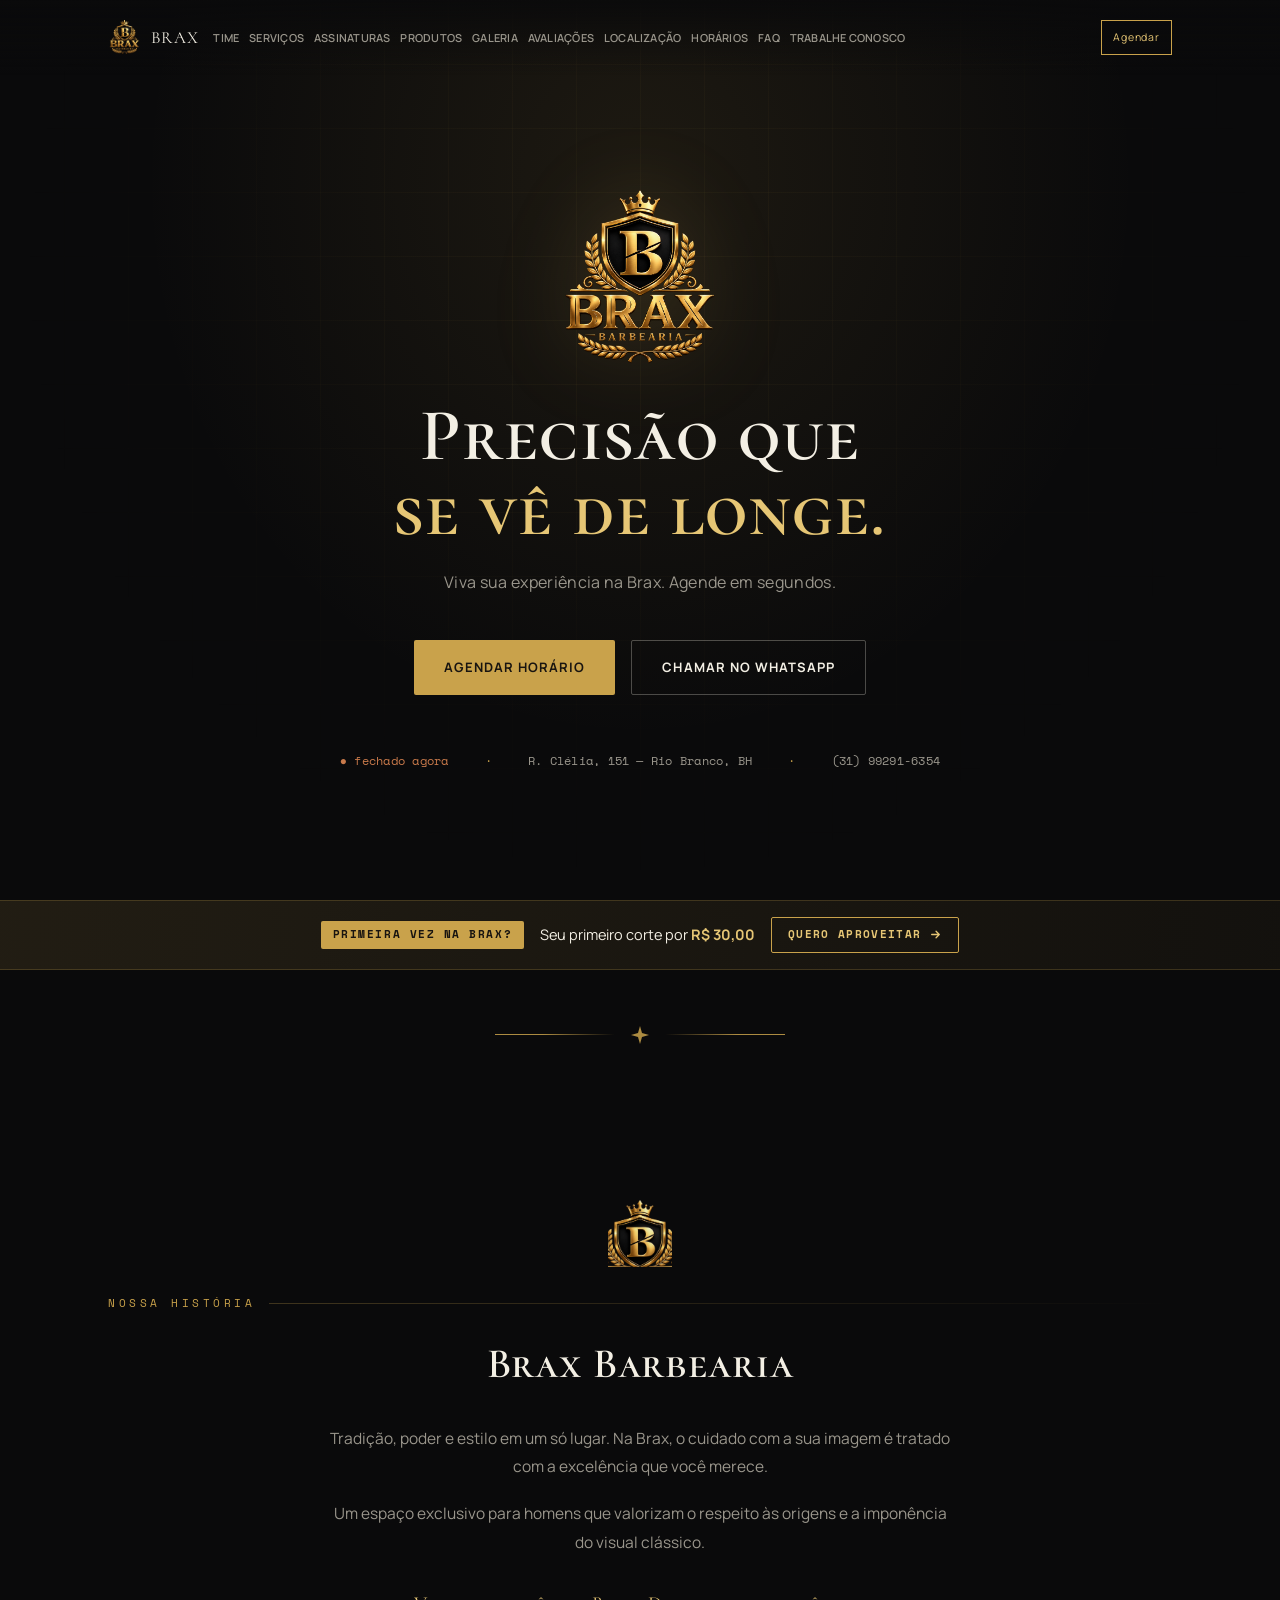
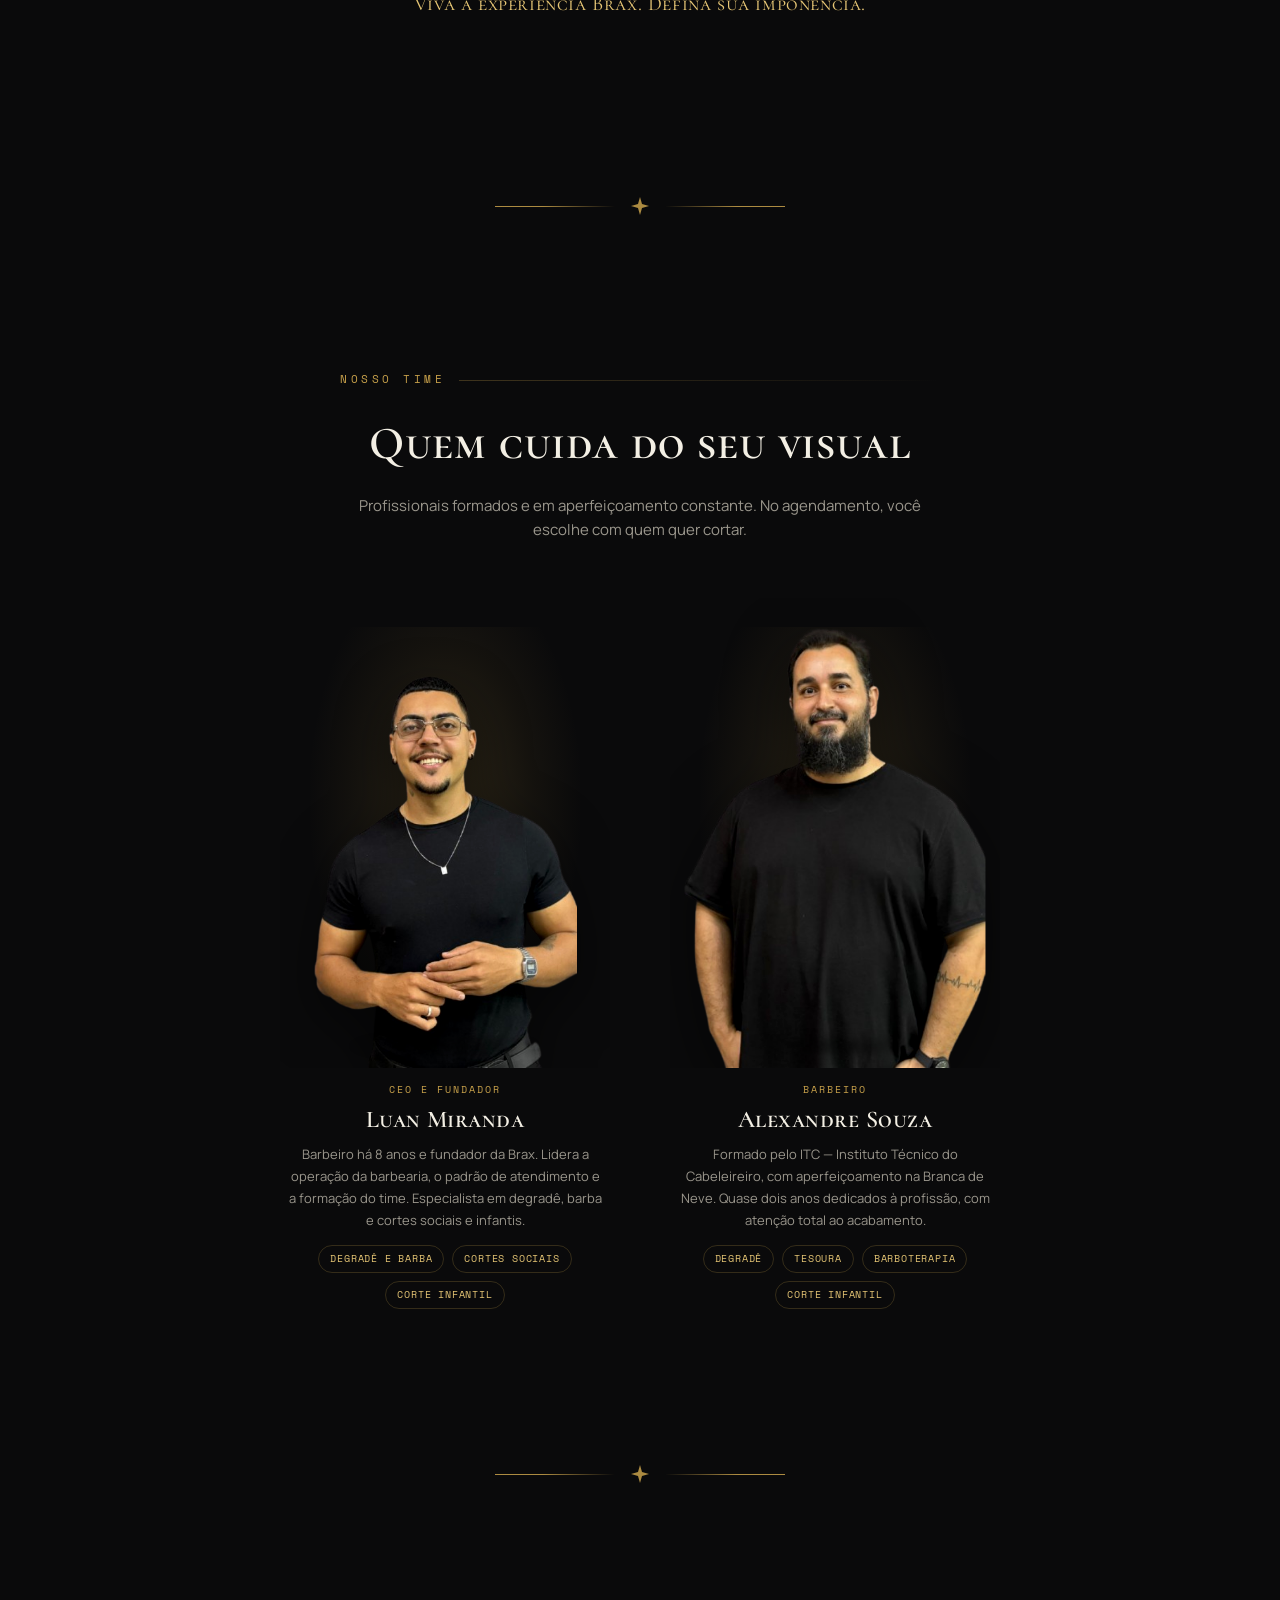
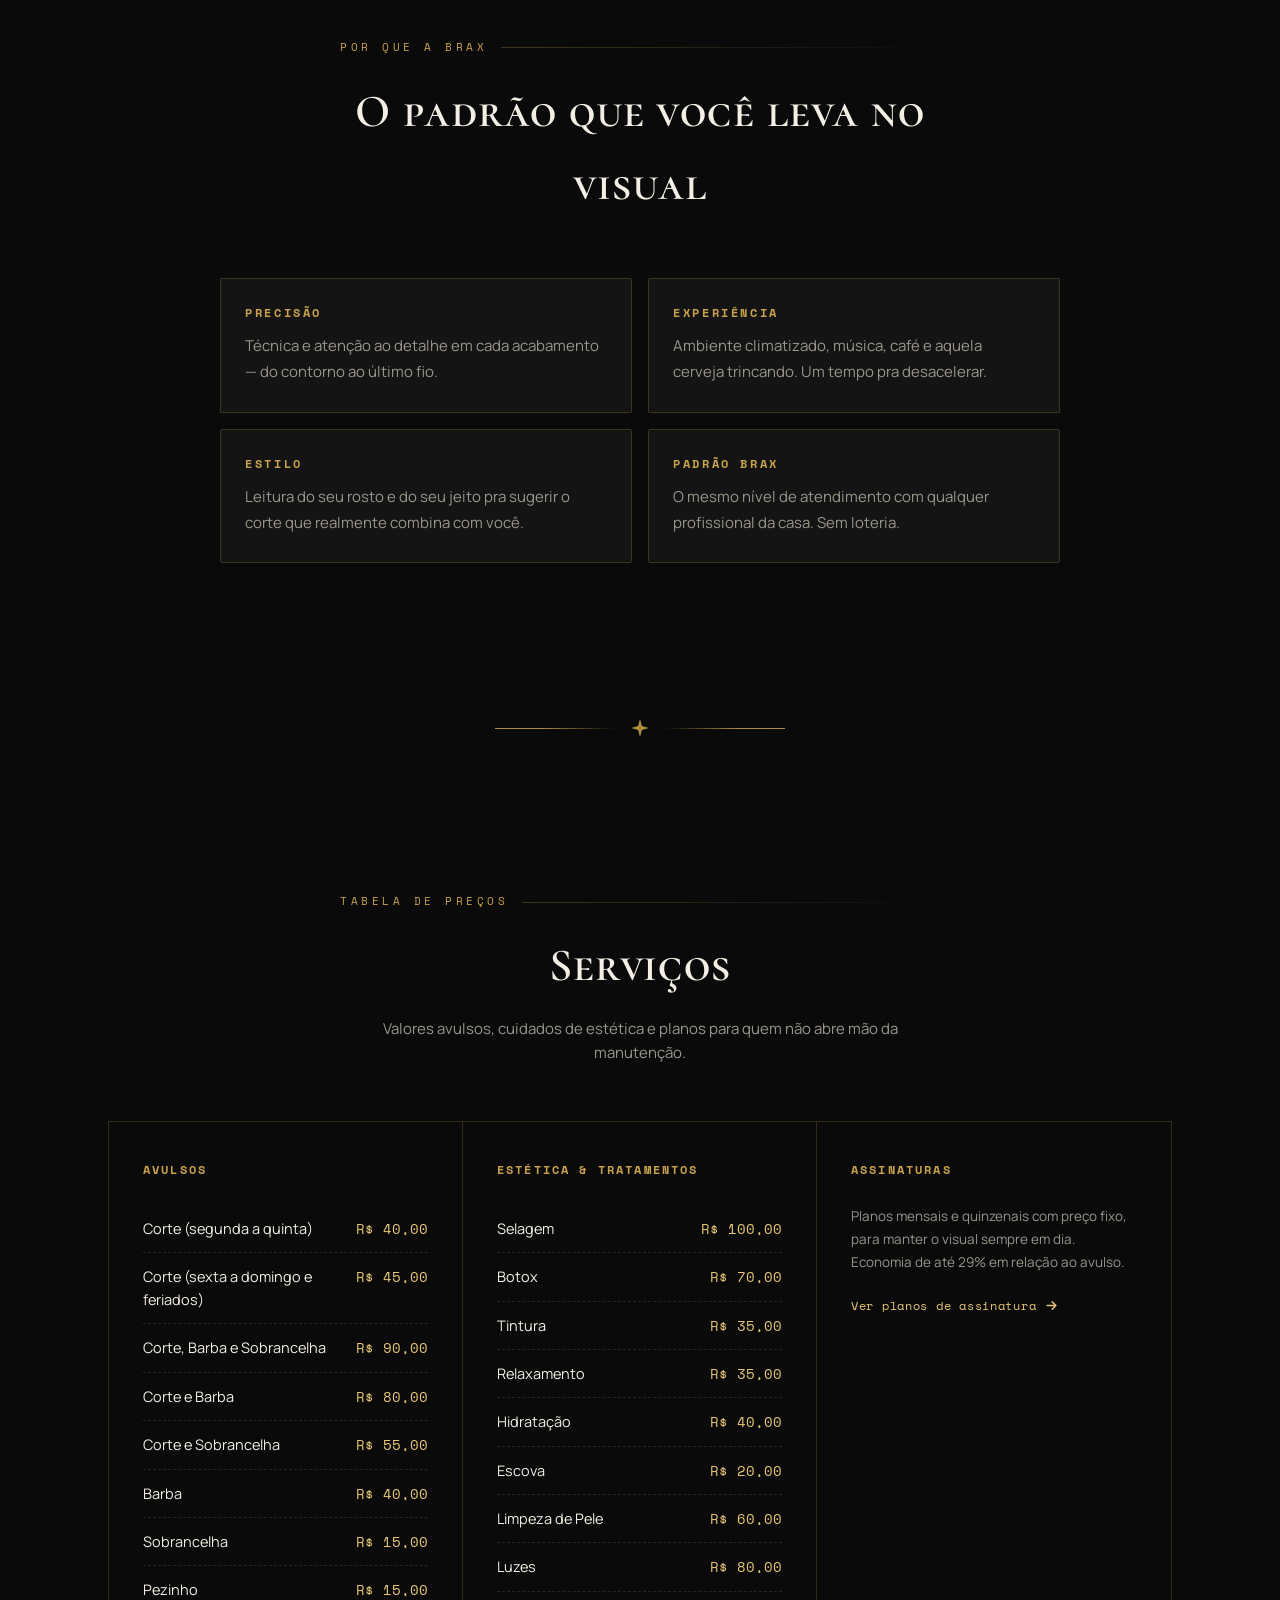
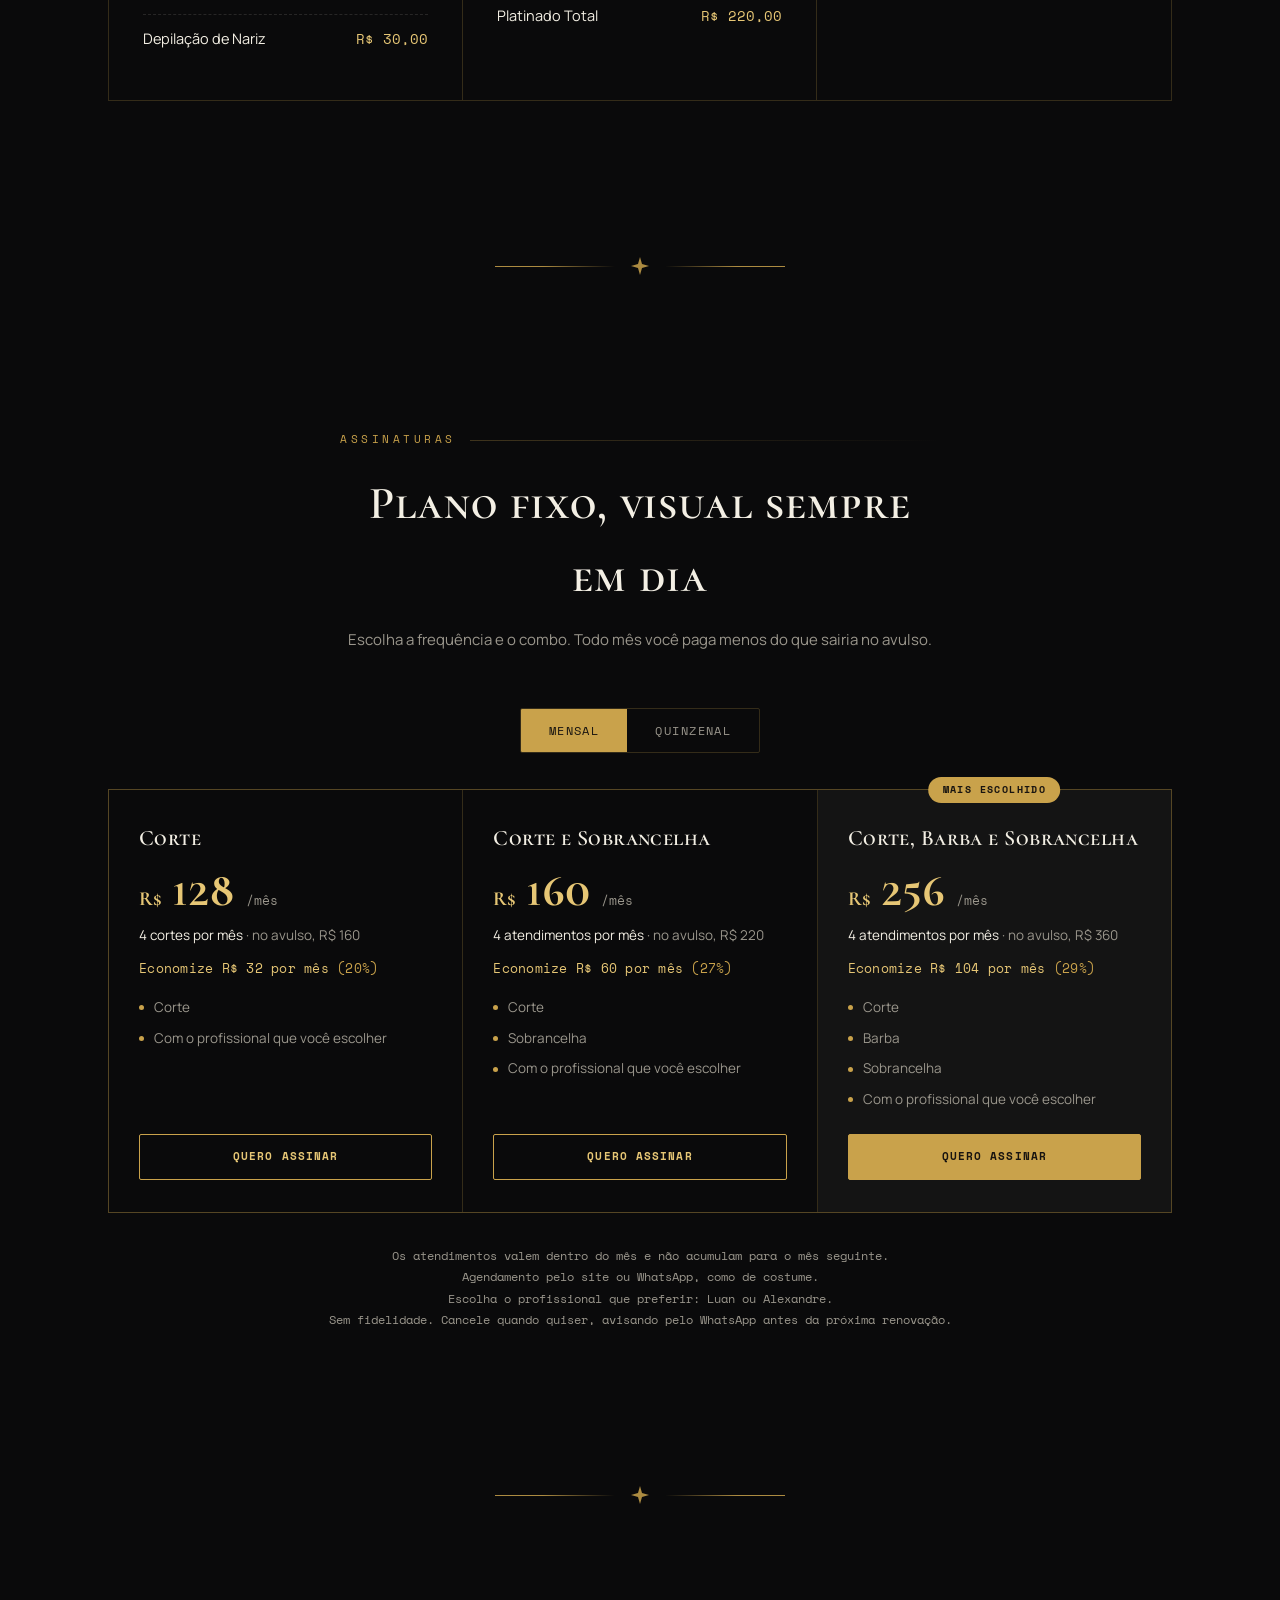
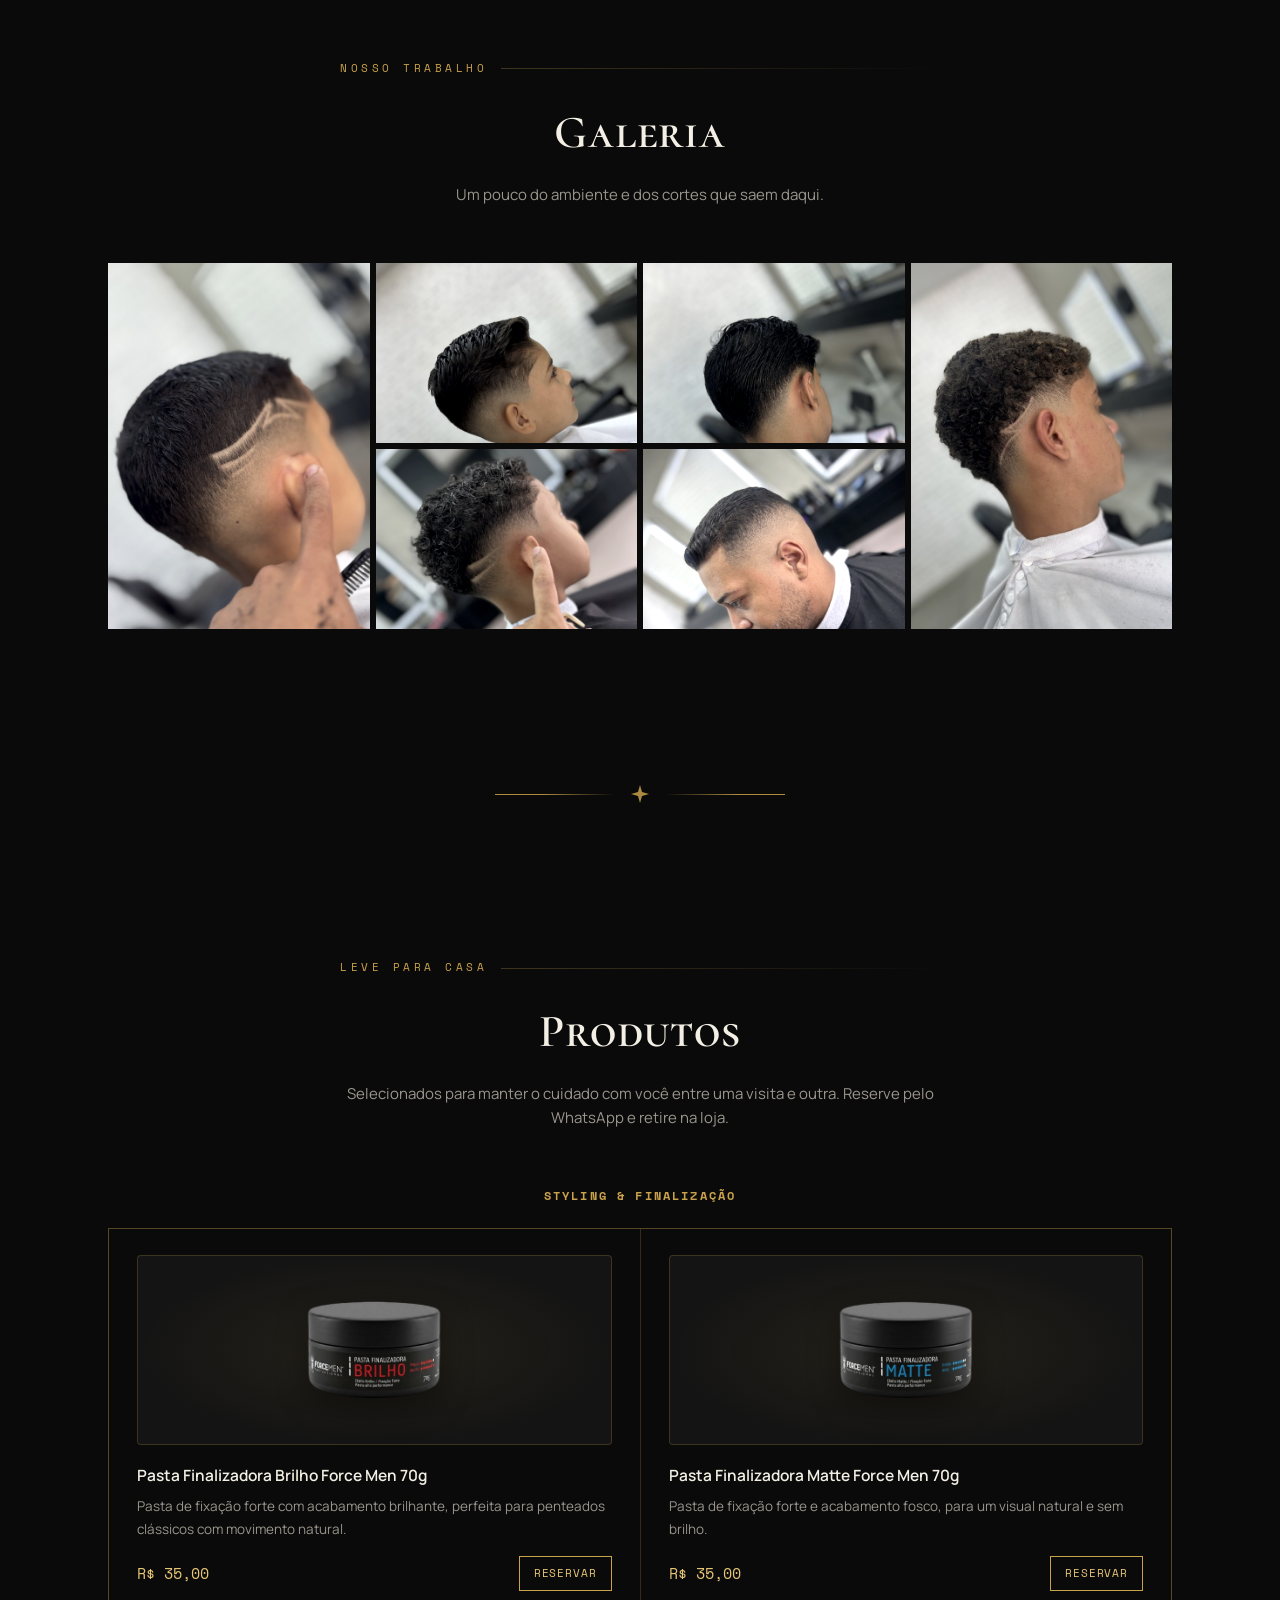
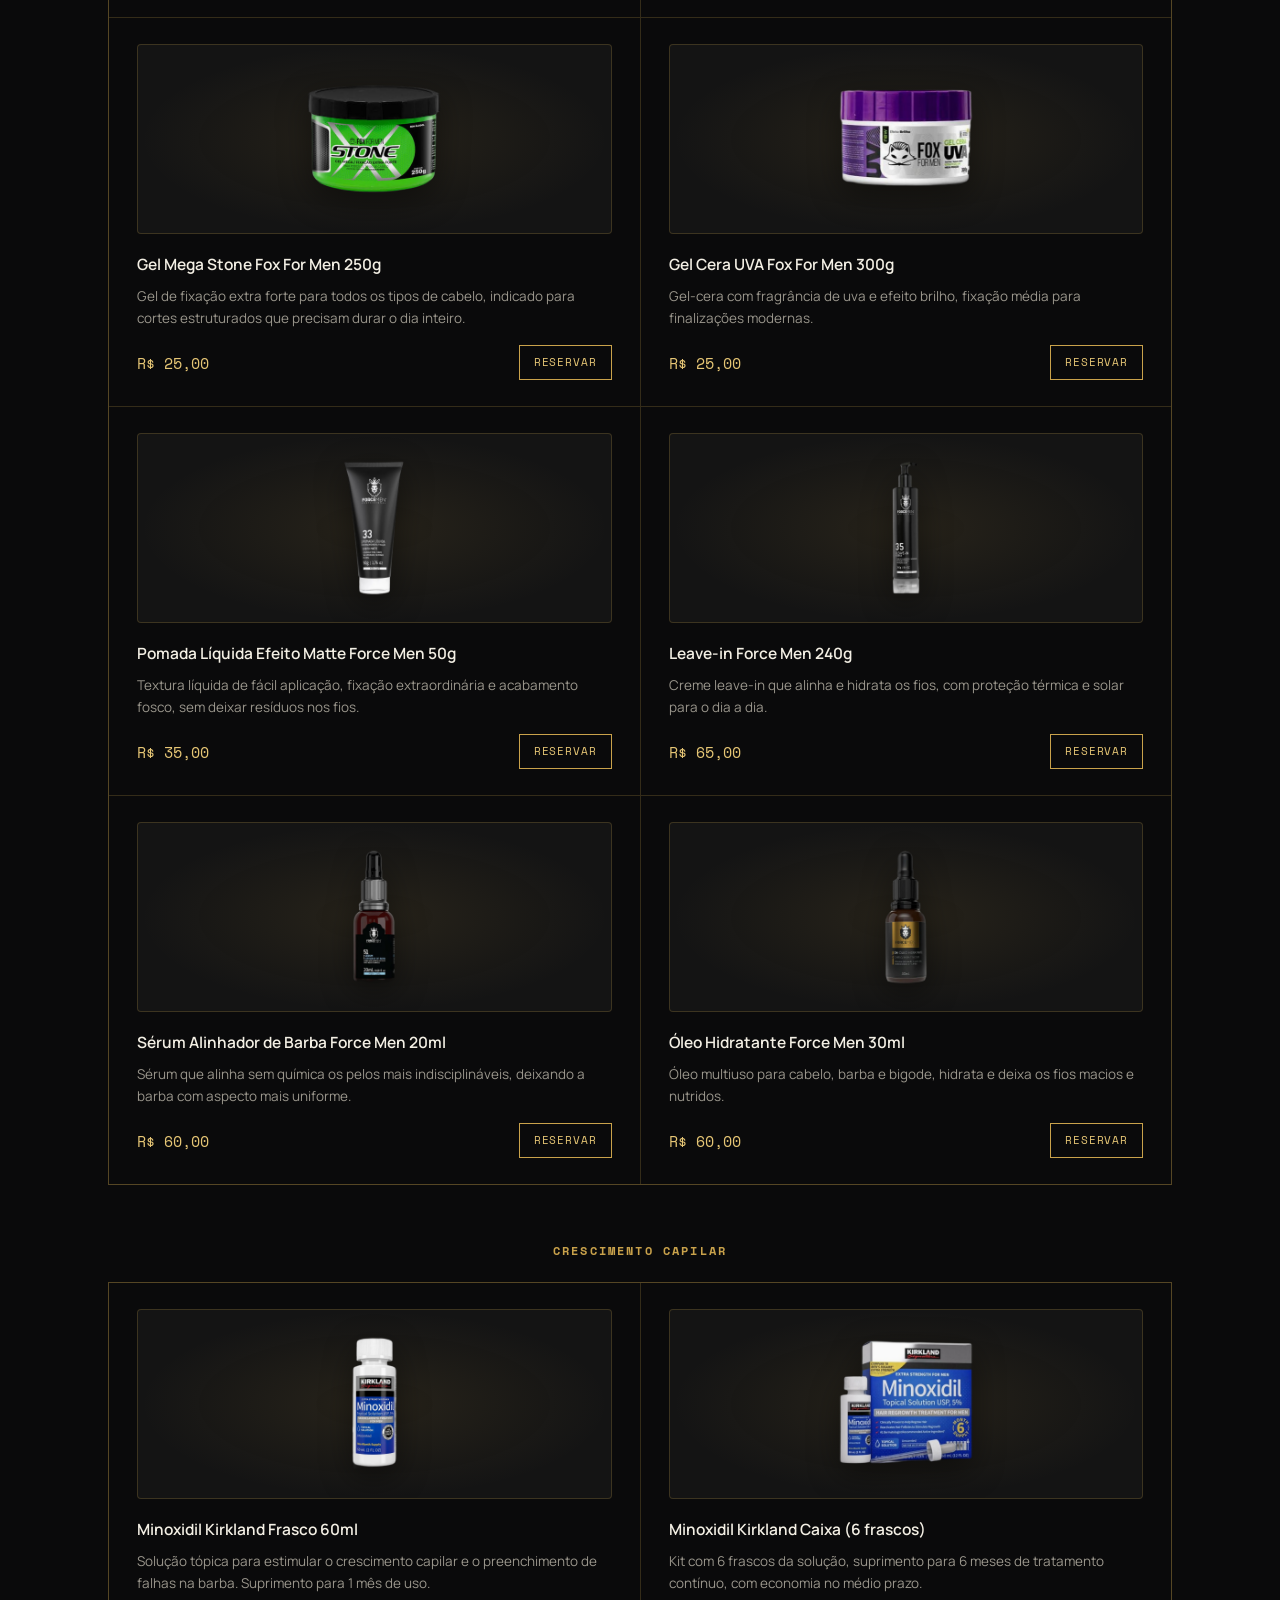
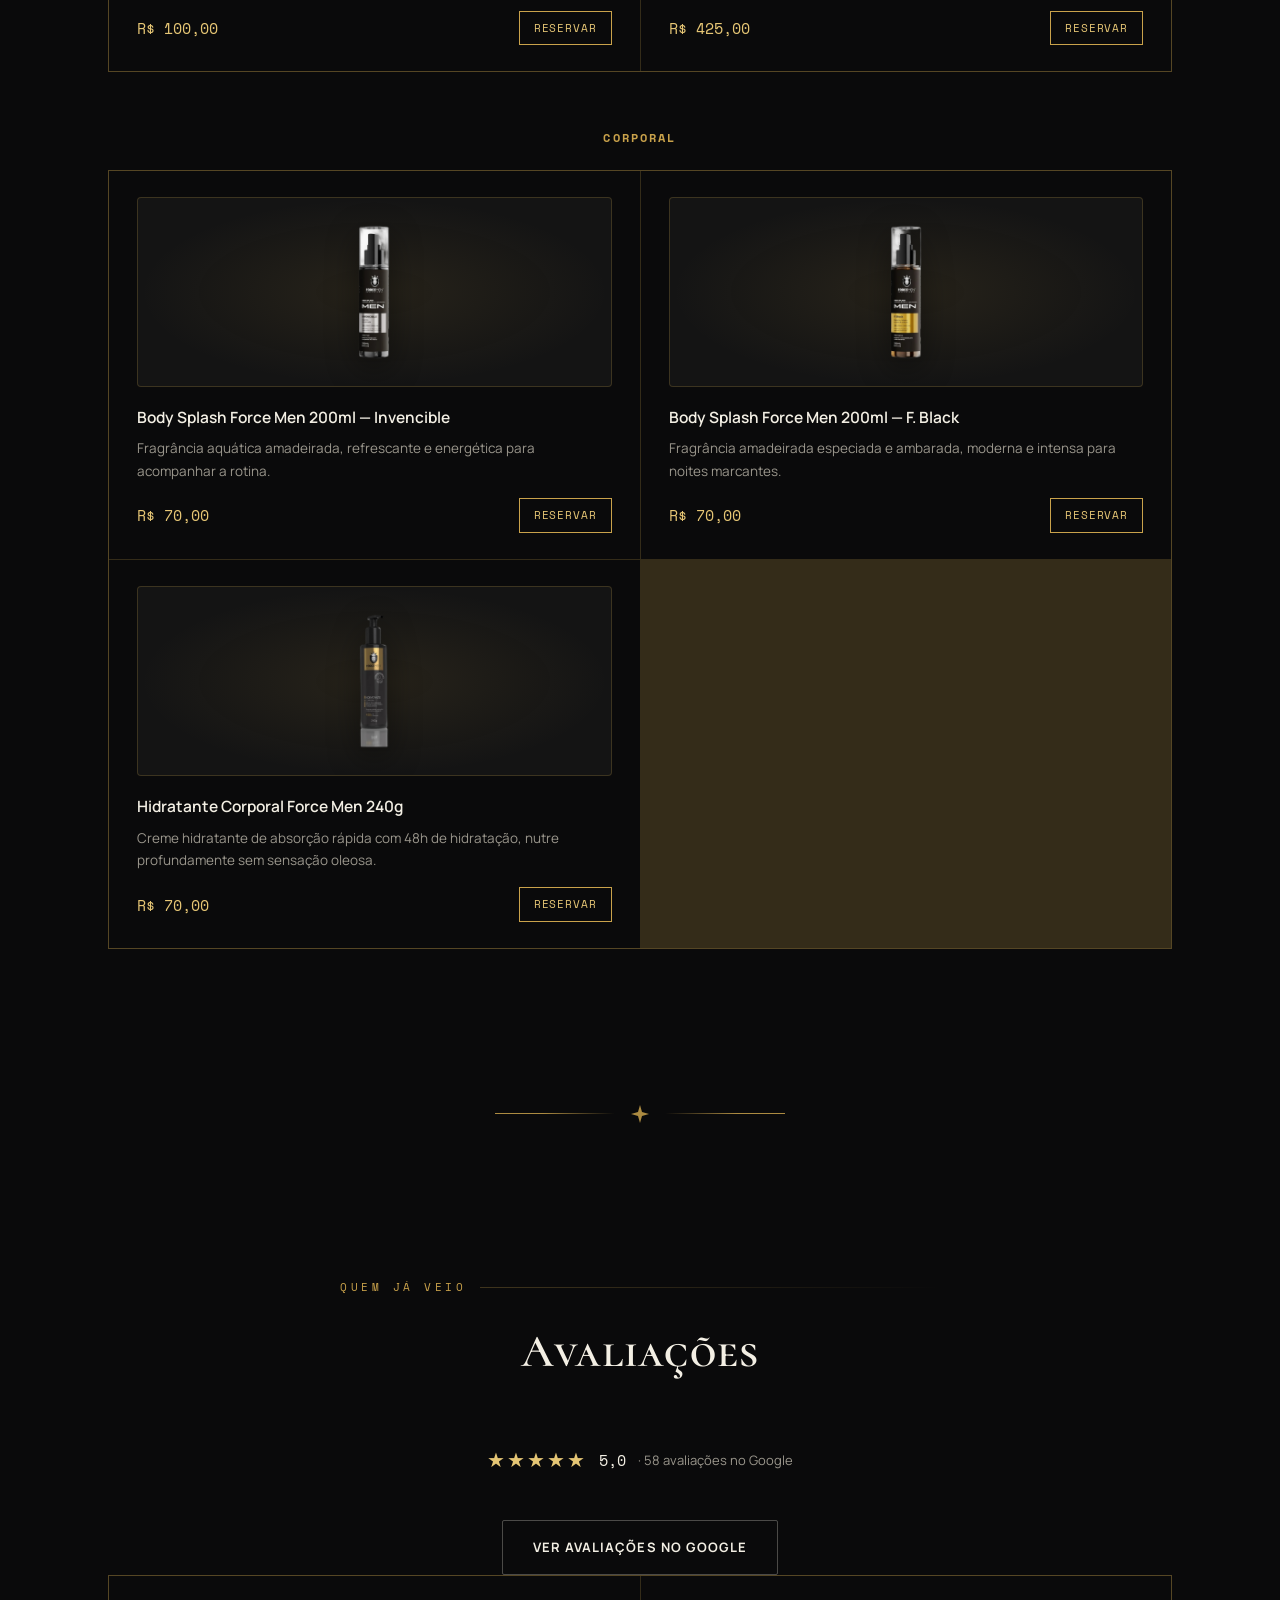
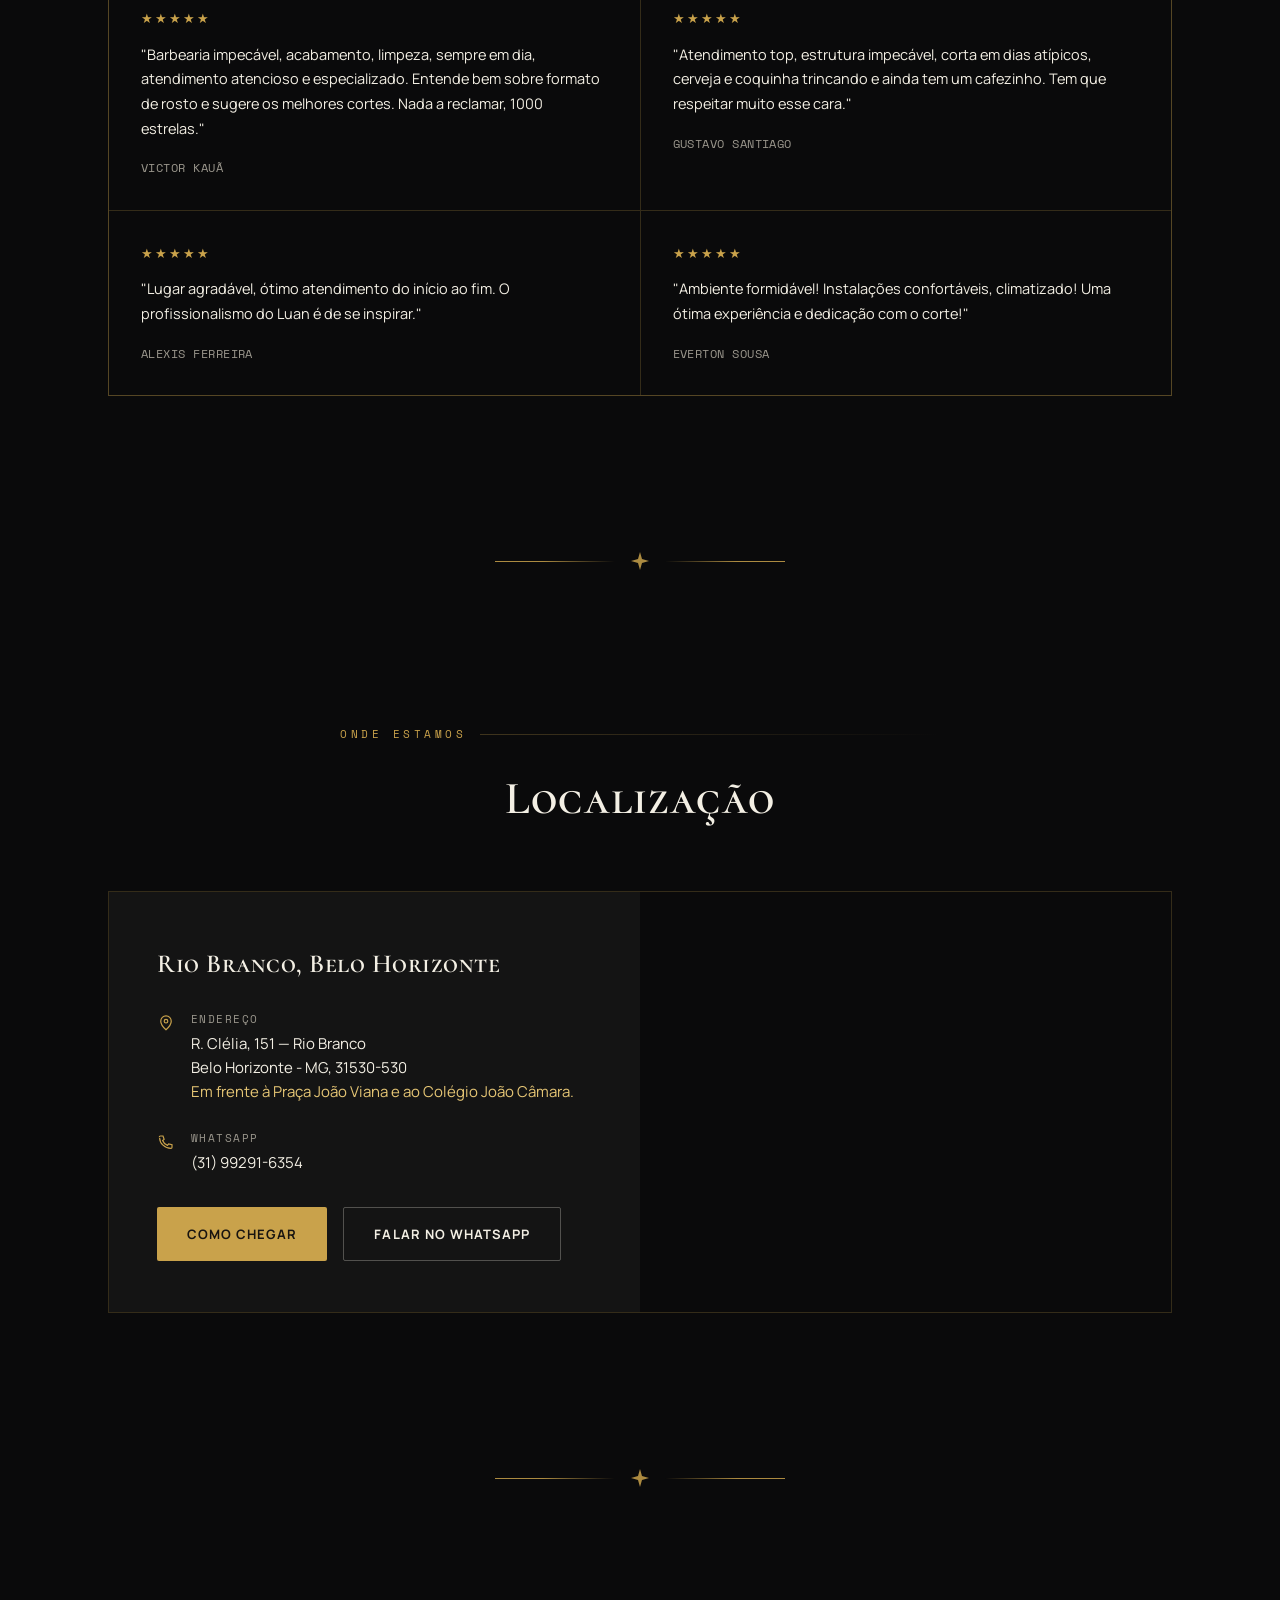
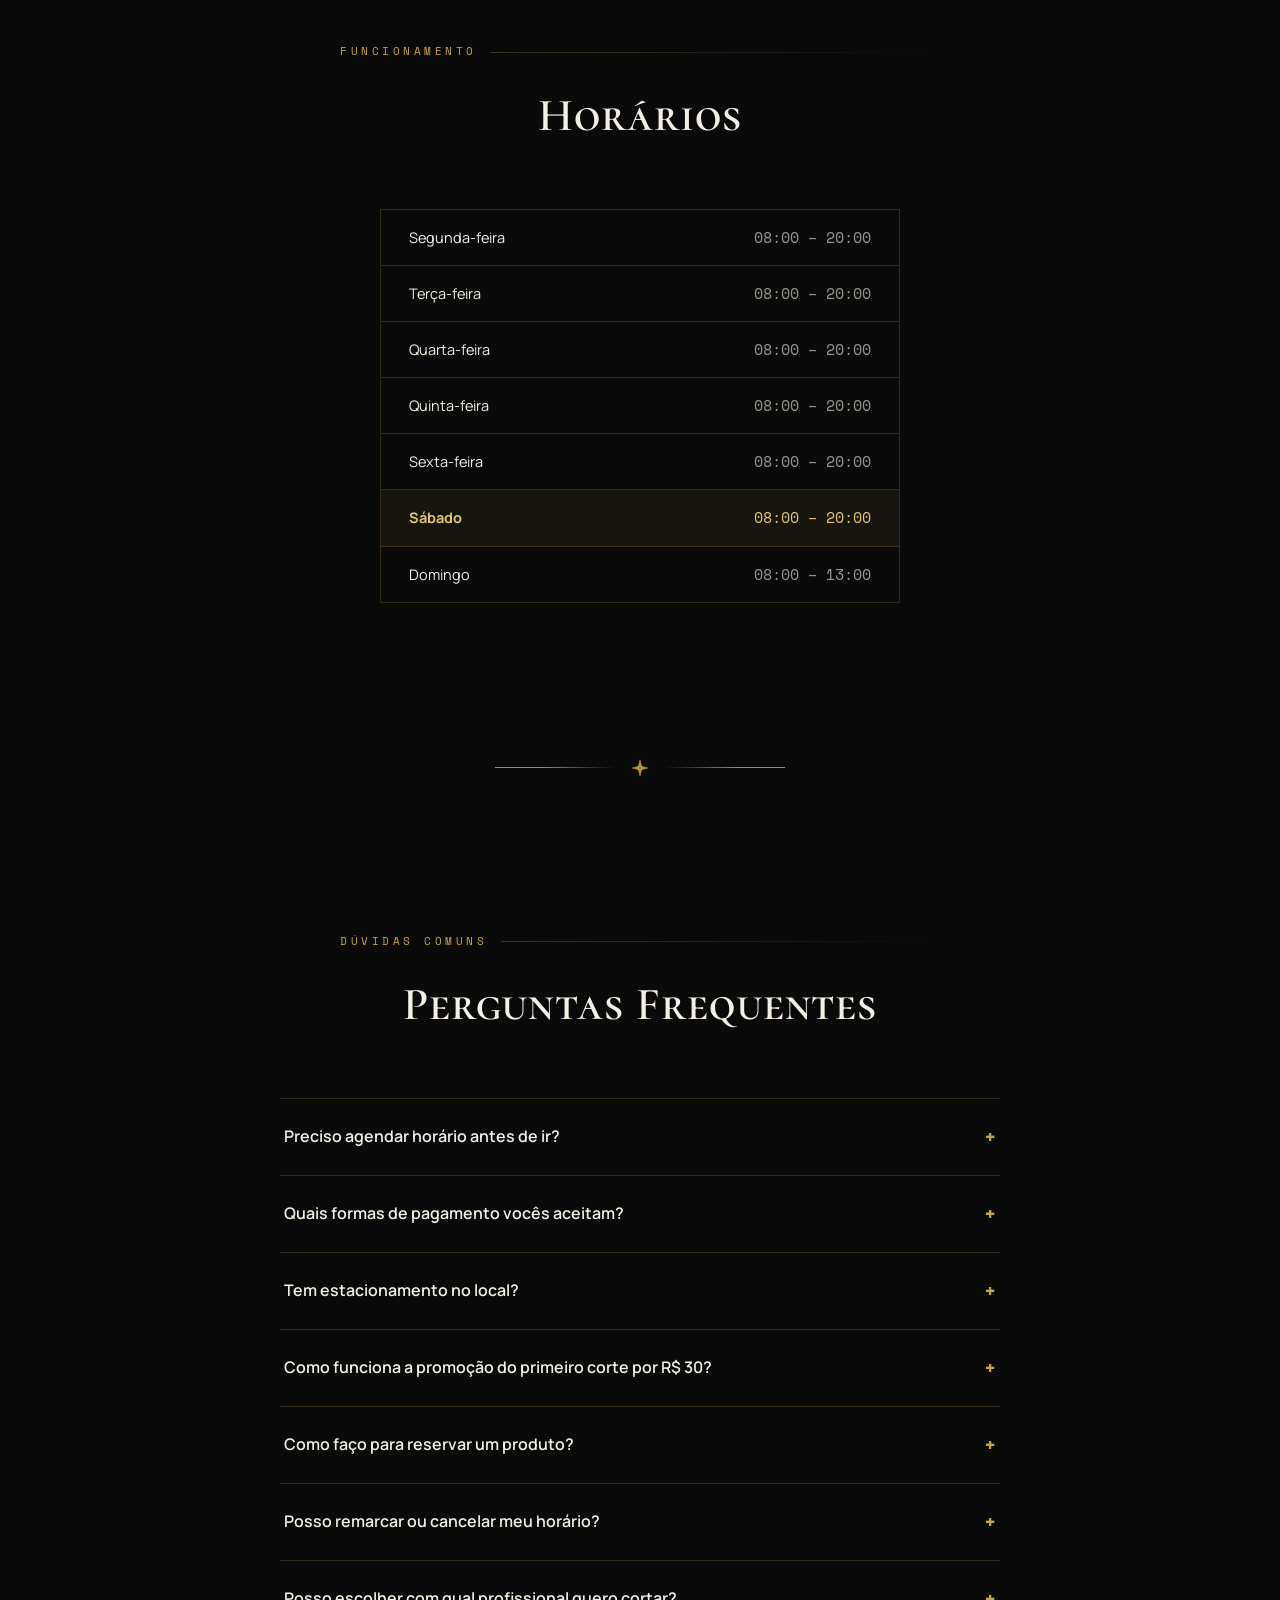
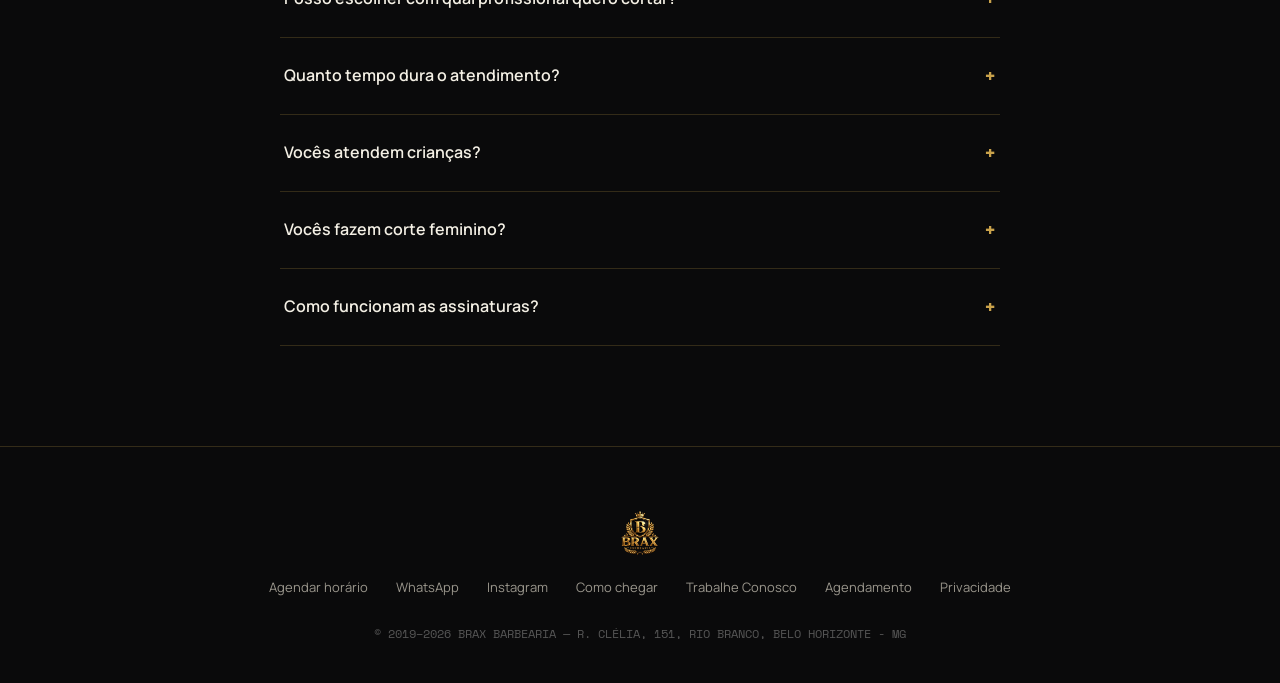
==== Site Brax/index.html @ 0b05f5a5 "Atualiza preços dos serviços avulsos conforme o InBarber - Corte dividido em segunda a quinta (R$ 40" ====
<!DOCTYPE html>
<html lang="pt-BR">
<head>
<meta charset="UTF-8">
<meta name="viewport" content="width=device-width, initial-scale=1.0">
<title>Brax Barbearia — Rio Branco, Belo Horizonte</title>
<meta name="description" content="Brax Barbearia. Corte, barba e estética masculina em Belo Horizonte. Agende seu horário.">
<link rel="canonical" href="https://braxbarbearia.com.br/">
<meta name="facebook-domain-verification" content="84pw5rrhfwof38g6x6pf8jnsqj9zh6" />

<!-- Google tag (gtag.js) -->
<script async src="https://www.googletagmanager.com/gtag/js?id=G-MPMCFSD4QN"></script>
<script>
  window.dataLayer = window.dataLayer || [];
  function gtag(){dataLayer.push(arguments);}
  gtag('js', new Date());
  gtag('config', 'G-MPMCFSD4QN');
</script>

<!-- Meta Pixel Code -->
<script>
  !function(f,b,e,v,n,t,s)
  {if(f.fbq)return;n=f.fbq=function(){n.callMethod?
  n.callMethod.apply(n,arguments):n.queue.push(arguments)};
  if(!f._fbq)f._fbq=n;n.push=n;n.loaded=!0;n.version='2.0';
  n.queue=[];t=b.createElement(e);t.async=!0;
  t.src=v;s=b.getElementsByTagName(e)[0];
  s.parentNode.insertBefore(t,s)}(window, document,'script',
  'https://connect.facebook.net/en_US/fbevents.js');
  fbq('init', '4093121740979566');
  fbq('track', 'PageView');
</script>
<noscript><img height="1" width="1" style="display:none"
  src="https://www.facebook.com/tr?id=4093121740979566&ev=PageView&noscript=1"/></noscript>
<!-- End Meta Pixel Code -->

<script type="application/ld+json">
{
  "@context": "https://schema.org",
  "@type": "BarberShop",
  "name": "Brax Barbearia",
  "image": "https://braxbarbearia.com.br/assets/og-image.jpg",
  "url": "https://braxbarbearia.com.br/",
  "telephone": "+5531992916354",
  "priceRange": "R$15 - R$425",
  "currenciesAccepted": "BRL",
  "paymentAccepted": "Dinheiro, Cartão de crédito, Cartão de débito, Pix",
  "address": {
    "@type": "PostalAddress",
    "streetAddress": "R. Clélia, 151",
    "addressLocality": "Belo Horizonte",
    "addressRegion": "MG",
    "postalCode": "31530-530",
    "addressCountry": "BR"
  },
  "geo": {
    "@type": "GeoCoordinates",
    "latitude": -19.820830,
    "longitude": -43.979660
  },
  "hasMap": "https://www.google.com/maps/dir/?api=1&destination=R.%20Cl%C3%A9lia%2C%20151%20-%20Rio%20Branco%2C%20Belo%20Horizonte%20-%20MG%2C%2031530-530",
  "areaServed": [
    { "@type": "City", "name": "Belo Horizonte" },
    { "@type": "AdministrativeArea", "name": "Rio Branco, Venda Nova" }
  ],
  "openingHoursSpecification": [
    {
      "@type": "OpeningHoursSpecification",
      "dayOfWeek": ["Monday","Tuesday","Wednesday","Thursday","Friday","Saturday"],
      "opens": "08:00",
      "closes": "20:00"
    },
    {
      "@type": "OpeningHoursSpecification",
      "dayOfWeek": ["Sunday"],
      "opens": "08:00",
      "closes": "13:00"
    }
  ],
  "hasOfferCatalog": {
    "@type": "OfferCatalog",
    "name": "Serviços",
    "itemListElement": [
      { "@type": "Offer", "priceCurrency": "BRL", "price": "40.00", "itemOffered": { "@type": "Service", "name": "Corte (segunda a quinta)" } },
      { "@type": "Offer", "priceCurrency": "BRL", "price": "45.00", "itemOffered": { "@type": "Service", "name": "Corte (sexta a domingo e feriados)" } },
      { "@type": "Offer", "priceCurrency": "BRL", "price": "40.00", "itemOffered": { "@type": "Service", "name": "Barba" } },
      { "@type": "Offer", "priceCurrency": "BRL", "price": "80.00", "itemOffered": { "@type": "Service", "name": "Corte e Barba" } },
      { "@type": "Offer", "priceCurrency": "BRL", "price": "90.00", "itemOffered": { "@type": "Service", "name": "Corte, Barba e Sobrancelha" } },
      { "@type": "Offer", "priceCurrency": "BRL", "price": "55.00", "itemOffered": { "@type": "Service", "name": "Corte e Sobrancelha" } },
      { "@type": "Offer", "priceCurrency": "BRL", "price": "15.00", "itemOffered": { "@type": "Service", "name": "Sobrancelha" } },
      { "@type": "Offer", "priceCurrency": "BRL", "price": "15.00", "itemOffered": { "@type": "Service", "name": "Pezinho" } },
      { "@type": "Offer", "priceCurrency": "BRL", "price": "128.00", "itemOffered": { "@type": "Service", "name": "Assinatura Mensal — Corte (4 cortes por mês)" } },
      { "@type": "Offer", "priceCurrency": "BRL", "price": "160.00", "itemOffered": { "@type": "Service", "name": "Assinatura Mensal — Corte e Sobrancelha (4 atendimentos por mês)" } },
      { "@type": "Offer", "priceCurrency": "BRL", "price": "256.00", "itemOffered": { "@type": "Service", "name": "Assinatura Mensal — Corte, Barba e Sobrancelha (4 atendimentos por mês)" } },
      { "@type": "Offer", "priceCurrency": "BRL", "price": "64.00", "itemOffered": { "@type": "Service", "name": "Assinatura Quinzenal — Corte (2 cortes por mês)" } },
      { "@type": "Offer", "priceCurrency": "BRL", "price": "80.00", "itemOffered": { "@type": "Service", "name": "Assinatura Quinzenal — Corte e Sobrancelha (2 atendimentos por mês)" } },
      { "@type": "Offer", "priceCurrency": "BRL", "price": "128.00", "itemOffered": { "@type": "Service", "name": "Assinatura Quinzenal — Corte, Barba e Sobrancelha (2 atendimentos por mês)" } }
    ]
  },
  "sameAs": [
    "https://instagram.com/braxbarbearia"
  ]
}
</script>

<link rel="icon" type="image/x-icon" href="assets/favicon.ico">
<link rel="icon" type="image/png" sizes="32x32" href="assets/favicon-32.png">
<link rel="icon" type="image/png" sizes="192x192" href="assets/favicon-192.png">
<link rel="apple-touch-icon" sizes="180x180" href="assets/apple-touch-icon.png">

<meta property="og:type" content="website">
<meta property="og:url" content="https://braxbarbearia.com.br/">
<meta property="og:title" content="Brax Barbearia — Rio Branco, Belo Horizonte">
<meta property="og:description" content="Corte, barba e cuidado masculino na Rio Branco, BH. Agende em segundos.">
<meta property="og:image" content="https://braxbarbearia.com.br/assets/og-image.jpg">
<meta property="og:image:width" content="1200">
<meta property="og:image:height" content="630">
<meta property="og:locale" content="pt_BR">

<meta name="twitter:card" content="summary_large_image">
<meta name="twitter:title" content="Brax Barbearia — Rio Branco, Belo Horizonte">
<meta name="twitter:description" content="Corte, barba e cuidado masculino na Rio Branco, BH. Agende em segundos.">
<meta name="twitter:image" content="https://braxbarbearia.com.br/assets/og-image.jpg">

<link rel="preconnect" href="https://fonts.googleapis.com">
<link rel="preconnect" href="https://fonts.gstatic.com" crossorigin>
<link href="https://fonts.googleapis.com/css2?family=Cormorant+SC:wght@500;600;700&family=Manrope:wght@400;500;600;700&family=Space+Mono:wght@400;700&display=swap" rel="stylesheet">
<link rel="stylesheet" href="assets/styles.css">
</head>
<body>

<header id="siteHeader">
  <div class="wrap">
    <nav>
      <a href="#top" class="brand-mark">
        <img src="assets/logo.png" alt="Brax Barbearia">
        <span>BRAX</span>
      </a>
      <div class="nav-links">
        <a href="#time">Time</a>
        <a href="#servicos">Serviços</a>
        <a href="#assinaturas">Assinaturas</a>
        <a href="#produtos">Produtos</a>
        <a href="#galeria">Galeria</a>
        <a href="#depoimentos">Avaliações</a>
        <a href="#localizacao">Localização</a>
        <a href="#horarios">Horários</a>
        <a href="#faq">FAQ</a>
        <a href="trabalhe-conosco.html">Trabalhe Conosco</a>
      </div>
      <div class="nav-actions">
        <a href="https://instagram.com/braxbarbearia" target="_blank" rel="noopener" aria-label="Instagram" class="icon-btn">
          <svg width="19" height="19" viewBox="0 0 24 24" fill="none" stroke="currentColor" stroke-width="1.8"><rect x="3" y="3" width="18" height="18" rx="5"/><circle cx="12" cy="12" r="4"/><circle cx="17.5" cy="6.5" r="1"/></svg>
        </a>
        <a class="btn-nav" href="https://chat.inbarberapp.com/Braxbarbearia" target="_blank" rel="noopener">Agendar</a>
      </div>
      <button class="nav-toggle" id="navToggle" type="button" aria-label="Abrir menu" aria-expanded="false" aria-controls="mobileNav">
        <span></span><span></span><span></span>
      </button>
    </nav>
  </div>
</header>

<div class="mobile-nav" id="mobileNav" aria-hidden="true">
  <nav class="mobile-nav-inner" aria-label="Menu">
    <p class="eyebrow">Navegação</p>
    <a href="#time">Nosso time</a>
    <a href="#servicos">Serviços</a>
    <a href="#assinaturas">Assinaturas</a>
    <a href="#produtos">Produtos</a>
    <a href="#galeria">Galeria</a>
    <a href="#depoimentos">Avaliações</a>
    <a href="#localizacao">Localização</a>
    <a href="#horarios">Horários</a>
    <a href="#faq">FAQ</a>
    <a href="trabalhe-conosco.html">Trabalhe Conosco</a>
    <div class="mobile-nav-actions">
      <a class="btn btn-primary" href="https://chat.inbarberapp.com/Braxbarbearia" target="_blank" rel="noopener">Agendar horário</a>
      <a class="btn btn-ghost" href="https://instagram.com/braxbarbearia" target="_blank" rel="noopener">Instagram</a>
    </div>
  </nav>
</div>

<main id="top">

  <section class="hero">
    <img src="assets/logo.png" alt="Brax Barbearia" class="hero-logo">
    <h1>Precisão que<br><em>se vê de longe.</em></h1>
    <p class="tag">Viva sua experiência na Brax. Agende em segundos.</p>
    <div class="cta-row">
      <a class="btn btn-primary" href="https://chat.inbarberapp.com/Braxbarbearia" target="_blank" rel="noopener">Agendar horário</a>
      <a class="btn btn-ghost" href="https://wa.me/5531992916354?text=Ol%C3%A1!%20Gostaria%20de%20agendar%20um%20hor%C3%A1rio%20na%20Brax%20Barbearia." target="_blank" rel="noopener">Chamar no WhatsApp</a>
    </div>
    <div class="hero-meta">
      <span id="status-pill" class="mono">●&nbsp; verificando horário…</span>
      <span class="dot">·</span>
      <span>R. Clélia, 151 — Rio Branco, BH</span>
      <span class="dot">·</span>
      <span>(31) 99291-6354</span>
    </div>
  </section>

  <a class="promo-banner" href="/promo/">
    <div class="wrap inner">
      <span class="badge">Primeira vez na Brax?</span>
      <p>Seu primeiro corte por <strong>R$ 30,00</strong></p>
      <span class="promo-cta">Quero aproveitar
        <svg viewBox="0 0 24 24" fill="none" stroke="currentColor" stroke-width="2.4" stroke-linecap="round" stroke-linejoin="round"><path d="M5 12h14M13 6l6 6-6 6"/></svg>
      </span>
    </div>
  </a>

  <div class="wrap">
    <div class="divider">
      <div class="rule left"></div>
      <svg width="18" height="18" viewBox="0 0 18 18" fill="none"><path d="M9 0L11 7L18 9L11 11L9 18L7 11L0 9L7 7L9 0Z" fill="#c9a24b"/></svg>
      <div class="rule"></div>
    </div>
  </div>

  <section id="sobre">
    <div class="wrap about-section reveal">
      <img src="assets/emblem.png" alt="" class="crest">
      <div class="eyebrow" style="justify-content:center;"><span>Nossa história</span></div>
      <h2>Brax Barbearia</h2>
      <p>Tradição, poder e estilo em um só lugar. Na Brax, o cuidado com a sua imagem é tratado com a excelência que você merece.</p>
      <p>Um espaço exclusivo para homens que valorizam o respeito às origens e a imponência do visual clássico.</p>
      <p class="closing">Viva a experiência Brax. Defina sua imponência.</p>
    </div>
  </section>

  <div class="wrap">
    <div class="divider">
      <div class="rule left"></div>
      <svg width="18" height="18" viewBox="0 0 18 18" fill="none"><path d="M9 0L11 7L18 9L11 11L9 18L7 11L0 9L7 7L9 0Z" fill="#c9a24b"/></svg>
      <div class="rule"></div>
    </div>
  </div>

  <section id="time">
    <div class="wrap">
      <div class="section-head reveal">
        <div class="eyebrow" style="justify-content:center;"><span>Nosso time</span></div>
        <h2>Quem cuida do seu visual</h2>
        <p>Profissionais formados e em aperfeiçoamento constante. No agendamento, você escolhe com quem quer cortar.</p>
      </div>

      <div class="team-grid reveal">
        <article class="team-card">
          <div class="team-photo">
            <img src="assets/time-luan.png" alt="Luan Miranda, fundador e barbeiro da Brax Barbearia" loading="lazy">
          </div>
          <div class="team-info">
            <span class="team-role mono">CEO e fundador</span>
            <h3>Luan Miranda</h3>
            <p>Barbeiro há 8 anos e fundador da Brax. Lidera a operação da barbearia, o padrão de atendimento e a formação do time. Especialista em degradê, barba e cortes sociais e infantis.</p>
            <div class="team-tags">
              <span>Degradê e barba</span>
              <span>Cortes sociais</span>
              <span>Corte infantil</span>
            </div>
          </div>
        </article>

        <article class="team-card sz-boost">
          <div class="team-photo">
            <img src="assets/time-alexandre.png" alt="Alexandre Souza, barbeiro da Brax Barbearia" loading="lazy">
          </div>
          <div class="team-info">
            <span class="team-role mono">Barbeiro</span>
            <h3>Alexandre Souza</h3>
            <p>Formado pelo ITC — Instituto Técnico do Cabeleireiro, com aperfeiçoamento na Branca de Neve. Quase dois anos dedicados à profissão, com atenção total ao acabamento.</p>
            <div class="team-tags">
              <span>Degradê</span>
              <span>Tesoura</span>
              <span>Barboterapia</span>
              <span>Corte infantil</span>
            </div>
          </div>
        </article>
      </div>
    </div>
  </section>

  <div class="wrap">
    <div class="divider">
      <div class="rule left"></div>
      <svg width="18" height="18" viewBox="0 0 18 18" fill="none"><path d="M9 0L11 7L18 9L11 11L9 18L7 11L0 9L7 7L9 0Z" fill="#c9a24b"/></svg>
      <div class="rule"></div>
    </div>
  </div>

  <section id="porque">
    <div class="wrap">
      <div class="section-head reveal">
        <div class="eyebrow" style="justify-content:center;"><span>Por que a Brax</span></div>
        <h2>O padrão que você leva no visual</h2>
      </div>
      <div class="pillars reveal">
        <div class="pillar">
          <span class="pillar-label mono">Precisão</span>
          <p>Técnica e atenção ao detalhe em cada acabamento — do contorno ao último fio.</p>
        </div>
        <div class="pillar">
          <span class="pillar-label mono">Experiência</span>
          <p>Ambiente climatizado, música, café e aquela cerveja trincando. Um tempo pra desacelerar.</p>
        </div>
        <div class="pillar">
          <span class="pillar-label mono">Estilo</span>
          <p>Leitura do seu rosto e do seu jeito pra sugerir o corte que realmente combina com você.</p>
        </div>
        <div class="pillar">
          <span class="pillar-label mono">Padrão Brax</span>
          <p>O mesmo nível de atendimento com qualquer profissional da casa. Sem loteria.</p>
        </div>
      </div>
    </div>
  </section>

  <div class="wrap">
    <div class="divider">
      <div class="rule left"></div>
      <svg width="18" height="18" viewBox="0 0 18 18" fill="none"><path d="M9 0L11 7L18 9L11 11L9 18L7 11L0 9L7 7L9 0Z" fill="#c9a24b"/></svg>
      <div class="rule"></div>
    </div>
  </div>

  <section id="servicos">
    <div class="wrap">
      <div class="section-head reveal">
        <div class="eyebrow" style="justify-content:center;"><span>Tabela de preços</span></div>
        <h2>Serviços</h2>
        <p>Valores avulsos, cuidados de estética e planos para quem não abre mão da manutenção.</p>
      </div>

      <div class="services-grid reveal">
        <div class="service-group">
          <h3>Avulsos</h3>
          <div class="service-row"><span class="name">Corte (segunda a quinta)</span><span class="price">R$ 40,00</span></div>
          <div class="service-row"><span class="name">Corte (sexta a domingo e feriados)</span><span class="price">R$ 45,00</span></div>
          <div class="service-row"><span class="name">Corte, Barba e Sobrancelha</span><span class="price">R$ 90,00</span></div>
          <div class="service-row"><span class="name">Corte e Barba</span><span class="price">R$ 80,00</span></div>
          <div class="service-row"><span class="name">Corte e Sobrancelha</span><span class="price">R$ 55,00</span></div>
          <div class="service-row"><span class="name">Barba</span><span class="price">R$ 40,00</span></div>
          <div class="service-row"><span class="name">Sobrancelha</span><span class="price">R$ 15,00</span></div>
          <div class="service-row"><span class="name">Pezinho</span><span class="price">R$ 15,00</span></div>
          <div class="service-row"><span class="name">Depilação de Nariz</span><span class="price">R$ 30,00</span></div>
        </div>

        <div class="service-group">
          <h3>Estética &amp; Tratamentos</h3>
          <div class="service-row"><span class="name">Selagem</span><span class="price">R$ 100,00</span></div>
          <div class="service-row"><span class="name">Botox</span><span class="price">R$ 70,00</span></div>
          <div class="service-row"><span class="name">Tintura</span><span class="price">R$ 35,00</span></div>
          <div class="service-row"><span class="name">Relaxamento</span><span class="price">R$ 35,00</span></div>
          <div class="service-row"><span class="name">Hidratação</span><span class="price">R$ 40,00</span></div>
          <div class="service-row"><span class="name">Escova</span><span class="price">R$ 20,00</span></div>
          <div class="service-row"><span class="name">Limpeza de Pele</span><span class="price">R$ 60,00</span></div>
          <div class="service-row"><span class="name">Luzes</span><span class="price">R$ 80,00</span></div>
          <div class="service-row"><span class="name">Platinado Total</span><span class="price">R$ 220,00</span></div>
        </div>

        <div class="service-group">
          <h3>Assinaturas</h3>
          <p class="svc-sub-note">Planos mensais e quinzenais com preço fixo, para manter o visual sempre em dia. Economia de até 29% em relação ao avulso.</p>
          <a class="svc-sub-link" href="#assinaturas">Ver planos de assinatura
            <svg width="15" height="15" viewBox="0 0 24 24" fill="none" stroke="currentColor" stroke-width="2.4" stroke-linecap="round" stroke-linejoin="round"><path d="M5 12h14M13 6l6 6-6 6"/></svg>
          </a>
        </div>
      </div>
    </div>
  </section>

  <div class="wrap">
    <div class="divider">
      <div class="rule left"></div>
      <svg width="18" height="18" viewBox="0 0 18 18" fill="none"><path d="M9 0L11 7L18 9L11 11L9 18L7 11L0 9L7 7L9 0Z" fill="#c9a24b"/></svg>
      <div class="rule"></div>
    </div>
  </div>

  <section id="assinaturas">
    <div class="wrap">
      <div class="section-head reveal">
        <div class="eyebrow" style="justify-content:center;"><span>Assinaturas</span></div>
        <h2>Plano fixo, visual sempre em dia</h2>
        <p>Escolha a frequência e o combo. Todo mês você paga menos do que sairia no avulso.</p>
      </div>

      <input class="sub-radio" type="radio" name="subfreq" id="freq-mensal" checked>
      <input class="sub-radio" type="radio" name="subfreq" id="freq-quinzenal">
      <div class="sub-toggle reveal">
        <label for="freq-mensal" class="sub-tab">Mensal</label>
        <label for="freq-quinzenal" class="sub-tab">Quinzenal</label>
      </div>

      <div class="sub-grid" id="subMensal">
        <article class="sub-card">
          <h3 class="sub-name">Corte</h3>
          <div class="sub-price"><span class="cur">R$</span> 128 <span class="per">/mês</span></div>
          <p class="sub-count">4 cortes por mês <span>· no avulso, R$ 160</span></p>
          <p class="sub-save">Economize R$ 32 por mês <span>(20%)</span></p>
          <ul class="sub-incl">
            <li>Corte</li>
            <li>Com o profissional que você escolher</li>
          </ul>
          <a class="sub-btn" target="_blank" rel="noopener" href="https://wa.me/5531992916354?text=Ol%C3%A1%21%20Quero%20assinar%20o%20plano%20Mensal%20%C2%B7%20Corte%20%28R%24%20128%2Fm%C3%AAs%29.">Quero assinar</a>
        </article>

        <article class="sub-card">
          <h3 class="sub-name">Corte e Sobrancelha</h3>
          <div class="sub-price"><span class="cur">R$</span> 160 <span class="per">/mês</span></div>
          <p class="sub-count">4 atendimentos por mês <span>· no avulso, R$ 220</span></p>
          <p class="sub-save">Economize R$ 60 por mês <span>(27%)</span></p>
          <ul class="sub-incl">
            <li>Corte</li>
            <li>Sobrancelha</li>
            <li>Com o profissional que você escolher</li>
          </ul>
          <a class="sub-btn" target="_blank" rel="noopener" href="https://wa.me/5531992916354?text=Ol%C3%A1%21%20Quero%20assinar%20o%20plano%20Mensal%20%C2%B7%20Corte%20e%20Sobrancelha%20%28R%24%20160%2Fm%C3%AAs%29.">Quero assinar</a>
        </article>

        <article class="sub-card featured">
          <span class="sub-badge">Mais escolhido</span>
          <h3 class="sub-name">Corte, Barba e Sobrancelha</h3>
          <div class="sub-price"><span class="cur">R$</span> 256 <span class="per">/mês</span></div>
          <p class="sub-count">4 atendimentos por mês <span>· no avulso, R$ 360</span></p>
          <p class="sub-save">Economize R$ 104 por mês <span>(29%)</span></p>
          <ul class="sub-incl">
            <li>Corte</li>
            <li>Barba</li>
            <li>Sobrancelha</li>
            <li>Com o profissional que você escolher</li>
          </ul>
          <a class="sub-btn" target="_blank" rel="noopener" href="https://wa.me/5531992916354?text=Ol%C3%A1%21%20Quero%20assinar%20o%20plano%20Mensal%20%C2%B7%20Corte%2C%20Barba%20e%20Sobrancelha%20%28R%24%20256%2Fm%C3%AAs%29.">Quero assinar</a>
        </article>
      </div>

      <div class="sub-grid" id="subQuinzenal">
        <article class="sub-card">
          <h3 class="sub-name">Corte</h3>
          <div class="sub-price"><span class="cur">R$</span> 64 <span class="per">/mês</span></div>
          <p class="sub-count">2 cortes por mês <span>· no avulso, R$ 80</span></p>
          <p class="sub-save">Economize R$ 16 por mês <span>(20%)</span></p>
          <ul class="sub-incl">
            <li>Corte</li>
            <li>Com o profissional que você escolher</li>
          </ul>
          <a class="sub-btn" target="_blank" rel="noopener" href="https://wa.me/5531992916354?text=Ol%C3%A1%21%20Quero%20assinar%20o%20plano%20Quinzenal%20%C2%B7%20Corte%20%28R%24%2064%2Fm%C3%AAs%29.">Quero assinar</a>
        </article>

        <article class="sub-card">
          <h3 class="sub-name">Corte e Sobrancelha</h3>
          <div class="sub-price"><span class="cur">R$</span> 80 <span class="per">/mês</span></div>
          <p class="sub-count">2 atendimentos por mês <span>· no avulso, R$ 110</span></p>
          <p class="sub-save">Economize R$ 30 por mês <span>(27%)</span></p>
          <ul class="sub-incl">
            <li>Corte</li>
            <li>Sobrancelha</li>
            <li>Com o profissional que você escolher</li>
          </ul>
          <a class="sub-btn" target="_blank" rel="noopener" href="https://wa.me/5531992916354?text=Ol%C3%A1%21%20Quero%20assinar%20o%20plano%20Quinzenal%20%C2%B7%20Corte%20e%20Sobrancelha%20%28R%24%2080%2Fm%C3%AAs%29.">Quero assinar</a>
        </article>

        <article class="sub-card">
          <h3 class="sub-name">Corte, Barba e Sobrancelha</h3>
          <div class="sub-price"><span class="cur">R$</span> 128 <span class="per">/mês</span></div>
          <p class="sub-count">2 atendimentos por mês <span>· no avulso, R$ 180</span></p>
          <p class="sub-save">Economize R$ 52 por mês <span>(29%)</span></p>
          <ul class="sub-incl">
            <li>Corte</li>
            <li>Barba</li>
            <li>Sobrancelha</li>
            <li>Com o profissional que você escolher</li>
          </ul>
          <a class="sub-btn" target="_blank" rel="noopener" href="https://wa.me/5531992916354?text=Ol%C3%A1%21%20Quero%20assinar%20o%20plano%20Quinzenal%20%C2%B7%20Corte%2C%20Barba%20e%20Sobrancelha%20%28R%24%20128%2Fm%C3%AAs%29.">Quero assinar</a>
        </article>
      </div>

      <div class="sub-rules reveal">
        <p>Os atendimentos valem dentro do mês e não acumulam para o mês seguinte.</p>
        <p>Agendamento pelo site ou WhatsApp, como de costume.</p>
        <p>Escolha o profissional que preferir: Luan ou Alexandre.</p>
        <p>Sem fidelidade. Cancele quando quiser, avisando pelo WhatsApp antes da próxima renovação.</p>
      </div>
    </div>
  </section>

  <div class="wrap">
    <div class="divider">
      <div class="rule left"></div>
      <svg width="18" height="18" viewBox="0 0 18 18" fill="none"><path d="M9 0L11 7L18 9L11 11L9 18L7 11L0 9L7 7L9 0Z" fill="#c9a24b"/></svg>
      <div class="rule"></div>
    </div>
  </div>

  <section id="galeria">
    <div class="wrap">
      <div class="section-head reveal">
        <div class="eyebrow" style="justify-content:center;"><span>Nosso trabalho</span></div>
        <h2>Galeria</h2>
        <p>Um pouco do ambiente e dos cortes que saem daqui.</p>
      </div>
      <div class="gallery-grid reveal">
        <div class="gallery-item tall"><img src="assets/gallery-1.jpg" alt="Corte finalizado na Brax Barbearia" loading="lazy"></div>
        <div class="gallery-item"><img src="assets/gallery-2.jpg" alt="Ambiente da Brax Barbearia" loading="lazy"></div>
        <div class="gallery-item"><img src="assets/gallery-3.jpg" alt="Corte na Brax Barbearia" loading="lazy"></div>
        <div class="gallery-item tall"><img src="assets/gallery-4.jpg" alt="Cadeiras da Brax Barbearia" loading="lazy"></div>
        <div class="gallery-item"><img src="assets/gallery-5.jpg" alt="Detalhe do corte na Brax Barbearia" loading="lazy"></div>
        <div class="gallery-item"><img src="assets/gallery-6.jpg" alt="Ambiente Brax Barbearia" loading="lazy"></div>
      </div>
    </div>
  </section>

  <div class="wrap">
    <div class="divider">
      <div class="rule left"></div>
      <svg width="18" height="18" viewBox="0 0 18 18" fill="none"><path d="M9 0L11 7L18 9L11 11L9 18L7 11L0 9L7 7L9 0Z" fill="#c9a24b"/></svg>
      <div class="rule"></div>
    </div>
  </div>

  <section id="produtos">
    <div class="wrap">
      <div class="section-head reveal">
        <div class="eyebrow" style="justify-content:center;"><span>Leve para casa</span></div>
        <h2>Produtos</h2>
        <p>Selecionados para manter o cuidado com você entre uma visita e outra. Reserve pelo WhatsApp e retire na loja.</p>
      </div>
      <div class="product-category">
        <h3>Styling & Finalização</h3>
        <div class="products-grid">
        <div class="product-card">
          <div class="product-thumb"><img src="assets/pasta-brilho.png" alt="Pasta Finalizadora Brilho Force Men 70g" loading="lazy"></div>
          <div class="pname">Pasta Finalizadora Brilho Force Men 70g</div>
          <div class="pdesc">Pasta de fixação forte com acabamento brilhante, perfeita para penteados clássicos com movimento natural.</div>
          <div class="pfoot">
            <span class="pprice">R$ 35,00</span>
            <a class="preserve" href="https://wa.me/5531992916354?text=Ol%C3%A1%21%20Gostaria%20de%20reservar%20o%20produto%3A%20Pasta%20Finalizadora%20Brilho%20Force%20Men%2070g%20%28R%24%2035%2C00%29" target="_blank" rel="noopener">Reservar</a>
          </div>
        </div>
        <div class="product-card">
          <div class="product-thumb"><img src="assets/pasta-matte.png" alt="Pasta Finalizadora Matte Force Men 70g" loading="lazy"></div>
          <div class="pname">Pasta Finalizadora Matte Force Men 70g</div>
          <div class="pdesc">Pasta de fixação forte e acabamento fosco, para um visual natural e sem brilho.</div>
          <div class="pfoot">
            <span class="pprice">R$ 35,00</span>
            <a class="preserve" href="https://wa.me/5531992916354?text=Ol%C3%A1%21%20Gostaria%20de%20reservar%20o%20produto%3A%20Pasta%20Finalizadora%20Matte%20Force%20Men%2070g%20%28R%24%2035%2C00%29" target="_blank" rel="noopener">Reservar</a>
          </div>
        </div>
        <div class="product-card">
          <div class="product-thumb"><img src="assets/gel-stone-fox.png" alt="Gel Mega Stone Fox For Men 250g" loading="lazy"></div>
          <div class="pname">Gel Mega Stone Fox For Men 250g</div>
          <div class="pdesc">Gel de fixação extra forte para todos os tipos de cabelo, indicado para cortes estruturados que precisam durar o dia inteiro.</div>
          <div class="pfoot">
            <span class="pprice">R$ 25,00</span>
            <a class="preserve" href="https://wa.me/5531992916354?text=Ol%C3%A1%21%20Gostaria%20de%20reservar%20o%20produto%3A%20Gel%20Mega%20Stone%20Fox%20For%20Men%20250g%20%28R%24%2025%2C00%29" target="_blank" rel="noopener">Reservar</a>
          </div>
        </div>
        <div class="product-card">
          <div class="product-thumb"><img src="assets/gel-uva-fox.png" alt="Gel Cera UVA Fox For Men 300g" loading="lazy"></div>
          <div class="pname">Gel Cera UVA Fox For Men 300g</div>
          <div class="pdesc">Gel-cera com fragrância de uva e efeito brilho, fixação média para finalizações modernas.</div>
          <div class="pfoot">
            <span class="pprice">R$ 25,00</span>
            <a class="preserve" href="https://wa.me/5531992916354?text=Ol%C3%A1%21%20Gostaria%20de%20reservar%20o%20produto%3A%20Gel%20Cera%20UVA%20Fox%20For%20Men%20300g%20%28R%24%2025%2C00%29" target="_blank" rel="noopener">Reservar</a>
          </div>
        </div>
        <div class="product-card">
          <div class="product-thumb"><img src="assets/pomada-liquida-matte.png" alt="Pomada Líquida Efeito Matte Force Men 50g" loading="lazy"></div>
          <div class="pname">Pomada Líquida Efeito Matte Force Men 50g</div>
          <div class="pdesc">Textura líquida de fácil aplicação, fixação extraordinária e acabamento fosco, sem deixar resíduos nos fios.</div>
          <div class="pfoot">
            <span class="pprice">R$ 35,00</span>
            <a class="preserve" href="https://wa.me/5531992916354?text=Ol%C3%A1%21%20Gostaria%20de%20reservar%20o%20produto%3A%20Pomada%20L%C3%ADquida%20Efeito%20Matte%20Force%20Men%2050g%20%28R%24%2035%2C00%29" target="_blank" rel="noopener">Reservar</a>
          </div>
        </div>
        <div class="product-card">
          <div class="product-thumb"><img src="assets/leavein-forcemen.png" alt="Leave-in Force Men 240g" loading="lazy"></div>
          <div class="pname">Leave-in Force Men 240g</div>
          <div class="pdesc">Creme leave-in que alinha e hidrata os fios, com proteção térmica e solar para o dia a dia.</div>
          <div class="pfoot">
            <span class="pprice">R$ 65,00</span>
            <a class="preserve" href="https://wa.me/5531992916354?text=Ol%C3%A1%21%20Gostaria%20de%20reservar%20o%20produto%3A%20Leave-in%20Force%20Men%20240g%20%28R%24%2065%2C00%29" target="_blank" rel="noopener">Reservar</a>
          </div>
        </div>
        <div class="product-card">
          <div class="product-thumb"><img src="assets/serum-forcemen.png" alt="Sérum Alinhador de Barba Force Men 20ml" loading="lazy"></div>
          <div class="pname">Sérum Alinhador de Barba Force Men 20ml</div>
          <div class="pdesc">Sérum que alinha sem química os pelos mais indisciplináveis, deixando a barba com aspecto mais uniforme.</div>
          <div class="pfoot">
            <span class="pprice">R$ 60,00</span>
            <a class="preserve" href="https://wa.me/5531992916354?text=Ol%C3%A1%21%20Gostaria%20de%20reservar%20o%20produto%3A%20S%C3%A9rum%20Alinhador%20de%20Barba%20Force%20Men%2020ml%20%28R%24%2060%2C00%29" target="_blank" rel="noopener">Reservar</a>
          </div>
        </div>
        <div class="product-card">
          <div class="product-thumb"><img src="assets/oleo-hidratante-forcemen.png" alt="Óleo Hidratante Force Men 30ml" loading="lazy"></div>
          <div class="pname">Óleo Hidratante Force Men 30ml</div>
          <div class="pdesc">Óleo multiuso para cabelo, barba e bigode, hidrata e deixa os fios macios e nutridos.</div>
          <div class="pfoot">
            <span class="pprice">R$ 60,00</span>
            <a class="preserve" href="https://wa.me/5531992916354?text=Ol%C3%A1%21%20Gostaria%20de%20reservar%20o%20produto%3A%20%C3%93leo%20Hidratante%20Force%20Men%2030ml%20%28R%24%2060%2C00%29" target="_blank" rel="noopener">Reservar</a>
          </div>
        </div>
        </div>
      </div>
      <div class="product-category">
        <h3>Crescimento Capilar</h3>
        <div class="products-grid">
        <div class="product-card">
          <div class="product-thumb"><img src="assets/minoxidil-frasco.png" alt="Minoxidil Kirkland Frasco 60ml" loading="lazy"></div>
          <div class="pname">Minoxidil Kirkland Frasco 60ml</div>
          <div class="pdesc">Solução tópica para estimular o crescimento capilar e o preenchimento de falhas na barba. Suprimento para 1 mês de uso.</div>
          <div class="pfoot">
            <span class="pprice">R$ 100,00</span>
            <a class="preserve" href="https://wa.me/5531992916354?text=Ol%C3%A1%21%20Gostaria%20de%20reservar%20o%20produto%3A%20Minoxidil%20Kirkland%20Frasco%2060ml%20%28R%24%20100%2C00%29" target="_blank" rel="noopener">Reservar</a>
          </div>
        </div>
        <div class="product-card">
          <div class="product-thumb"><img src="assets/minoxidil-caixa.png" alt="Minoxidil Kirkland Caixa (6 frascos)" loading="lazy"></div>
          <div class="pname">Minoxidil Kirkland Caixa (6 frascos)</div>
          <div class="pdesc">Kit com 6 frascos da solução, suprimento para 6 meses de tratamento contínuo, com economia no médio prazo.</div>
          <div class="pfoot">
            <span class="pprice">R$ 425,00</span>
            <a class="preserve" href="https://wa.me/5531992916354?text=Ol%C3%A1%21%20Gostaria%20de%20reservar%20o%20produto%3A%20Minoxidil%20Kirkland%20Caixa%20%286%20frascos%29%20%28R%24%20425%2C00%29" target="_blank" rel="noopener">Reservar</a>
          </div>
        </div>
        </div>
      </div>
      <div class="product-category">
        <h3>Corporal</h3>
        <div class="products-grid">
        <div class="product-card">
          <div class="product-thumb"><img src="assets/body-splash-invencible.png" alt="Body Splash Force Men 200ml — Invencible" loading="lazy"></div>
          <div class="pname">Body Splash Force Men 200ml — Invencible</div>
          <div class="pdesc">Fragrância aquática amadeirada, refrescante e energética para acompanhar a rotina.</div>
          <div class="pfoot">
            <span class="pprice">R$ 70,00</span>
            <a class="preserve" href="https://wa.me/5531992916354?text=Ol%C3%A1%21%20Gostaria%20de%20reservar%20o%20produto%3A%20Body%20Splash%20Force%20Men%20200ml%20%E2%80%94%20Invencible%20%28R%24%2070%2C00%29" target="_blank" rel="noopener">Reservar</a>
          </div>
        </div>
        <div class="product-card">
          <div class="product-thumb"><img src="assets/body-splash-fblack.png" alt="Body Splash Force Men 200ml — F. Black" loading="lazy"></div>
          <div class="pname">Body Splash Force Men 200ml — F. Black</div>
          <div class="pdesc">Fragrância amadeirada especiada e ambarada, moderna e intensa para noites marcantes.</div>
          <div class="pfoot">
            <span class="pprice">R$ 70,00</span>
            <a class="preserve" href="https://wa.me/5531992916354?text=Ol%C3%A1%21%20Gostaria%20de%20reservar%20o%20produto%3A%20Body%20Splash%20Force%20Men%20200ml%20%E2%80%94%20F.%20Black%20%28R%24%2070%2C00%29" target="_blank" rel="noopener">Reservar</a>
          </div>
        </div>
        <div class="product-card">
          <div class="product-thumb"><img src="assets/hidratante-corporal.png" alt="Hidratante Corporal Force Men 240g" loading="lazy"></div>
          <div class="pname">Hidratante Corporal Force Men 240g</div>
          <div class="pdesc">Creme hidratante de absorção rápida com 48h de hidratação, nutre profundamente sem sensação oleosa.</div>
          <div class="pfoot">
            <span class="pprice">R$ 70,00</span>
            <a class="preserve" href="https://wa.me/5531992916354?text=Ol%C3%A1%21%20Gostaria%20de%20reservar%20o%20produto%3A%20Hidratante%20Corporal%20Force%20Men%20240g%20%28R%24%2070%2C00%29" target="_blank" rel="noopener">Reservar</a>
          </div>
        </div>
        </div>
      </div>
    </div>
  </section>

  <div class="wrap">
    <div class="divider">
      <div class="rule left"></div>
      <svg width="18" height="18" viewBox="0 0 18 18" fill="none"><path d="M9 0L11 7L18 9L11 11L9 18L7 11L0 9L7 7L9 0Z" fill="#c9a24b"/></svg>
      <div class="rule"></div>
    </div>
  </div>

  <section id="depoimentos">
    <div class="wrap">
      <div class="section-head reveal">
        <div class="eyebrow" style="justify-content:center;"><span>Quem já veio</span></div>
        <h2>Avaliações</h2>
      </div>

      <div class="rating-summary reveal">
        <span class="stars">★★★★★</span>
        <span class="score">5,0</span>
        <span class="count">· 58 avaliações no Google</span>
      </div>

      <div class="reveal" style="text-align:center; margin-top:18px;">
        <a class="btn btn-ghost" href="https://g.page/r/CV1J1wlkleRqEAE" target="_blank" rel="noopener">Ver avaliações no Google</a>
      </div>

      <div class="testimonials-grid reveal">
        <div class="testimonial-card">
          <div class="stars">★★★★★</div>
          <p>"Barbearia impecável, acabamento, limpeza, sempre em dia, atendimento atencioso e especializado. Entende bem sobre formato de rosto e sugere os melhores cortes. Nada a reclamar, 1000 estrelas."</p>
          <div class="author">VICTOR KAUÃ</div>
        </div>
        <div class="testimonial-card">
          <div class="stars">★★★★★</div>
          <p>"Atendimento top, estrutura impecável, corta em dias atípicos, cerveja e coquinha trincando e ainda tem um cafezinho. Tem que respeitar muito esse cara."</p>
          <div class="author">GUSTAVO SANTIAGO</div>
        </div>
        <div class="testimonial-card">
          <div class="stars">★★★★★</div>
          <p>"Lugar agradável, ótimo atendimento do início ao fim. O profissionalismo do Luan é de se inspirar."</p>
          <div class="author">ALEXIS FERREIRA</div>
        </div>
        <div class="testimonial-card">
          <div class="stars">★★★★★</div>
          <p>"Ambiente formidável! Instalações confortáveis, climatizado! Uma ótima experiência e dedicação com o corte!"</p>
          <div class="author">EVERTON SOUSA</div>
        </div>
      </div>
    </div>
  </section>

  <div class="wrap">
    <div class="divider">
      <div class="rule left"></div>
      <svg width="18" height="18" viewBox="0 0 18 18" fill="none"><path d="M9 0L11 7L18 9L11 11L9 18L7 11L0 9L7 7L9 0Z" fill="#c9a24b"/></svg>
      <div class="rule"></div>
    </div>
  </div>

  <section id="localizacao">
    <div class="wrap">
      <div class="section-head reveal">
        <div class="eyebrow" style="justify-content:center;"><span>Onde estamos</span></div>
        <h2>Localização</h2>
      </div>

      <div class="loc-layout reveal">
        <div class="loc-info">
          <h3>Rio Branco, Belo Horizonte</h3>

          <div class="info-line">
            <svg width="18" height="18" viewBox="0 0 24 24" fill="none" stroke="currentColor" stroke-width="1.6"><path d="M12 21s-7-6.4-7-11.5A7 7 0 0 1 19 9.5C19 14.6 12 21 12 21z"/><circle cx="12" cy="9.5" r="2.4"/></svg>
            <div>
              <div class="label">Endereço</div>
              <div class="val">R. Clélia, 151 — Rio Branco<br>Belo Horizonte - MG, 31530-530<br><span style="color:var(--gold-bright)">Em frente à Praça João Viana e ao Colégio João Câmara.</span></div>
            </div>
          </div>

          <div class="info-line">
            <svg width="18" height="18" viewBox="0 0 24 24" fill="none" stroke="currentColor" stroke-width="1.6"><path d="M3 5.5C3 4.7 3.7 4 4.5 4H8l1.5 4.5-2 1.5a11 11 0 0 0 6.5 6.5l1.5-2L20 15.5V19c0 .8-.7 1.5-1.5 1.5C10.4 20.5 3.5 13.6 3.5 6.5"/></svg>
            <div>
              <div class="label">WhatsApp</div>
              <div class="val">(31) 99291-6354</div>
            </div>
          </div>

          <div class="cta-row" style="justify-content:flex-start; margin-top:6px;">
            <a class="btn btn-primary" href="https://www.google.com/maps/dir/?api=1&destination=R.%20Cl%C3%A9lia%2C%20151%20-%20Rio%20Branco%2C%20Belo%20Horizonte%20-%20MG%2C%2031530-530" target="_blank" rel="noopener">Como chegar</a>
            <a class="btn btn-ghost" href="https://wa.me/5531992916354" target="_blank" rel="noopener">Falar no WhatsApp</a>
          </div>
        </div>
        <div class="map-frame">
          <iframe
            src="https://www.google.com/maps?q=R.+Cl%C3%A9lia,+151+-+Rio+Branco,+Belo+Horizonte+-+MG,+31530-530&output=embed"
            loading="lazy"
            referrerpolicy="no-referrer-when-downgrade"
            title="Mapa — Brax Barbearia">
          </iframe>
        </div>
      </div>
    </div>
  </section>

  <div class="wrap">
    <div class="divider">
      <div class="rule left"></div>
      <svg width="18" height="18" viewBox="0 0 18 18" fill="none"><path d="M9 0L11 7L18 9L11 11L9 18L7 11L0 9L7 7L9 0Z" fill="#c9a24b"/></svg>
      <div class="rule"></div>
    </div>
  </div>

  <section id="horarios">
    <div class="wrap">
      <div class="section-head reveal">
        <div class="eyebrow" style="justify-content:center;"><span>Funcionamento</span></div>
        <h2>Horários</h2>
      </div>

      <div class="hours-table reveal" id="hoursTable">
        <div class="hours-row" data-day="1"><span class="day">Segunda-feira</span><span class="time mono">08:00 – 20:00</span></div>
        <div class="hours-row" data-day="2"><span class="day">Terça-feira</span><span class="time mono">08:00 – 20:00</span></div>
        <div class="hours-row" data-day="3"><span class="day">Quarta-feira</span><span class="time mono">08:00 – 20:00</span></div>
        <div class="hours-row" data-day="4"><span class="day">Quinta-feira</span><span class="time mono">08:00 – 20:00</span></div>
        <div class="hours-row" data-day="5"><span class="day">Sexta-feira</span><span class="time mono">08:00 – 20:00</span></div>
        <div class="hours-row" data-day="6"><span class="day">Sábado</span><span class="time mono">08:00 – 20:00</span></div>
        <div class="hours-row" data-day="0"><span class="day">Domingo</span><span class="time mono">08:00 – 13:00</span></div>
      </div>
    </div>
  </section>

  <div class="wrap">
    <div class="divider">
      <div class="rule left"></div>
      <svg width="18" height="18" viewBox="0 0 18 18" fill="none"><path d="M9 0L11 7L18 9L11 11L9 18L7 11L0 9L7 7L9 0Z" fill="#c9a24b"/></svg>
      <div class="rule"></div>
    </div>
  </div>

  <section id="faq">
    <div class="wrap">
      <div class="section-head reveal">
        <div class="eyebrow" style="justify-content:center;"><span>Dúvidas comuns</span></div>
        <h2>Perguntas Frequentes</h2>
      </div>

      <div class="faq-list reveal">
        <details class="faq-item">
          <summary>Preciso agendar horário antes de ir?<span class="plus">+</span></summary>
          <div class="faq-answer">O ideal é agendar pelo site ou WhatsApp para garantir seu horário certinho. Mas se você aparecer sem marcar, também atendemos por ordem de chegada, caso haja vaga disponível no momento.</div>
        </details>
        <details class="faq-item">
          <summary>Quais formas de pagamento vocês aceitam?<span class="plus">+</span></summary>
          <div class="faq-answer">Aceitamos dinheiro, cartão e Pix.</div>
        </details>
        <details class="faq-item">
          <summary>Tem estacionamento no local?<span class="plus">+</span></summary>
          <div class="faq-answer">Não temos estacionamento próprio, mas há vagas na rua nas proximidades da barbearia.</div>
        </details>
        <details class="faq-item">
          <summary>Como funciona a promoção do primeiro corte por R$ 30?<span class="plus">+</span></summary>
          <div class="faq-answer">A promoção é válida exclusivamente para novos clientes, no primeiro atendimento. É só chamar no WhatsApp e mencionar que quer aproveitar a promoção ao agendar.</div>
        </details>
        <details class="faq-item">
          <summary>Como faço para reservar um produto?<span class="plus">+</span></summary>
          <div class="faq-answer">Na seção "Produtos" do site, clique em "Reservar" no item desejado — isso abre o WhatsApp com uma mensagem pronta. O produto fica separado para você pagar e retirar direto na loja.</div>
        </details>
        <details class="faq-item">
          <summary>Posso remarcar ou cancelar meu horário?<span class="plus">+</span></summary>
          <div class="faq-answer">Sim. Avise pelo WhatsApp com no mínimo 30 minutos de antecedência para reorganizarmos a agenda. Veja a <a href="politica-agendamento.html">política de agendamento</a>.</div>
        </details>
        <details class="faq-item">
          <summary>Posso escolher com qual profissional quero cortar?<span class="plus">+</span></summary>
          <div class="faq-answer">Sim. No agendamento você seleciona o profissional da sua preferência — Luan ou Alexandre.</div>
        </details>
        <details class="faq-item">
          <summary>Quanto tempo dura o atendimento?<span class="plus">+</span></summary>
          <div class="faq-answer">Um corte leva de 30 a 40 minutos. Corte com barba, cerca de 1 hora.</div>
        </details>
        <details class="faq-item">
          <summary>Vocês atendem crianças?<span class="plus">+</span></summary>
          <div class="faq-answer">Sim, atendemos todas as idades. O valor é o mesmo, independente da idade.</div>
        </details>
        <details class="faq-item">
          <summary>Vocês fazem corte feminino?<span class="plus">+</span></summary>
          <div class="faq-answer">Fazemos, mas nosso trabalho é mais voltado para o público masculino.</div>
        </details>
        <details class="faq-item">
          <summary>Como funcionam as assinaturas?<span class="plus">+</span></summary>
          <div class="faq-answer">São planos mensais ou quinzenais com preço fixo, para quem quer manter o visual sempre em dia. Você escolhe a combinação: só corte, corte e sobrancelha, ou corte, barba e sobrancelha. Os valores estão na tabela de Serviços.</div>
        </details>
      </div>
    </div>
  </section>

</main>

<footer>
  <div class="wrap">
    <img src="assets/logo.png" alt="Brax Barbearia">
    <div class="foot-links">
      <a href="https://chat.inbarberapp.com/Braxbarbearia" target="_blank" rel="noopener">Agendar horário</a>
      <a href="https://wa.me/5531992916354" target="_blank" rel="noopener">WhatsApp</a>
      <a href="https://instagram.com/braxbarbearia" target="_blank" rel="noopener">Instagram</a>
      <a href="https://www.google.com/maps/dir/?api=1&destination=R.%20Cl%C3%A9lia%2C%20151%20-%20Rio%20Branco%2C%20Belo%20Horizonte%20-%20MG%2C%2031530-530" target="_blank" rel="noopener">Como chegar</a>
      <a href="trabalhe-conosco.html">Trabalhe Conosco</a>
      <a href="politica-agendamento.html">Agendamento</a>
      <a href="privacidade.html">Privacidade</a>
    </div>
    <div class="copy">© 2019–2026 BRAX BARBEARIA — R. CLÉLIA, 151, RIO BRANCO, BELO HORIZONTE - MG</div>
  </div>
</footer>

<div class="sticky-cta">
  <a class="btn btn-ghost" href="https://wa.me/5531992916354?text=Ol%C3%A1!%20Gostaria%20de%20agendar%20um%20hor%C3%A1rio%20na%20Brax%20Barbearia." target="_blank" rel="noopener">WhatsApp</a>
  <a class="btn btn-primary" href="https://chat.inbarberapp.com/Braxbarbearia" target="_blank" rel="noopener">Agendar</a>
</div>

<script>
  // header scroll state
  const header = document.getElementById('siteHeader');
  window.addEventListener('scroll', () => {
    header.classList.toggle('scrolled', window.scrollY > 40);
  });

  // mobile nav (hamburger)
  (function () {
    const toggle = document.getElementById('navToggle');
    const menu = document.getElementById('mobileNav');
    if (!toggle || !menu) return;
    function setOpen(open) {
      document.body.classList.toggle('menu-open', open);
      toggle.setAttribute('aria-expanded', open ? 'true' : 'false');
      toggle.setAttribute('aria-label', open ? 'Fechar menu' : 'Abrir menu');
      menu.setAttribute('aria-hidden', open ? 'false' : 'true');
    }
    toggle.addEventListener('click', function () {
      setOpen(!document.body.classList.contains('menu-open'));
    });
    menu.querySelectorAll('a[href^="#"]').forEach(function (a) {
      a.addEventListener('click', function () { setOpen(false); });
    });
    document.addEventListener('keydown', function (e) {
      if (e.key === 'Escape') setOpen(false);
    });
    window.addEventListener('resize', function () {
      if (window.innerWidth > 760) setOpen(false);
    });
  })();

  // reveal on scroll
  const revealEls = document.querySelectorAll('.reveal');
  const io = new IntersectionObserver((entries) => {
    entries.forEach(e => { if (e.isIntersecting) e.target.classList.add('in'); });
  }, { threshold: 0.15 });
  revealEls.forEach(el => io.observe(el));

  // open/closed status + highlight today's row
  const hours = { 0:[8,13], 1:[8,20], 2:[8,20], 3:[8,20], 4:[8,20], 5:[8,20], 6:[8,20] };
  const now = new Date();
  const day = now.getDay();
  const h = now.getHours() + now.getMinutes()/60;
  const [openH, closeH] = hours[day];
  const isOpen = h >= openH && h < closeH;
  const pill = document.getElementById('status-pill');
  pill.textContent = isOpen ? '●  aberto agora' : '●  fechado agora';
  pill.classList.toggle('closed', !isOpen);

  const todayRow = document.querySelector('.hours-row[data-day="' + day + '"]');
  if (todayRow) todayRow.classList.add('today');

  // Analytics: track clicks on key CTAs
  function track(eventName, params) {
    if (typeof gtag === 'function') gtag('event', eventName, params || {});
  }
  document.querySelectorAll('a[href]').forEach(function(link) {
    const href = link.getAttribute('href');
    if (href.includes('wa.me')) {
      link.addEventListener('click', function() {
        track('whatsapp_click', {link_text: link.textContent.trim()});
        if (typeof fbq === 'function') fbq('track', 'Contact', {content_name: link.textContent.trim()});
      });
    } else if (href.includes('inbarberapp')) {
      link.addEventListener('click', function() {
        track('agendar_click', {link_text: link.textContent.trim()});
        if (typeof fbq === 'function') fbq('track', 'Lead', {content_name: 'agendar_inbarber'});
      });
    } else if (href.includes('maps')) {
      link.addEventListener('click', function() { track('direcoes_click'); });
    } else if (href.includes('instagram.com')) {
      link.addEventListener('click', function() { track('instagram_click'); });
    }
    if (link.classList.contains('preserve')) {
      link.addEventListener('click', function() {
        const card = link.closest('.product-card');
        const pname = card ? card.querySelector('.pname').textContent.trim() : '';
        track('reservar_click', {product_name: pname});
      });
    }
  });
</script>

</body>
</html>
---- Site Brax/assets/styles.css ----
:root{
    --bg:#0a0a0b;
    --surface:#141414;
    --surface-2:#1b1a18;
    --gold:#c9a24b;
    --gold-bright:#e6c675;
    --gold-dim: rgba(201,162,75,0.28);
    --ivory:#f3efe4;
    --muted:#9a968c;
    --line: rgba(201,162,75,0.22);
    --radius: 2px;
  }
  *{margin:0;padding:0;box-sizing:border-box;}
  html{ scroll-behavior:smooth; overflow-x:hidden; }
  body{
    background:var(--bg);
    color:var(--ivory);
    font-family:'Manrope', sans-serif;
    font-weight:400;
    line-height:1.6;
    -webkit-font-smoothing:antialiased;
    overflow-x:hidden;
    width:100%;
    max-width:100%;
    position:relative;
  }
  h1,h2,h3{
    font-family:'Cormorant SC', serif;
    font-weight:600;
    letter-spacing:0.02em;
  }
  .mono{font-family:'Space Mono', monospace;}
  a{color:inherit; text-decoration:none;}
  img{max-width:100%; display:block;}
  .wrap{max-width:1120px; margin:0 auto; padding:0 28px;}

  /* Eyebrow / structural label */
  .eyebrow{
    font-family:'Space Mono', monospace;
    font-size:11px;
    letter-spacing:0.32em;
    text-transform:uppercase;
    color:var(--gold);
    display:flex;
    align-items:center;
    gap:14px;
    margin-bottom:18px;
  }
  .eyebrow::after{
    content:"";
    flex:1;
    height:1px;
    background:linear-gradient(to right, var(--gold-dim), transparent);
  }

  /* Signature divider — echoes the scroll/laurel line under the crest */
  .divider{
    display:flex;
    align-items:center;
    justify-content:center;
    gap:16px;
    padding:56px 0;
    opacity:0.85;
  }
  .divider .rule{
    height:1px;
    width:120px;
    background:linear-gradient(to var(--dir,right), transparent, var(--gold) 60%, var(--gold));
  }
  .divider .rule.left{ --dir:left; }
  .divider svg{ flex-shrink:0; }

  /* NAV */
  header{
    position:fixed; top:0; left:0; right:0; z-index:50;
    background: linear-gradient(to bottom, rgba(10,10,11,0.92), rgba(10,10,11,0));
    padding:20px 0;
    transition: background 0.3s ease, backdrop-filter 0.3s ease, box-shadow .3s ease;
  }
  header.scrolled{
    background: rgba(10,10,11,0.88);
    backdrop-filter: blur(10px);
    box-shadow: 0 1px 0 var(--line);
    padding:14px 0;
  }
  nav{display:flex; align-items:center; gap:clamp(16px, 2.6vw, 40px);}
  .brand-mark{display:flex; align-items:center; gap:10px; flex-shrink:0;}
  .brand-mark img{height:34px; width:auto;}
  .brand-mark span{font-family:'Cormorant SC', serif; font-size:19px; letter-spacing:0.08em; color:var(--ivory);}
  nav .nav-links{display:flex; align-items:center; gap:clamp(10px, 1.7vw, 24px); font-size:12px; letter-spacing:0.03em; text-transform:uppercase; font-weight:600;}
  nav .nav-links a{color:var(--muted); transition:color .2s; white-space:nowrap;}
  nav .nav-links a:hover{color:var(--gold-bright);}
  .nav-actions{display:flex; align-items:center; gap:14px; margin-left:auto; flex-shrink:0;}
  .icon-btn{
    display:flex; align-items:center; justify-content:center;
    width:38px; height:38px; border-radius:50%;
    border:1px solid rgba(243,239,228,0.28); color:var(--ivory);
    transition:border-color .2s, color .2s;
    flex-shrink:0;
  }
  .icon-btn:hover{ border-color:var(--gold); color:var(--gold-bright); }
  .btn-nav{
    border:1px solid var(--gold); color:var(--gold-bright) !important;
    padding:9px 18px; font-size:12px; letter-spacing:0.08em;
  }
  .btn-nav:hover{background:var(--gold); color:var(--bg) !important;}

  /* telas médias: aperta o menu em vez de esconder itens (10 itens) */
  @media (max-width:1320px){
    nav{ gap:14px; }
    nav .nav-links{ gap:10px; font-size:11px; letter-spacing:0.02em; }
    .brand-mark span{ font-size:17px; }
    .nav-actions{ gap:9px; }
    .btn-nav{ padding:8px 11px; font-size:10.5px; }
    nav .nav-actions .icon-btn{ display:none; }  /* atalho do Instagram — já está no rodapé e no menu mobile */
  }
  @media (max-width:1120px){
    #siteHeader .wrap{ padding:0 14px; }
    nav{ gap:10px; }
    nav .nav-links{ gap:7px; font-size:10.5px; letter-spacing:0; }
    .brand-mark span{ display:none; }  /* mantém só o brasão; o texto BRAX volta acima de 1120px */
    .btn-nav{ padding:7px 10px; font-size:10px; }
  }
  @media (max-width:940px){
    nav .nav-links{ gap:6px; font-size:9.75px; }
    .brand-mark img{ height:30px; }
  }

  /* Mobile nav toggle (hamburger) */
  .nav-toggle{
    display:none;
    width:42px; height:42px; flex-shrink:0;
    flex-direction:column; align-items:center; justify-content:center; gap:5px;
    background:none; border:1px solid rgba(243,239,228,0.28); border-radius:50%;
    cursor:pointer;
    transition:border-color .2s;
  }
  .nav-toggle:hover{ border-color:var(--gold); }
  .nav-toggle span{
    display:block; width:17px; height:1.5px; background:var(--ivory);
    transition:transform .28s ease, opacity .2s ease;
  }
  body.menu-open .nav-toggle span:nth-child(1){ transform:translateY(6.5px) rotate(45deg); }
  body.menu-open .nav-toggle span:nth-child(2){ opacity:0; }
  body.menu-open .nav-toggle span:nth-child(3){ transform:translateY(-6.5px) rotate(-45deg); }

  .mobile-nav{
    position:fixed; inset:0; z-index:45;
    background:var(--bg);
    display:flex; justify-content:center;
    overflow-y:auto;
    opacity:0; visibility:hidden;
    transition:opacity .3s ease, visibility .3s ease;
  }
  body.menu-open .mobile-nav{ opacity:1; visibility:visible; }
  .mobile-nav-inner{
    width:100%; max-width:440px;
    padding:104px 32px 44px;
    display:flex; flex-direction:column;
  }
  .mobile-nav-inner .eyebrow{ margin-bottom:22px; }
  .mobile-nav-inner > a{
    font-family:'Manrope', sans-serif;
    font-size:17px; font-weight:600;
    letter-spacing:0.06em; text-transform:uppercase;
    color:var(--ivory);
    padding:17px 2px;
    border-bottom:1px solid var(--line);
    display:flex; align-items:center; justify-content:space-between;
    opacity:0; transform:translateY(12px);
    transition:color .2s ease;
  }
  .mobile-nav-inner > a::after{
    content:"\2192"; color:var(--gold); font-size:15px;
    opacity:0; transform:translateX(-6px);
    transition:opacity .2s ease, transform .2s ease;
  }
  .mobile-nav-inner > a:hover,
  .mobile-nav-inner > a:active{ color:var(--gold-bright); }
  .mobile-nav-inner > a:hover::after{ opacity:1; transform:translateX(0); }
  body.menu-open .mobile-nav-inner > a{
    opacity:1; transform:translateY(0);
    transition:opacity .4s ease, transform .4s ease, color .2s ease;
  }
  body.menu-open .mobile-nav-inner > a:nth-of-type(2){ transition-delay:.05s; }
  body.menu-open .mobile-nav-inner > a:nth-of-type(3){ transition-delay:.09s; }
  body.menu-open .mobile-nav-inner > a:nth-of-type(4){ transition-delay:.13s; }
  body.menu-open .mobile-nav-inner > a:nth-of-type(5){ transition-delay:.17s; }
  body.menu-open .mobile-nav-inner > a:nth-of-type(6){ transition-delay:.21s; }
  body.menu-open .mobile-nav-inner > a:nth-of-type(7){ transition-delay:.25s; }
  .mobile-nav-actions{
    display:flex; flex-direction:column; gap:12px; margin-top:30px;
    opacity:0; transform:translateY(12px);
  }
  .mobile-nav-actions .btn{ justify-content:center; }
  body.menu-open .mobile-nav-actions{
    opacity:1; transform:translateY(0);
    transition:opacity .4s ease .28s, transform .4s ease .28s;
  }
  body.menu-open{ overflow:hidden; }
  body.menu-open .sticky-cta{ display:none; }

  /* Offset anchor jumps so the fixed header doesn't cover section titles */
  main section[id]{ scroll-margin-top:78px; }

  @media (max-width:760px){
    nav .nav-links{ display:none; }
    nav .nav-actions{ display:none; }
    .nav-toggle{ display:flex; margin-left:auto; }  /* logo à esquerda, menu à direita */
  }

  /* HERO */
  .hero{
    min-height:100svh;
    display:flex; flex-direction:column; align-items:center; justify-content:center;
    text-align:center;
    position:relative;
    padding:140px 28px 80px;
    background:
      radial-gradient(ellipse at 50% 20%, rgba(201,162,75,0.10), transparent 55%),
      var(--bg);
    overflow:hidden;
  }
  .hero::before{
    content:"";
    position:absolute; inset:0;
    background-image:
      linear-gradient(rgba(201,162,75,0.05) 1px, transparent 1px),
      linear-gradient(90deg, rgba(201,162,75,0.05) 1px, transparent 1px);
    background-size:64px 64px;
    mask-image: radial-gradient(ellipse at 50% 30%, black, transparent 70%);
    pointer-events:none;
  }
  .hero-logo{
    width:168px; height:auto;
    margin-bottom:34px;
    filter: drop-shadow(0 0 40px rgba(201,162,75,0.18));
    animation: rise 1s ease both;
  }
  .hero h1{
    font-size:clamp(40px, 7vw, 74px);
    line-height:1.02;
    color:var(--ivory);
    animation: rise 1s ease .1s both;
  }
  .hero h1 em{ font-style:normal; color:var(--gold-bright); }
  .hero p.tag{
    margin-top:22px;
    color:var(--muted);
    font-size:16px;
    max-width:440px;
    letter-spacing:0.02em;
    animation: rise 1s ease .2s both;
  }
  .cta-row{
    margin-top:44px;
    display:flex; gap:16px; flex-wrap:wrap; justify-content:center;
    animation: rise 1s ease .3s both;
  }
  .btn{
    display:inline-flex; align-items:center; gap:10px;
    padding:16px 30px;
    font-size:13px; letter-spacing:0.08em; text-transform:uppercase; font-weight:700;
    border-radius: var(--radius);
    transition: transform .25s ease, box-shadow .25s ease, background .25s ease, color .25s ease;
  }
  .btn-primary{
    background:var(--gold);
    color:#181410;
  }
  .btn-primary:hover{ transform:translateY(-2px); box-shadow:0 14px 30px -12px rgba(201,162,75,0.55); background:var(--gold-bright); }
  .btn-ghost{
    border:1px solid rgba(243,239,228,0.28);
    color:var(--ivory);
  }
  .btn-ghost:hover{ border-color:var(--gold); color:var(--gold-bright); transform:translateY(-2px); }
  .hero-meta{
    margin-top:56px;
    display:flex; gap:36px; flex-wrap:wrap; justify-content:center;
    font-family:'Space Mono', monospace; font-size:12px; color:var(--muted);
    letter-spacing:0.02em;
    animation: rise 1s ease .4s both;
  }
  .hero-meta .dot{color:var(--gold);}
  #status-pill{ color:var(--gold-bright); }
  #status-pill.closed{ color:#c97a4b; }

  @keyframes rise{
    from{ opacity:0; transform:translateY(16px); }
    to{ opacity:1; transform:translateY(0); }
  }

  /* PROMO BANNER */
  .promo-banner{
    display:block; text-decoration:none;
    background: linear-gradient(90deg, rgba(201,162,75,0.12), rgba(201,162,75,0.05));
    border-top:1px solid var(--line);
    border-bottom:1px solid var(--line);
    padding:16px 0;
    transition: background .25s ease;
  }
  .promo-banner:hover{
    background: linear-gradient(90deg, rgba(201,162,75,0.20), rgba(201,162,75,0.09));
  }
  .promo-banner .inner{
    display:flex; align-items:center; justify-content:center; gap:16px;
    flex-wrap:wrap; text-align:center;
  }
  .promo-banner .badge{
    font-family:'Space Mono', monospace; font-size:11px; letter-spacing:0.14em;
    text-transform:uppercase; background:var(--gold); color:#181410;
    padding:5px 12px; border-radius:2px; font-weight:700; white-space:nowrap;
  }
  .promo-banner p{ font-size:14.5px; color:var(--ivory); }
  .promo-banner strong{ color:var(--gold-bright); }
  .promo-banner .promo-cta{
    display:inline-flex; align-items:center; gap:8px; white-space:nowrap;
    font-family:'Space Mono', monospace; font-size:11px; letter-spacing:0.12em;
    text-transform:uppercase; font-weight:700;
    color:var(--gold-bright);
    border:1px solid var(--gold);
    padding:8px 16px; border-radius:2px;
    transition: background .2s ease, color .2s ease, transform .2s ease;
  }
  .promo-banner .promo-cta svg{ width:13px; height:13px; }
  .promo-banner:hover .promo-cta{ background:var(--gold); color:#181410; transform:translateX(2px); }

  /* GALLERY */
  .gallery-grid{
    display:grid; grid-template-columns:repeat(4, 1fr); grid-auto-rows:180px; gap:6px;
  }
  .gallery-grid img{ width:100%; height:100%; object-fit:cover; filter:grayscale(0.15) contrast(1.05); transition:transform .5s ease, filter .5s ease; }
  .gallery-item{ overflow:hidden; position:relative; }
  .gallery-item:hover img{ transform:scale(1.06); filter:grayscale(0) contrast(1.08); }
  .gallery-item.tall{ grid-row:span 2; }
  @media (max-width:760px){
    .gallery-grid{ grid-template-columns:repeat(2, 1fr); grid-auto-rows:150px; }
  }

  /* TESTIMONIALS */
  .rating-summary{ display:flex; align-items:center; justify-content:center; gap:12px; margin-bottom:44px; }
  .rating-summary .stars{ color:var(--gold-bright); font-size:20px; letter-spacing:2px; }
  .rating-summary .score{ font-family:'Space Mono', monospace; color:var(--ivory); font-size:15px; }
  .rating-summary .count{ color:var(--muted); font-size:13px; }
  .testimonials-grid{ display:grid; grid-template-columns:repeat(2, 1fr); gap:1px; background:var(--line); border:1px solid var(--line); }
  .testimonial-card{ background:var(--bg); padding:32px; }
  .testimonial-card .stars{ color:var(--gold); font-size:13px; letter-spacing:2px; margin-bottom:14px; }
  .testimonial-card p{ font-size:14.5px; color:var(--ivory); line-height:1.7; }
  .testimonial-card .author{ margin-top:18px; font-family:'Space Mono', monospace; font-size:11.5px; color:var(--muted); letter-spacing:0.04em; }
  @media (max-width:760px){ .testimonials-grid{ grid-template-columns:1fr; } }

  /* ABOUT */
  .about-section{ text-align:center; }
  .about-section .crest{ width:64px; height:auto; margin:0 auto 28px; opacity:0.95; }
  .about-section h2{ font-size:clamp(30px,4vw,42px); color:var(--ivory); margin-bottom:26px; }
  .about-section p{ font-size:15.5px; color:var(--muted); line-height:1.85; max-width:620px; margin:0 auto 18px; }
  .about-section .closing{
    margin-top:30px; color:var(--gold-bright); font-family:'Cormorant SC', serif;
    font-size:20px; letter-spacing:0.03em;
  }

  /* POR QUE A BRAX — pilares */
  .pillars{
    display:grid; grid-template-columns:1fr 1fr; gap:16px;
    max-width:840px; margin:0 auto;
  }
  .pillar{
    background:var(--surface); border:1px solid var(--line);
    border-radius:var(--radius); padding:24px 24px 26px;
  }
  .pillar-label{
    display:block; font-size:12px; font-weight:700;
    letter-spacing:0.22em; text-transform:uppercase;
    color:var(--gold); margin-bottom:11px;
  }
  .pillar p{ color:var(--muted); font-size:15px; line-height:1.75; }
  @media (max-width:760px){ .pillars{ grid-template-columns:1fr; } }

  /* PRODUCTS */
  .product-category{ margin-bottom:56px; }
  .product-category:last-child{ margin-bottom:0; }
  .product-category h3{
    font-family:'Space Mono', monospace; font-weight:700;
    font-size:12px; letter-spacing:0.18em; text-transform:uppercase;
    color:var(--gold); margin-bottom:22px; text-align:center;
  }
  .products-grid{ display:grid; grid-template-columns:repeat(2, 1fr); gap:1px; background:var(--line); border:1px solid var(--line); }
  .product-card{ background:var(--bg); padding:26px 28px; display:flex; flex-direction:column; }
  .product-thumb{
    background: radial-gradient(ellipse at center, rgba(201,162,75,0.10), transparent 70%), var(--surface);
    border:1px solid var(--line); border-radius:4px; height:190px;
    display:flex; align-items:center; justify-content:center;
    margin-bottom:18px; overflow:hidden; padding:14px;
  }
  .product-thumb img{ max-width:100%; max-height:100%; object-fit:contain; filter:drop-shadow(0 10px 16px rgba(0,0,0,0.45)); }
  .product-card .pname{ color:var(--ivory); font-size:15.5px; font-weight:600; margin-bottom:8px; }
  .product-card .pdesc{ color:var(--muted); font-size:13.5px; line-height:1.65; flex:1; margin-bottom:16px; }
  .product-card .pfoot{ display:flex; align-items:center; justify-content:space-between; gap:12px; }
  .product-card .pprice{ font-family:'Space Mono', monospace; color:var(--gold-bright); font-size:15px; }
  .product-card .preserve{
    font-family:'Space Mono', monospace; font-size:10.5px; letter-spacing:0.08em; text-transform:uppercase;
    color:var(--gold-bright); border:1px solid var(--gold); padding:8px 14px; white-space:nowrap;
    transition:background .2s, color .2s;
  }
  .product-card .preserve:hover{ background:var(--gold); color:var(--bg); }
  @media (max-width:760px){ .products-grid{ grid-template-columns:1fr; } }

  /* SECTION generic */
  section{ padding:100px 0; position:relative; }
  .section-head{ text-align:center; max-width:600px; margin:0 auto 56px; }
  .section-head h2{ font-size:clamp(32px,4.5vw,46px); color:var(--ivory); }
  .section-head p{ color:var(--muted); margin-top:14px; font-size:15px; }
  .reveal{ opacity:0; transform:translateY(24px); transition:opacity .7s ease, transform .7s ease; }
  .reveal.in{ opacity:1; transform:translateY(0); }

  /* SERVICES */
  .services-grid{
    display:grid; grid-template-columns:repeat(3, 1fr); gap:0;
    border:1px solid var(--line);
  }
  .service-group{ padding:38px 34px; border-right:1px solid var(--line); }
  .service-group:last-child{ border-right:none; }
  .service-group h3{
    font-family:'Space Mono', monospace; font-weight:700;
    font-size:12px; letter-spacing:0.18em; text-transform:uppercase;
    color:var(--gold); margin-bottom:26px;
  }
  .service-row{
    display:flex; justify-content:space-between; align-items:baseline; gap:12px;
    padding:12px 0;
    border-bottom:1px dashed rgba(243,239,228,0.12);
    font-size:14.5px;
  }
  .service-row:last-child{ border-bottom:none; }
  .service-row .name{ color:var(--ivory); }
  .service-row .price{ font-family:'Space Mono', monospace; color:var(--gold-bright); white-space:nowrap; font-size:14px; }
  @media (max-width:900px){
    .services-grid{ grid-template-columns:1fr; }
    .service-group{ border-right:none; border-bottom:1px solid var(--line); }
    .service-group:last-child{ border-bottom:none; }
  }
  .svc-sub-note{ color:var(--muted); font-size:13.5px; line-height:1.7; margin-bottom:18px; }
  .svc-sub-link{
    display:inline-flex; align-items:center; gap:8px;
    font-family:'Space Mono', monospace; font-size:12px; letter-spacing:0.06em;
    color:var(--gold-bright); transition:gap .2s ease;
  }
  .svc-sub-link:hover{ gap:12px; }

  /* ASSINATURAS — toggle só com CSS (rádios ocultos), sem depender de JS */
  .sub-radio{ position:absolute; width:1px; height:1px; opacity:0; margin:0; }
  .sub-toggle{
    display:flex; width:max-content; margin:0 auto 36px;
    border:1px solid var(--line); border-radius:var(--radius); overflow:hidden;
  }
  .sub-tab{
    display:inline-flex; align-items:center; cursor:pointer; user-select:none;
    font-family:'Space Mono', monospace; font-size:12px; letter-spacing:0.12em; text-transform:uppercase;
    color:var(--muted); padding:12px 28px; transition:background .2s ease, color .2s ease;
  }
  .sub-tab:hover{ color:var(--ivory); }
  #freq-mensal:checked ~ .sub-toggle label[for="freq-mensal"],
  #freq-quinzenal:checked ~ .sub-toggle label[for="freq-quinzenal"]{
    background:var(--gold); color:#181410;
  }
  .sub-radio:focus-visible ~ .sub-toggle{ outline:2px solid var(--gold-bright); outline-offset:2px; }

  .sub-grid{
    display:none; grid-template-columns:repeat(3, 1fr); gap:1px;
    background:var(--line); border:1px solid var(--line);
  }
  #freq-mensal:checked ~ #subMensal,
  #freq-quinzenal:checked ~ #subQuinzenal{ display:grid; }
  .sub-card{
    background:var(--bg); padding:36px 30px 32px;
    display:flex; flex-direction:column; position:relative;
  }
  .sub-card.featured{ background:var(--surface); }
  .sub-badge{
    position:absolute; top:0; left:50%; transform:translate(-50%,-50%);
    font-family:'Space Mono', monospace; font-size:10px; letter-spacing:0.14em; text-transform:uppercase; font-weight:700;
    background:var(--gold); color:#181410; padding:5px 14px; border-radius:999px; white-space:nowrap;
  }
  .sub-name{
    font-family:'Cormorant SC', serif; font-weight:600; font-size:22px; line-height:1.15;
    color:var(--ivory); margin-bottom:16px; text-wrap:balance;
  }
  .sub-price{
    font-family:'Cormorant SC', serif; font-weight:700; font-size:46px; line-height:1;
    color:var(--gold-bright); margin-bottom:12px;
  }
  .sub-price .cur{ font-size:20px; }
  .sub-price .per{ font-family:'Space Mono', monospace; font-size:13px; color:var(--muted); font-weight:400; }
  .sub-count{ font-size:13.5px; color:var(--ivory); margin-bottom:0; }
  .sub-count span{ color:var(--muted); }
  .sub-save{
    font-family:'Space Mono', monospace; font-size:12.5px; letter-spacing:0.02em;
    color:var(--gold-bright); margin:12px 0 18px;
  }
  .sub-save span{ color:var(--gold); }
  .sub-incl{ list-style:none; margin:0 0 24px; padding:0; display:flex; flex-direction:column; gap:9px; flex:1; }
  .sub-incl li{ font-size:13.5px; color:var(--muted); display:flex; align-items:center; gap:10px; }
  .sub-incl li::before{ content:""; width:5px; height:5px; border-radius:50%; background:var(--gold); flex-shrink:0; }
  .sub-btn{
    display:inline-flex; align-items:center; justify-content:center;
    font-family:'Space Mono', monospace; font-size:11px; letter-spacing:0.1em; text-transform:uppercase; font-weight:700;
    color:var(--gold-bright); border:1px solid var(--gold); padding:13px 18px; border-radius:var(--radius);
    transition:background .2s ease, color .2s ease;
  }
  .sub-btn:hover{ background:var(--gold); color:var(--bg); }
  .sub-card.featured .sub-btn{ background:var(--gold); color:#181410; }
  .sub-card.featured .sub-btn:hover{ background:var(--gold-bright); }

  .sub-rules{
    max-width:640px; margin:32px auto 0; text-align:center;
    font-family:'Space Mono', monospace; font-size:11.5px; color:var(--muted); line-height:1.85;
  }
  .sub-rules p{ margin:0; }

  @media (max-width:900px){
    .sub-grid{ grid-template-columns:1fr; }
    .sub-badge{ left:20px; transform:translateY(-50%); }
  }

  /* NOSSO TIME — recortes sem moldura, "flutuando" sobre o fundo escuro */
  .team-grid{
    display:grid; grid-template-columns:repeat(auto-fit, minmax(240px, 330px));
    gap:36px 60px; justify-content:center;
  }
  .team-card{ display:flex; flex-direction:column; align-items:center; text-align:center; }
  .team-photo{
    position:relative; width:100%; line-height:0; overflow:hidden;
    height:clamp(380px, 40vw, 470px);
  }
  /* halo dourado atrás pra destacar a silhueta (camiseta preta em fundo escuro) */
  .team-photo::before{
    content:""; position:absolute; left:50%; top:6%; width:82%; height:88%;
    transform:translateX(-50%);
    background:radial-gradient(ellipse at 50% 42%, rgba(201,162,75,0.20), rgba(201,162,75,0.06) 46%, transparent 72%);
  }
  /* sombra elíptica no chão, ancorando a figura */
  .team-photo::after{
    content:""; position:absolute; left:50%; bottom:2%; width:58%; height:26px;
    transform:translateX(-50%);
    background:radial-gradient(ellipse at center, rgba(0,0,0,0.55), transparent 70%);
    filter:blur(3px);
  }
  .team-photo img{
    --sz:1;
    position:relative; display:block; width:100%; height:100%;
    object-fit:contain; object-position:bottom center;
    transform:scale(var(--sz)); transform-origin:bottom center;
    filter:contrast(1.04) drop-shadow(0 18px 26px rgba(0,0,0,0.5));
    transition:transform .55s ease;
  }
  /* o recorte do Alexandre está mais "longe" — aproxima pra igualar a escala do Luan */
  .team-card.sz-boost .team-photo img{ --sz:1.14; }
  .team-card:hover .team-photo img{ transform:scale(calc(var(--sz) * 1.03)); }
  .team-info{ display:flex; flex-direction:column; align-items:center; gap:9px; padding:14px 6px 0; max-width:340px; }
  .team-role{ font-size:10px; letter-spacing:0.2em; text-transform:uppercase; color:var(--gold); }
  .team-info h3{ font-family:'Cormorant SC', serif; font-weight:600; font-size:24px; line-height:1.1; color:var(--ivory); }
  .team-info p{ color:var(--muted); font-size:13px; line-height:1.7; }
  .team-tags{ display:flex; flex-wrap:wrap; gap:8px; margin-top:5px; justify-content:center; }
  .team-tags span{
    font-family:'Space Mono', monospace; font-size:10px; letter-spacing:0.08em; text-transform:uppercase;
    color:var(--gold-bright); border:1px solid var(--line); border-radius:999px; padding:5px 11px;
  }
  @media (max-width:520px){ .team-grid{ grid-template-columns:1fr; } }

  /* LOCATION */
  .loc-layout{ display:grid; grid-template-columns:1fr 1fr; gap:0; border:1px solid var(--line); }
  .loc-info{ padding:48px; background:var(--surface); display:flex; flex-direction:column; justify-content:center; gap:26px; }
  .loc-info h3{ font-size:26px; color:var(--ivory); }
  .info-line{ display:flex; gap:16px; align-items:flex-start; }
  .info-line svg{ flex-shrink:0; margin-top:3px; color:var(--gold); }
  .info-line .label{ font-family:'Space Mono', monospace; font-size:10.5px; letter-spacing:0.14em; text-transform:uppercase; color:var(--muted); margin-bottom:4px; }
  .info-line .val{ color:var(--ivory); font-size:15px; }
  .map-frame{ min-height:420px; filter:grayscale(0.4) contrast(1.05) invert(0.92) hue-rotate(180deg); }
  .map-frame iframe{ width:100%; height:100%; min-height:420px; border:0; display:block; }
  @media (max-width:860px){
    .loc-layout{ grid-template-columns:1fr; }
    .map-frame{ order:-1; min-height:280px; }
    .map-frame iframe{ min-height:280px; }
  }

  /* HOURS */
  .hours-table{ max-width:520px; margin:0 auto; border:1px solid var(--line); }
  .hours-row{
    display:flex; justify-content:space-between;
    padding:16px 28px;
    border-bottom:1px solid var(--line);
    font-size:14.5px;
  }
  .hours-row:last-child{ border-bottom:none; }
  .hours-row.today{ background:rgba(201,162,75,0.07); }
  .hours-row .day{ color:var(--ivory); }
  .hours-row.today .day{ color:var(--gold-bright); font-weight:700; }
  .hours-row .time{ font-family:'Space Mono', monospace; color:var(--muted); }
  .hours-row.today .time{ color:var(--gold-bright); }

  /* FOOTER */
  footer{ padding:64px 0 40px; border-top:1px solid var(--line); text-align:center; }
  footer img{ height:44px; margin:0 auto 18px; }
  footer .foot-links{ display:flex; gap:28px; justify-content:center; margin:22px 0; font-size:13px; }
  footer .foot-links a{ color:var(--muted); }
  footer .foot-links a:hover{ color:var(--gold-bright); }
  footer .copy{ color:#555; font-size:12px; margin-top:26px; font-family:'Space Mono', monospace; }

  /* FAQ */
  .faq-list{ max-width:720px; margin:0 auto; }
  .faq-item{
    border-bottom:1px solid var(--line);
  }
  .faq-item:first-child{ border-top:1px solid var(--line); }
  .faq-item summary{
    list-style:none; cursor:pointer;
    display:flex; align-items:center; justify-content:space-between; gap:20px;
    padding:22px 4px; color:var(--ivory); font-size:16px; font-weight:600;
  }
  .faq-item summary::-webkit-details-marker{ display:none; }
  .faq-item summary .plus{
    font-family:'Space Mono', monospace; color:var(--gold); font-size:20px;
    flex-shrink:0; transition:transform .25s ease;
  }
  .faq-item[open] summary .plus{ transform:rotate(45deg); }
  .faq-item .faq-answer{
    padding:0 4px 24px; color:var(--muted); font-size:14.5px; line-height:1.75; max-width:640px;
  }

  /* POLICY PAGE */
  .policy-hero{
    padding:160px 0 60px;
    text-align:center;
    background: radial-gradient(ellipse at 50% 0%, rgba(201,162,75,0.08), transparent 60%), var(--bg);
  }
  .policy-hero h1{ font-size:clamp(32px,5vw,48px); color:var(--ivory); }
  .policy-hero p{ color:var(--muted); margin-top:14px; font-size:14px; font-family:'Space Mono', monospace; }
  .policy-content{ max-width:760px; margin:0 auto; padding:20px 28px 100px; }
  .policy-content h2{
    font-size:22px; color:var(--gold-bright); margin:44px 0 16px;
    font-family:'Cormorant SC', serif;
  }
  .policy-content h2:first-child{ margin-top:0; }
  .policy-content p{ color:var(--muted); font-size:15px; line-height:1.85; margin-bottom:16px; }
  .policy-content ul{ margin:0 0 16px 22px; color:var(--muted); font-size:15px; line-height:1.85; }
  .policy-content li{ margin-bottom:8px; }
  .policy-content strong{ color:var(--ivory); }
  .policy-content a{ color:var(--gold-bright); text-decoration:underline; text-underline-offset:3px; }
  .back-link{
    display:inline-flex; align-items:center; gap:8px;
    color:var(--muted); font-size:13px; font-family:'Space Mono', monospace;
    margin-bottom:32px; transition:color .2s;
  }
  .back-link:hover{ color:var(--gold-bright); }

  .sticky-cta{
    position:fixed; bottom:0; left:0; right:0; z-index:60;
    display:none;
    background:rgba(10,10,11,0.95);
    backdrop-filter:blur(10px);
    border-top:1px solid var(--line);
    padding:12px 16px;
    gap:10px;
  }
  .sticky-cta a{ flex:1; text-align:center; padding:13px; font-size:12px; }
  @media (max-width:760px){ .sticky-cta{ display:flex; } body{ padding-bottom:70px; } }

  :focus-visible{ outline:2px solid var(--gold-bright); outline-offset:3px; }
  @media (prefers-reduced-motion: reduce){
    *{ animation-duration:0.01ms !important; transition-duration:0.01ms !important; scroll-behavior:auto !important; }
  }
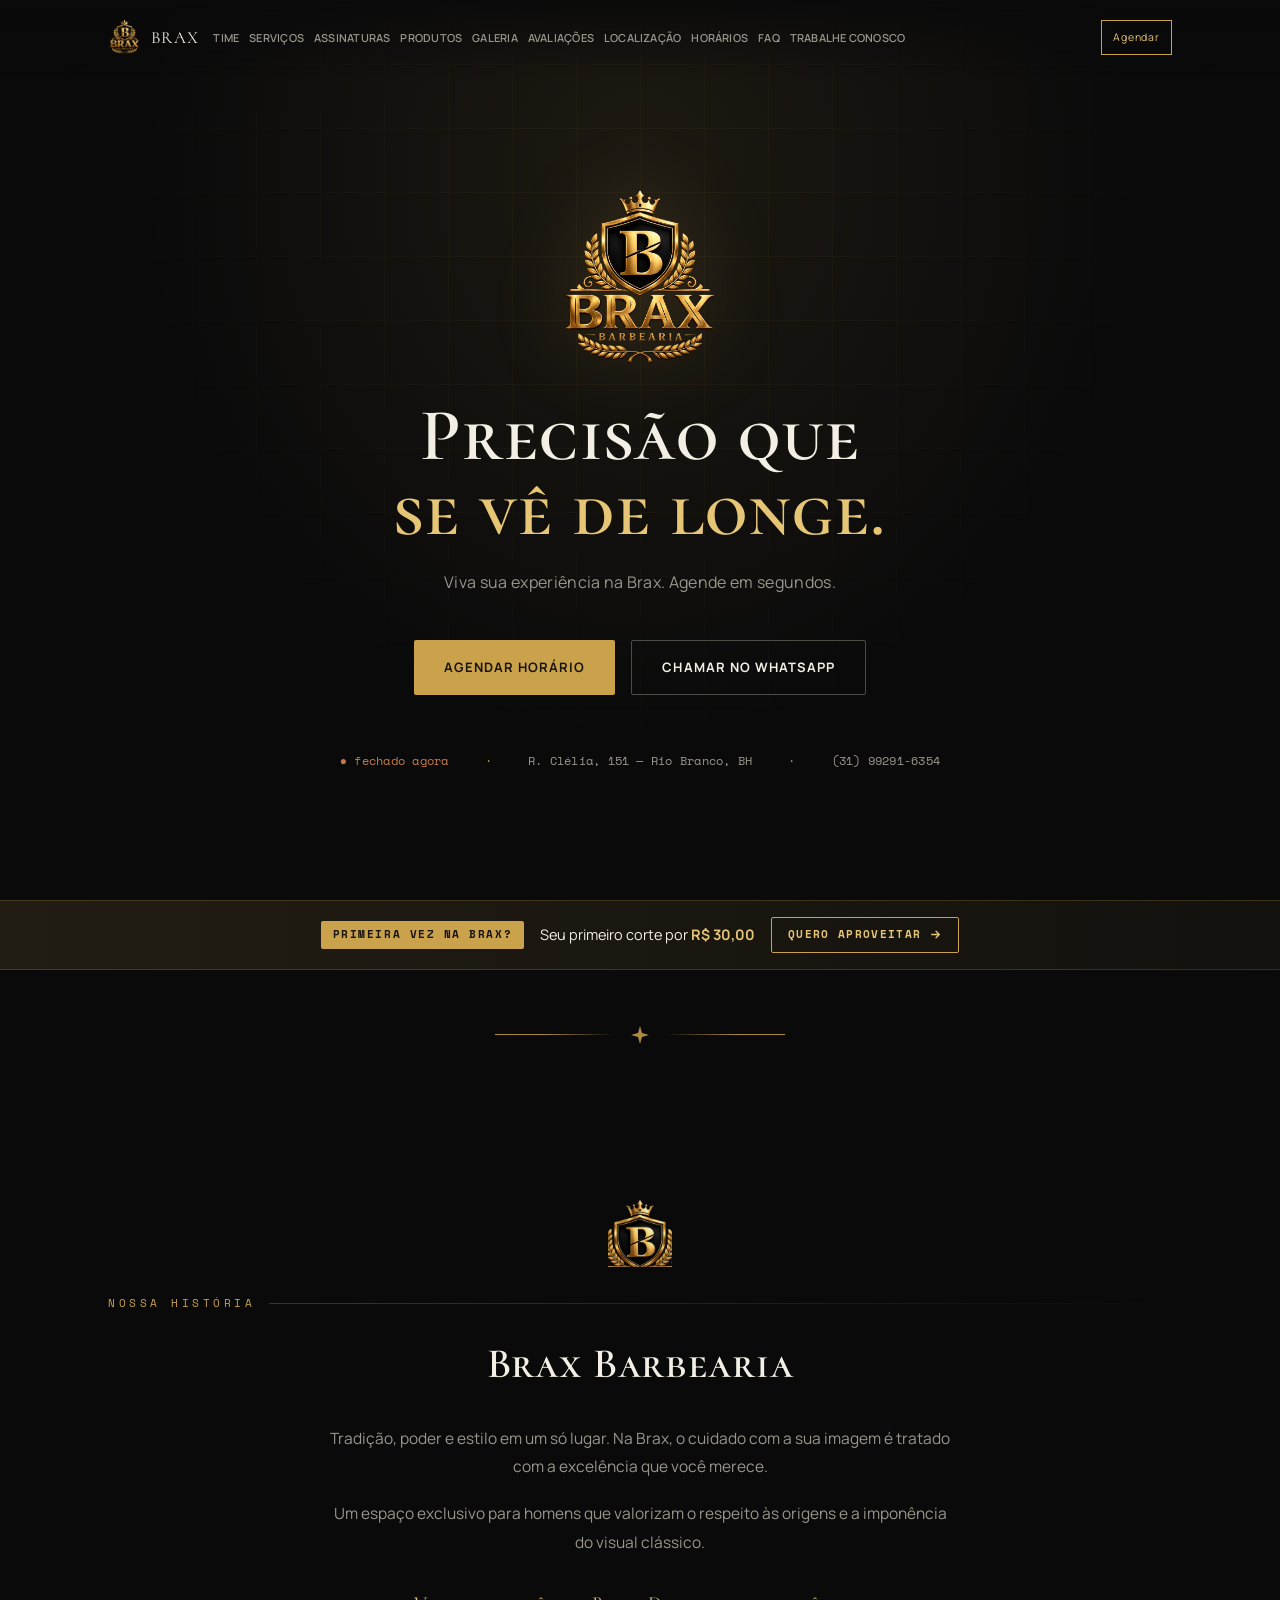
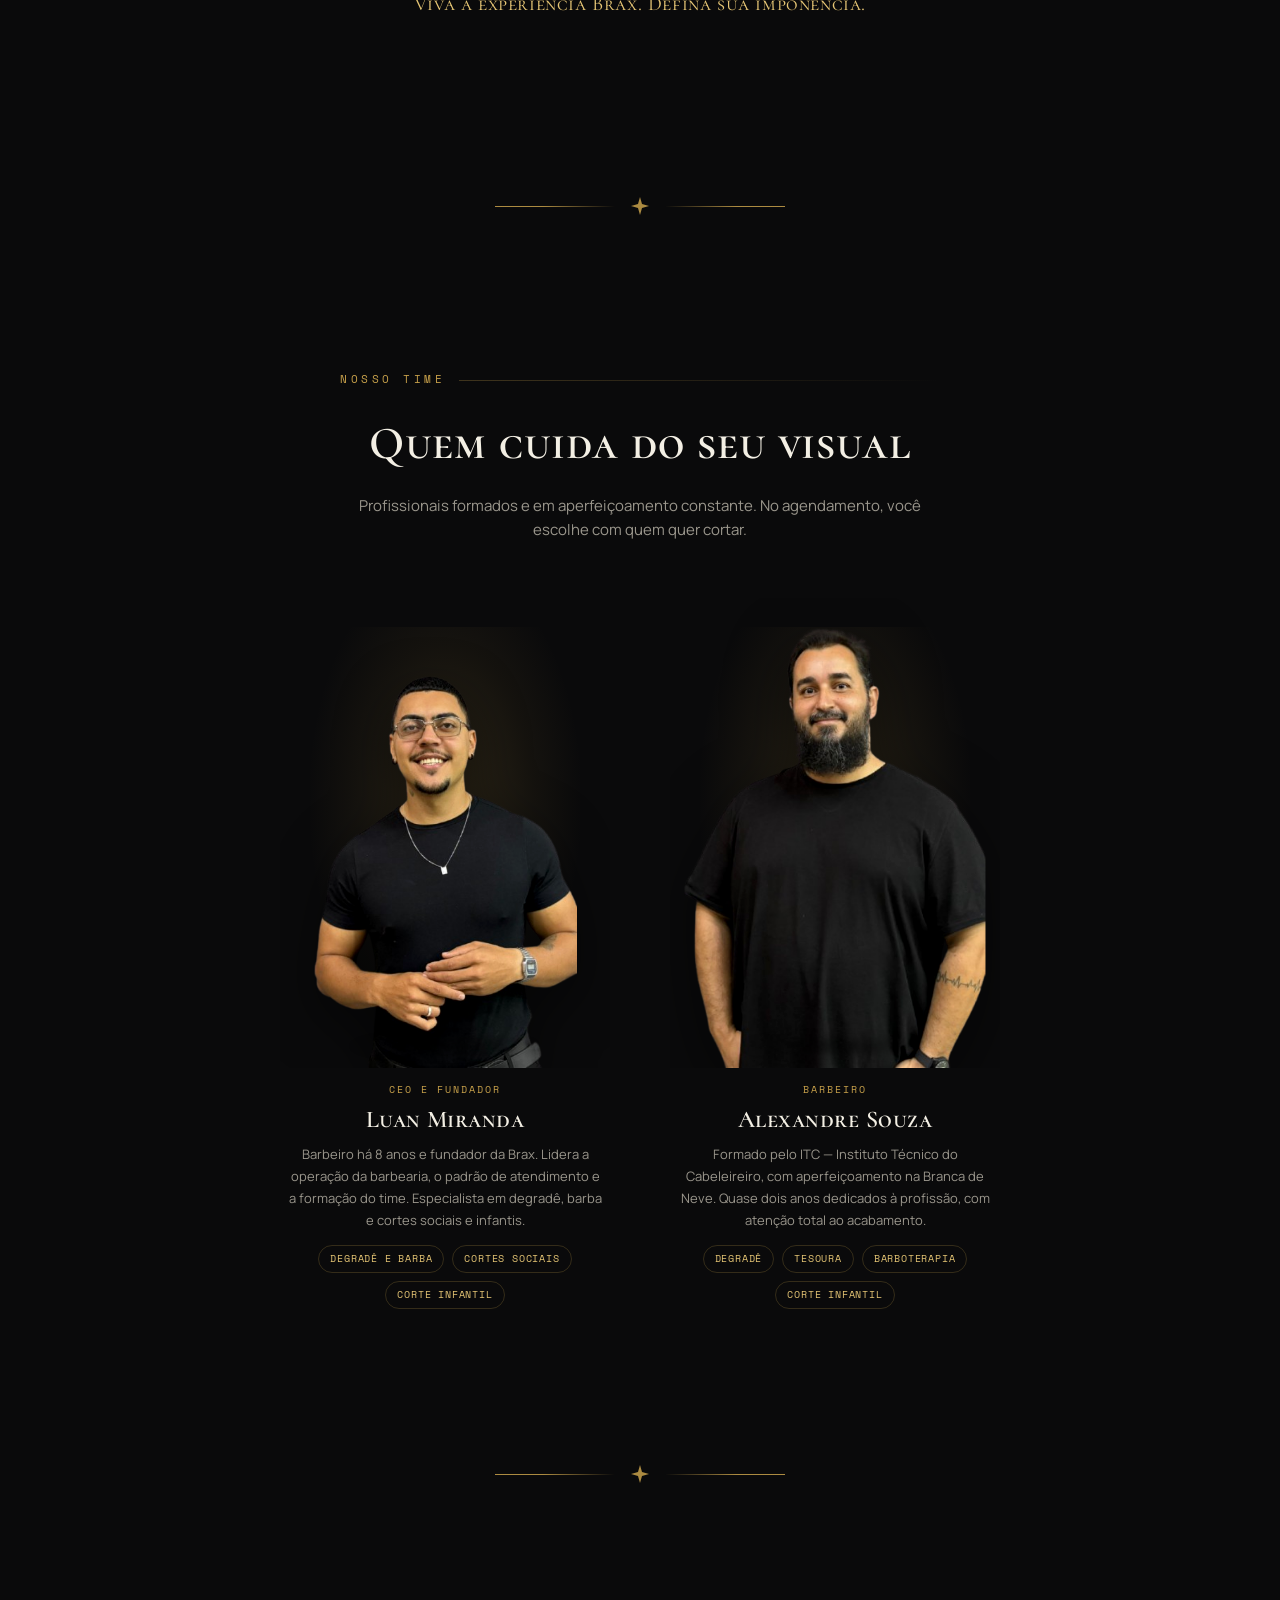
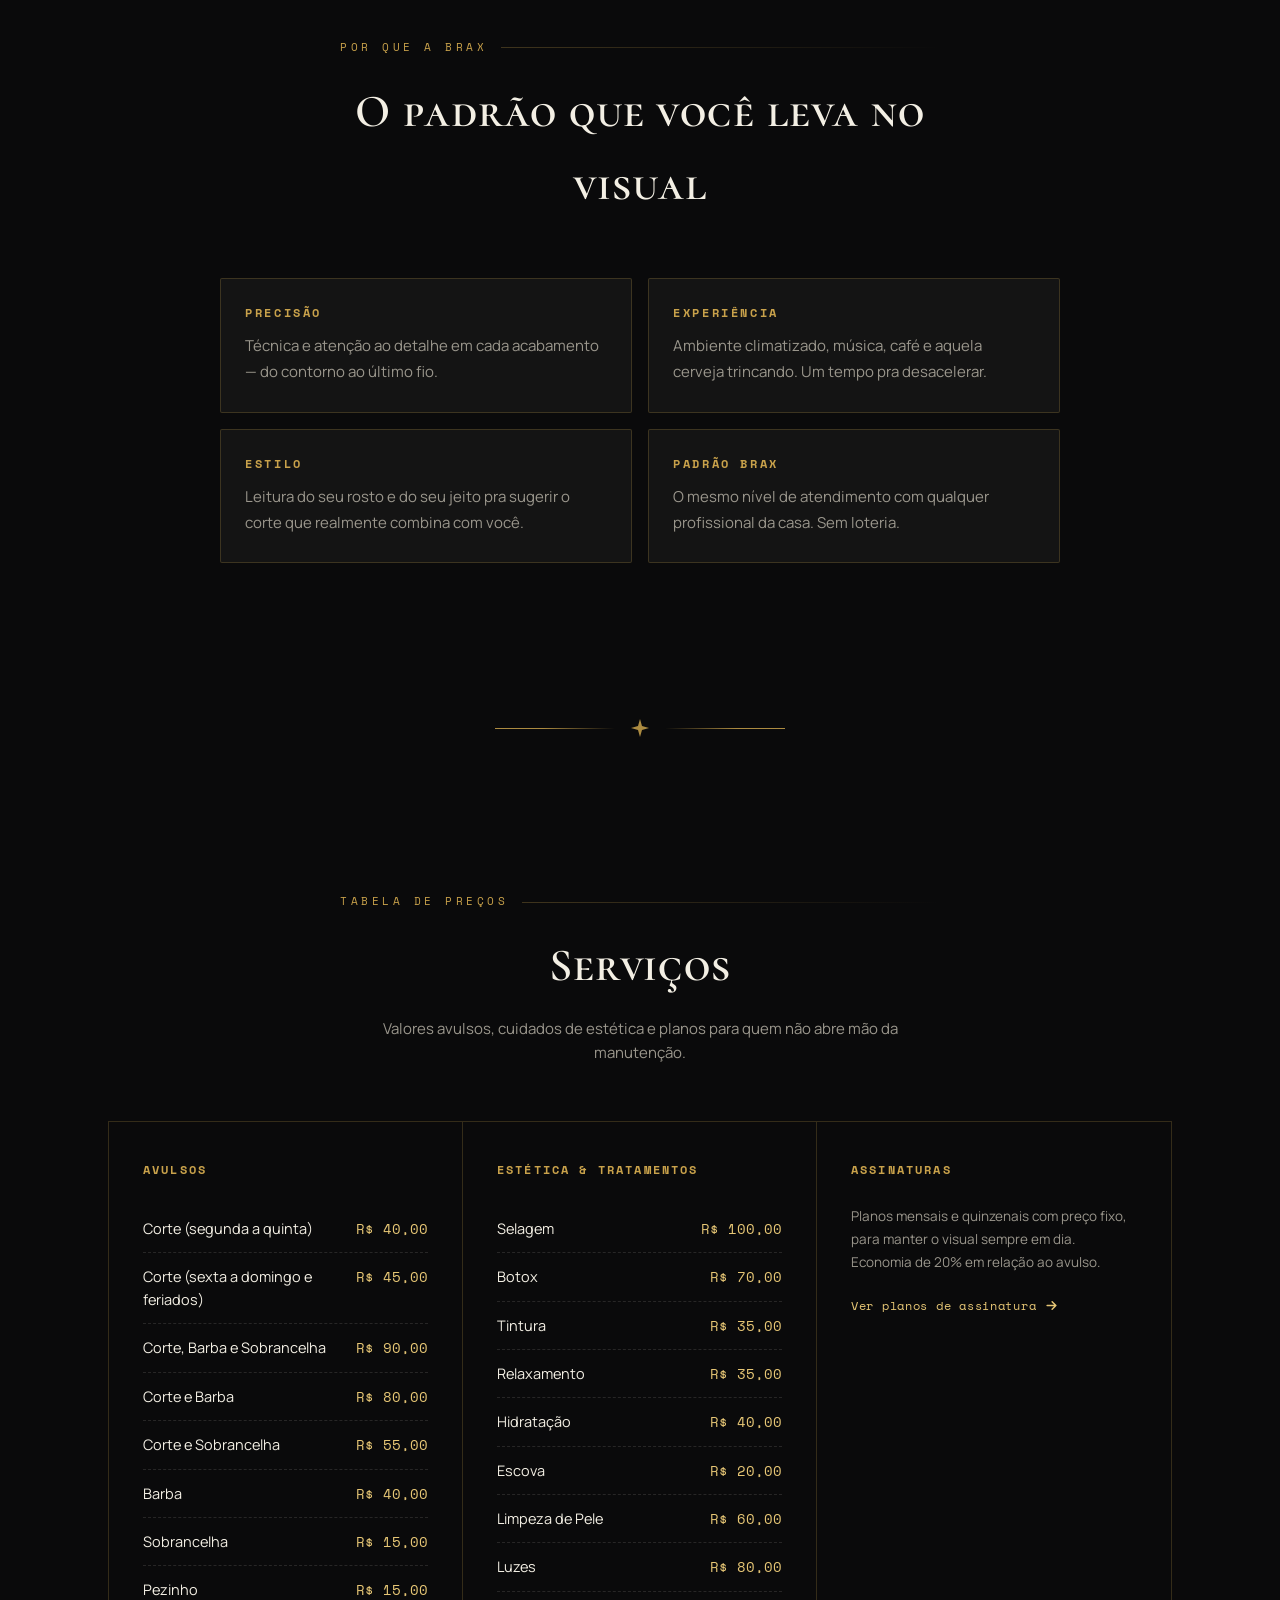
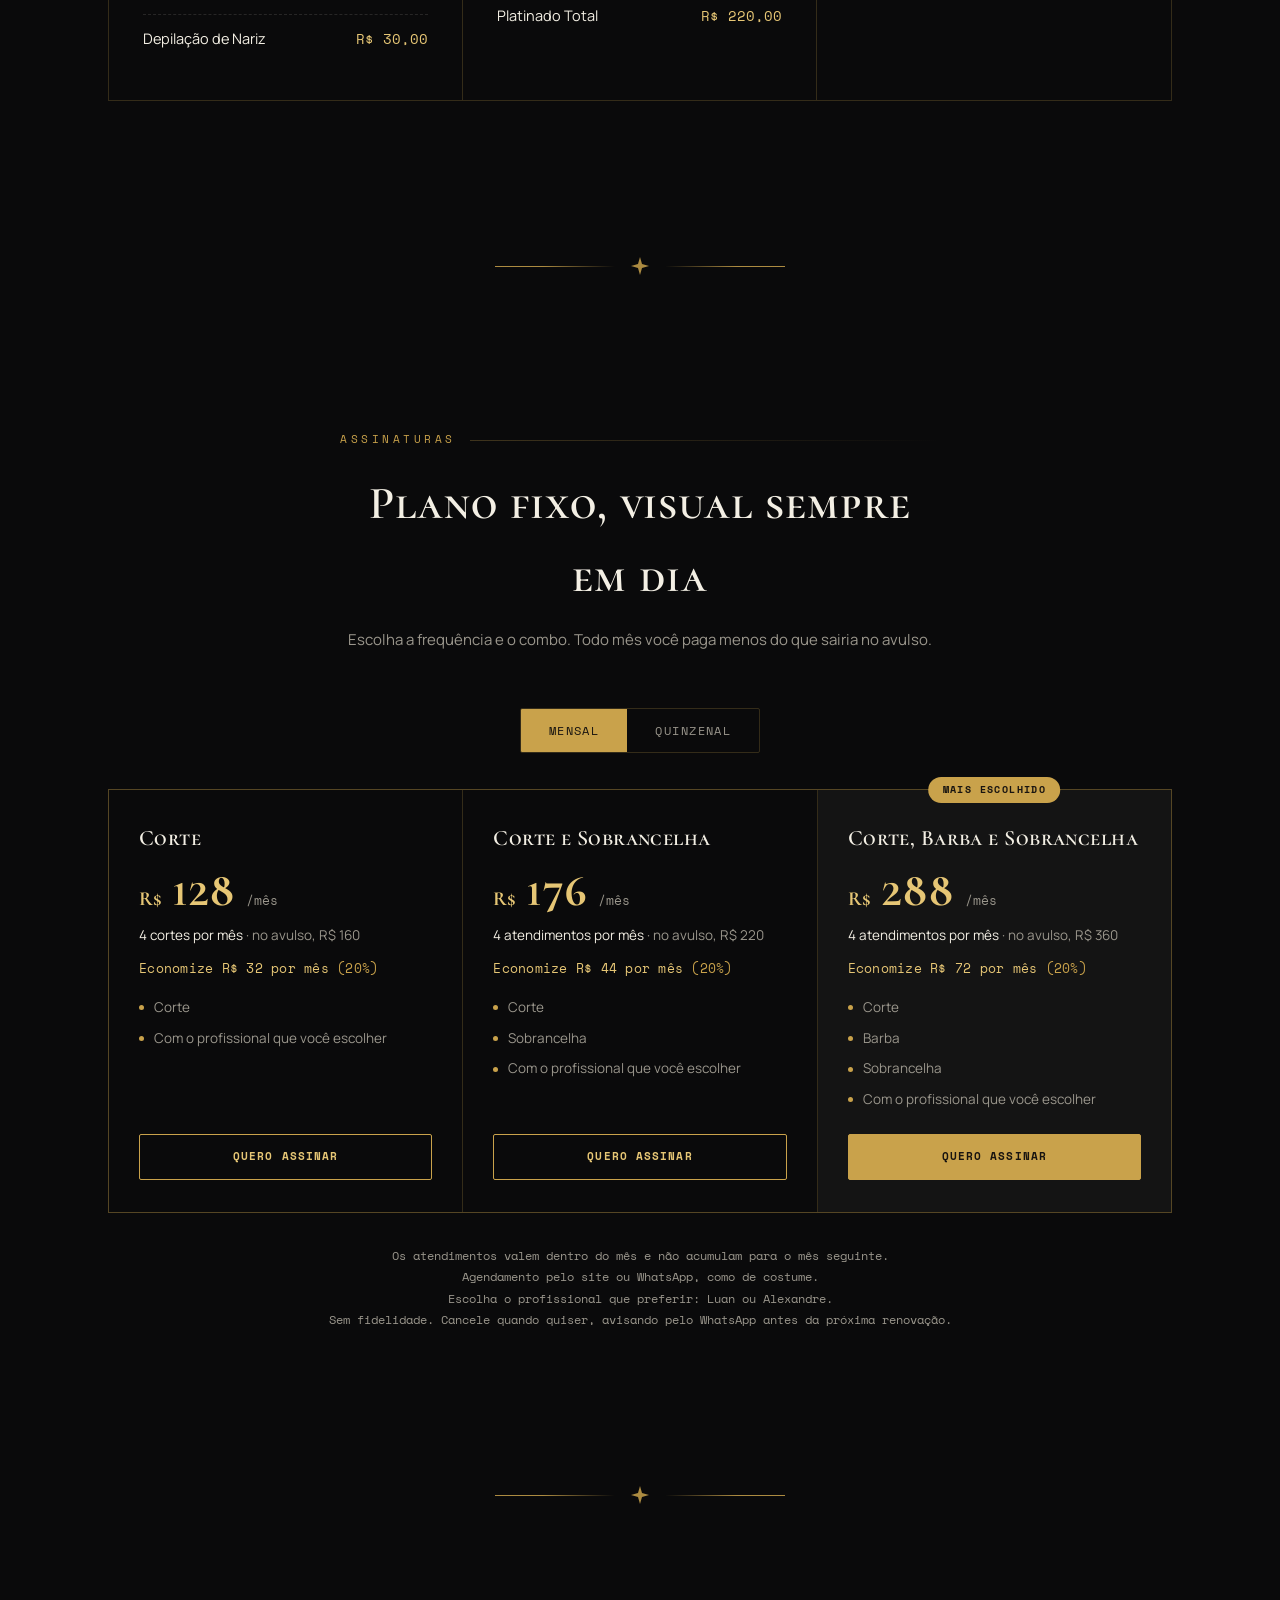
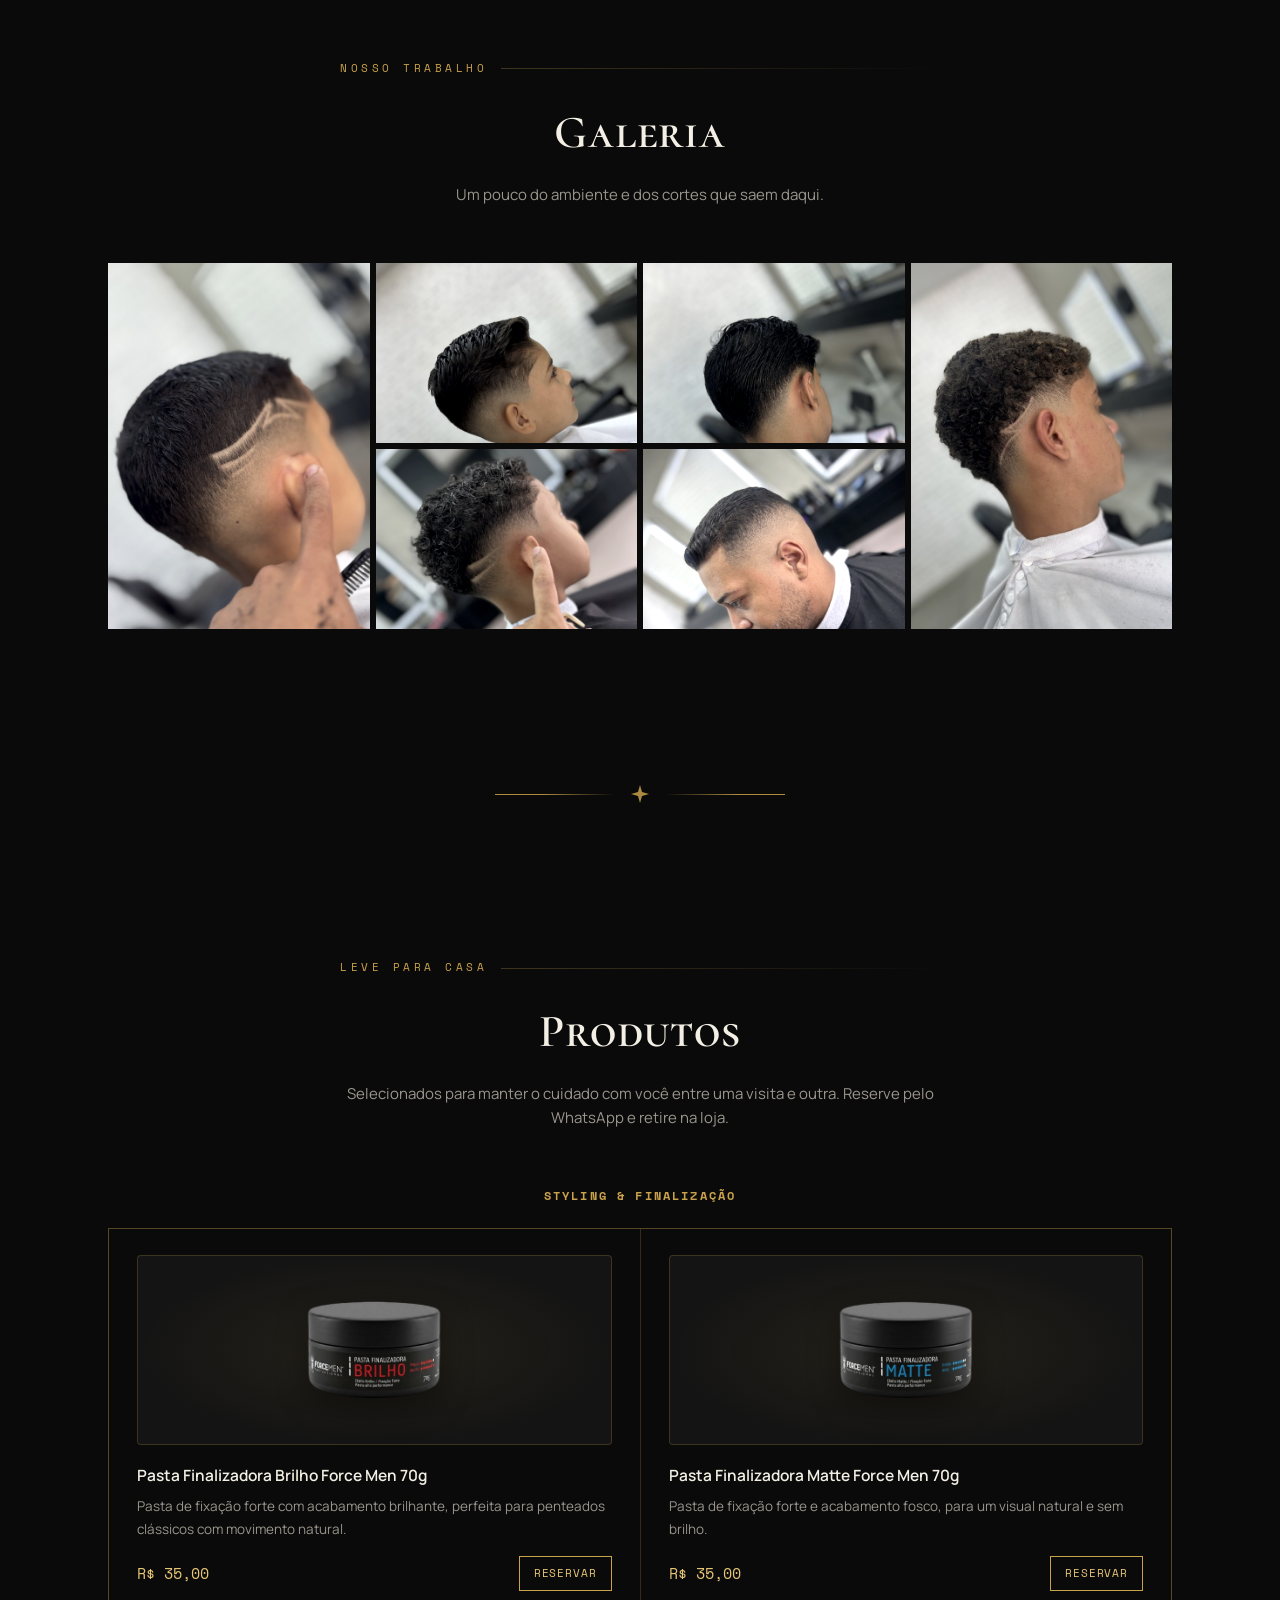
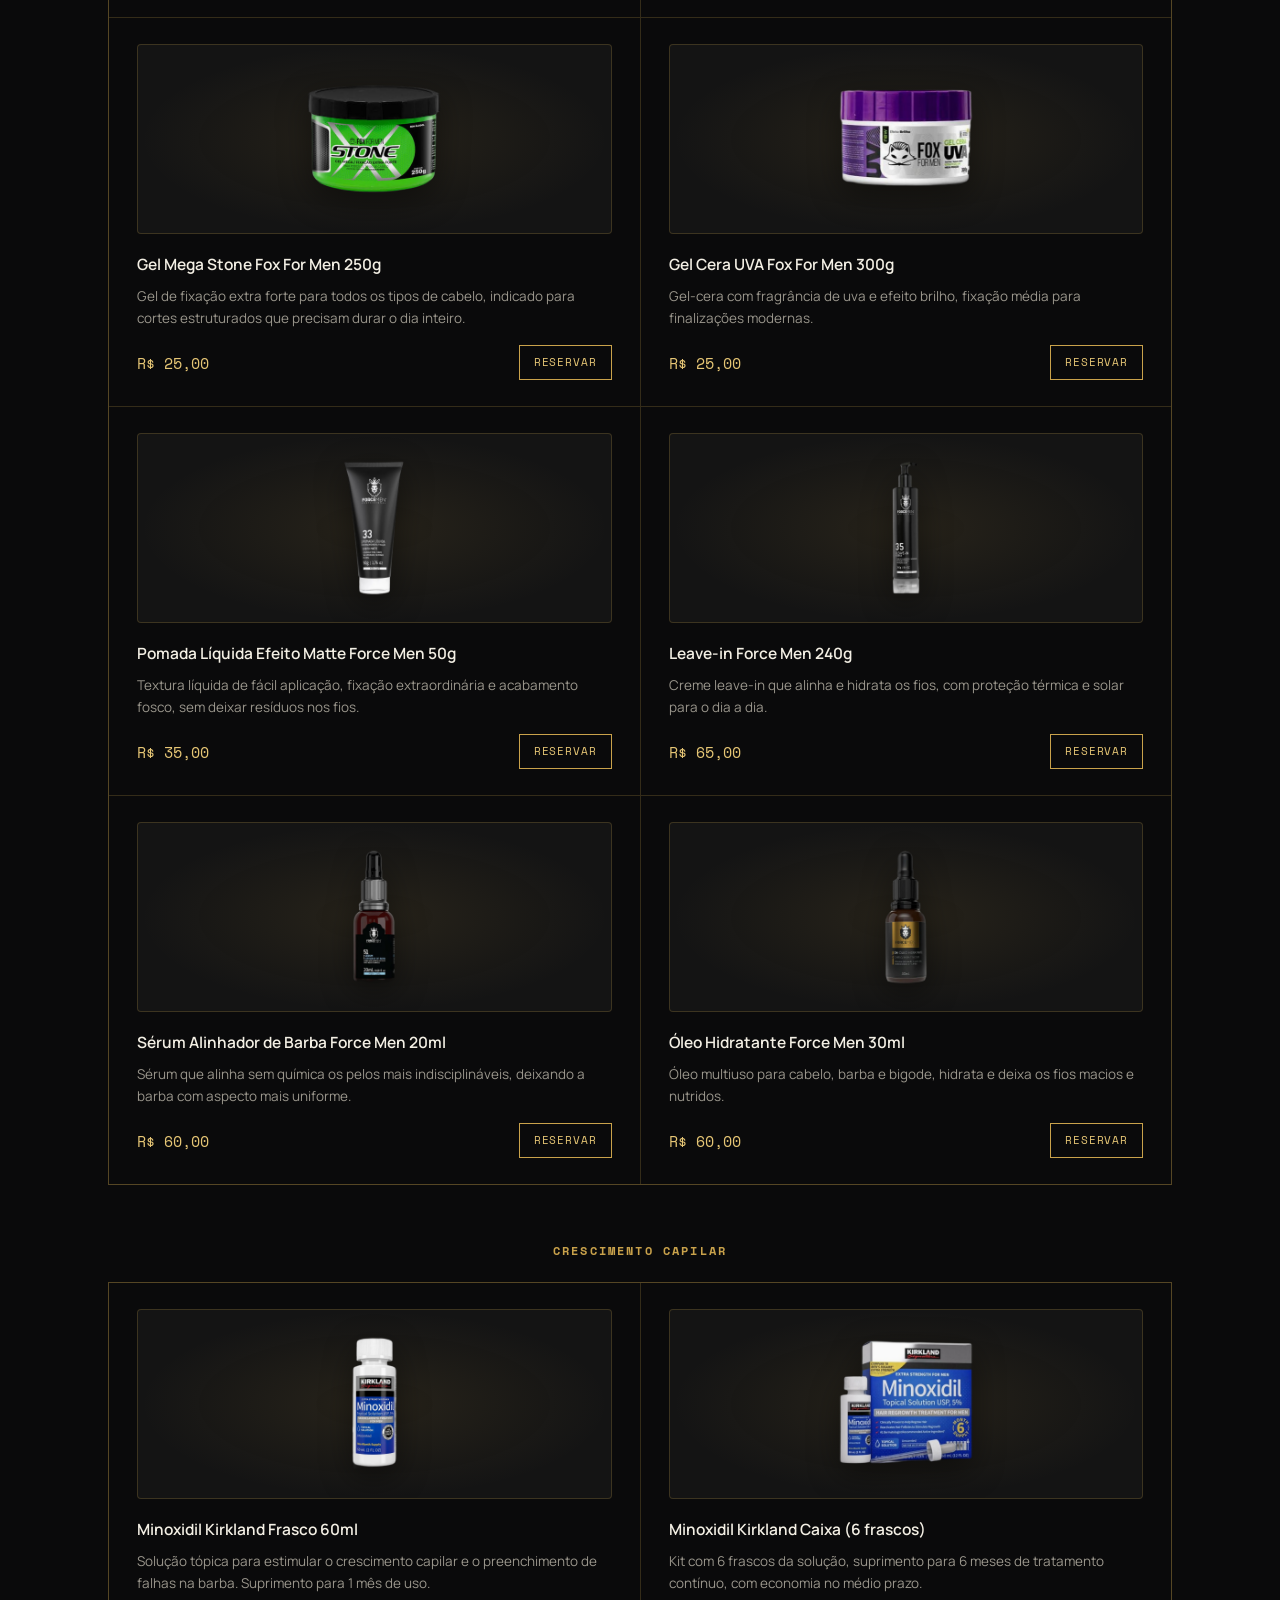
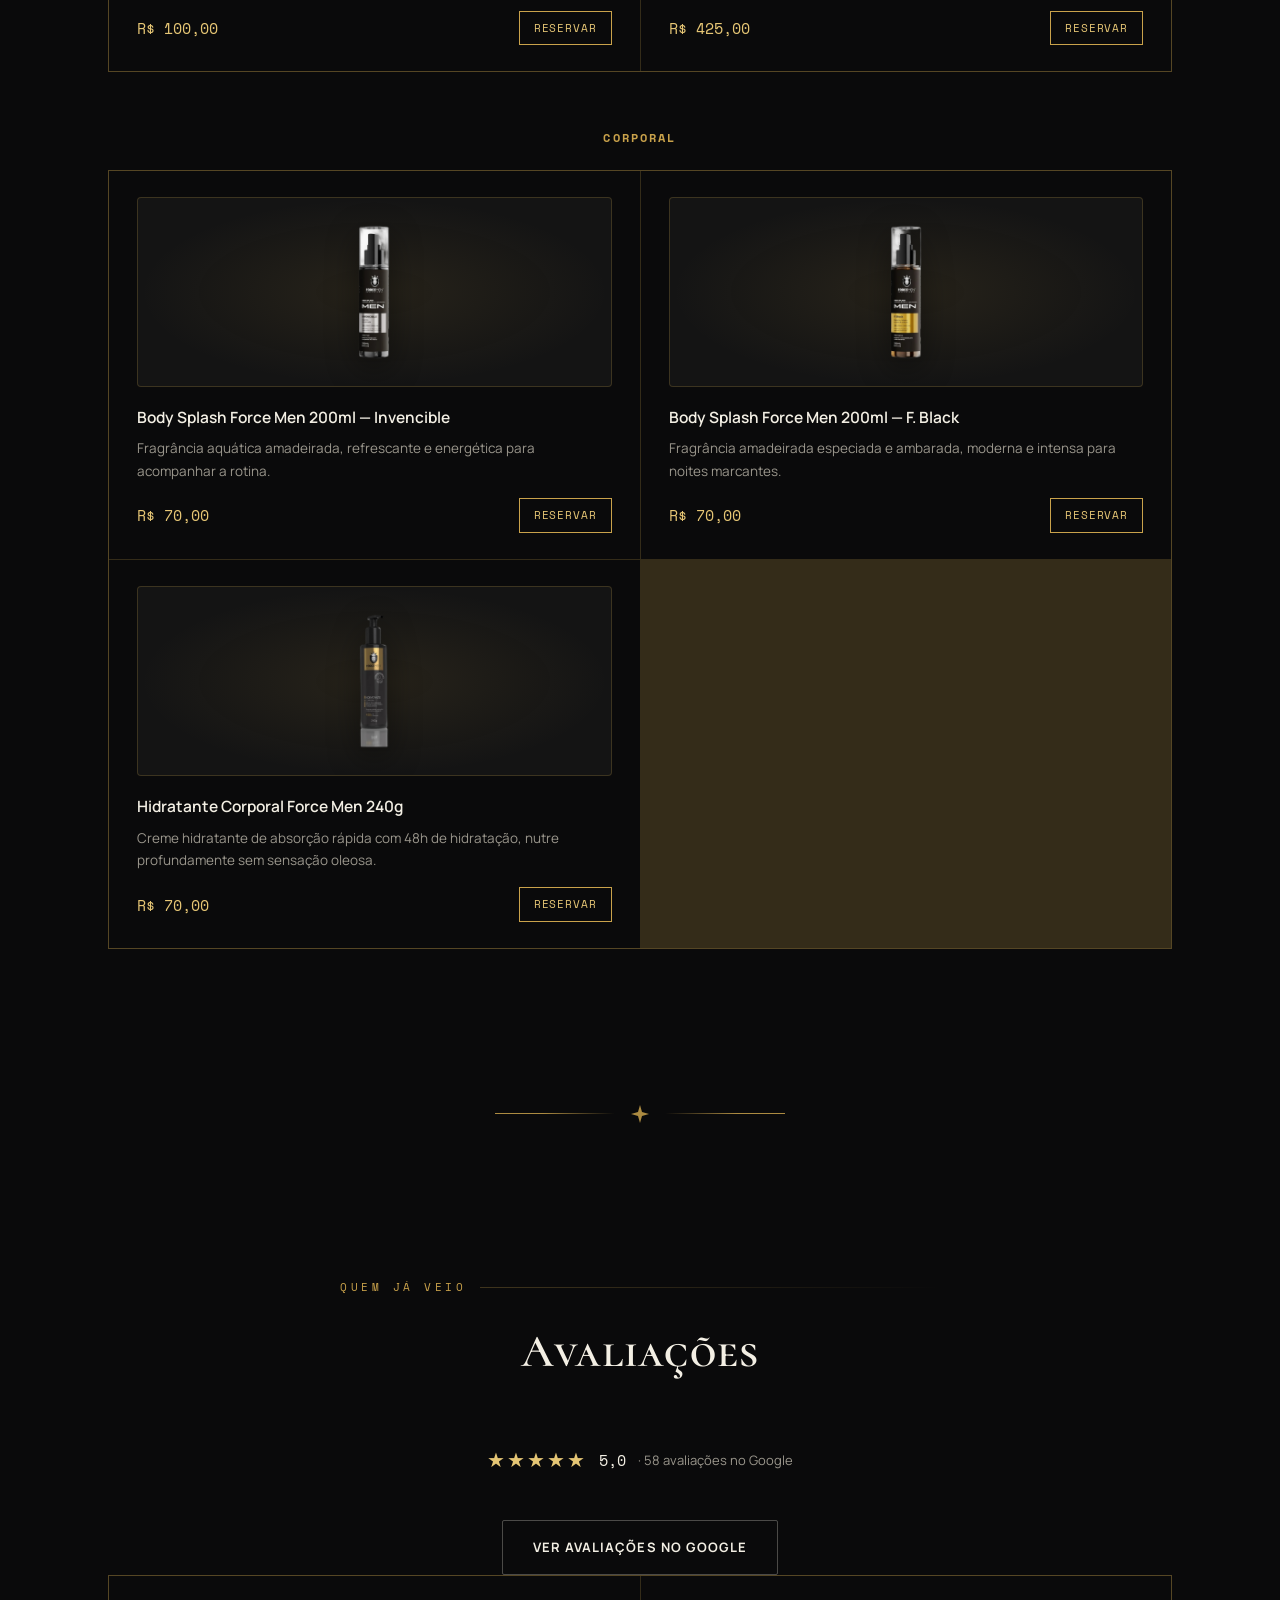
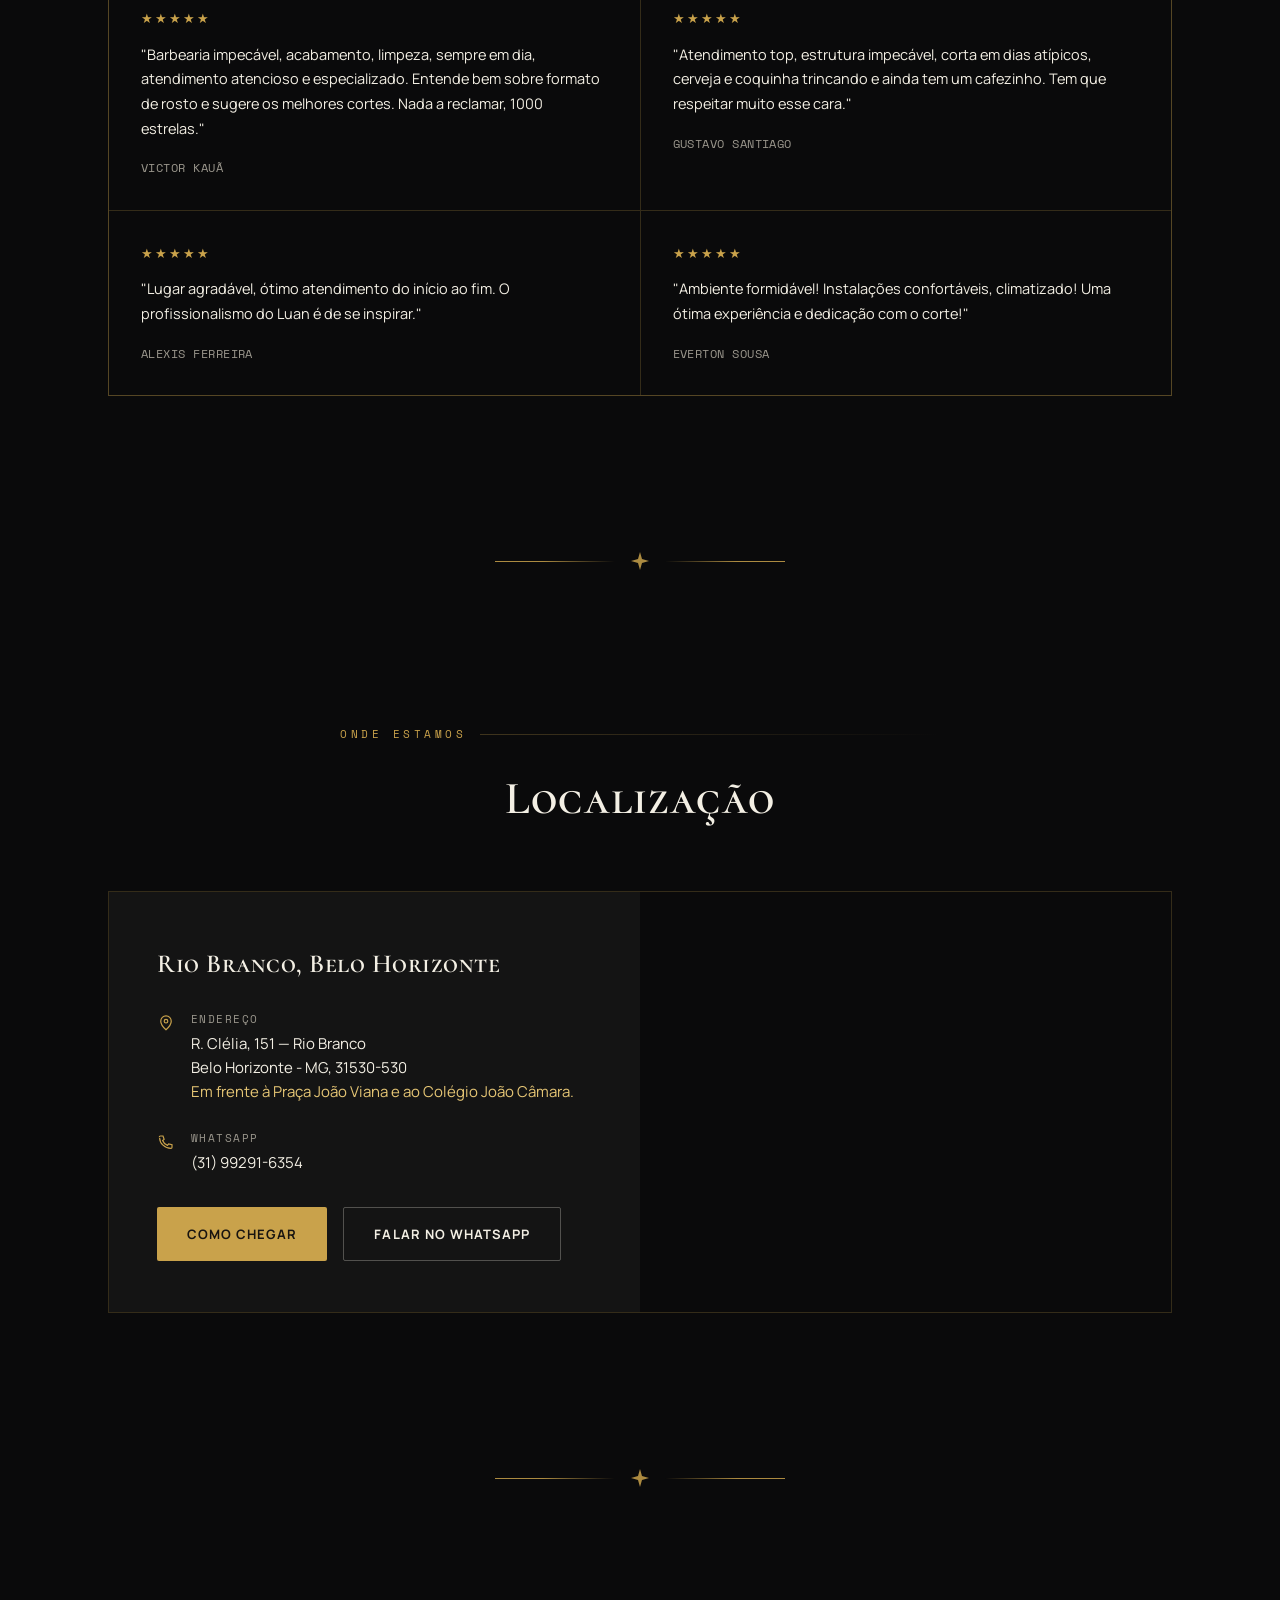
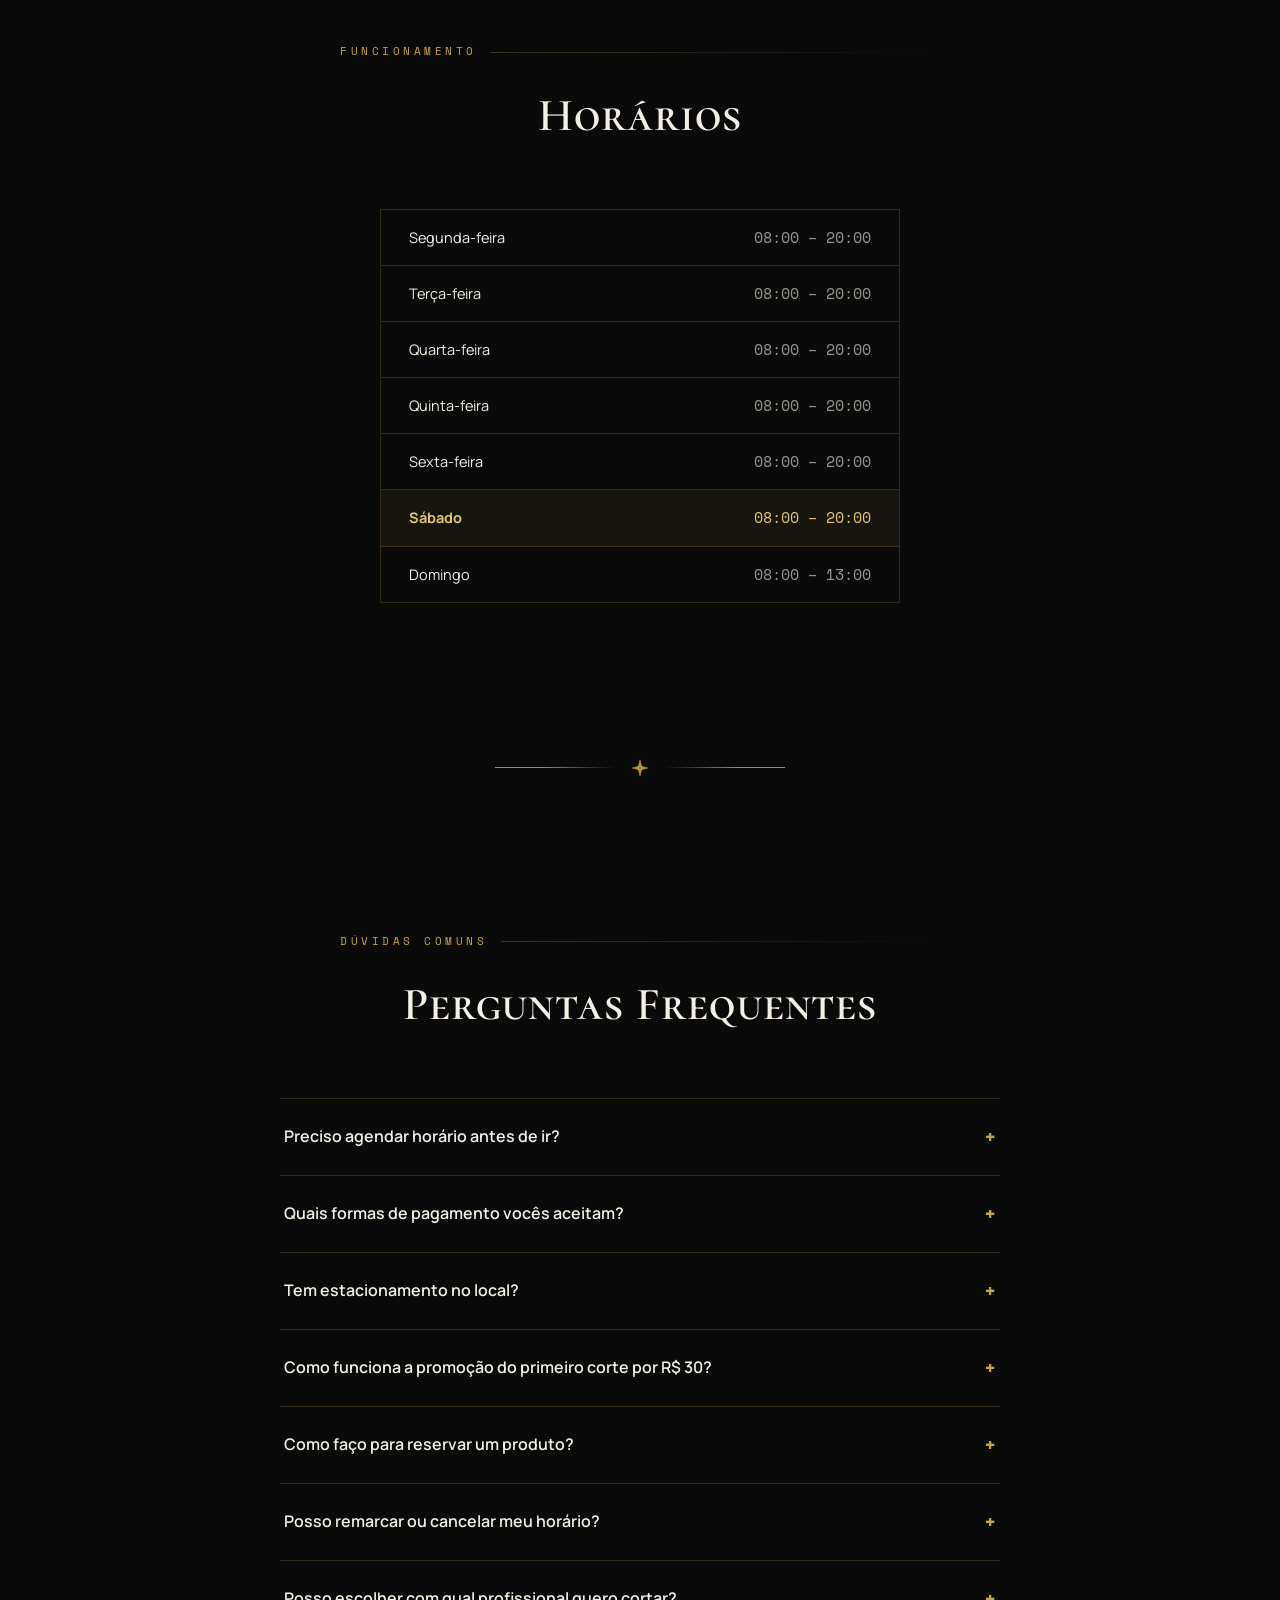
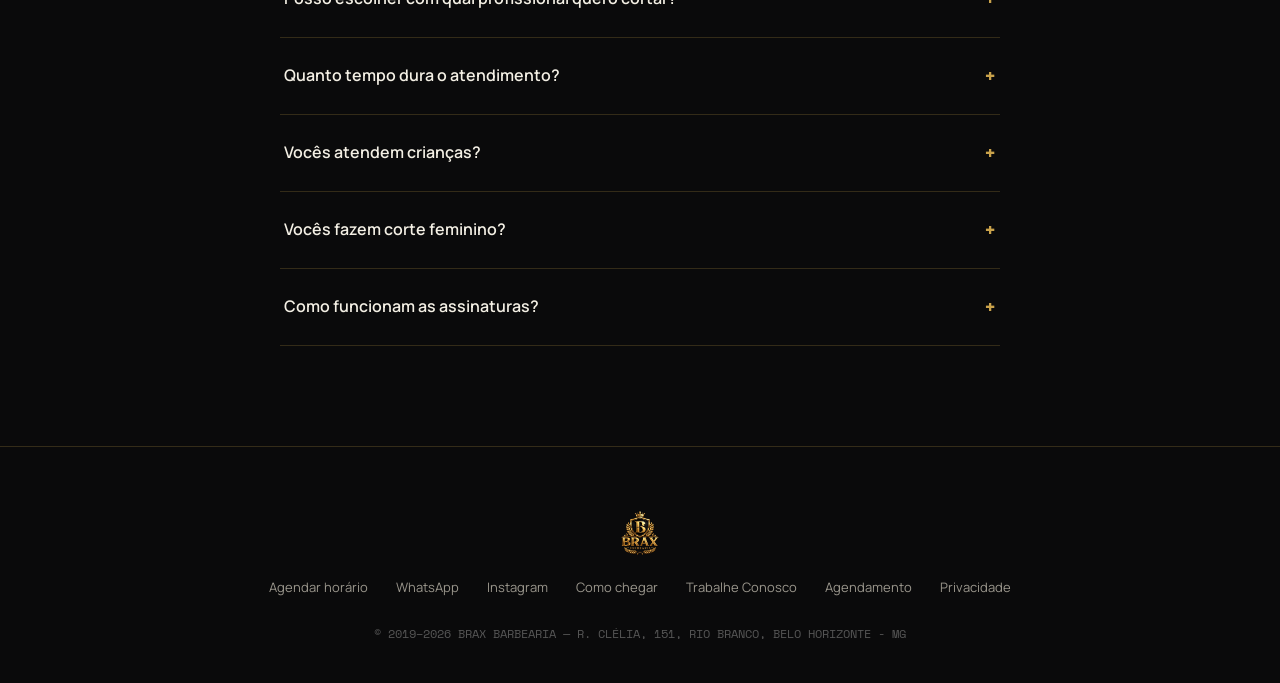
==== commit b1db8989: "Ajusta preços das assinaturas para 20% de desconto sobre o avulso - Mensal: Corte e Sobrancelha R$ 1" ====
--- a/Site Brax/index.html
+++ b/Site Brax/index.html
@@ -90,11 +90,11 @@
       { "@type": "Offer", "priceCurrency": "BRL", "price": "15.00", "itemOffered": { "@type": "Service", "name": "Sobrancelha" } },
       { "@type": "Offer", "priceCurrency": "BRL", "price": "15.00", "itemOffered": { "@type": "Service", "name": "Pezinho" } },
       { "@type": "Offer", "priceCurrency": "BRL", "price": "128.00", "itemOffered": { "@type": "Service", "name": "Assinatura Mensal — Corte (4 cortes por mês)" } },
-      { "@type": "Offer", "priceCurrency": "BRL", "price": "160.00", "itemOffered": { "@type": "Service", "name": "Assinatura Mensal — Corte e Sobrancelha (4 atendimentos por mês)" } },
-      { "@type": "Offer", "priceCurrency": "BRL", "price": "256.00", "itemOffered": { "@type": "Service", "name": "Assinatura Mensal — Corte, Barba e Sobrancelha (4 atendimentos por mês)" } },
+      { "@type": "Offer", "priceCurrency": "BRL", "price": "176.00", "itemOffered": { "@type": "Service", "name": "Assinatura Mensal — Corte e Sobrancelha (4 atendimentos por mês)" } },
+      { "@type": "Offer", "priceCurrency": "BRL", "price": "288.00", "itemOffered": { "@type": "Service", "name": "Assinatura Mensal — Corte, Barba e Sobrancelha (4 atendimentos por mês)" } },
       { "@type": "Offer", "priceCurrency": "BRL", "price": "64.00", "itemOffered": { "@type": "Service", "name": "Assinatura Quinzenal — Corte (2 cortes por mês)" } },
-      { "@type": "Offer", "priceCurrency": "BRL", "price": "80.00", "itemOffered": { "@type": "Service", "name": "Assinatura Quinzenal — Corte e Sobrancelha (2 atendimentos por mês)" } },
-      { "@type": "Offer", "priceCurrency": "BRL", "price": "128.00", "itemOffered": { "@type": "Service", "name": "Assinatura Quinzenal — Corte, Barba e Sobrancelha (2 atendimentos por mês)" } }
+      { "@type": "Offer", "priceCurrency": "BRL", "price": "88.00", "itemOffered": { "@type": "Service", "name": "Assinatura Quinzenal — Corte e Sobrancelha (2 atendimentos por mês)" } },
+      { "@type": "Offer", "priceCurrency": "BRL", "price": "144.00", "itemOffered": { "@type": "Service", "name": "Assinatura Quinzenal — Corte, Barba e Sobrancelha (2 atendimentos por mês)" } }
     ]
   },
   "sameAs": [
@@ -362,7 +362,7 @@
 
         <div class="service-group">
           <h3>Assinaturas</h3>
-          <p class="svc-sub-note">Planos mensais e quinzenais com preço fixo, para manter o visual sempre em dia. Economia de até 29% em relação ao avulso.</p>
+          <p class="svc-sub-note">Planos mensais e quinzenais com preço fixo, para manter o visual sempre em dia. Economia de 20% em relação ao avulso.</p>
           <a class="svc-sub-link" href="#assinaturas">Ver planos de assinatura
             <svg width="15" height="15" viewBox="0 0 24 24" fill="none" stroke="currentColor" stroke-width="2.4" stroke-linecap="round" stroke-linejoin="round"><path d="M5 12h14M13 6l6 6-6 6"/></svg>
           </a>
@@ -409,30 +409,30 @@
 
         <article class="sub-card">
           <h3 class="sub-name">Corte e Sobrancelha</h3>
-          <div class="sub-price"><span class="cur">R$</span> 160 <span class="per">/mês</span></div>
+          <div class="sub-price"><span class="cur">R$</span> 176 <span class="per">/mês</span></div>
           <p class="sub-count">4 atendimentos por mês <span>· no avulso, R$ 220</span></p>
-          <p class="sub-save">Economize R$ 60 por mês <span>(27%)</span></p>
+          <p class="sub-save">Economize R$ 44 por mês <span>(20%)</span></p>
           <ul class="sub-incl">
             <li>Corte</li>
             <li>Sobrancelha</li>
             <li>Com o profissional que você escolher</li>
           </ul>
-          <a class="sub-btn" target="_blank" rel="noopener" href="https://wa.me/5531992916354?text=Ol%C3%A1%21%20Quero%20assinar%20o%20plano%20Mensal%20%C2%B7%20Corte%20e%20Sobrancelha%20%28R%24%20160%2Fm%C3%AAs%29.">Quero assinar</a>
+          <a class="sub-btn" target="_blank" rel="noopener" href="https://wa.me/5531992916354?text=Ol%C3%A1%21%20Quero%20assinar%20o%20plano%20Mensal%20%C2%B7%20Corte%20e%20Sobrancelha%20%28R%24%20176%2Fm%C3%AAs%29.">Quero assinar</a>
         </article>
 
         <article class="sub-card featured">
           <span class="sub-badge">Mais escolhido</span>
           <h3 class="sub-name">Corte, Barba e Sobrancelha</h3>
-          <div class="sub-price"><span class="cur">R$</span> 256 <span class="per">/mês</span></div>
+          <div class="sub-price"><span class="cur">R$</span> 288 <span class="per">/mês</span></div>
           <p class="sub-count">4 atendimentos por mês <span>· no avulso, R$ 360</span></p>
-          <p class="sub-save">Economize R$ 104 por mês <span>(29%)</span></p>
+          <p class="sub-save">Economize R$ 72 por mês <span>(20%)</span></p>
           <ul class="sub-incl">
             <li>Corte</li>
             <li>Barba</li>
             <li>Sobrancelha</li>
             <li>Com o profissional que você escolher</li>
           </ul>
-          <a class="sub-btn" target="_blank" rel="noopener" href="https://wa.me/5531992916354?text=Ol%C3%A1%21%20Quero%20assinar%20o%20plano%20Mensal%20%C2%B7%20Corte%2C%20Barba%20e%20Sobrancelha%20%28R%24%20256%2Fm%C3%AAs%29.">Quero assinar</a>
+          <a class="sub-btn" target="_blank" rel="noopener" href="https://wa.me/5531992916354?text=Ol%C3%A1%21%20Quero%20assinar%20o%20plano%20Mensal%20%C2%B7%20Corte%2C%20Barba%20e%20Sobrancelha%20%28R%24%20288%2Fm%C3%AAs%29.">Quero assinar</a>
         </article>
       </div>
 
@@ -451,29 +451,29 @@
 
         <article class="sub-card">
           <h3 class="sub-name">Corte e Sobrancelha</h3>
-          <div class="sub-price"><span class="cur">R$</span> 80 <span class="per">/mês</span></div>
+          <div class="sub-price"><span class="cur">R$</span> 88 <span class="per">/mês</span></div>
           <p class="sub-count">2 atendimentos por mês <span>· no avulso, R$ 110</span></p>
-          <p class="sub-save">Economize R$ 30 por mês <span>(27%)</span></p>
+          <p class="sub-save">Economize R$ 22 por mês <span>(20%)</span></p>
           <ul class="sub-incl">
             <li>Corte</li>
             <li>Sobrancelha</li>
             <li>Com o profissional que você escolher</li>
           </ul>
-          <a class="sub-btn" target="_blank" rel="noopener" href="https://wa.me/5531992916354?text=Ol%C3%A1%21%20Quero%20assinar%20o%20plano%20Quinzenal%20%C2%B7%20Corte%20e%20Sobrancelha%20%28R%24%2080%2Fm%C3%AAs%29.">Quero assinar</a>
+          <a class="sub-btn" target="_blank" rel="noopener" href="https://wa.me/5531992916354?text=Ol%C3%A1%21%20Quero%20assinar%20o%20plano%20Quinzenal%20%C2%B7%20Corte%20e%20Sobrancelha%20%28R%24%2088%2Fm%C3%AAs%29.">Quero assinar</a>
         </article>
 
         <article class="sub-card">
           <h3 class="sub-name">Corte, Barba e Sobrancelha</h3>
-          <div class="sub-price"><span class="cur">R$</span> 128 <span class="per">/mês</span></div>
+          <div class="sub-price"><span class="cur">R$</span> 144 <span class="per">/mês</span></div>
           <p class="sub-count">2 atendimentos por mês <span>· no avulso, R$ 180</span></p>
-          <p class="sub-save">Economize R$ 52 por mês <span>(29%)</span></p>
+          <p class="sub-save">Economize R$ 36 por mês <span>(20%)</span></p>
           <ul class="sub-incl">
             <li>Corte</li>
             <li>Barba</li>
             <li>Sobrancelha</li>
             <li>Com o profissional que você escolher</li>
           </ul>
-          <a class="sub-btn" target="_blank" rel="noopener" href="https://wa.me/5531992916354?text=Ol%C3%A1%21%20Quero%20assinar%20o%20plano%20Quinzenal%20%C2%B7%20Corte%2C%20Barba%20e%20Sobrancelha%20%28R%24%20128%2Fm%C3%AAs%29.">Quero assinar</a>
+          <a class="sub-btn" target="_blank" rel="noopener" href="https://wa.me/5531992916354?text=Ol%C3%A1%21%20Quero%20assinar%20o%20plano%20Quinzenal%20%C2%B7%20Corte%2C%20Barba%20e%20Sobrancelha%20%28R%24%20144%2Fm%C3%AAs%29.">Quero assinar</a>
         </article>
       </div>
 
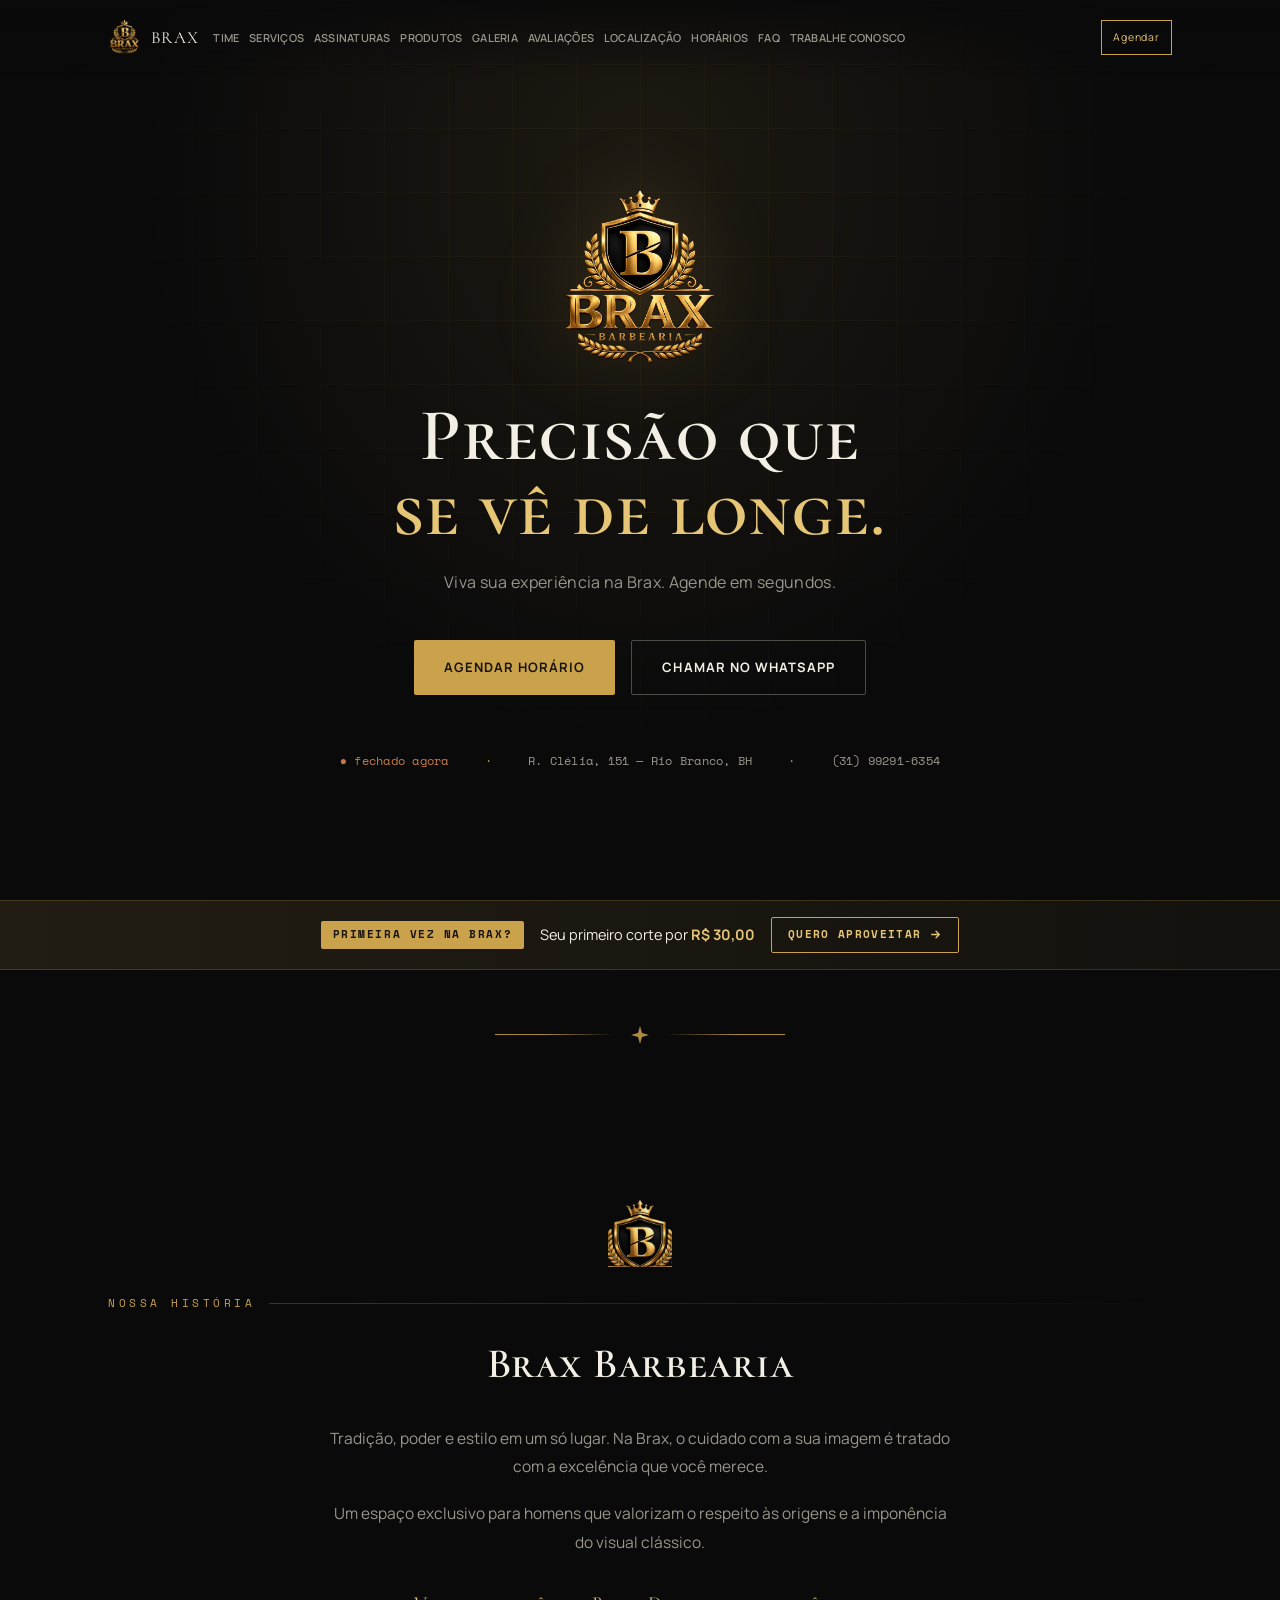
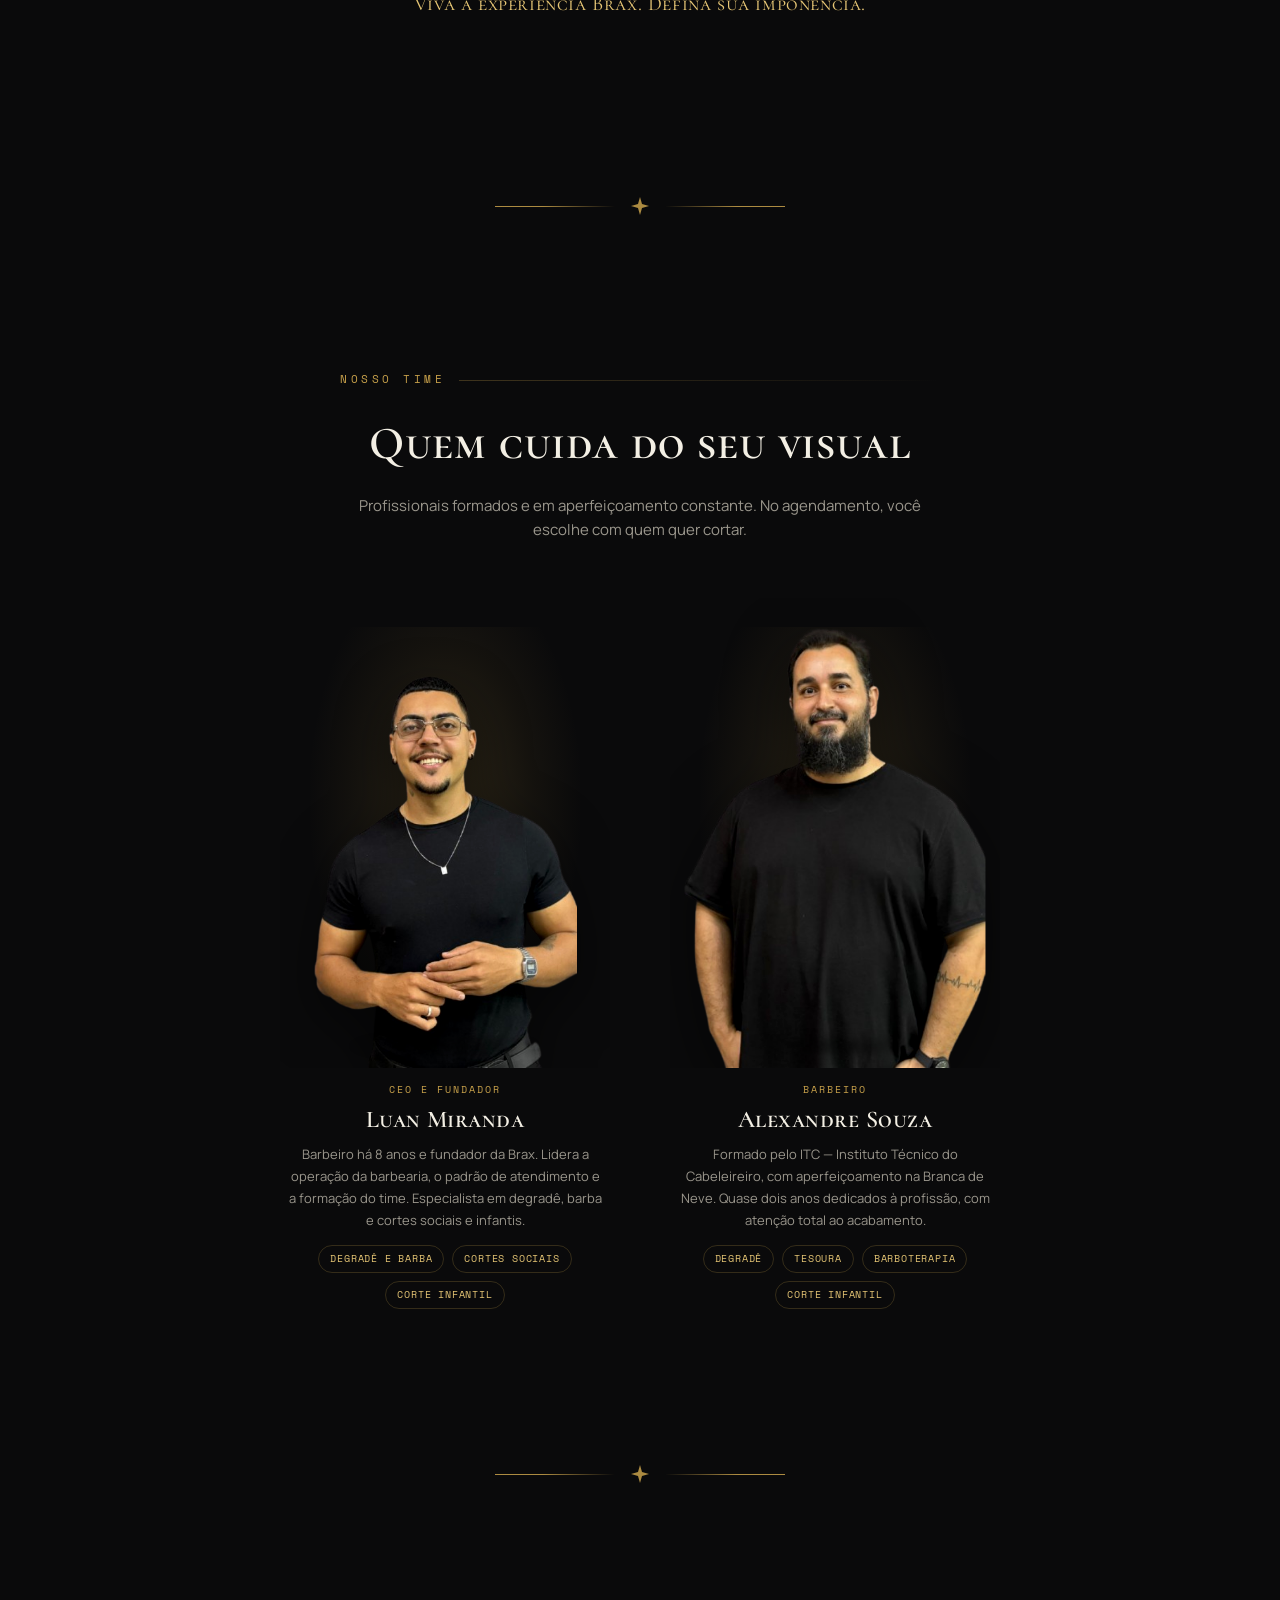
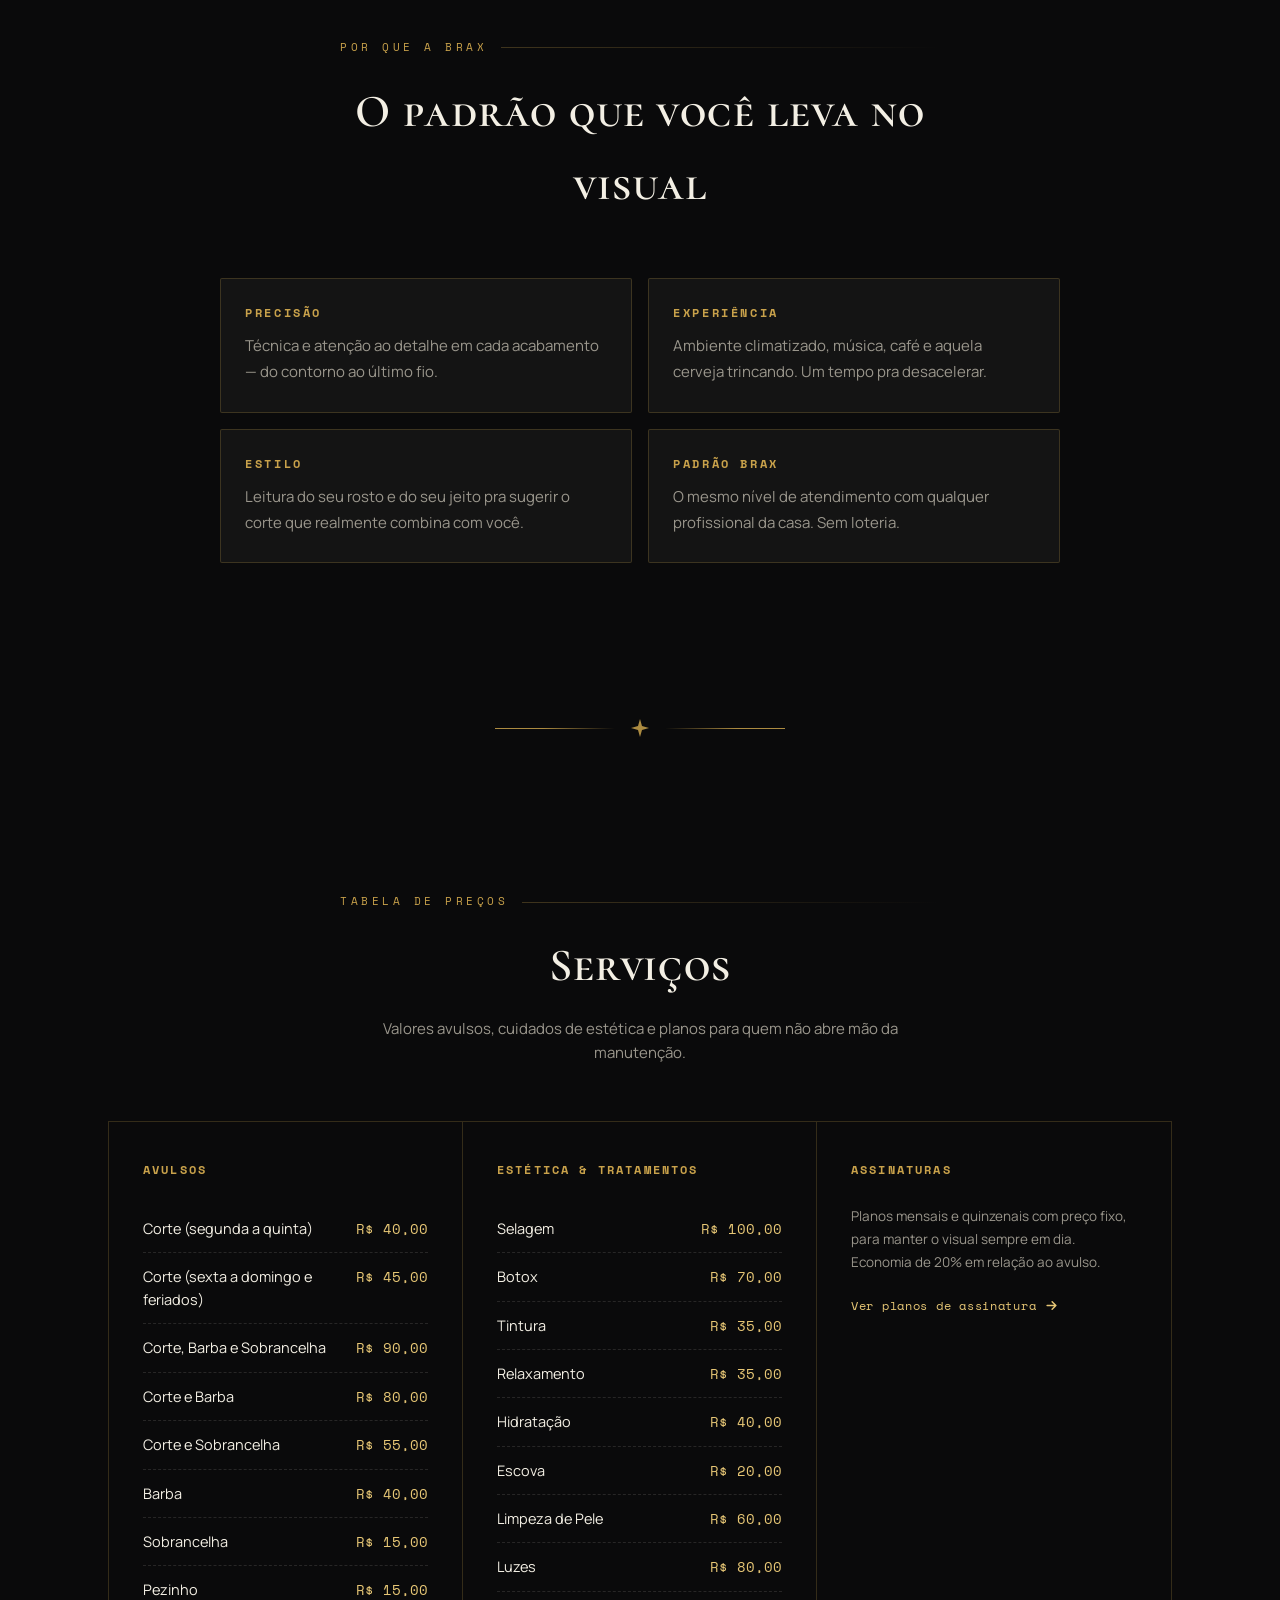
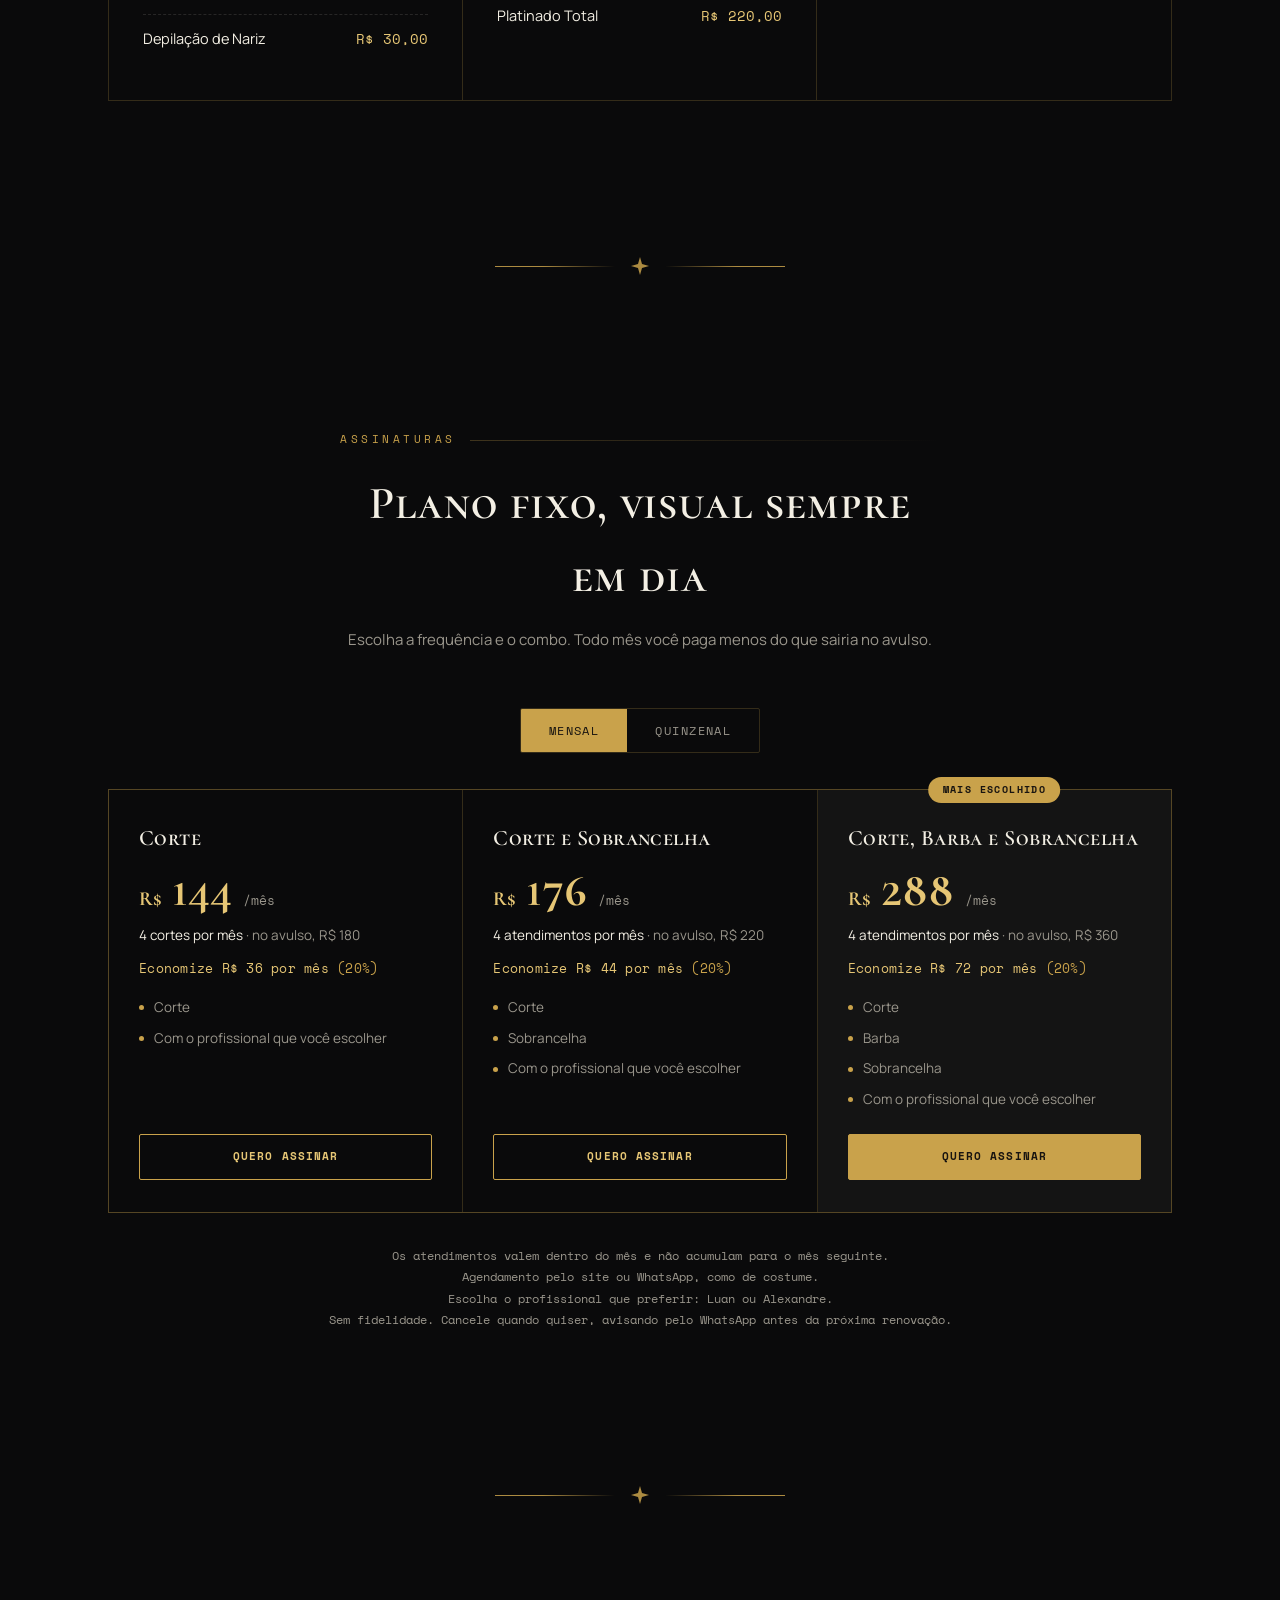
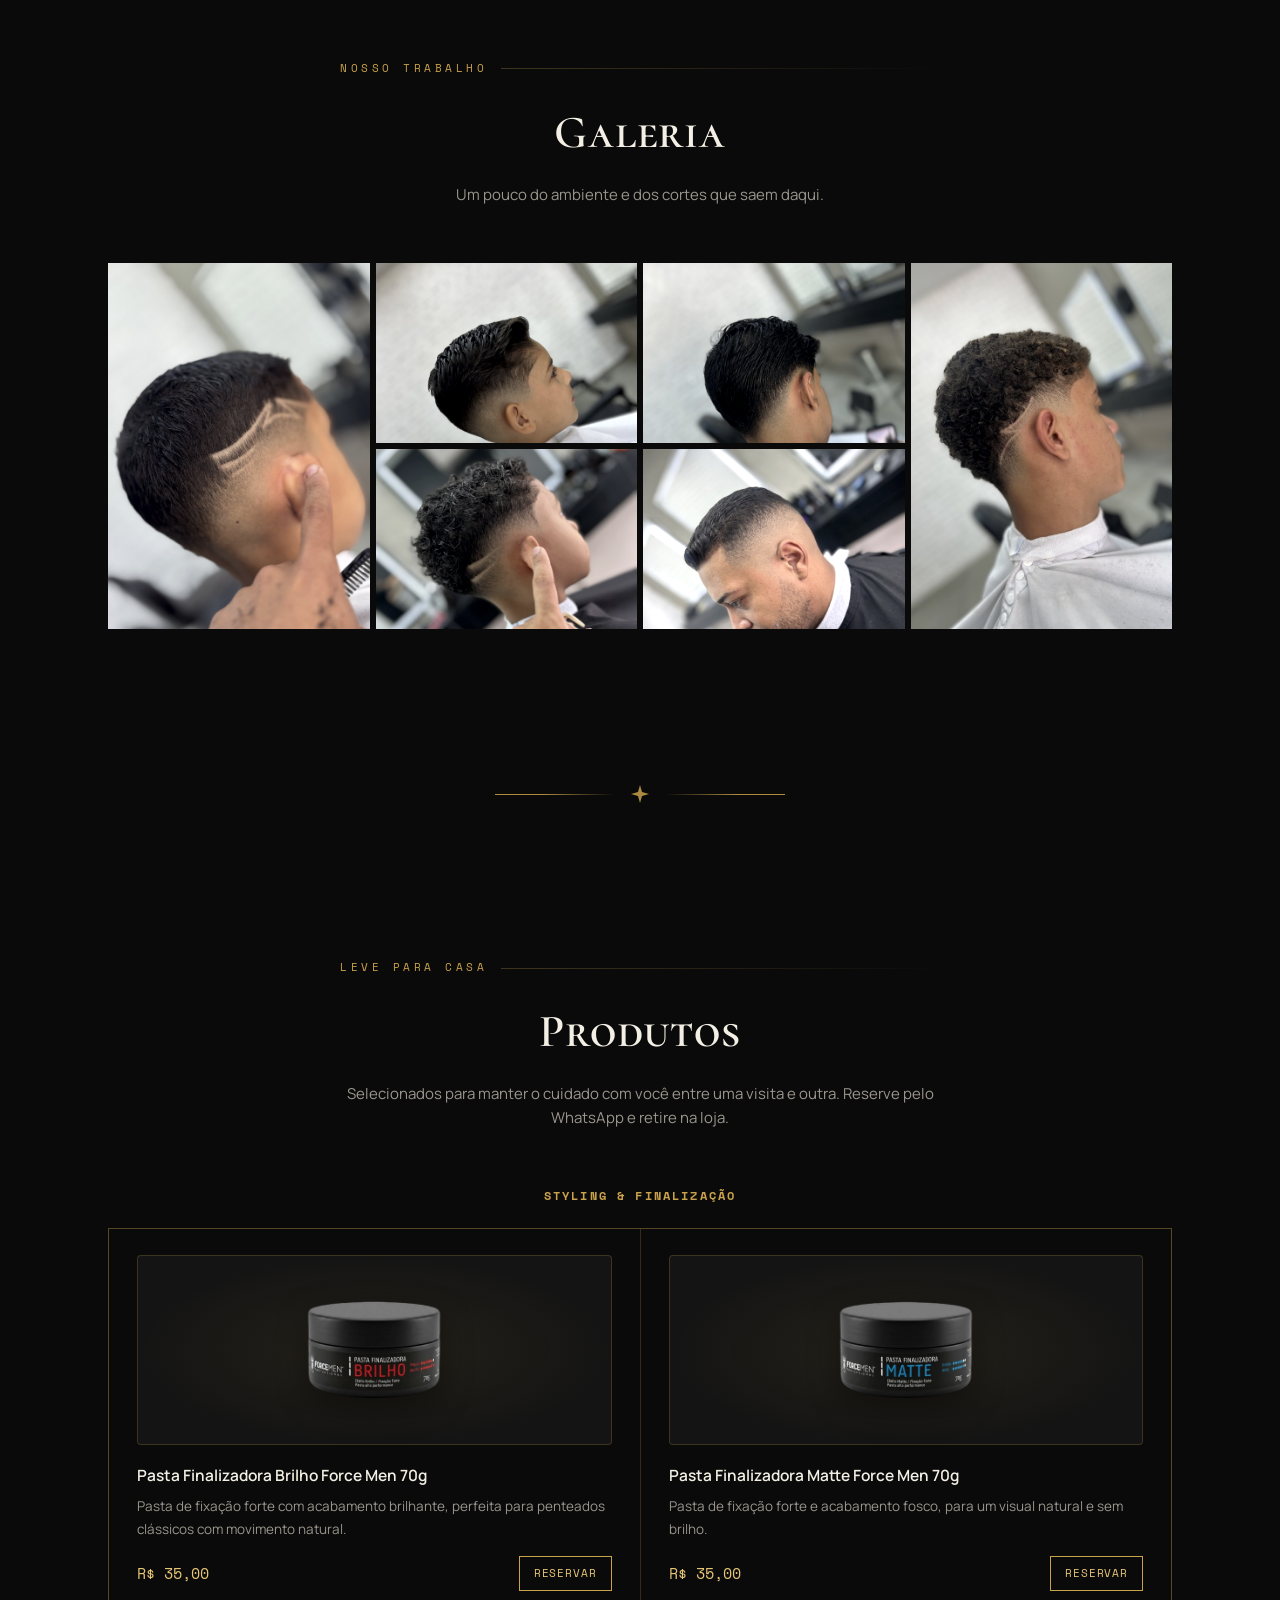
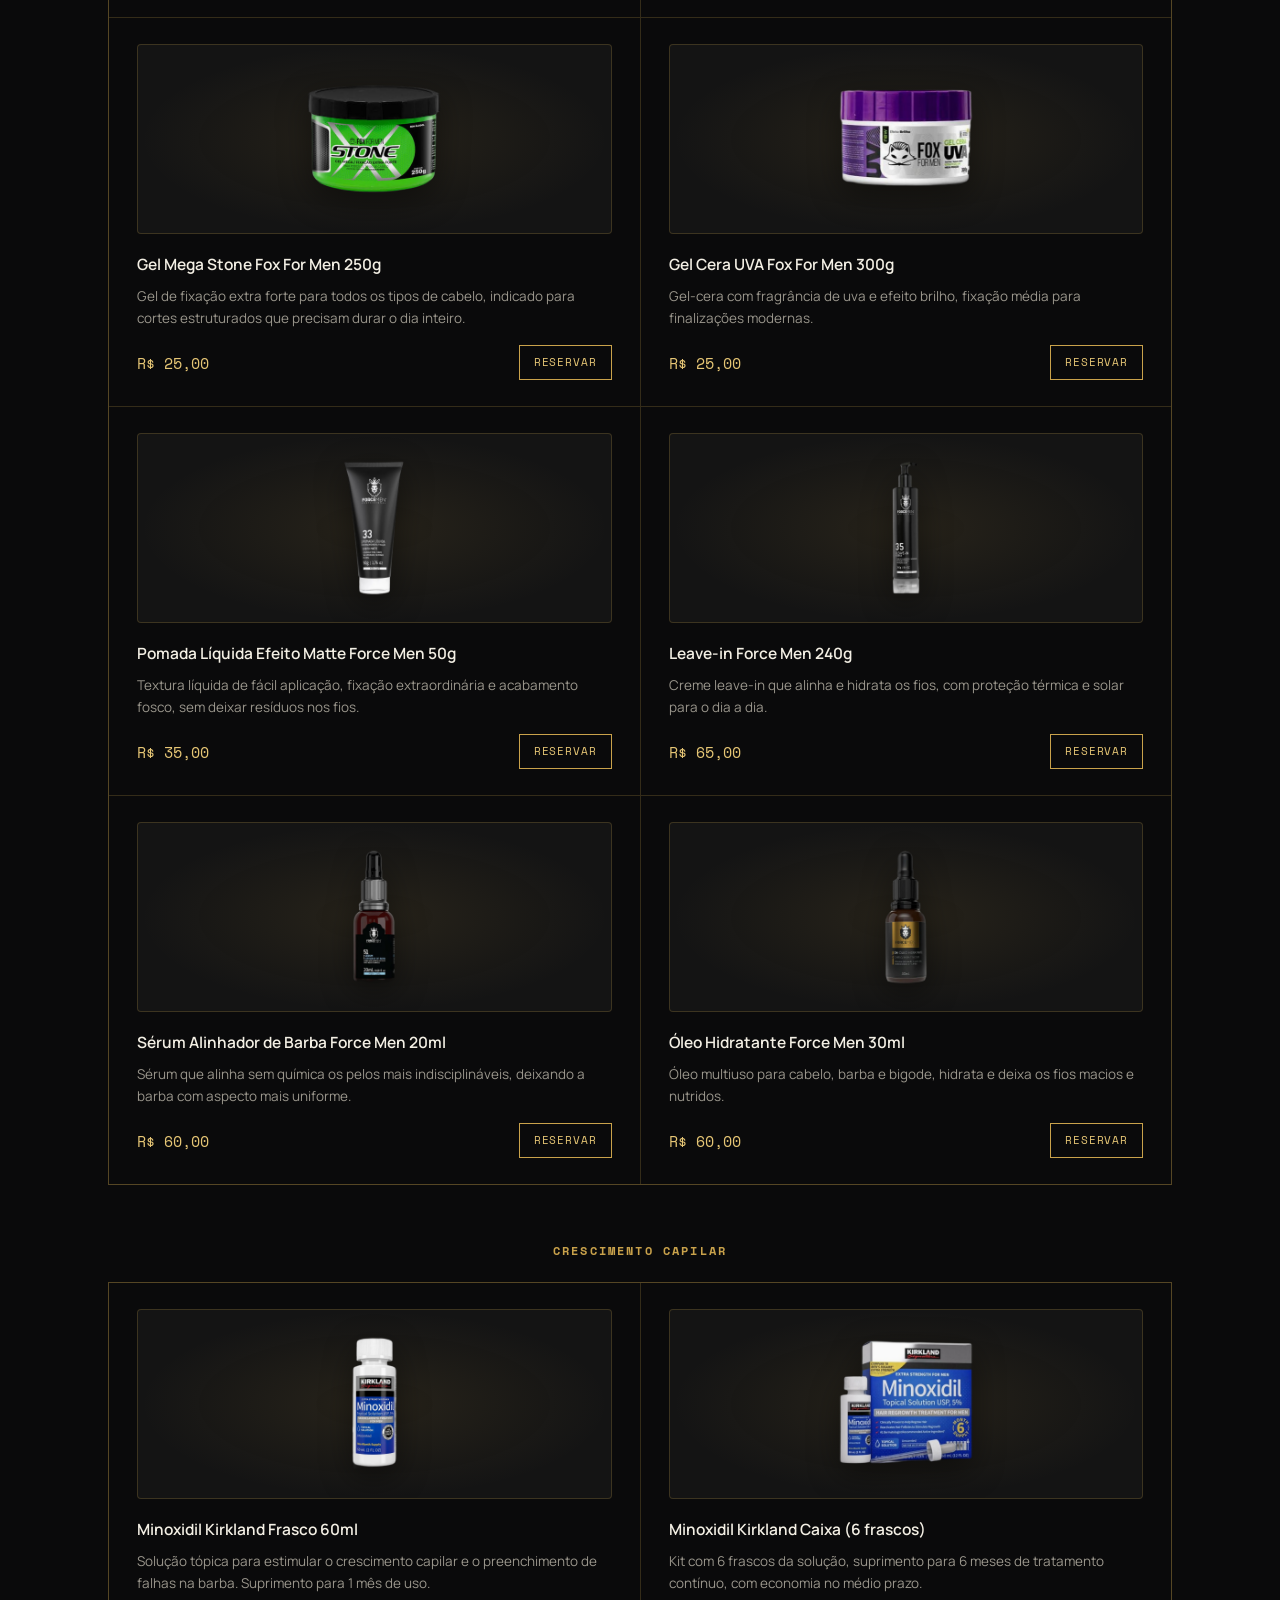
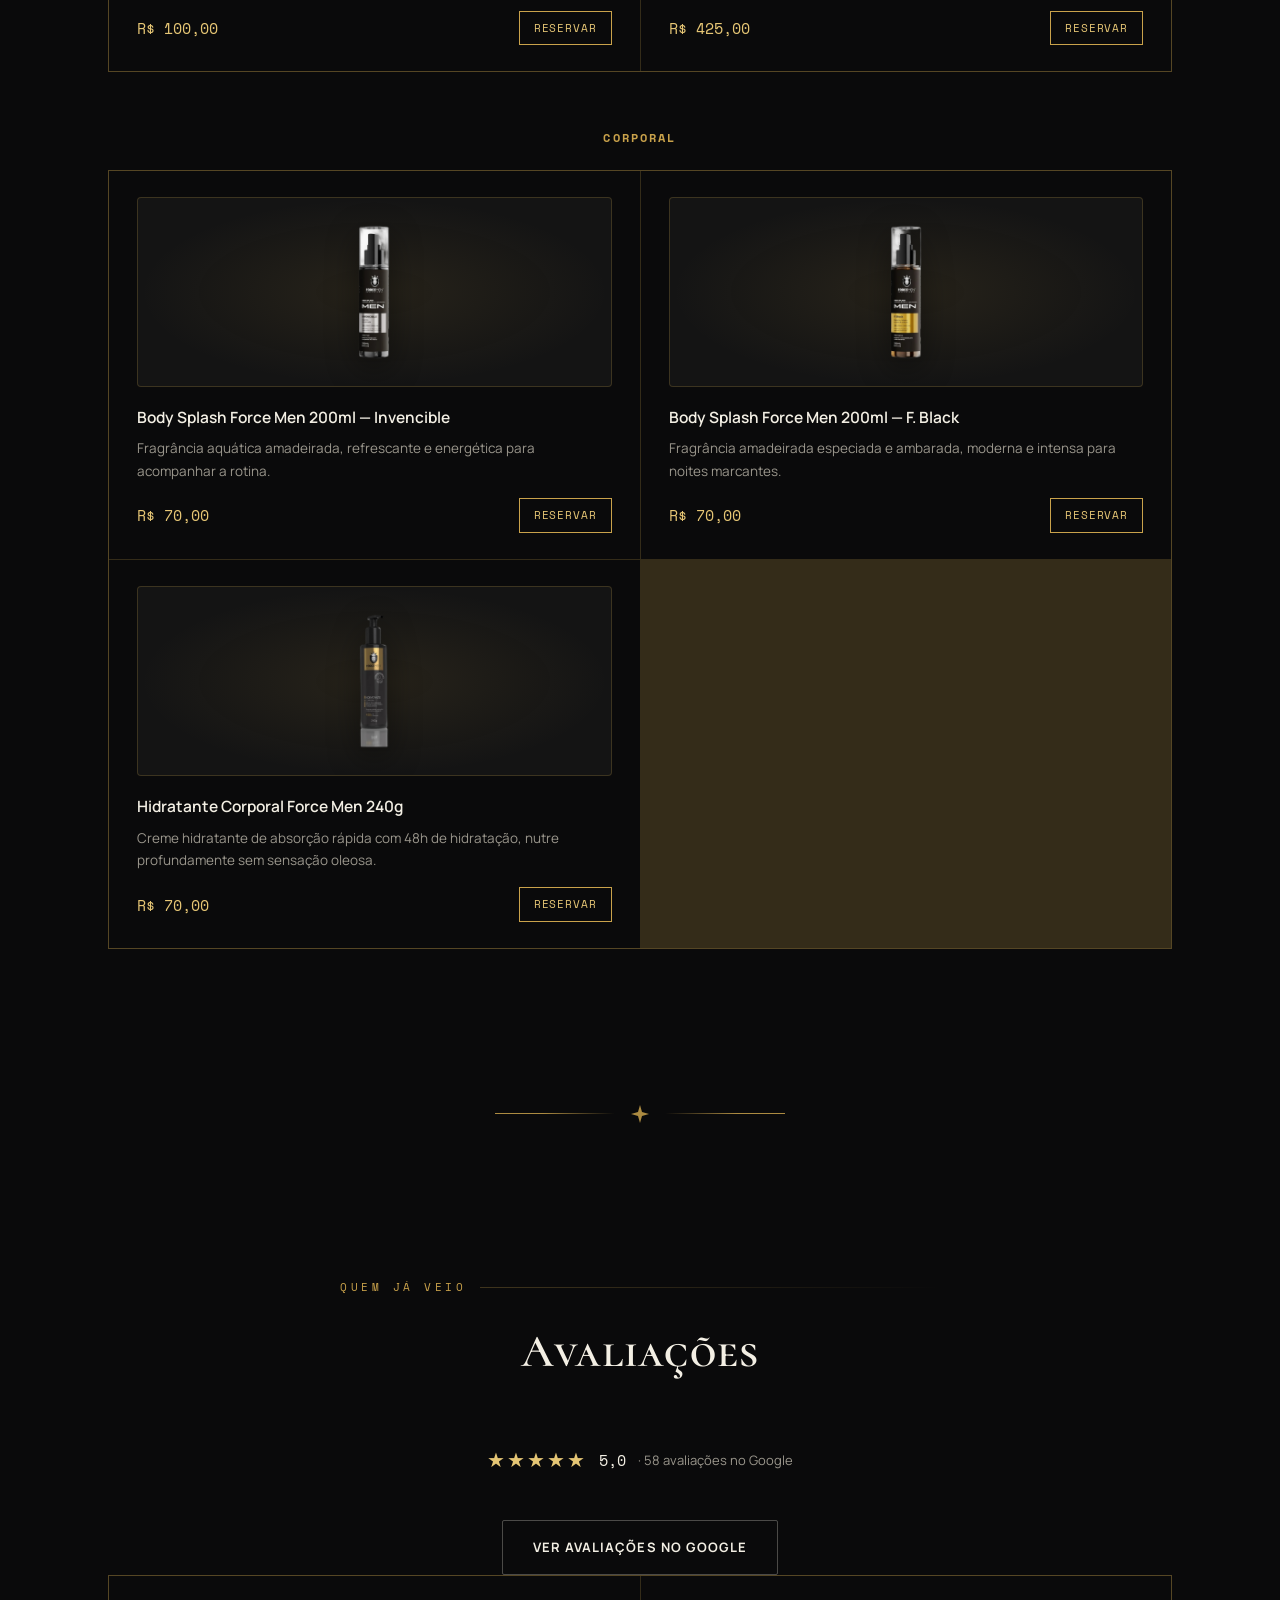
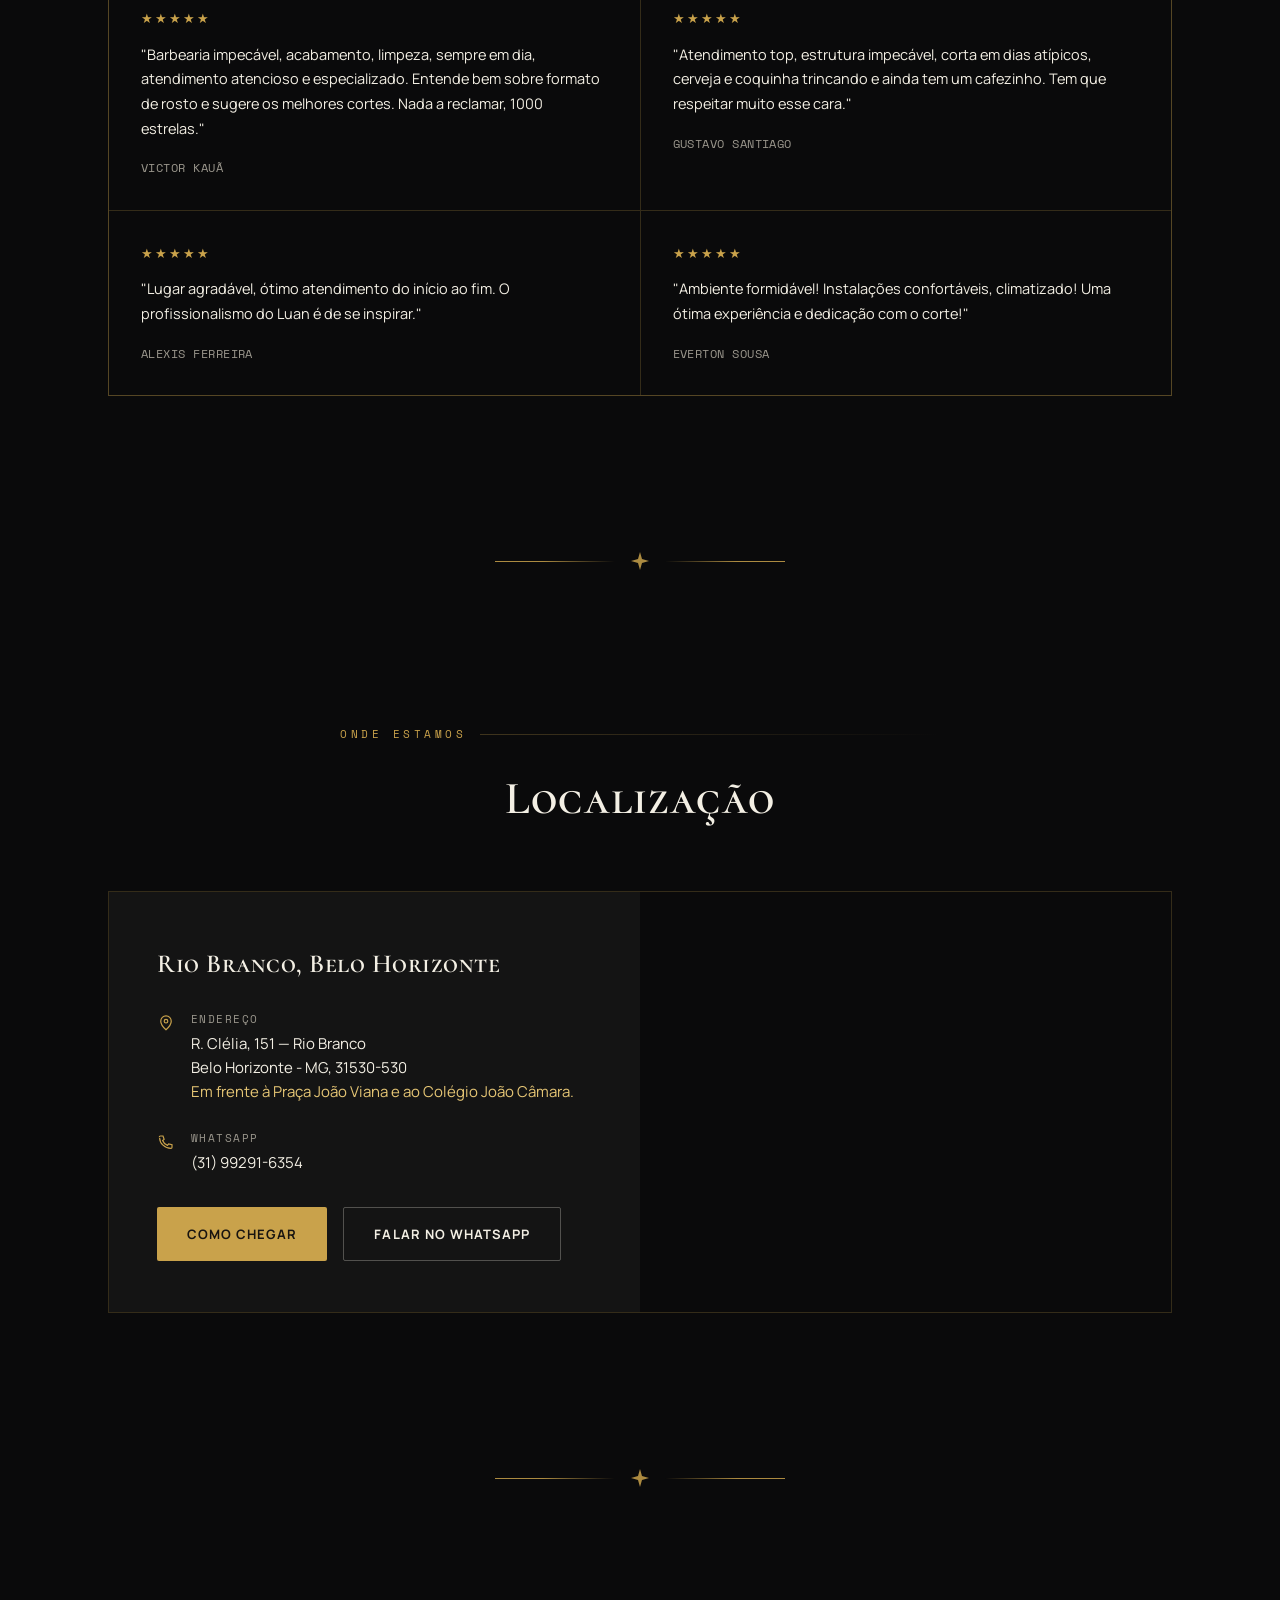
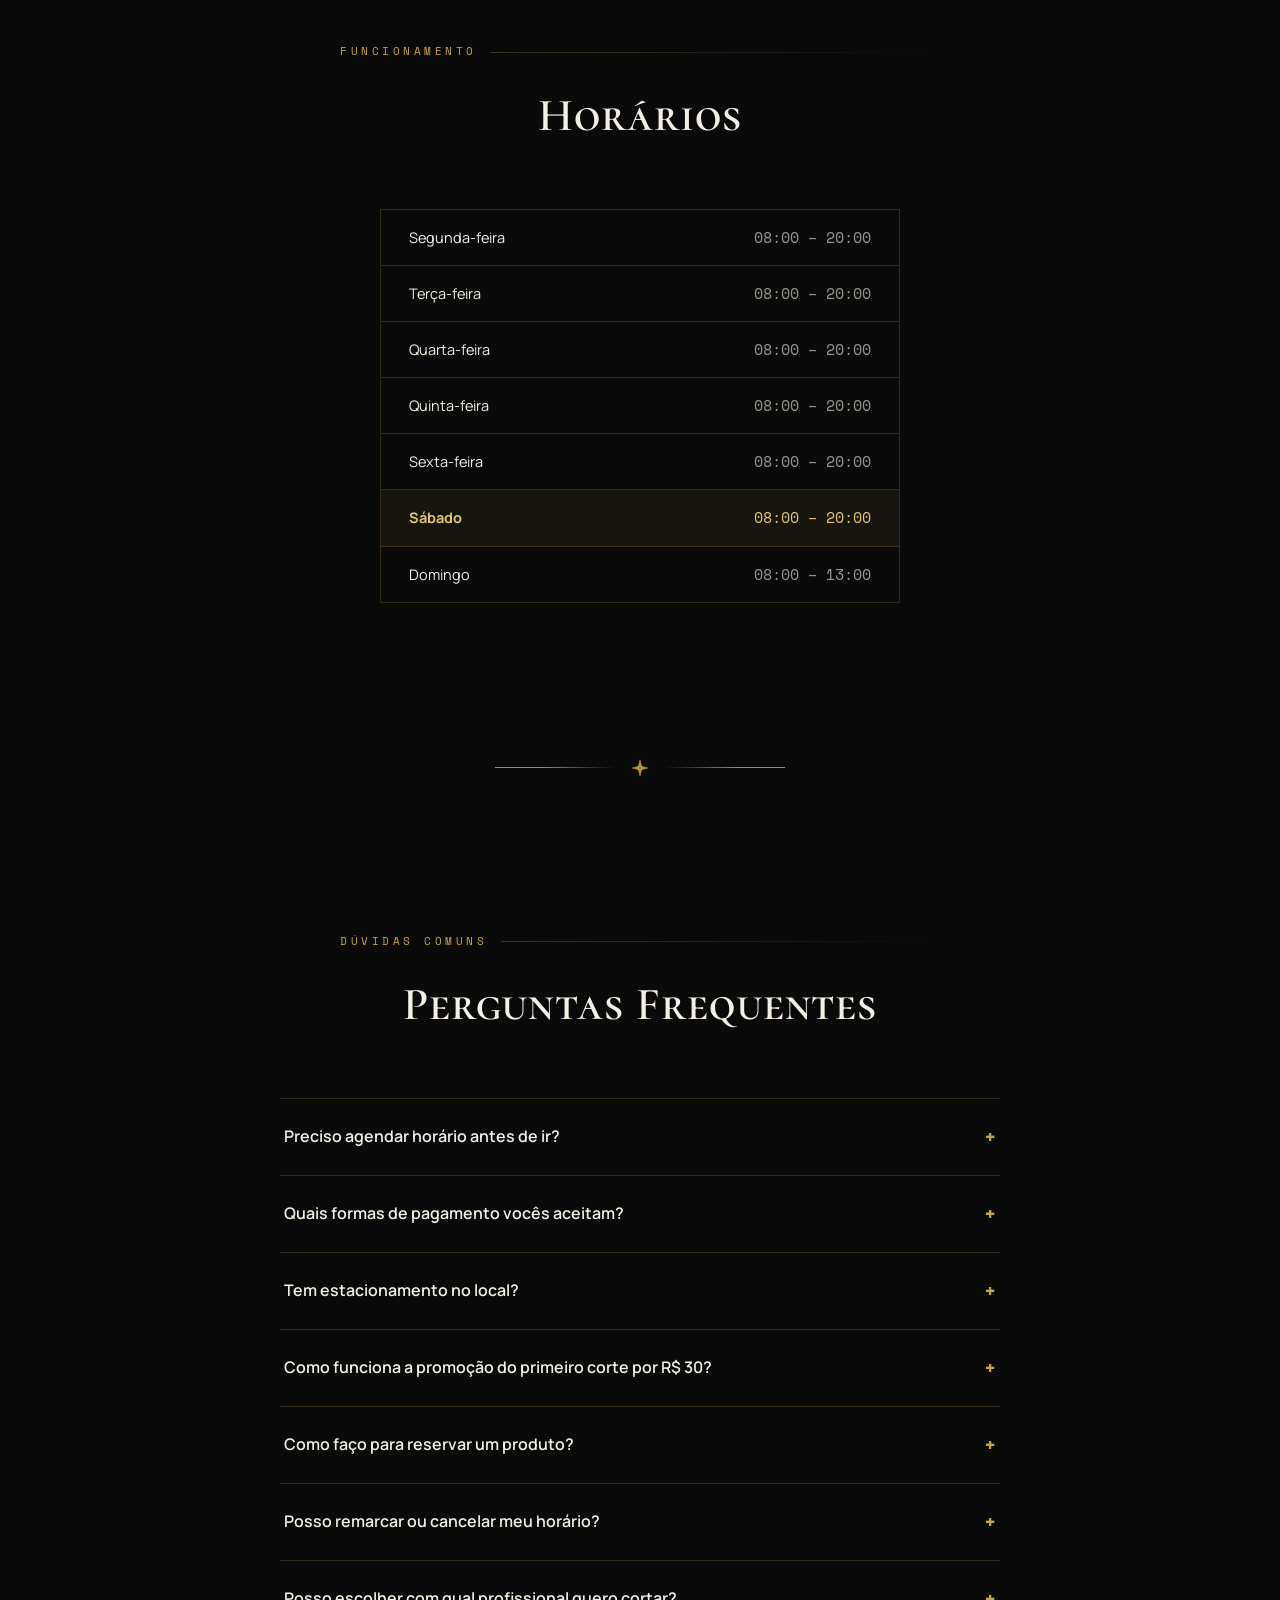
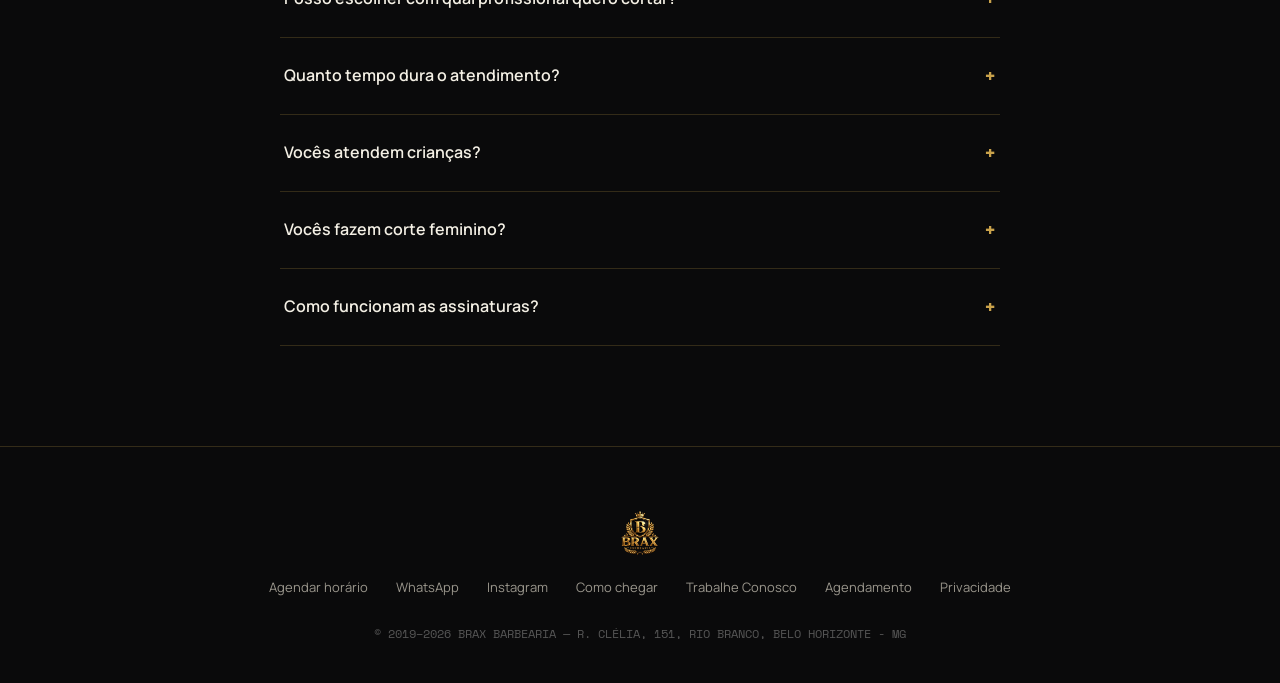
==== commit 79b4a7e3: "Planos de Corte calculados sobre o corte de R$ 45 - Mensal: R$ 128 -> R$ 144 (avulso R$ 180, economi" ====
--- a/Site Brax/index.html
+++ b/Site Brax/index.html
@@ -89,10 +89,10 @@
       { "@type": "Offer", "priceCurrency": "BRL", "price": "55.00", "itemOffered": { "@type": "Service", "name": "Corte e Sobrancelha" } },
       { "@type": "Offer", "priceCurrency": "BRL", "price": "15.00", "itemOffered": { "@type": "Service", "name": "Sobrancelha" } },
       { "@type": "Offer", "priceCurrency": "BRL", "price": "15.00", "itemOffered": { "@type": "Service", "name": "Pezinho" } },
-      { "@type": "Offer", "priceCurrency": "BRL", "price": "128.00", "itemOffered": { "@type": "Service", "name": "Assinatura Mensal — Corte (4 cortes por mês)" } },
+      { "@type": "Offer", "priceCurrency": "BRL", "price": "144.00", "itemOffered": { "@type": "Service", "name": "Assinatura Mensal — Corte (4 cortes por mês)" } },
       { "@type": "Offer", "priceCurrency": "BRL", "price": "176.00", "itemOffered": { "@type": "Service", "name": "Assinatura Mensal — Corte e Sobrancelha (4 atendimentos por mês)" } },
       { "@type": "Offer", "priceCurrency": "BRL", "price": "288.00", "itemOffered": { "@type": "Service", "name": "Assinatura Mensal — Corte, Barba e Sobrancelha (4 atendimentos por mês)" } },
-      { "@type": "Offer", "priceCurrency": "BRL", "price": "64.00", "itemOffered": { "@type": "Service", "name": "Assinatura Quinzenal — Corte (2 cortes por mês)" } },
+      { "@type": "Offer", "priceCurrency": "BRL", "price": "72.00", "itemOffered": { "@type": "Service", "name": "Assinatura Quinzenal — Corte (2 cortes por mês)" } },
       { "@type": "Offer", "priceCurrency": "BRL", "price": "88.00", "itemOffered": { "@type": "Service", "name": "Assinatura Quinzenal — Corte e Sobrancelha (2 atendimentos por mês)" } },
       { "@type": "Offer", "priceCurrency": "BRL", "price": "144.00", "itemOffered": { "@type": "Service", "name": "Assinatura Quinzenal — Corte, Barba e Sobrancelha (2 atendimentos por mês)" } }
     ]
@@ -397,14 +397,14 @@
       <div class="sub-grid" id="subMensal">
         <article class="sub-card">
           <h3 class="sub-name">Corte</h3>
-          <div class="sub-price"><span class="cur">R$</span> 128 <span class="per">/mês</span></div>
-          <p class="sub-count">4 cortes por mês <span>· no avulso, R$ 160</span></p>
-          <p class="sub-save">Economize R$ 32 por mês <span>(20%)</span></p>
+          <div class="sub-price"><span class="cur">R$</span> 144 <span class="per">/mês</span></div>
+          <p class="sub-count">4 cortes por mês <span>· no avulso, R$ 180</span></p>
+          <p class="sub-save">Economize R$ 36 por mês <span>(20%)</span></p>
           <ul class="sub-incl">
             <li>Corte</li>
             <li>Com o profissional que você escolher</li>
           </ul>
-          <a class="sub-btn" target="_blank" rel="noopener" href="https://wa.me/5531992916354?text=Ol%C3%A1%21%20Quero%20assinar%20o%20plano%20Mensal%20%C2%B7%20Corte%20%28R%24%20128%2Fm%C3%AAs%29.">Quero assinar</a>
+          <a class="sub-btn" target="_blank" rel="noopener" href="https://wa.me/5531992916354?text=Ol%C3%A1%21%20Quero%20assinar%20o%20plano%20Mensal%20%C2%B7%20Corte%20%28R%24%20144%2Fm%C3%AAs%29.">Quero assinar</a>
         </article>
 
         <article class="sub-card">
@@ -439,14 +439,14 @@
       <div class="sub-grid" id="subQuinzenal">
         <article class="sub-card">
           <h3 class="sub-name">Corte</h3>
-          <div class="sub-price"><span class="cur">R$</span> 64 <span class="per">/mês</span></div>
-          <p class="sub-count">2 cortes por mês <span>· no avulso, R$ 80</span></p>
-          <p class="sub-save">Economize R$ 16 por mês <span>(20%)</span></p>
+          <div class="sub-price"><span class="cur">R$</span> 72 <span class="per">/mês</span></div>
+          <p class="sub-count">2 cortes por mês <span>· no avulso, R$ 90</span></p>
+          <p class="sub-save">Economize R$ 18 por mês <span>(20%)</span></p>
           <ul class="sub-incl">
             <li>Corte</li>
             <li>Com o profissional que você escolher</li>
           </ul>
-          <a class="sub-btn" target="_blank" rel="noopener" href="https://wa.me/5531992916354?text=Ol%C3%A1%21%20Quero%20assinar%20o%20plano%20Quinzenal%20%C2%B7%20Corte%20%28R%24%2064%2Fm%C3%AAs%29.">Quero assinar</a>
+          <a class="sub-btn" target="_blank" rel="noopener" href="https://wa.me/5531992916354?text=Ol%C3%A1%21%20Quero%20assinar%20o%20plano%20Quinzenal%20%C2%B7%20Corte%20%28R%24%2072%2Fm%C3%AAs%29.">Quero assinar</a>
         </article>
 
         <article class="sub-card">
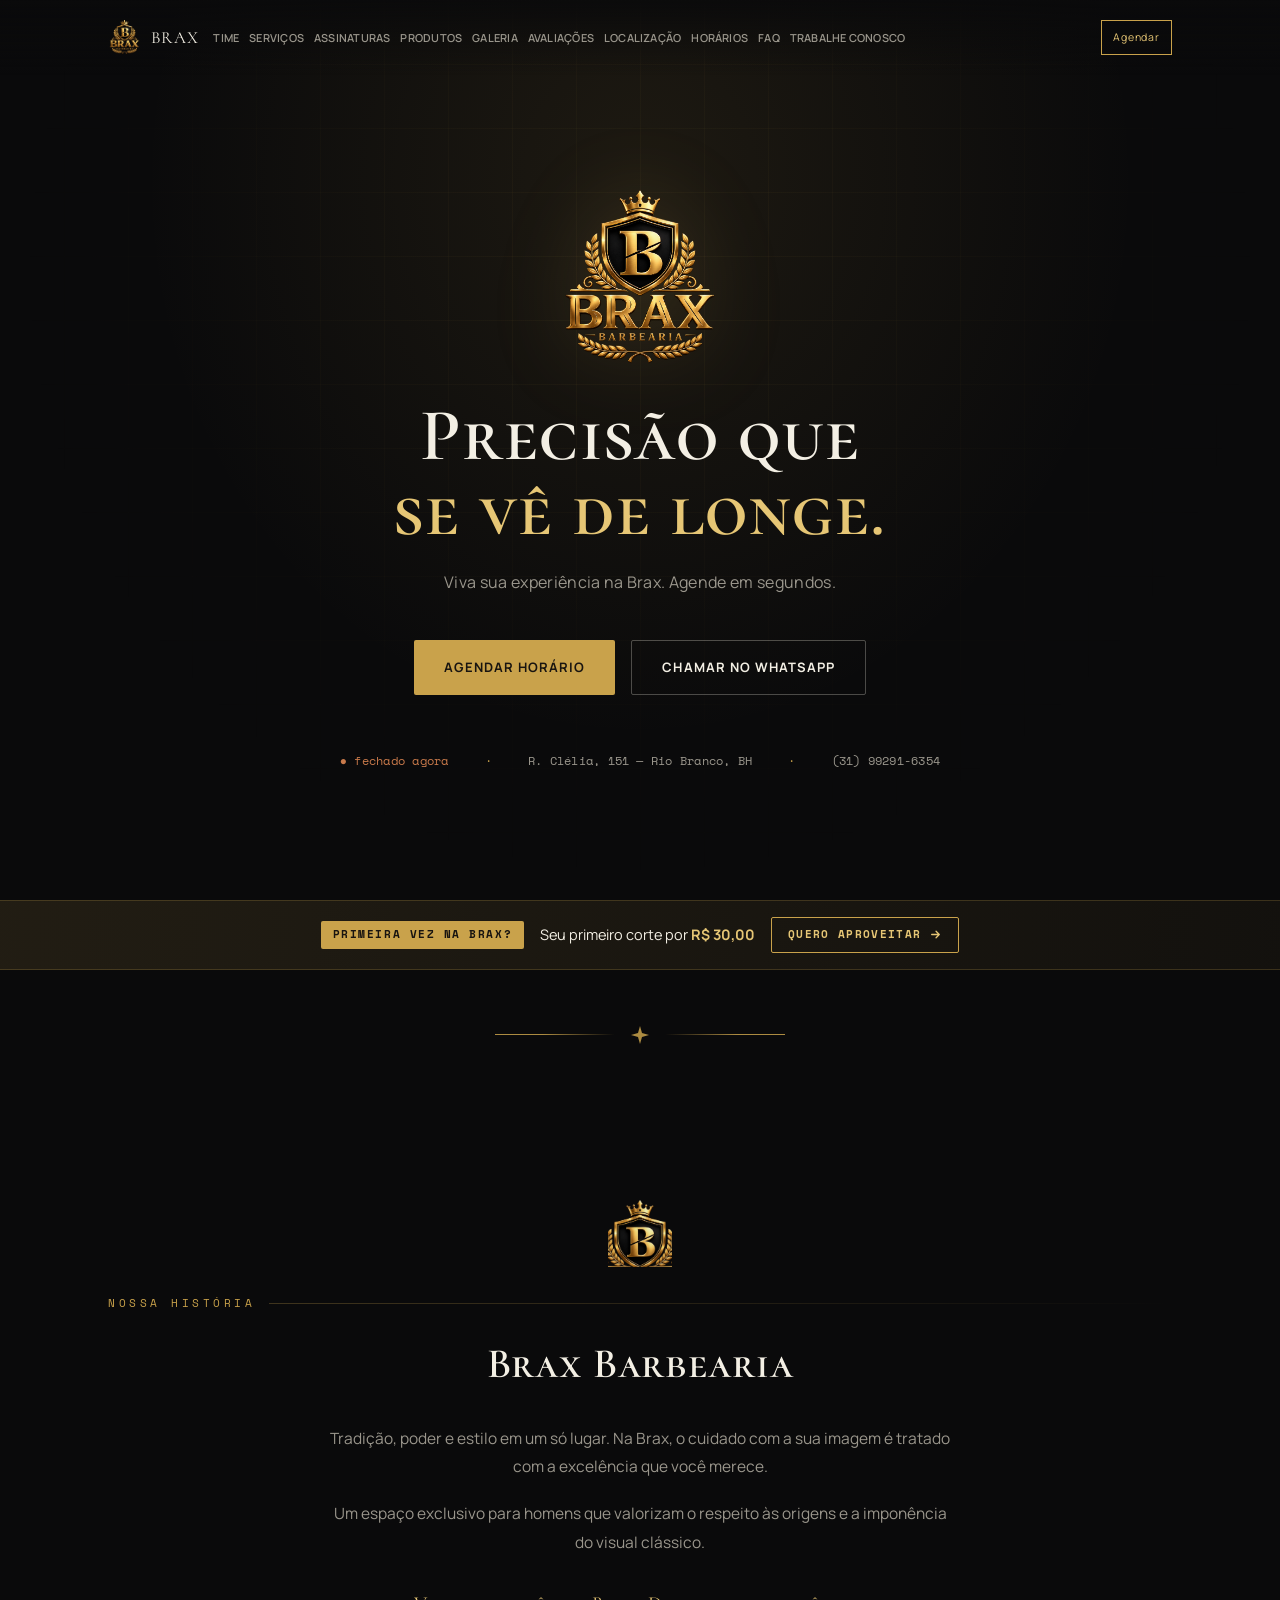
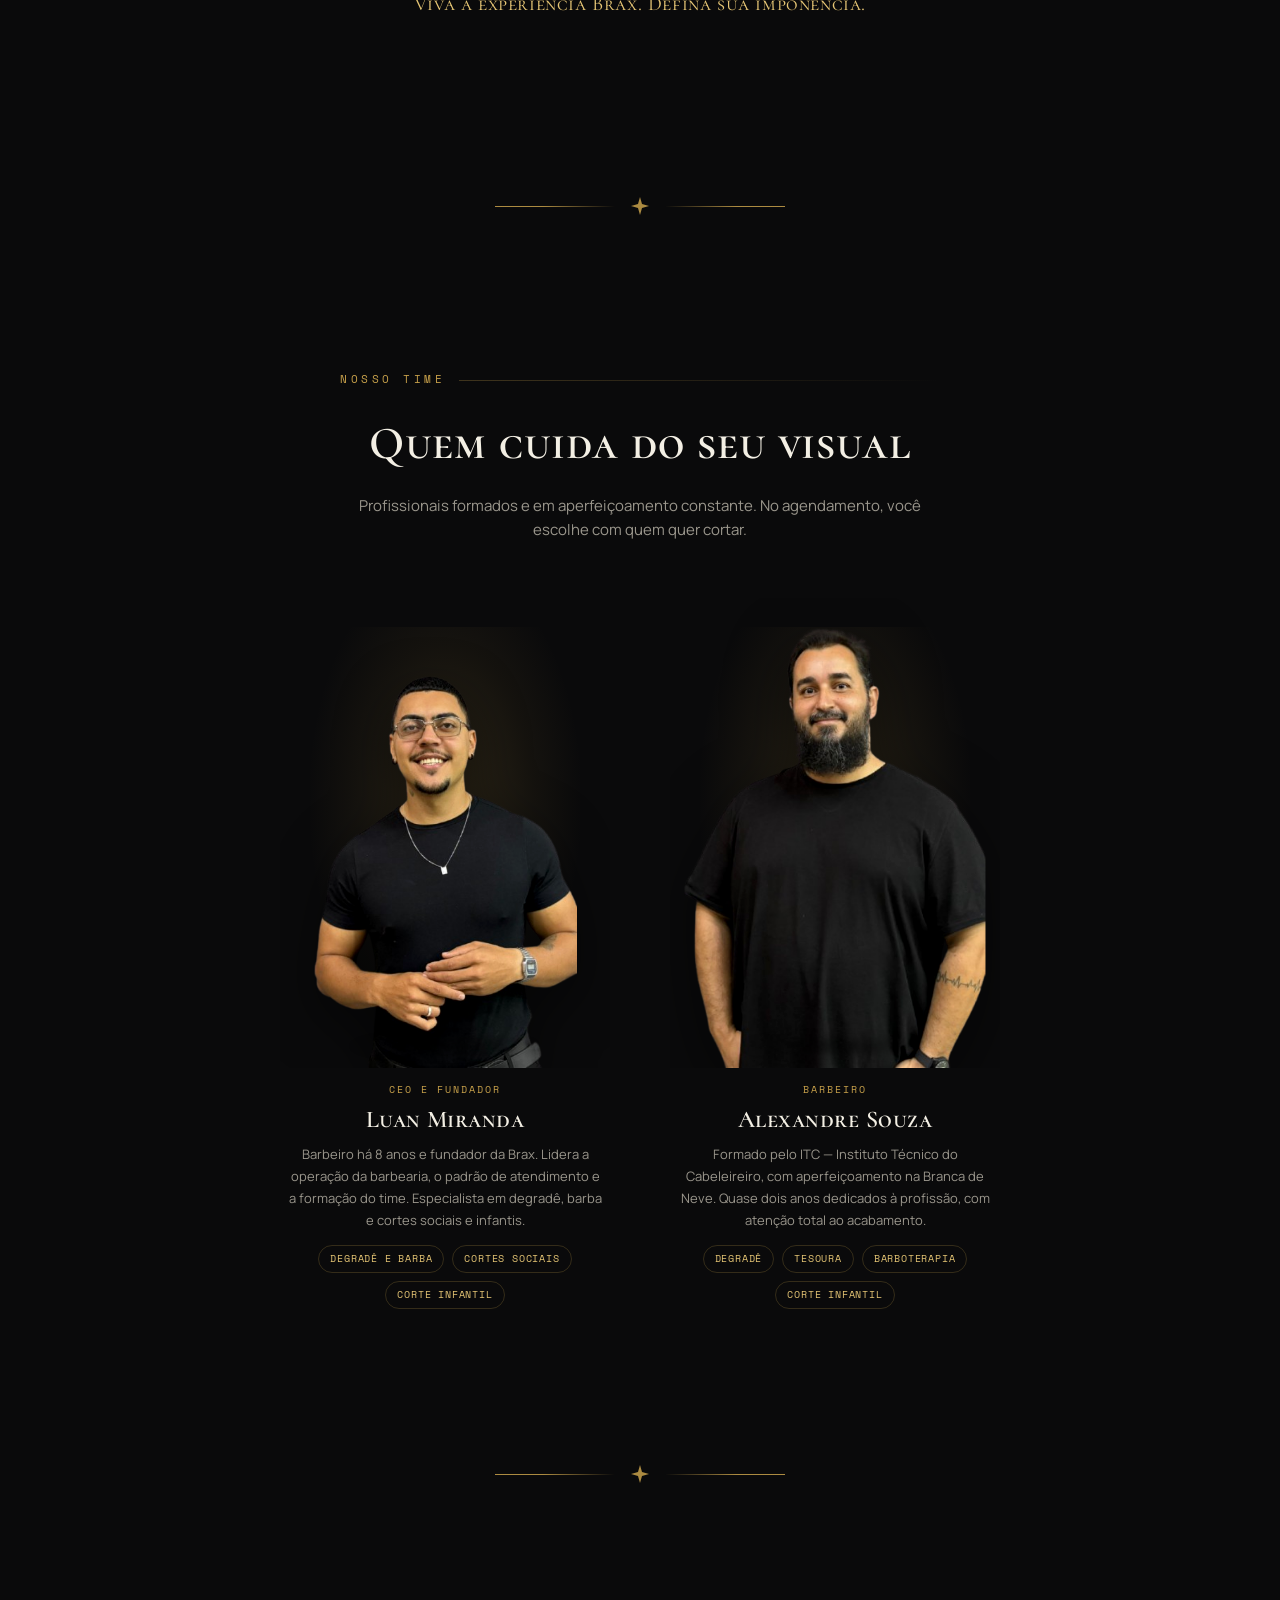
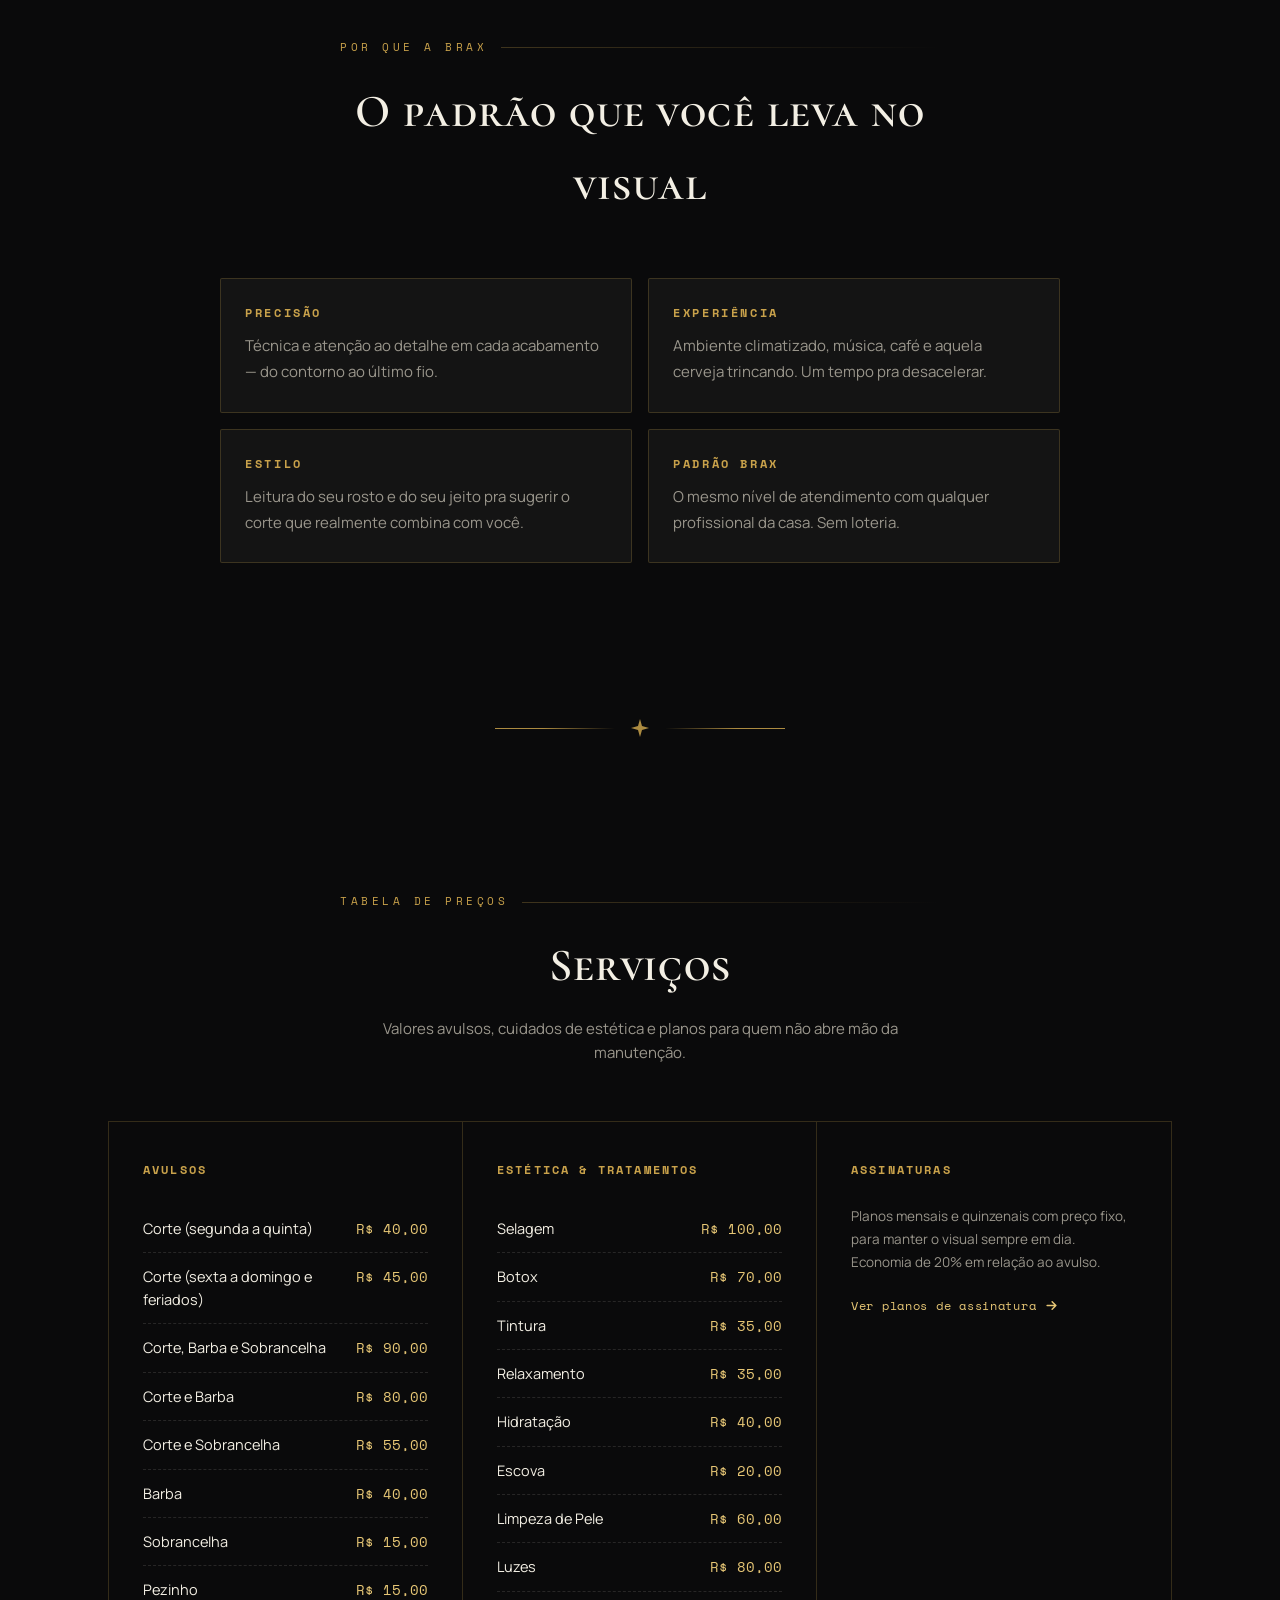
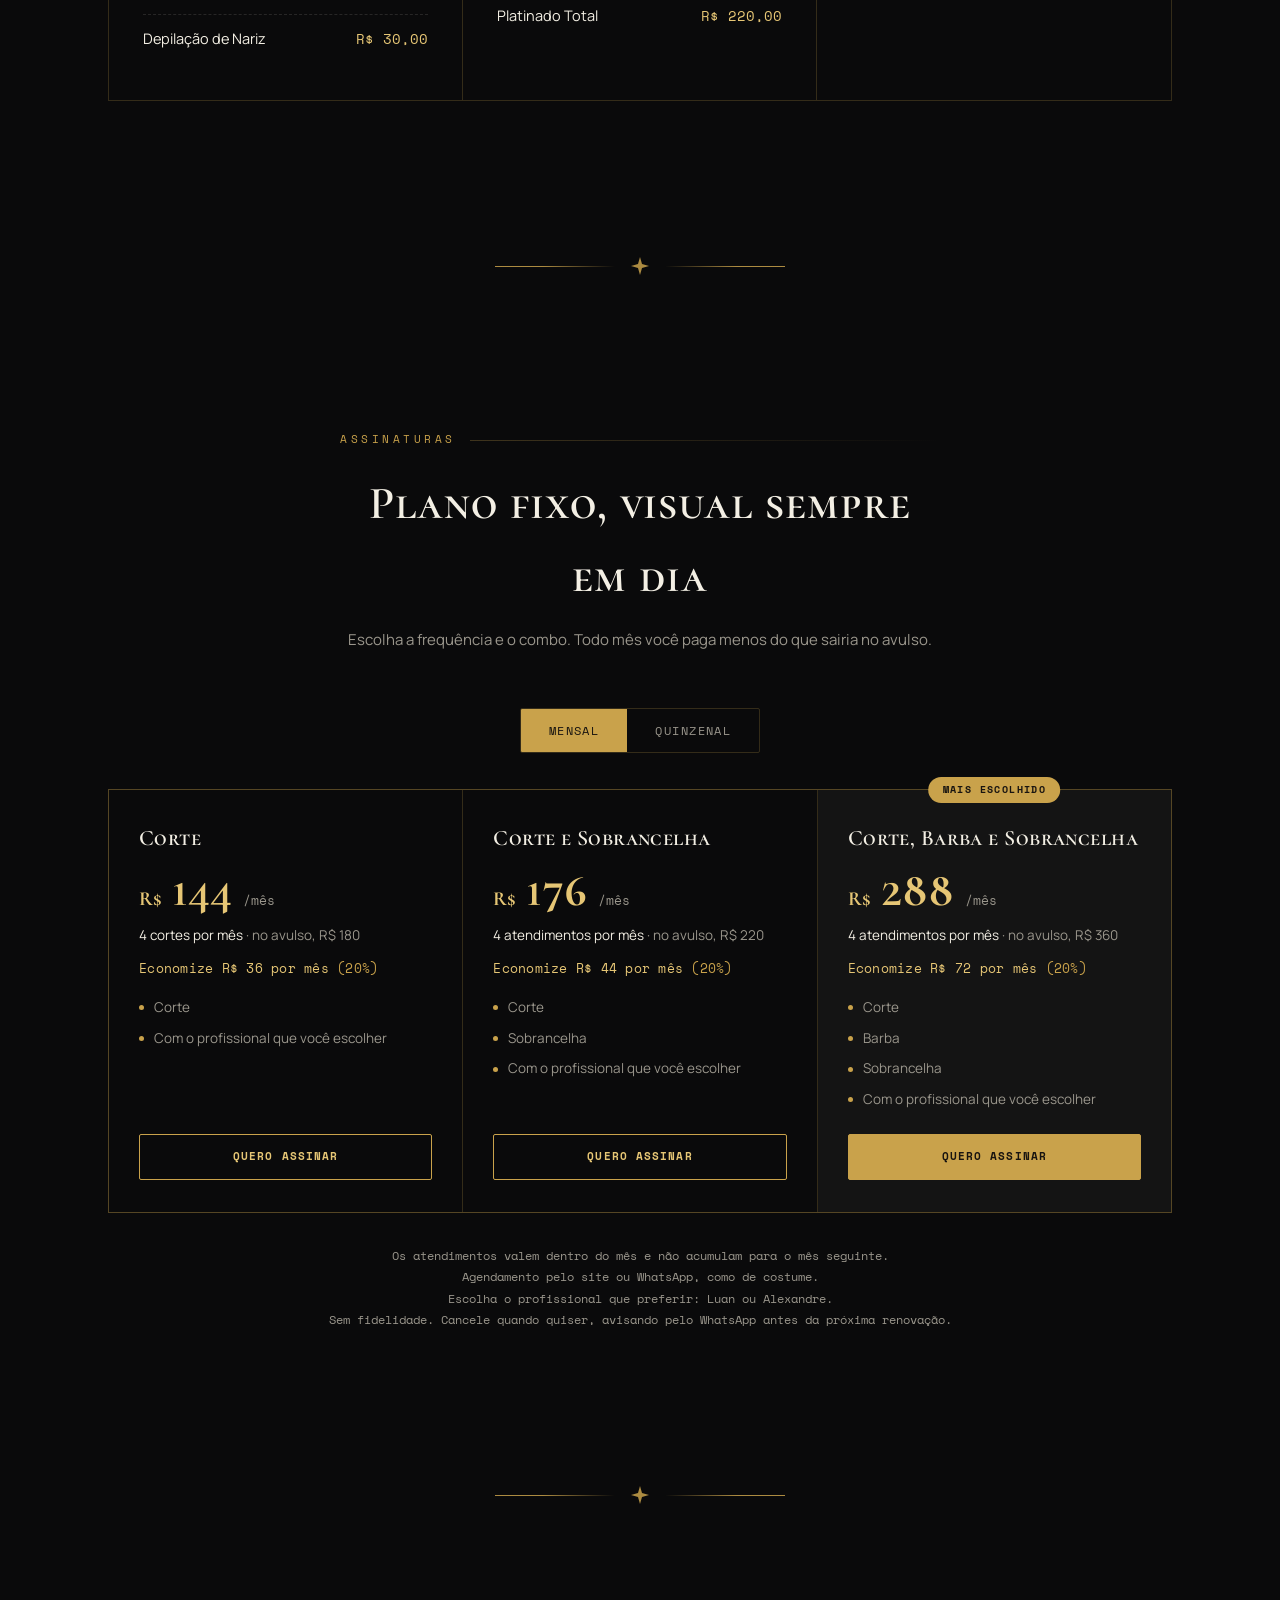
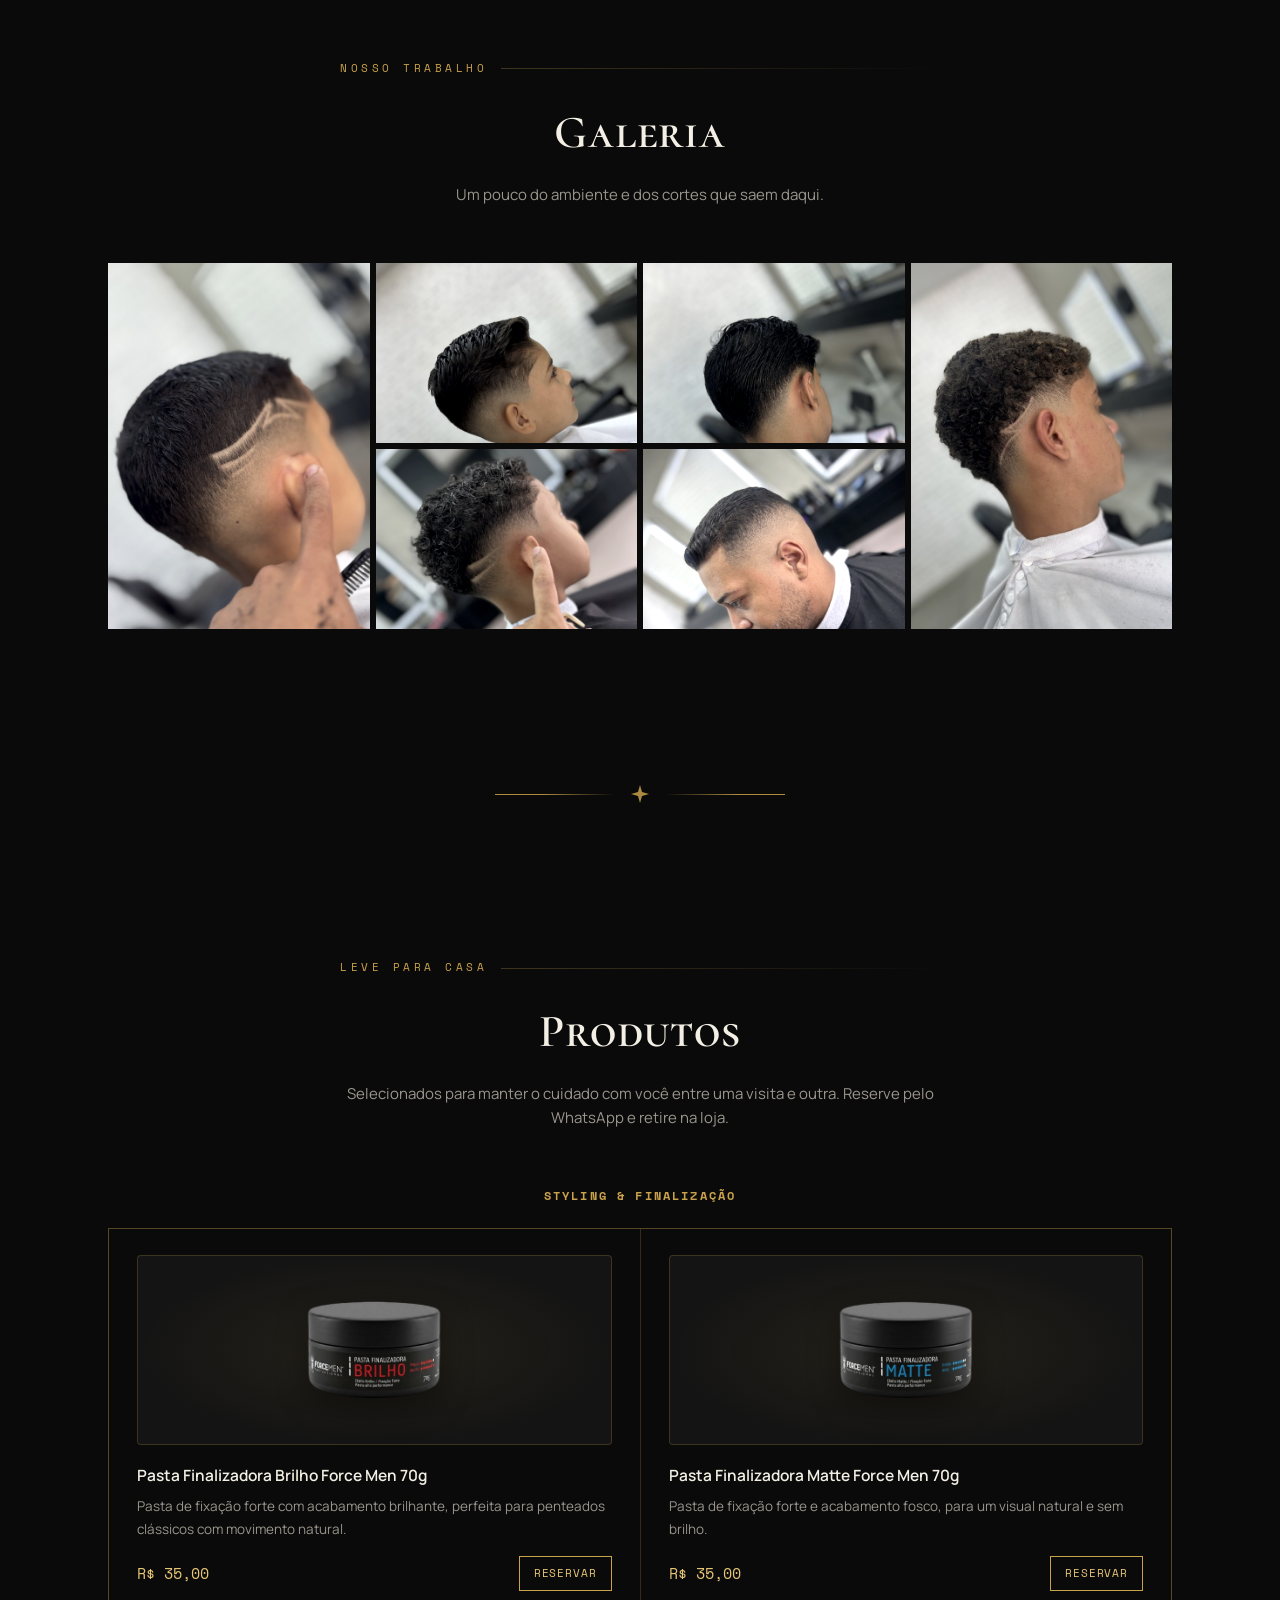
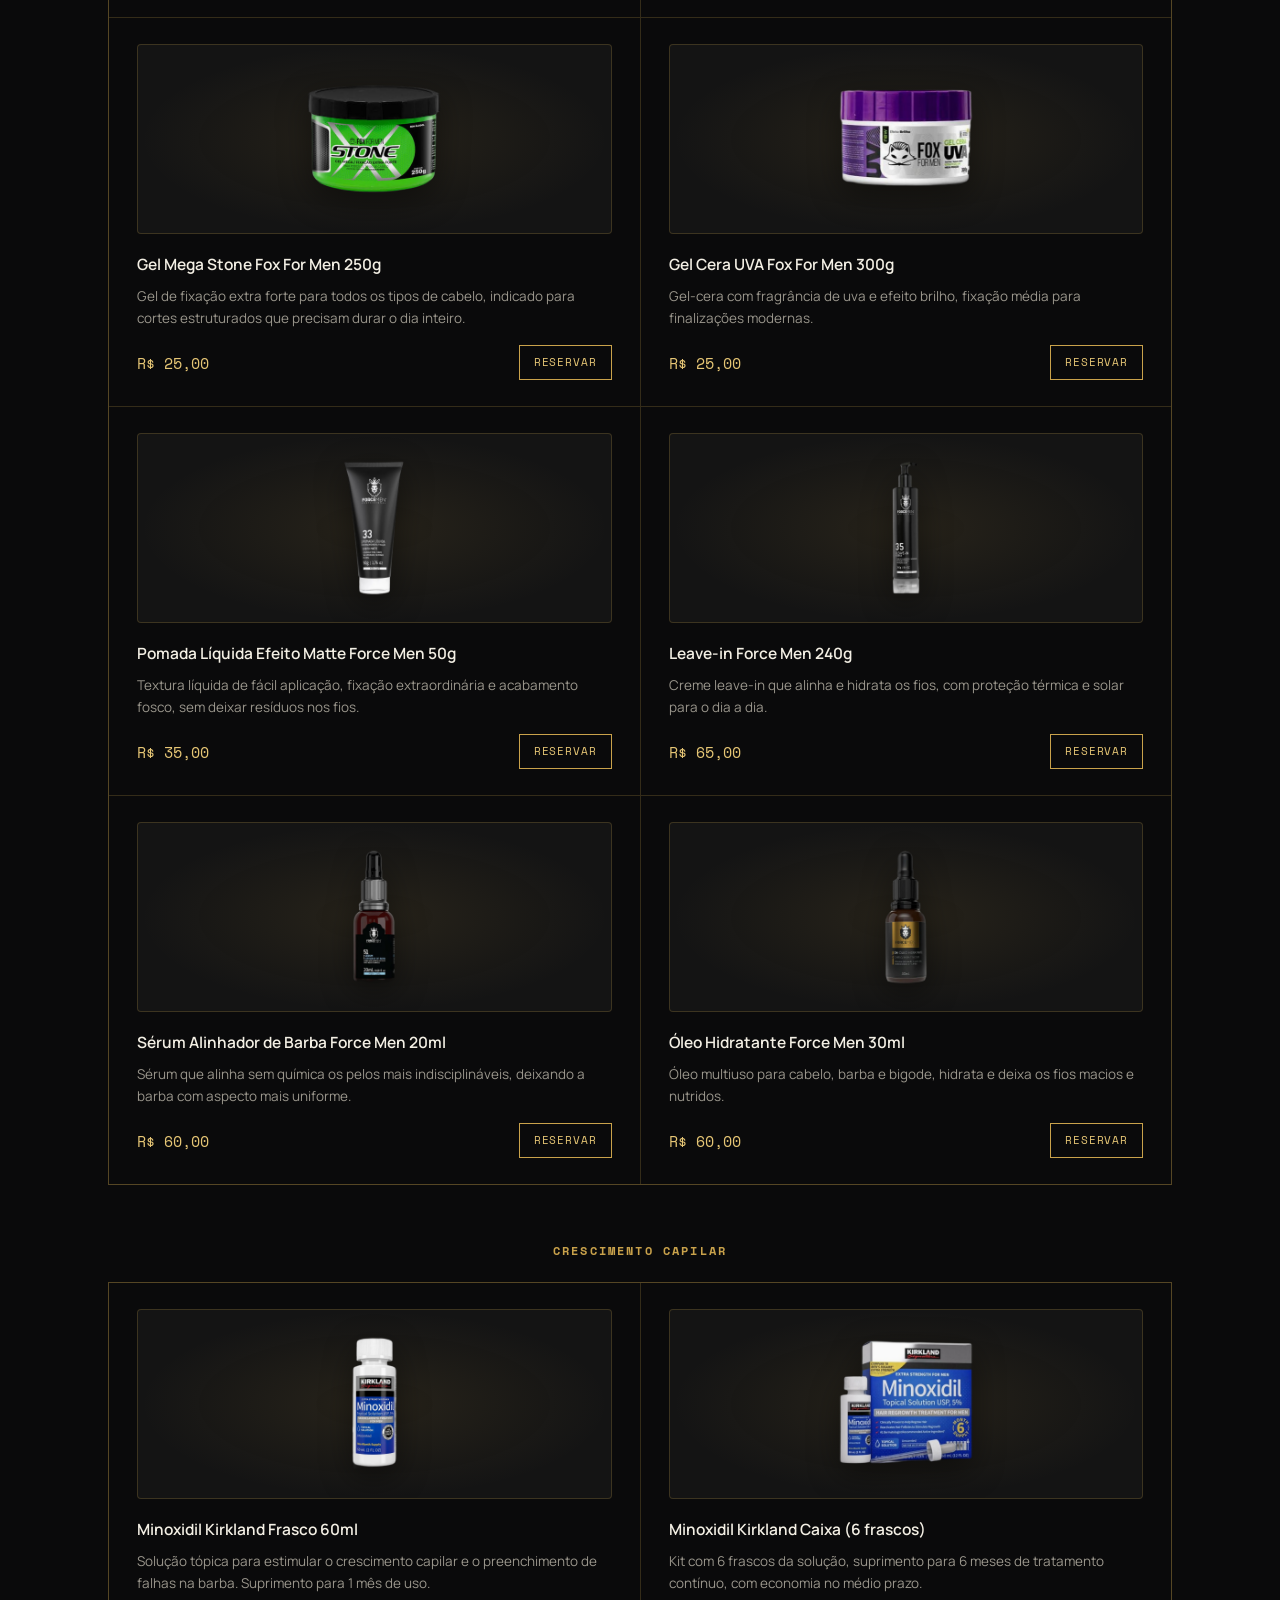
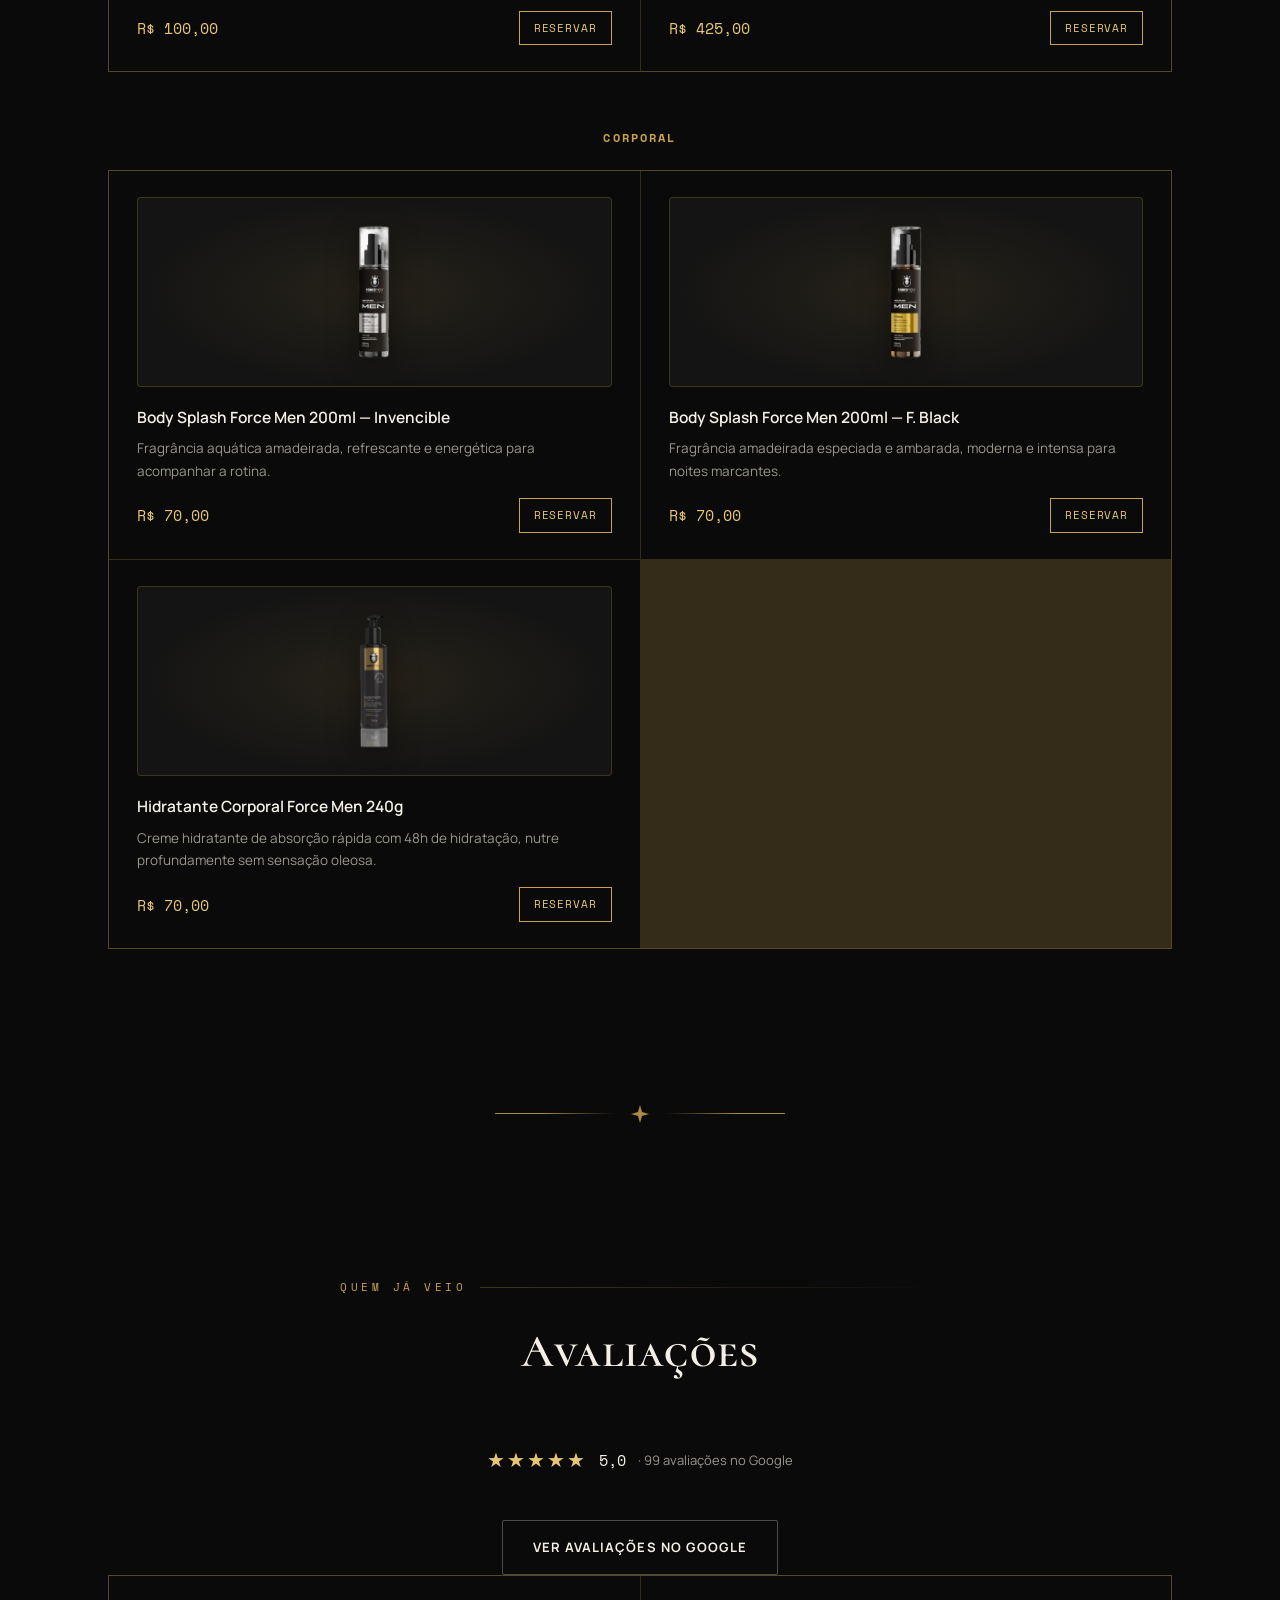
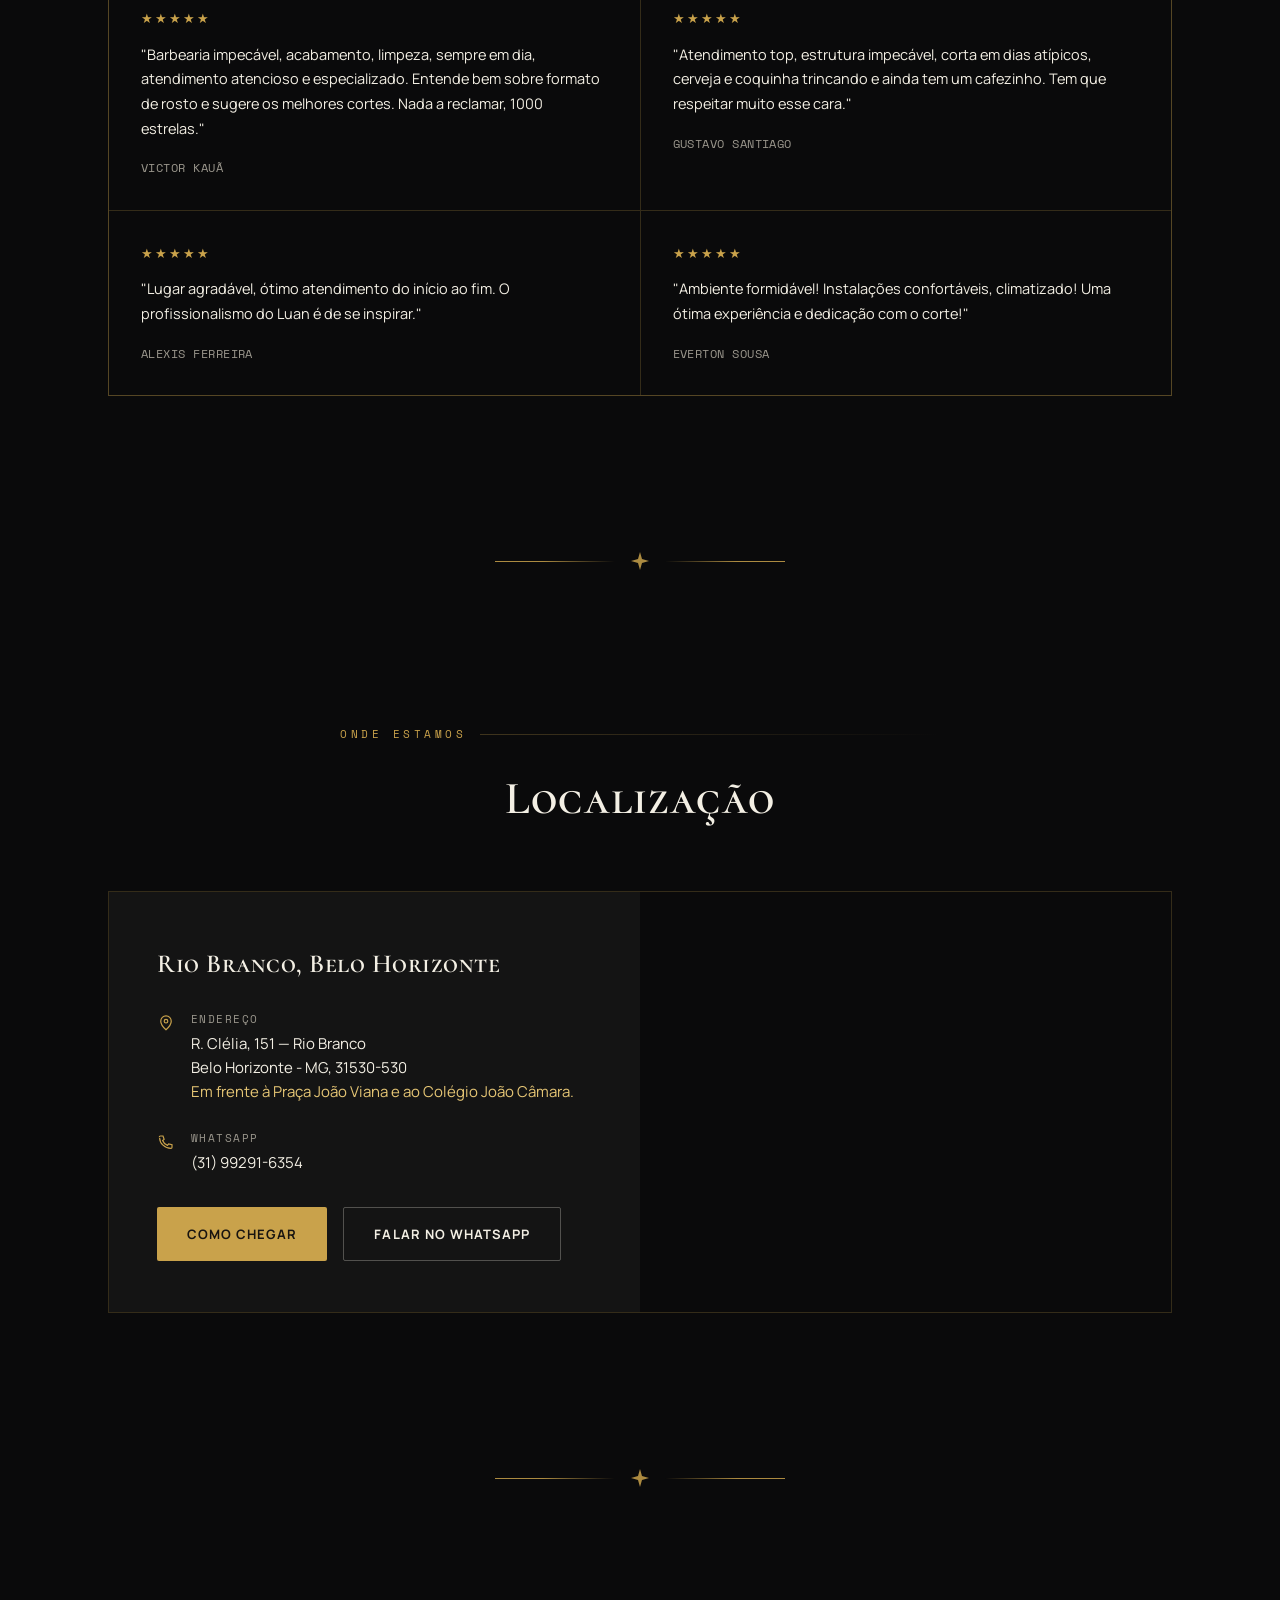
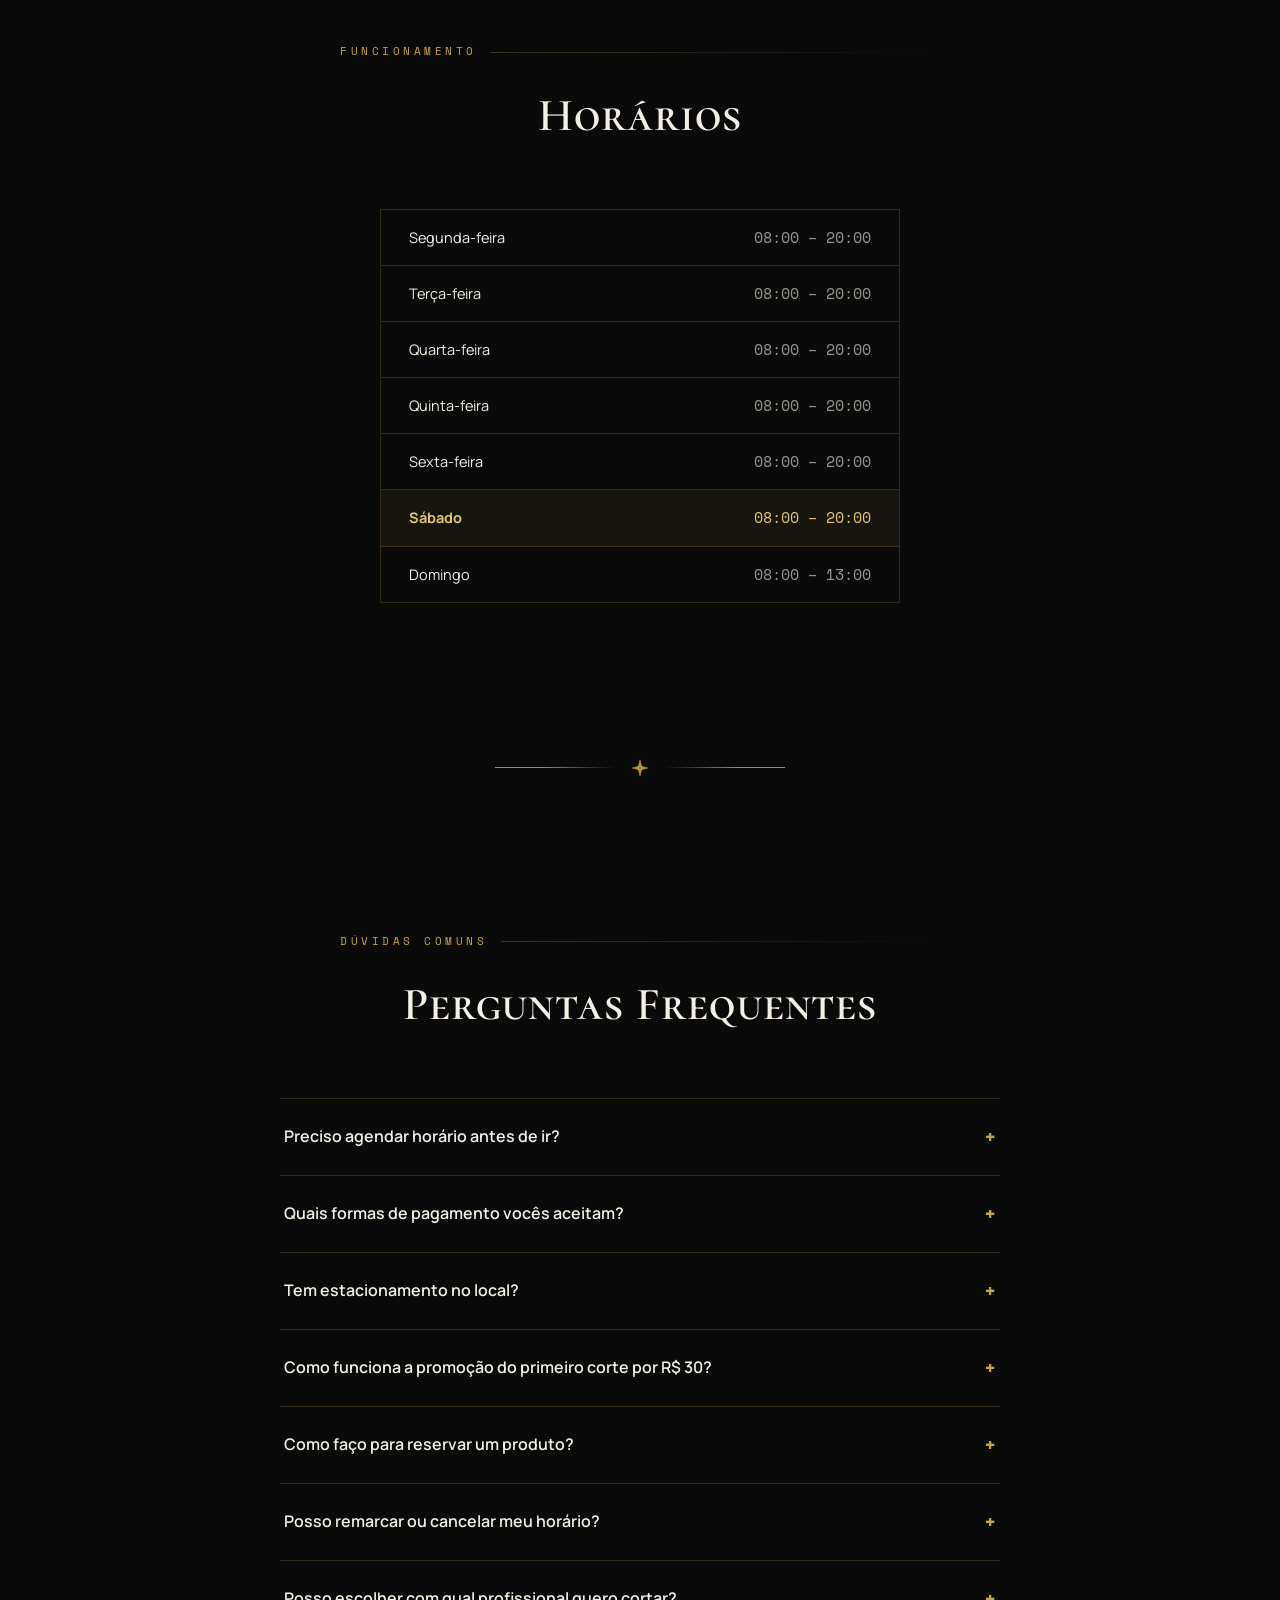
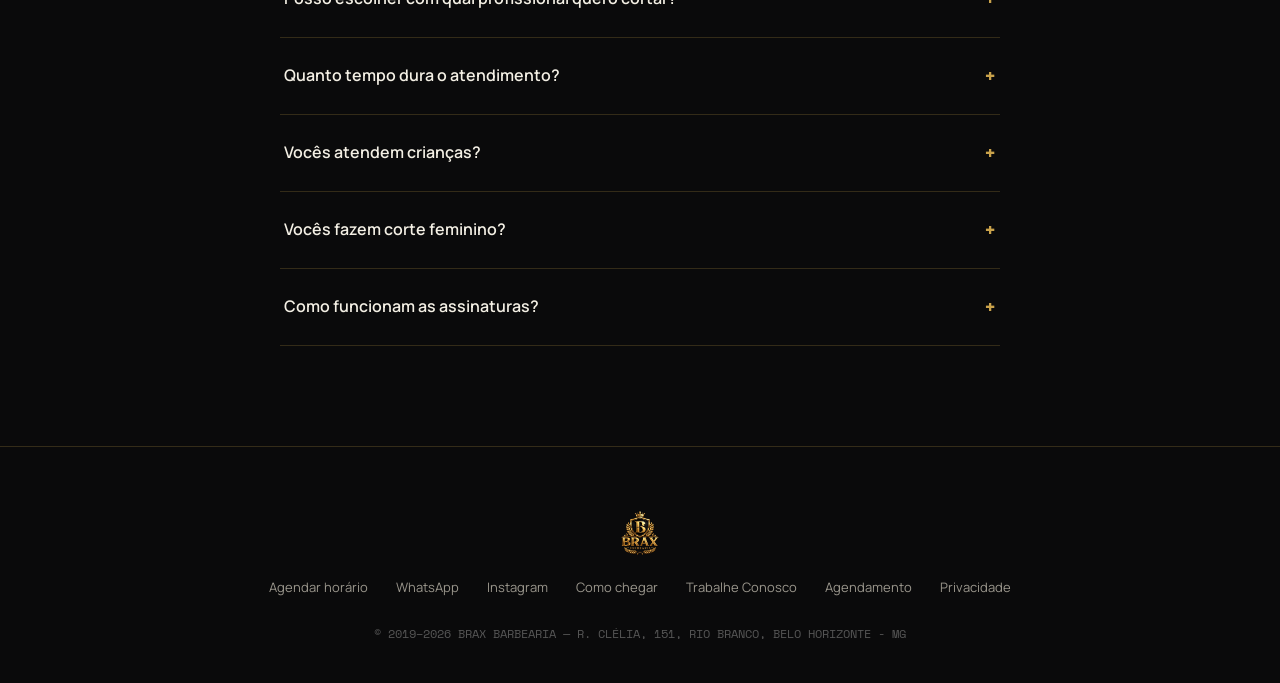
==== commit 4476a0bf: "Atualiza avaliações do Google: 5,0 com 99 avaliações Co-Authored-By: Claude Opus 5.5 <noreply@anthro" ====
--- a/Site Brax/index.html
+++ b/Site Brax/index.html
@@ -680,7 +680,7 @@
       <div class="rating-summary reveal">
         <span class="stars">★★★★★</span>
         <span class="score">5,0</span>
-        <span class="count">· 58 avaliações no Google</span>
+        <span class="count">· 99 avaliações no Google</span>
       </div>
 
       <div class="reveal" style="text-align:center; margin-top:18px;">
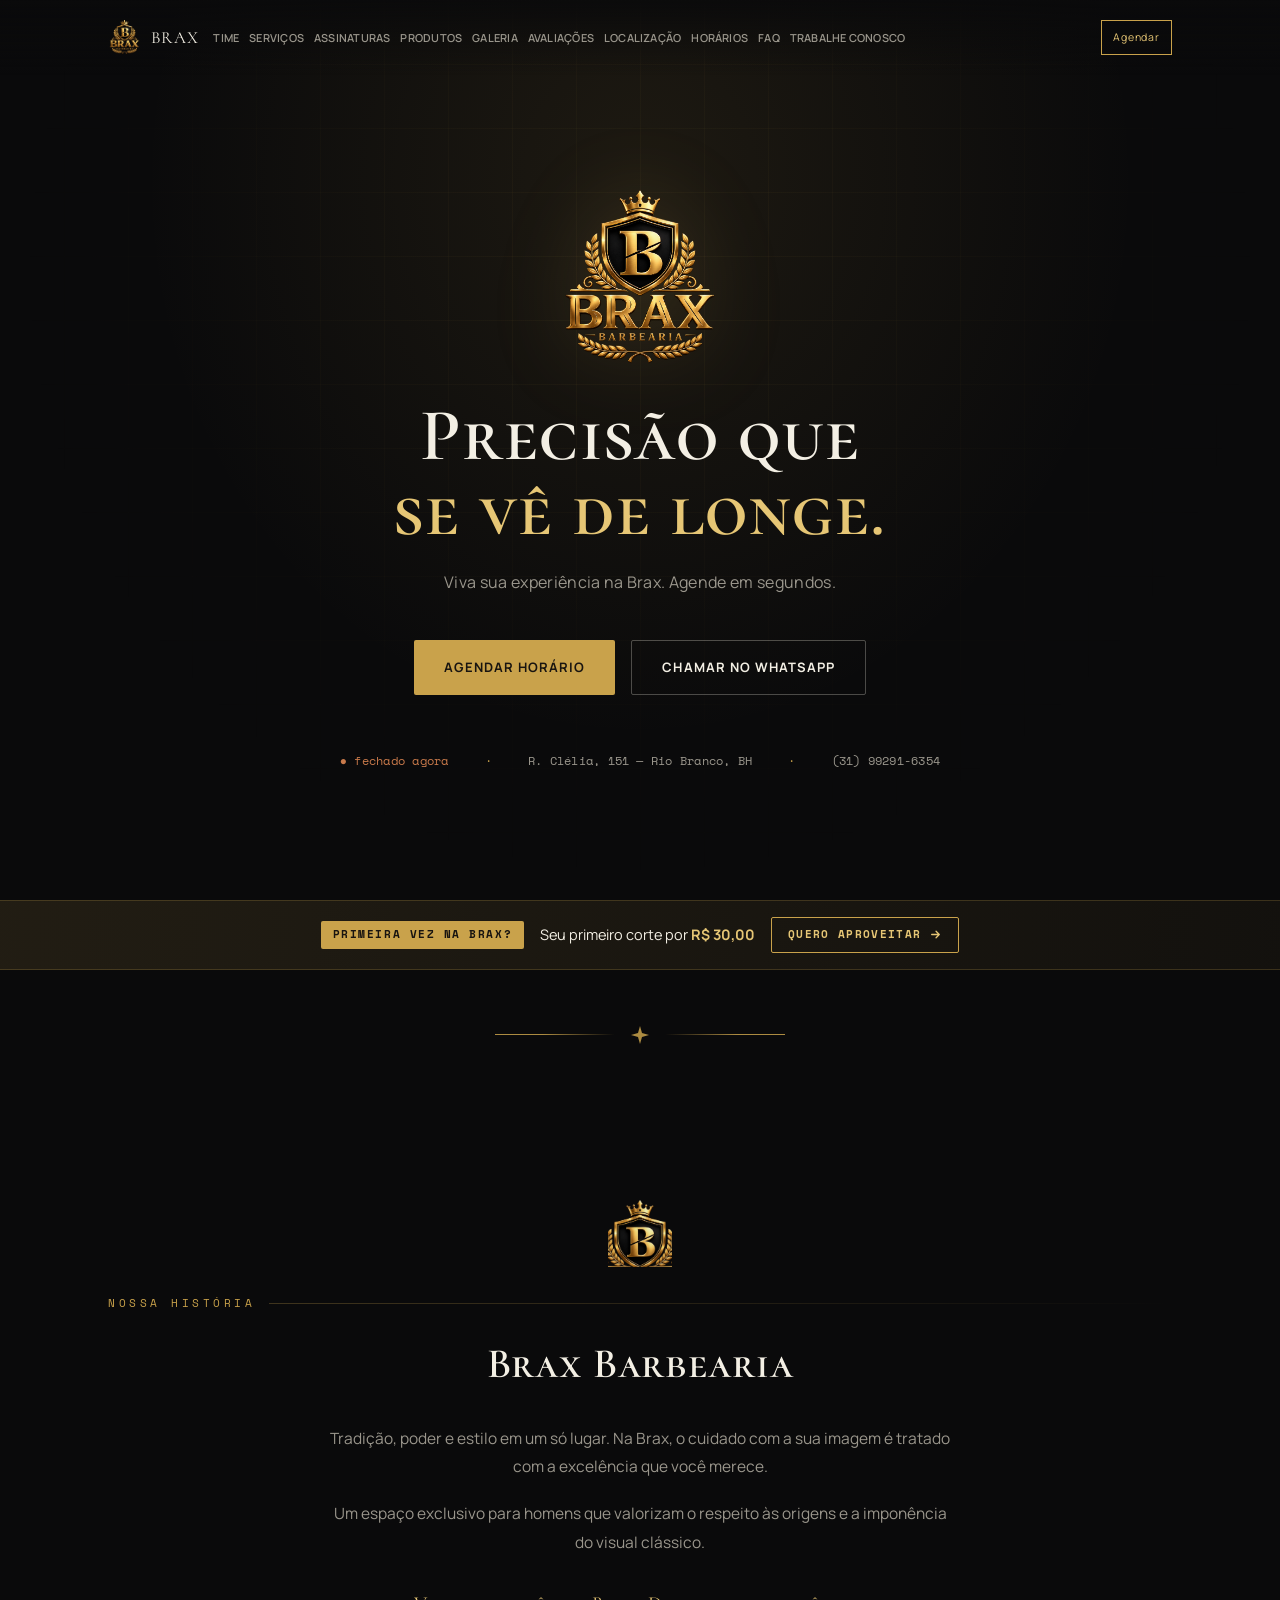
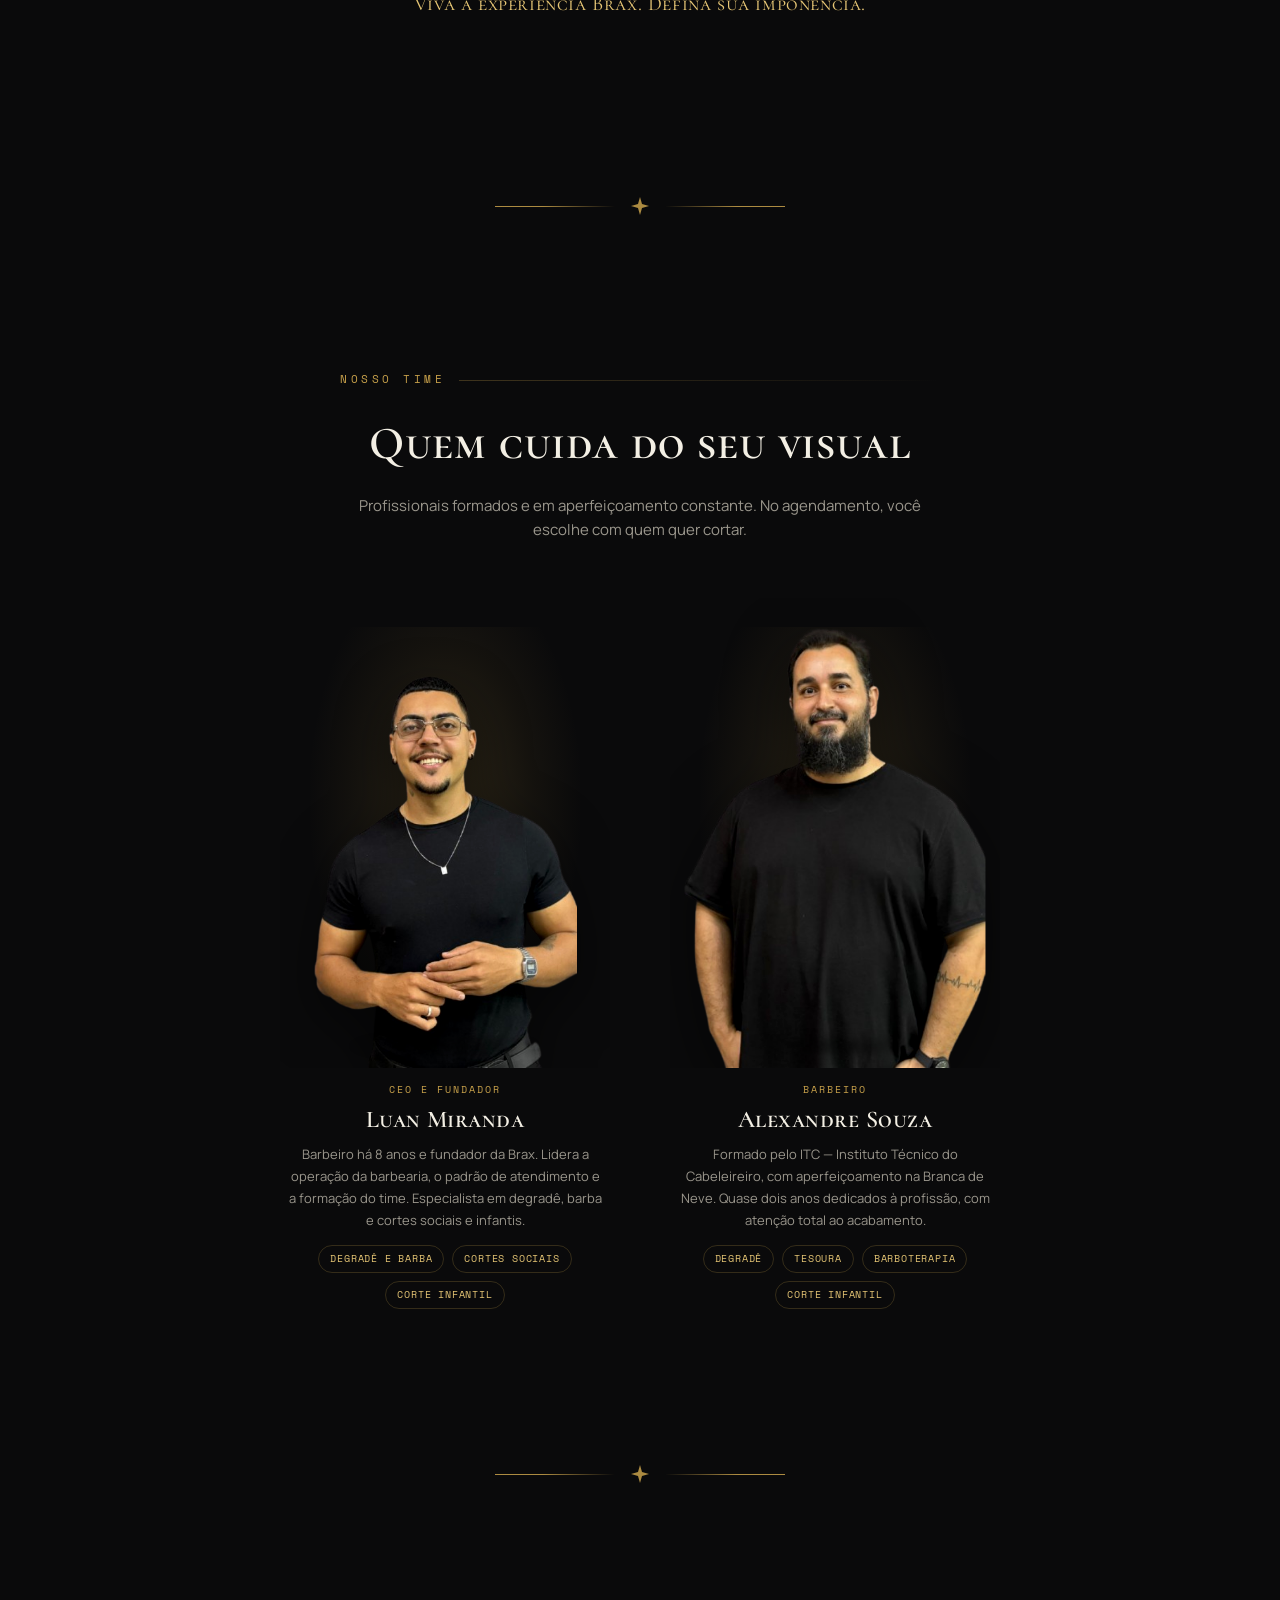
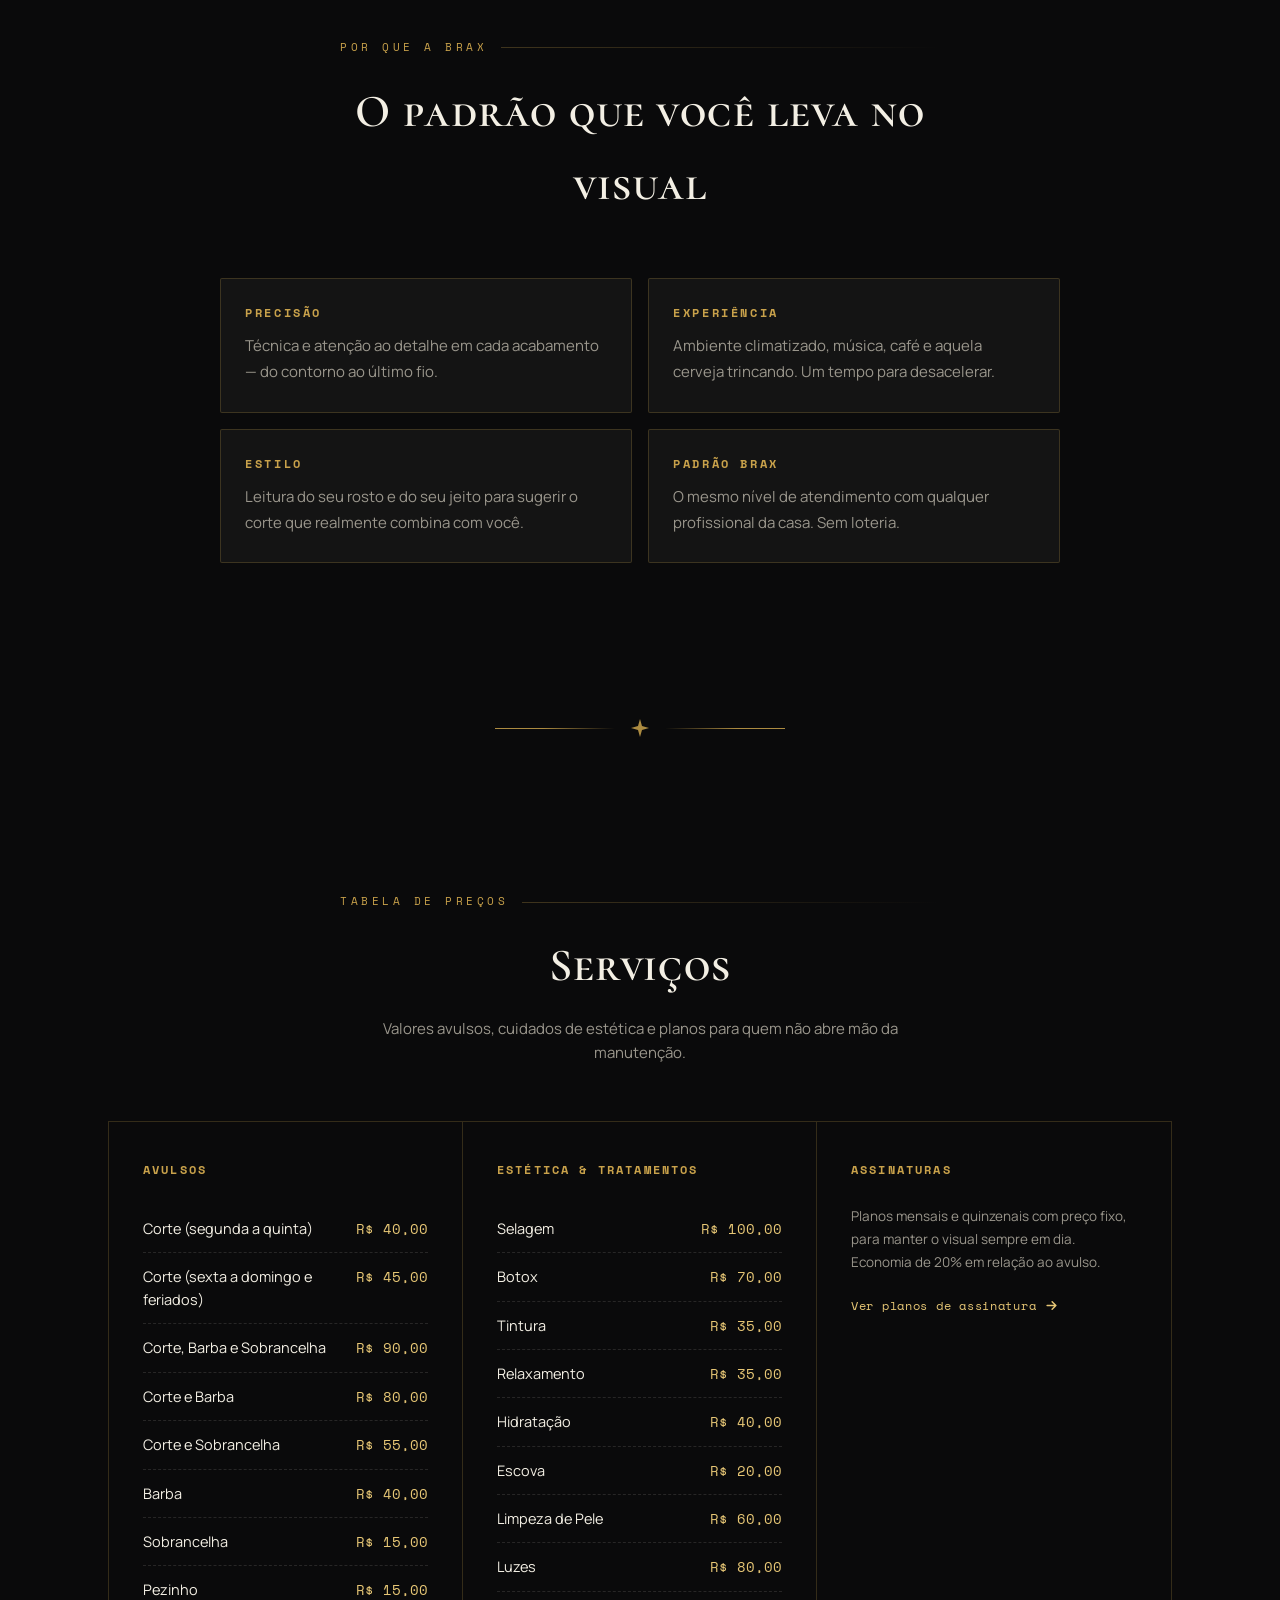
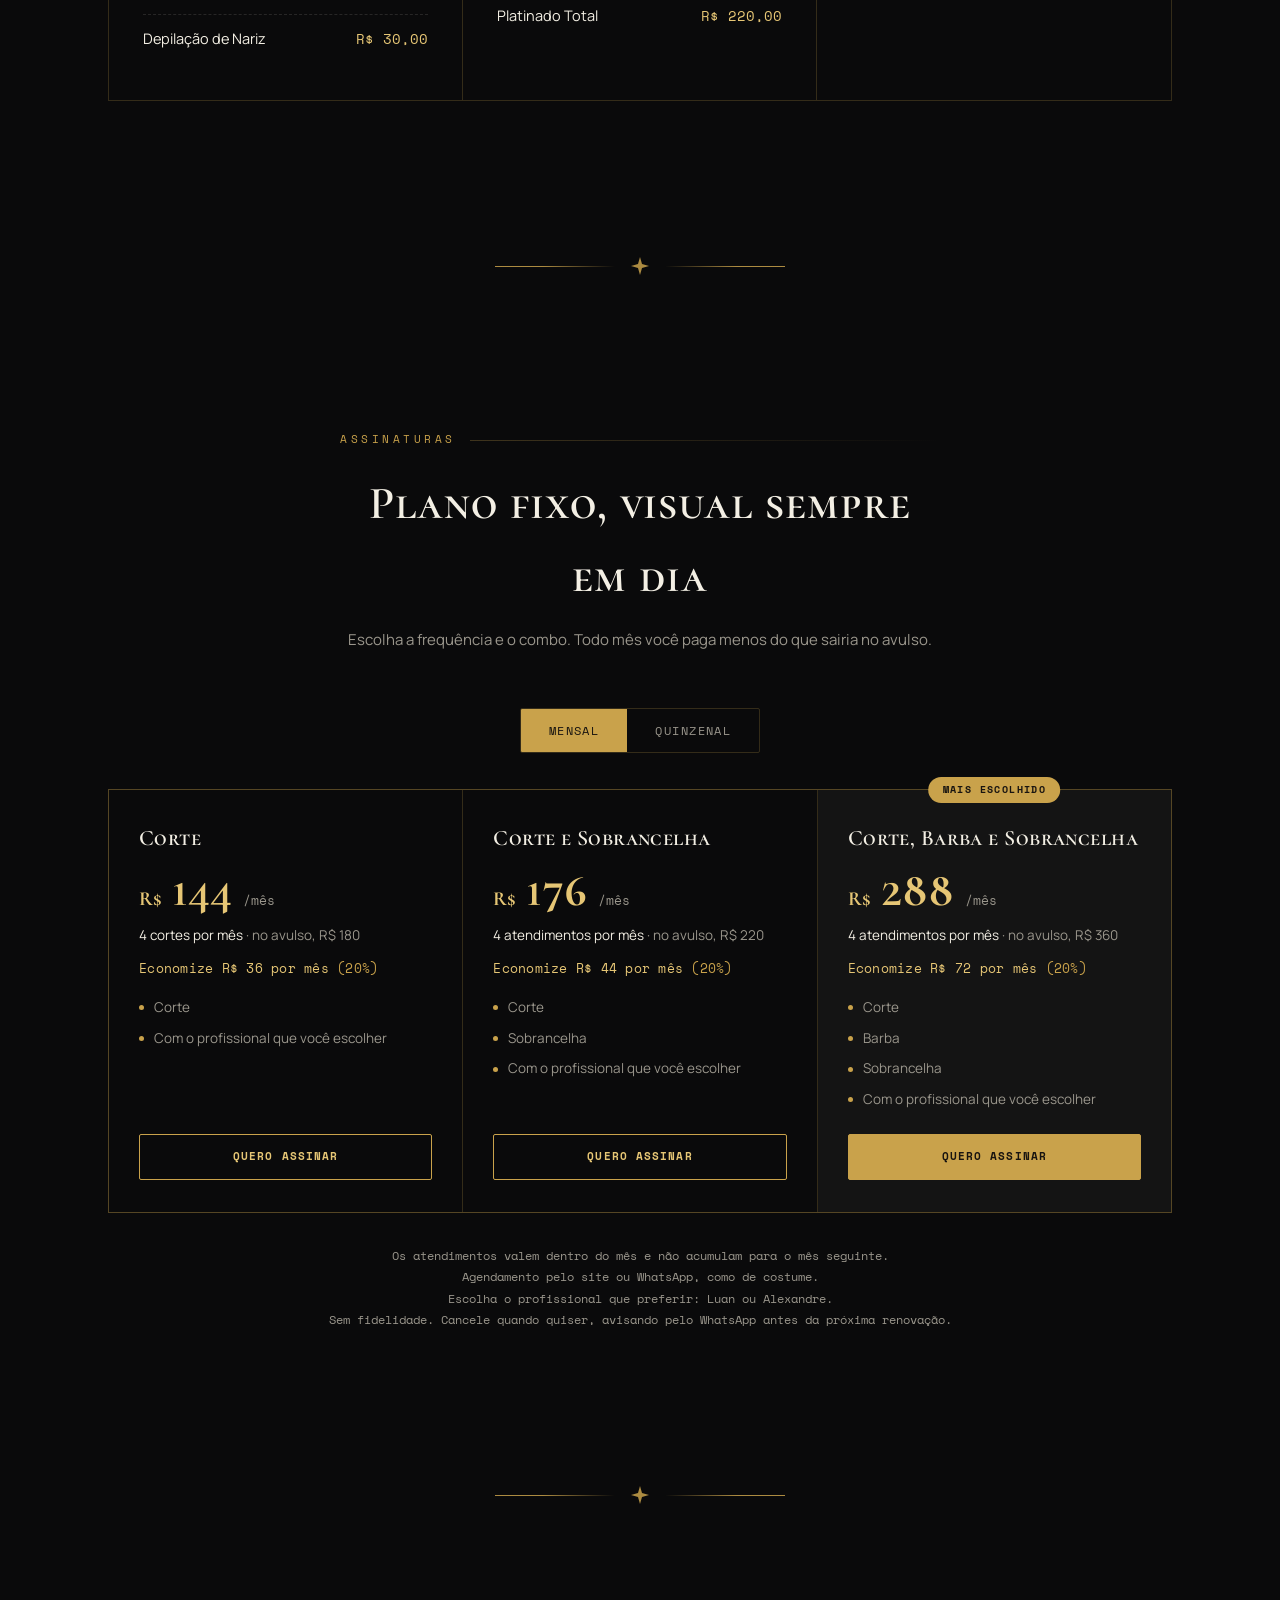
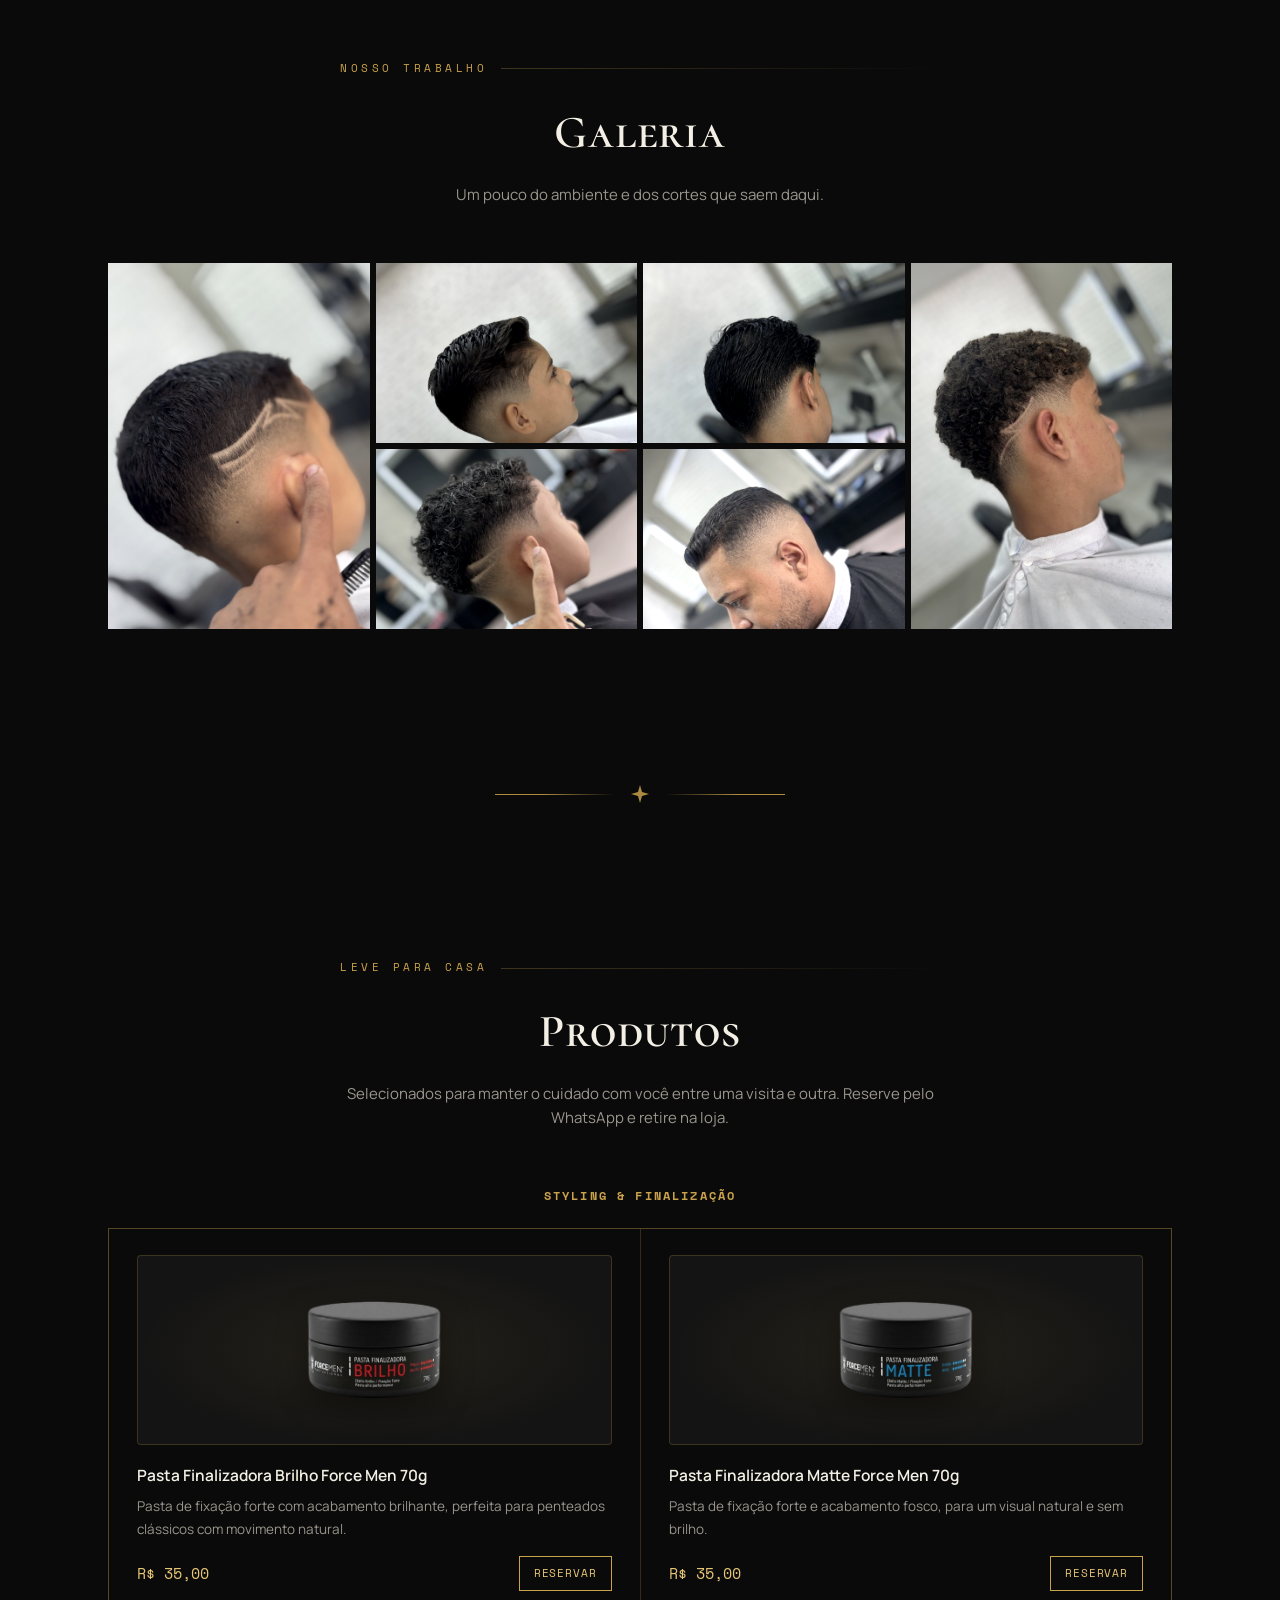
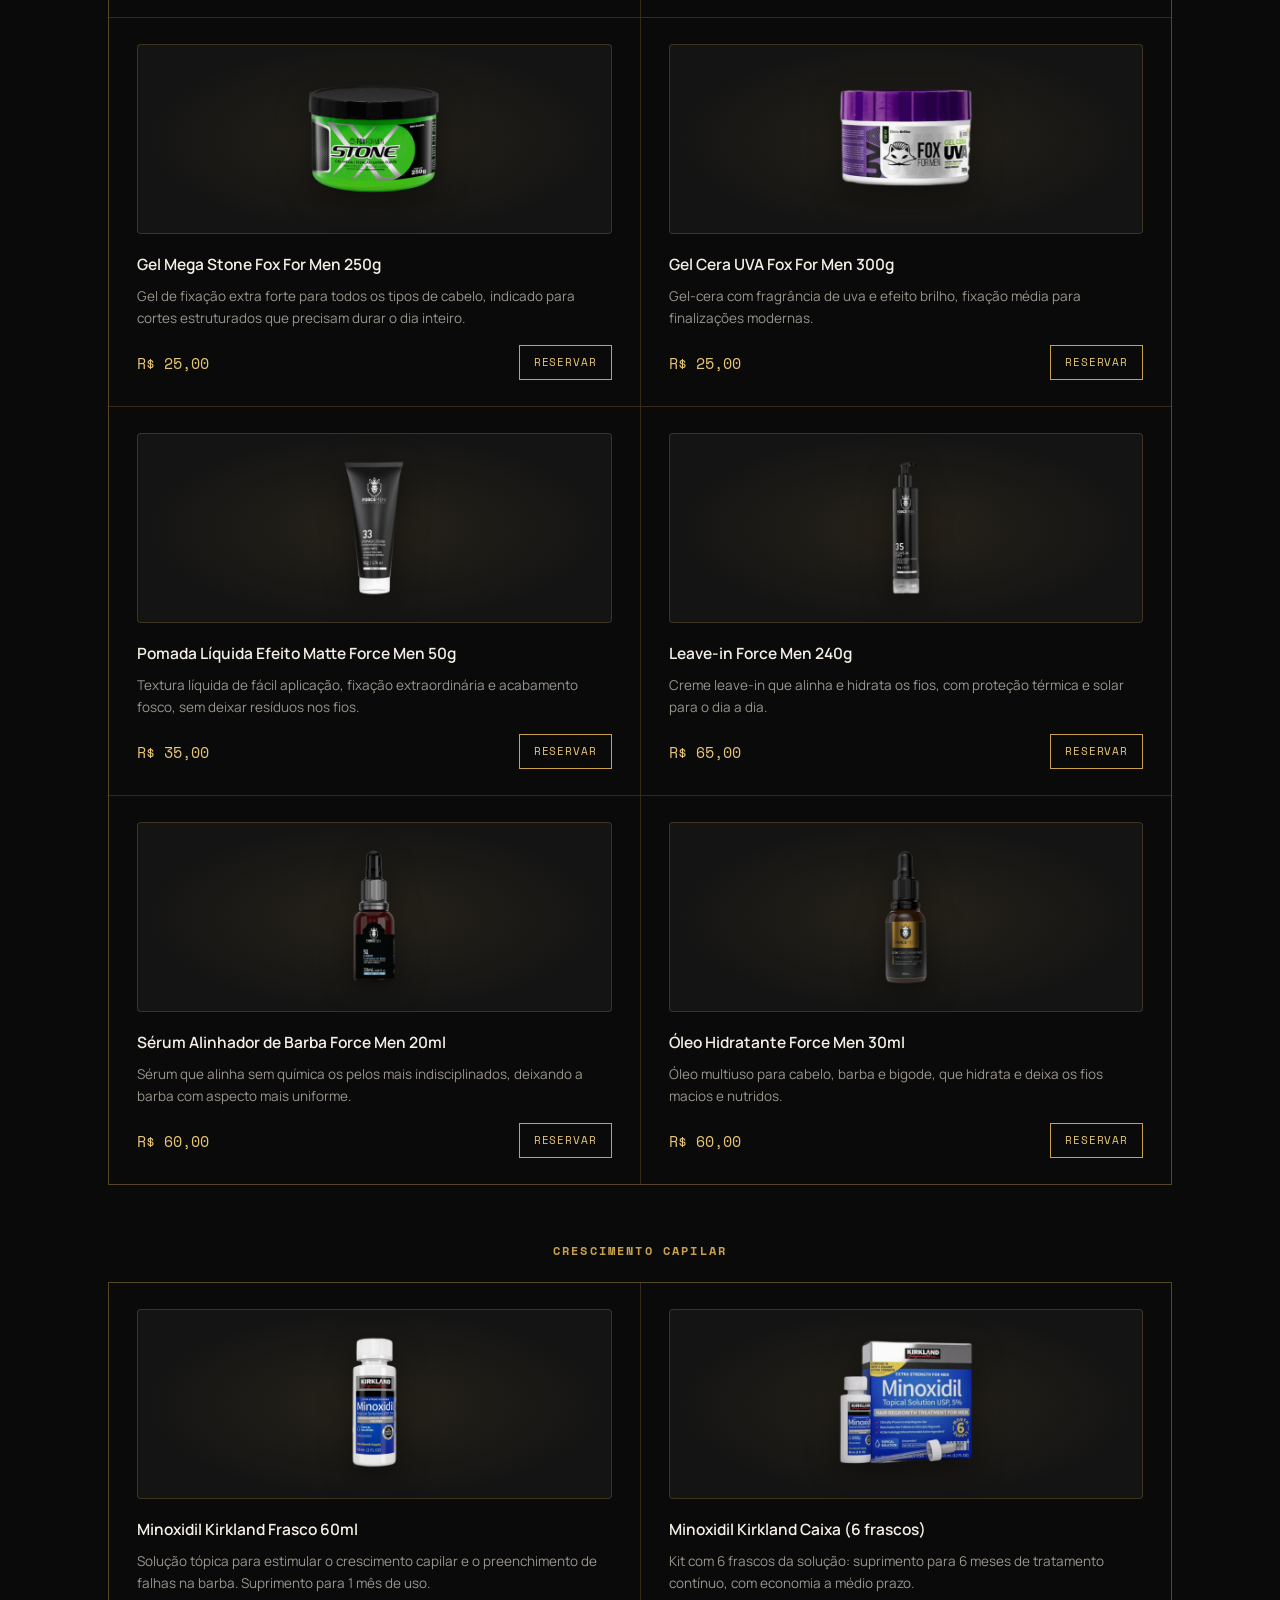
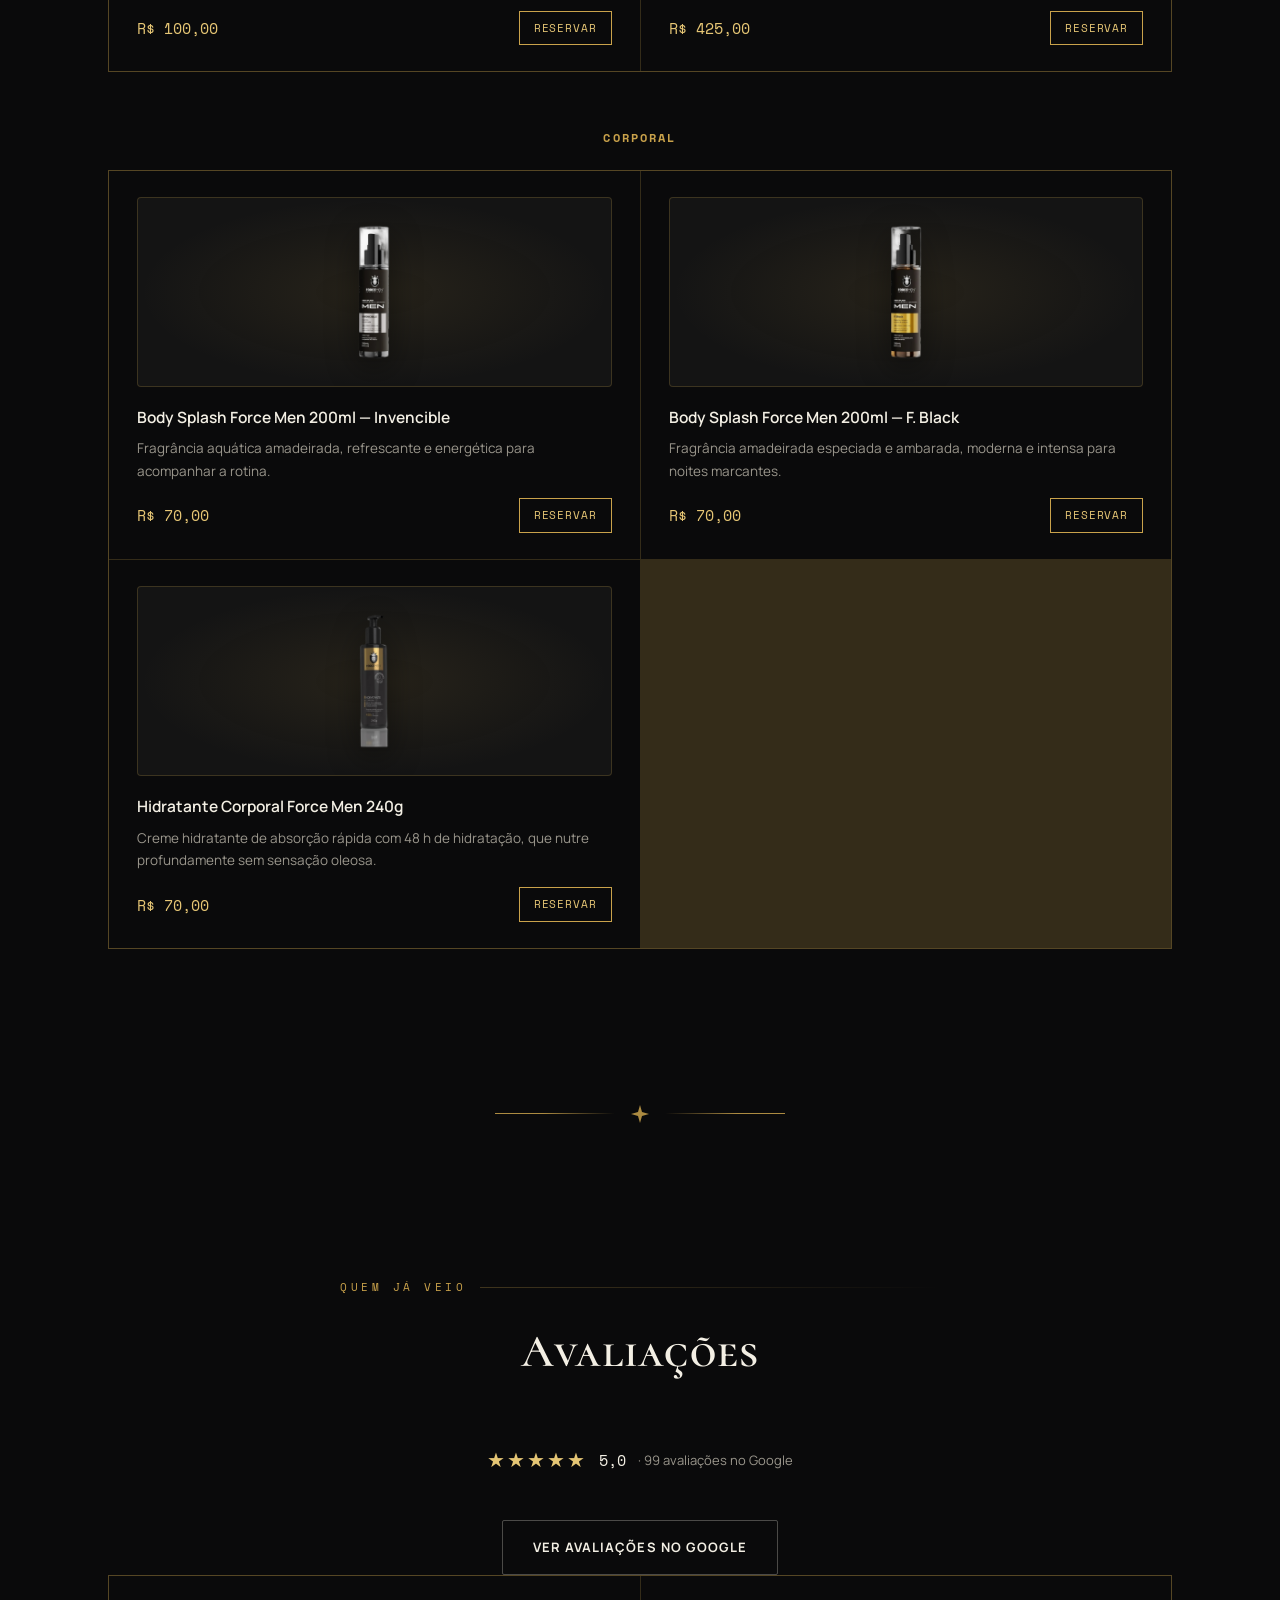
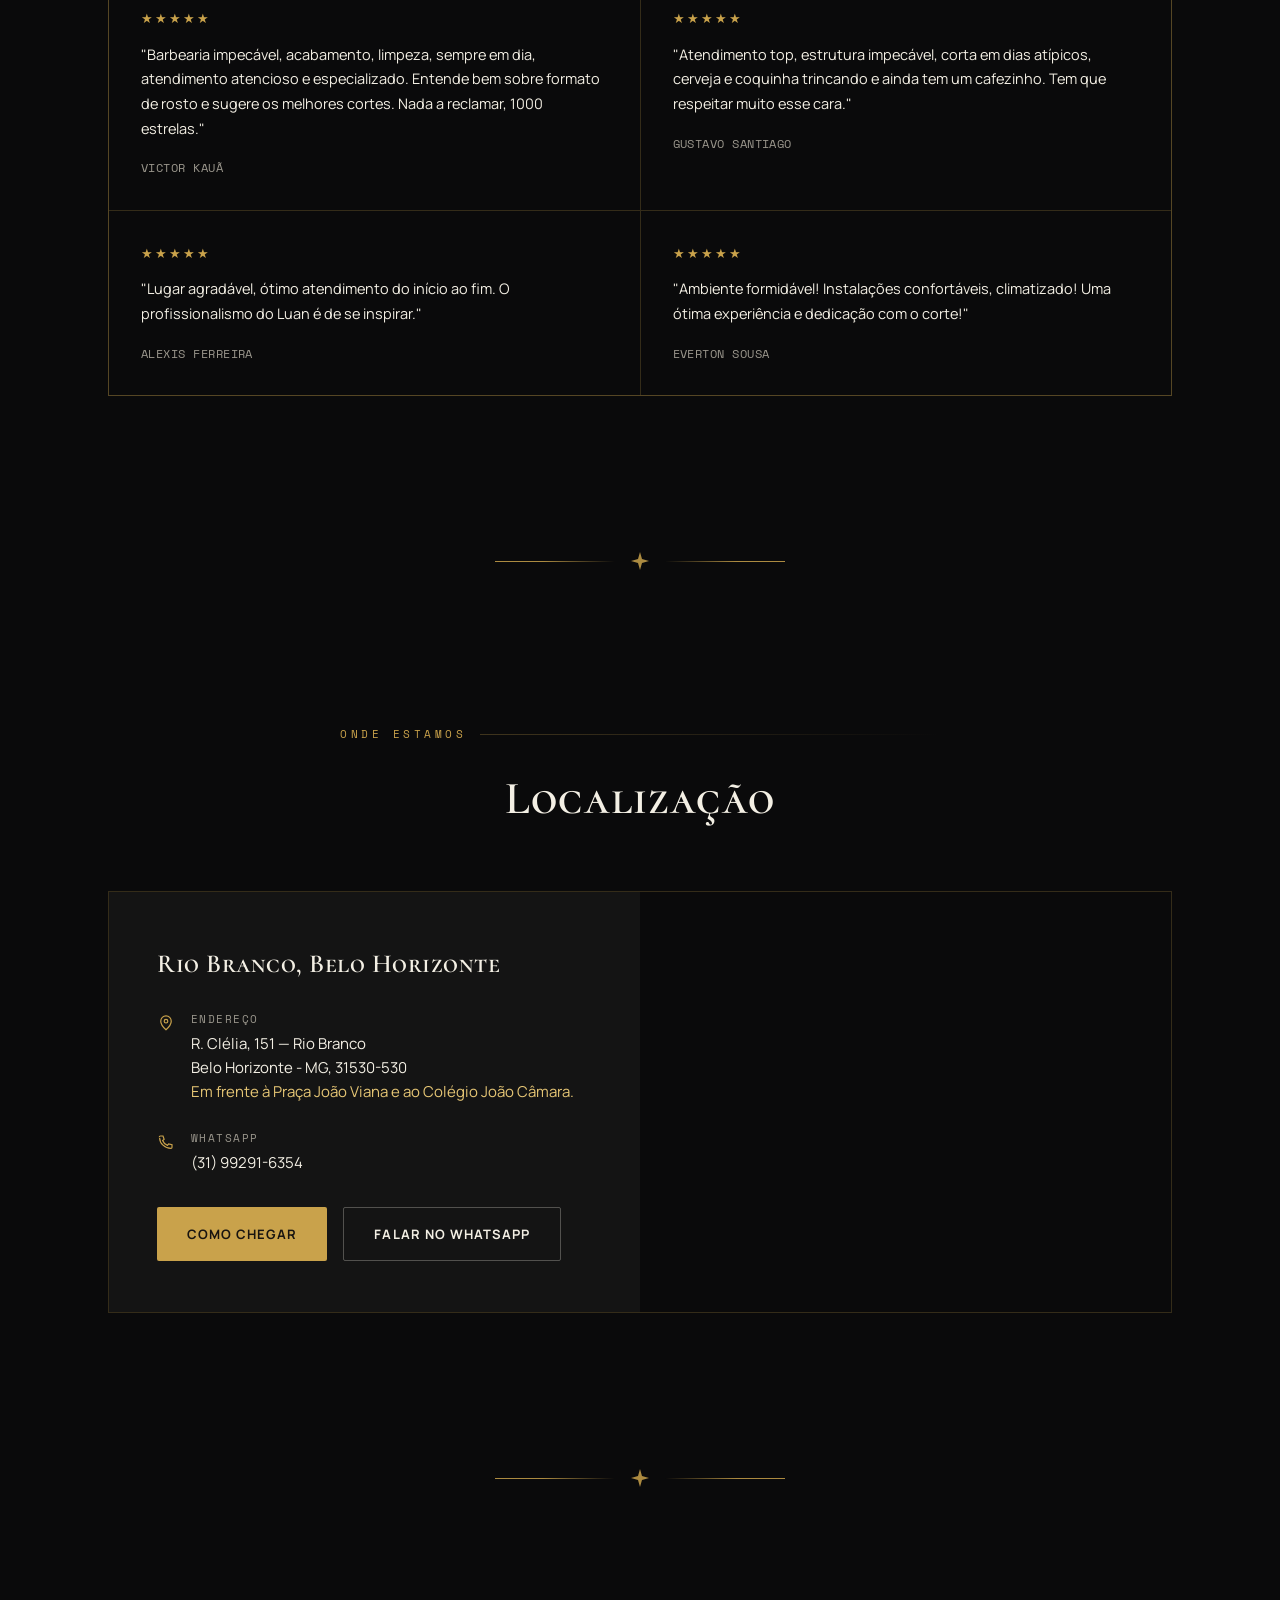
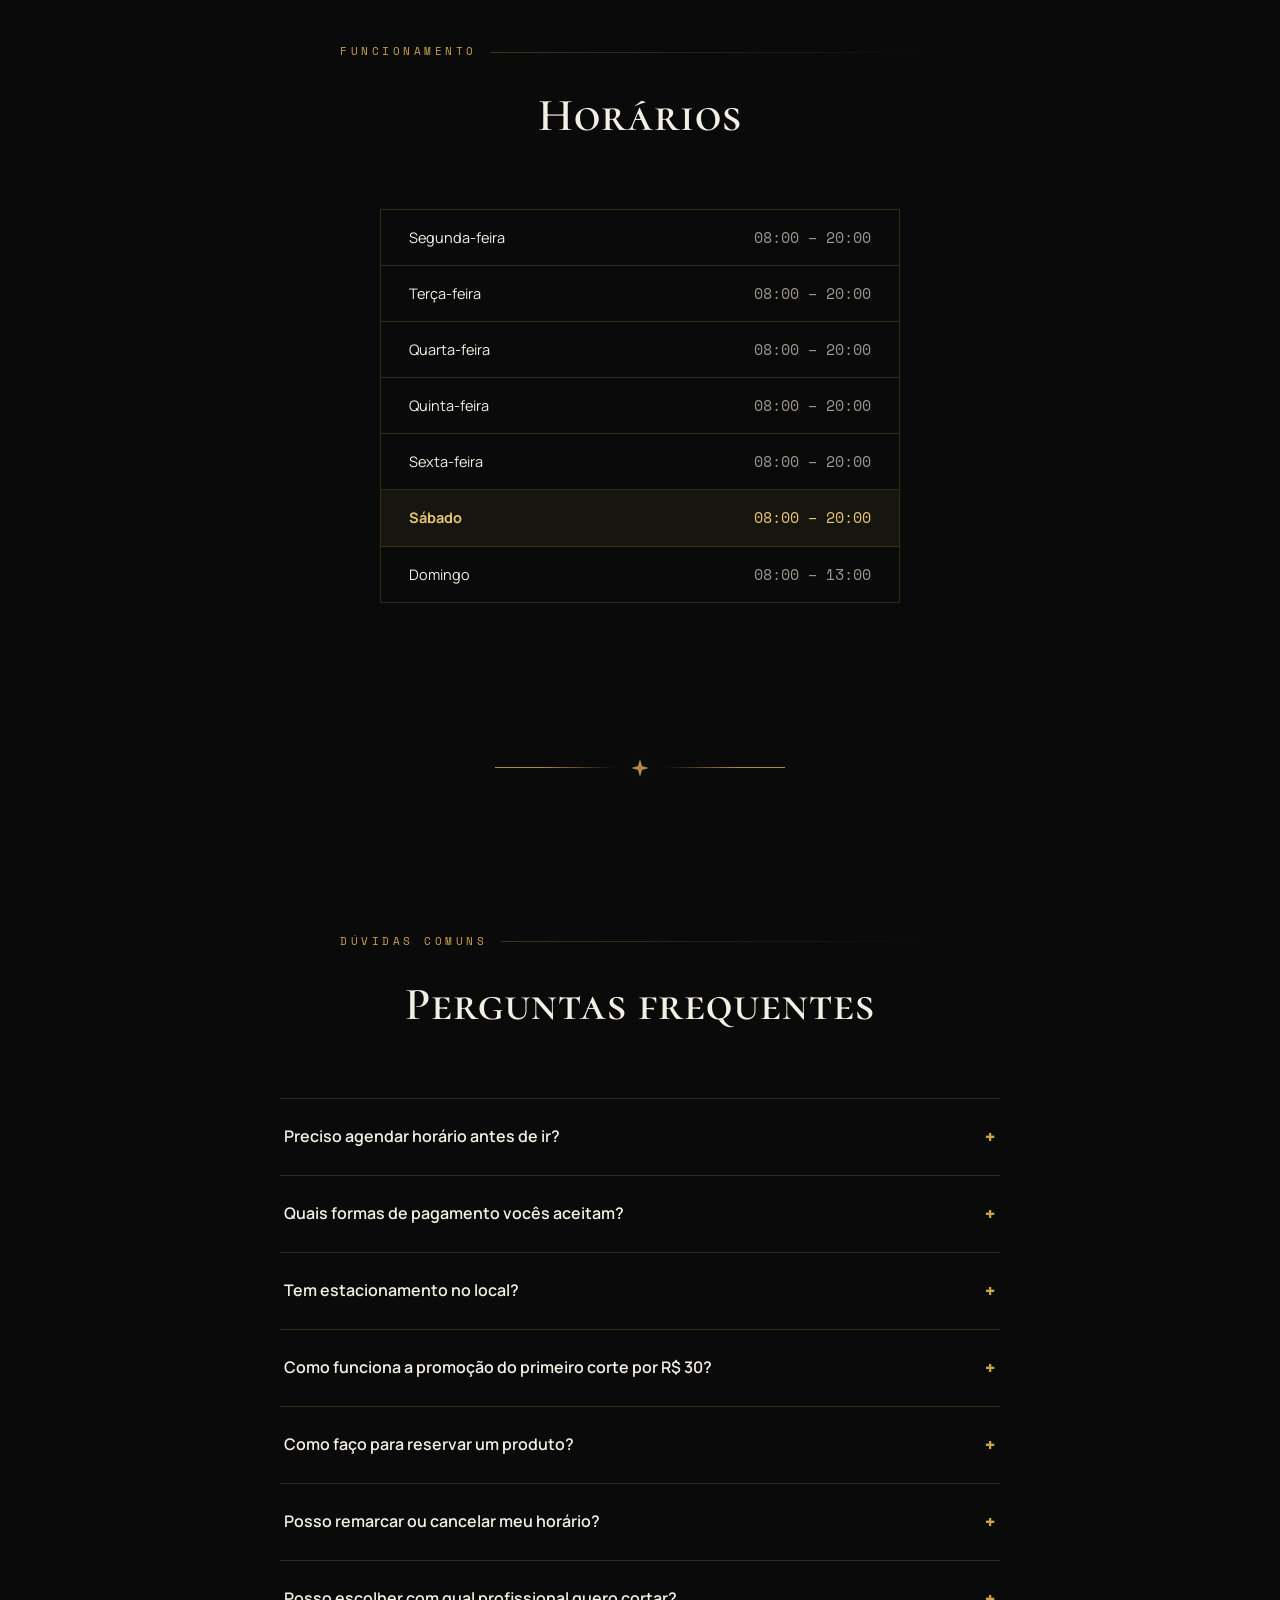
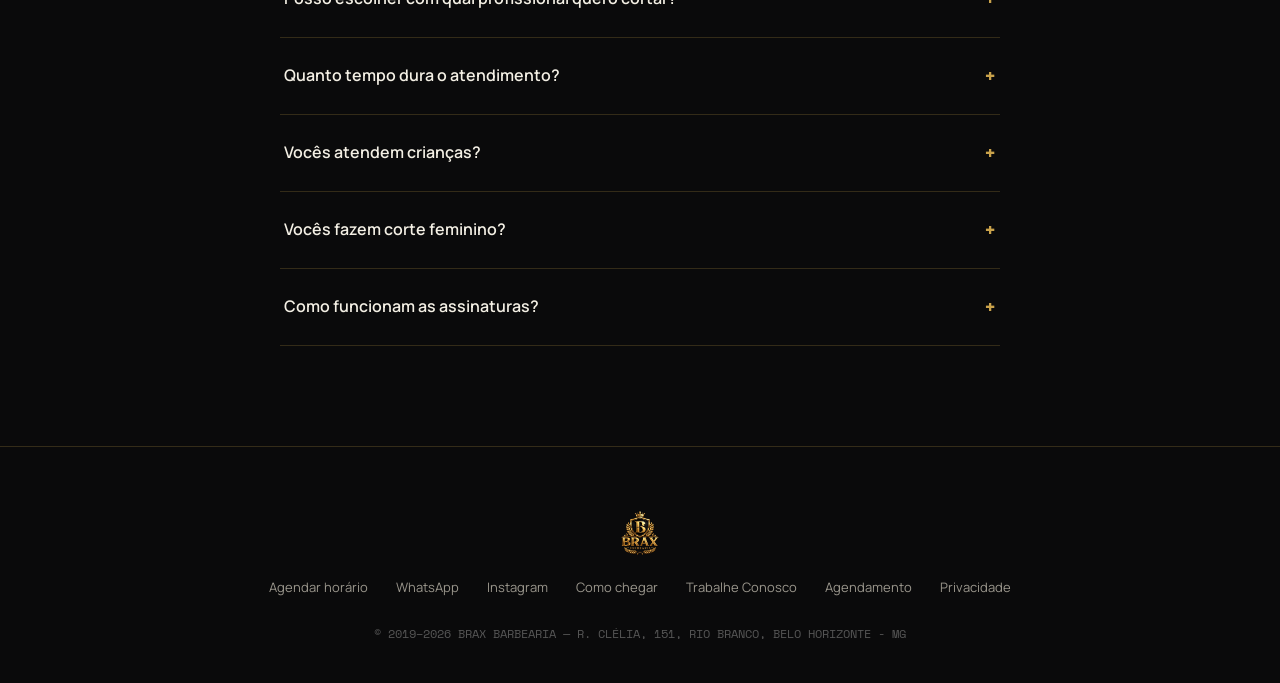
==== commit 07ba88d0: "Revisão ortográfica do site Corrige pontuação, maiúsculas/minúsculas, regência e informalidades (pra" ====
--- a/Site Brax/index.html
+++ b/Site Brax/index.html
@@ -303,11 +303,11 @@
         </div>
         <div class="pillar">
           <span class="pillar-label mono">Experiência</span>
-          <p>Ambiente climatizado, música, café e aquela cerveja trincando. Um tempo pra desacelerar.</p>
+          <p>Ambiente climatizado, música, café e aquela cerveja trincando. Um tempo para desacelerar.</p>
         </div>
         <div class="pillar">
           <span class="pillar-label mono">Estilo</span>
-          <p>Leitura do seu rosto e do seu jeito pra sugerir o corte que realmente combina com você.</p>
+          <p>Leitura do seu rosto e do seu jeito para sugerir o corte que realmente combina com você.</p>
         </div>
         <div class="pillar">
           <span class="pillar-label mono">Padrão Brax</span>
@@ -587,7 +587,7 @@
         <div class="product-card">
           <div class="product-thumb"><img src="assets/serum-forcemen.png" alt="Sérum Alinhador de Barba Force Men 20ml" loading="lazy"></div>
           <div class="pname">Sérum Alinhador de Barba Force Men 20ml</div>
-          <div class="pdesc">Sérum que alinha sem química os pelos mais indisciplináveis, deixando a barba com aspecto mais uniforme.</div>
+          <div class="pdesc">Sérum que alinha sem química os pelos mais indisciplinados, deixando a barba com aspecto mais uniforme.</div>
           <div class="pfoot">
             <span class="pprice">R$ 60,00</span>
             <a class="preserve" href="https://wa.me/5531992916354?text=Ol%C3%A1%21%20Gostaria%20de%20reservar%20o%20produto%3A%20S%C3%A9rum%20Alinhador%20de%20Barba%20Force%20Men%2020ml%20%28R%24%2060%2C00%29" target="_blank" rel="noopener">Reservar</a>
@@ -596,7 +596,7 @@
         <div class="product-card">
           <div class="product-thumb"><img src="assets/oleo-hidratante-forcemen.png" alt="Óleo Hidratante Force Men 30ml" loading="lazy"></div>
           <div class="pname">Óleo Hidratante Force Men 30ml</div>
-          <div class="pdesc">Óleo multiuso para cabelo, barba e bigode, hidrata e deixa os fios macios e nutridos.</div>
+          <div class="pdesc">Óleo multiuso para cabelo, barba e bigode, que hidrata e deixa os fios macios e nutridos.</div>
           <div class="pfoot">
             <span class="pprice">R$ 60,00</span>
             <a class="preserve" href="https://wa.me/5531992916354?text=Ol%C3%A1%21%20Gostaria%20de%20reservar%20o%20produto%3A%20%C3%93leo%20Hidratante%20Force%20Men%2030ml%20%28R%24%2060%2C00%29" target="_blank" rel="noopener">Reservar</a>
@@ -619,7 +619,7 @@
         <div class="product-card">
           <div class="product-thumb"><img src="assets/minoxidil-caixa.png" alt="Minoxidil Kirkland Caixa (6 frascos)" loading="lazy"></div>
           <div class="pname">Minoxidil Kirkland Caixa (6 frascos)</div>
-          <div class="pdesc">Kit com 6 frascos da solução, suprimento para 6 meses de tratamento contínuo, com economia no médio prazo.</div>
+          <div class="pdesc">Kit com 6 frascos da solução: suprimento para 6 meses de tratamento contínuo, com economia a médio prazo.</div>
           <div class="pfoot">
             <span class="pprice">R$ 425,00</span>
             <a class="preserve" href="https://wa.me/5531992916354?text=Ol%C3%A1%21%20Gostaria%20de%20reservar%20o%20produto%3A%20Minoxidil%20Kirkland%20Caixa%20%286%20frascos%29%20%28R%24%20425%2C00%29" target="_blank" rel="noopener">Reservar</a>
@@ -651,7 +651,7 @@
         <div class="product-card">
           <div class="product-thumb"><img src="assets/hidratante-corporal.png" alt="Hidratante Corporal Force Men 240g" loading="lazy"></div>
           <div class="pname">Hidratante Corporal Force Men 240g</div>
-          <div class="pdesc">Creme hidratante de absorção rápida com 48h de hidratação, nutre profundamente sem sensação oleosa.</div>
+          <div class="pdesc">Creme hidratante de absorção rápida com 48 h de hidratação, que nutre profundamente sem sensação oleosa.</div>
           <div class="pfoot">
             <span class="pprice">R$ 70,00</span>
             <a class="preserve" href="https://wa.me/5531992916354?text=Ol%C3%A1%21%20Gostaria%20de%20reservar%20o%20produto%3A%20Hidratante%20Corporal%20Force%20Men%20240g%20%28R%24%2070%2C00%29" target="_blank" rel="noopener">Reservar</a>
@@ -803,13 +803,13 @@
     <div class="wrap">
       <div class="section-head reveal">
         <div class="eyebrow" style="justify-content:center;"><span>Dúvidas comuns</span></div>
-        <h2>Perguntas Frequentes</h2>
+        <h2>Perguntas frequentes</h2>
       </div>
 
       <div class="faq-list reveal">
         <details class="faq-item">
           <summary>Preciso agendar horário antes de ir?<span class="plus">+</span></summary>
-          <div class="faq-answer">O ideal é agendar pelo site ou WhatsApp para garantir seu horário certinho. Mas se você aparecer sem marcar, também atendemos por ordem de chegada, caso haja vaga disponível no momento.</div>
+          <div class="faq-answer">O ideal é agendar pelo site ou WhatsApp para garantir seu horário certinho. Mas, se você aparecer sem marcar, também atendemos por ordem de chegada, caso haja vaga disponível no momento.</div>
         </details>
         <details class="faq-item">
           <summary>Quais formas de pagamento vocês aceitam?<span class="plus">+</span></summary>
@@ -829,11 +829,11 @@
         </details>
         <details class="faq-item">
           <summary>Posso remarcar ou cancelar meu horário?<span class="plus">+</span></summary>
-          <div class="faq-answer">Sim. Avise pelo WhatsApp com no mínimo 30 minutos de antecedência para reorganizarmos a agenda. Veja a <a href="politica-agendamento.html">política de agendamento</a>.</div>
+          <div class="faq-answer">Sim. Avise pelo WhatsApp com, no mínimo, 30 minutos de antecedência para reorganizarmos a agenda. Veja a <a href="politica-agendamento.html">política de agendamento</a>.</div>
         </details>
         <details class="faq-item">
           <summary>Posso escolher com qual profissional quero cortar?<span class="plus">+</span></summary>
-          <div class="faq-answer">Sim. No agendamento você seleciona o profissional da sua preferência — Luan ou Alexandre.</div>
+          <div class="faq-answer">Sim. No agendamento, você seleciona o profissional da sua preferência — Luan ou Alexandre.</div>
         </details>
         <details class="faq-item">
           <summary>Quanto tempo dura o atendimento?<span class="plus">+</span></summary>
@@ -841,7 +841,7 @@
         </details>
         <details class="faq-item">
           <summary>Vocês atendem crianças?<span class="plus">+</span></summary>
-          <div class="faq-answer">Sim, atendemos todas as idades. O valor é o mesmo, independente da idade.</div>
+          <div class="faq-answer">Sim, atendemos todas as idades. O valor é o mesmo, independentemente da idade.</div>
         </details>
         <details class="faq-item">
           <summary>Vocês fazem corte feminino?<span class="plus">+</span></summary>
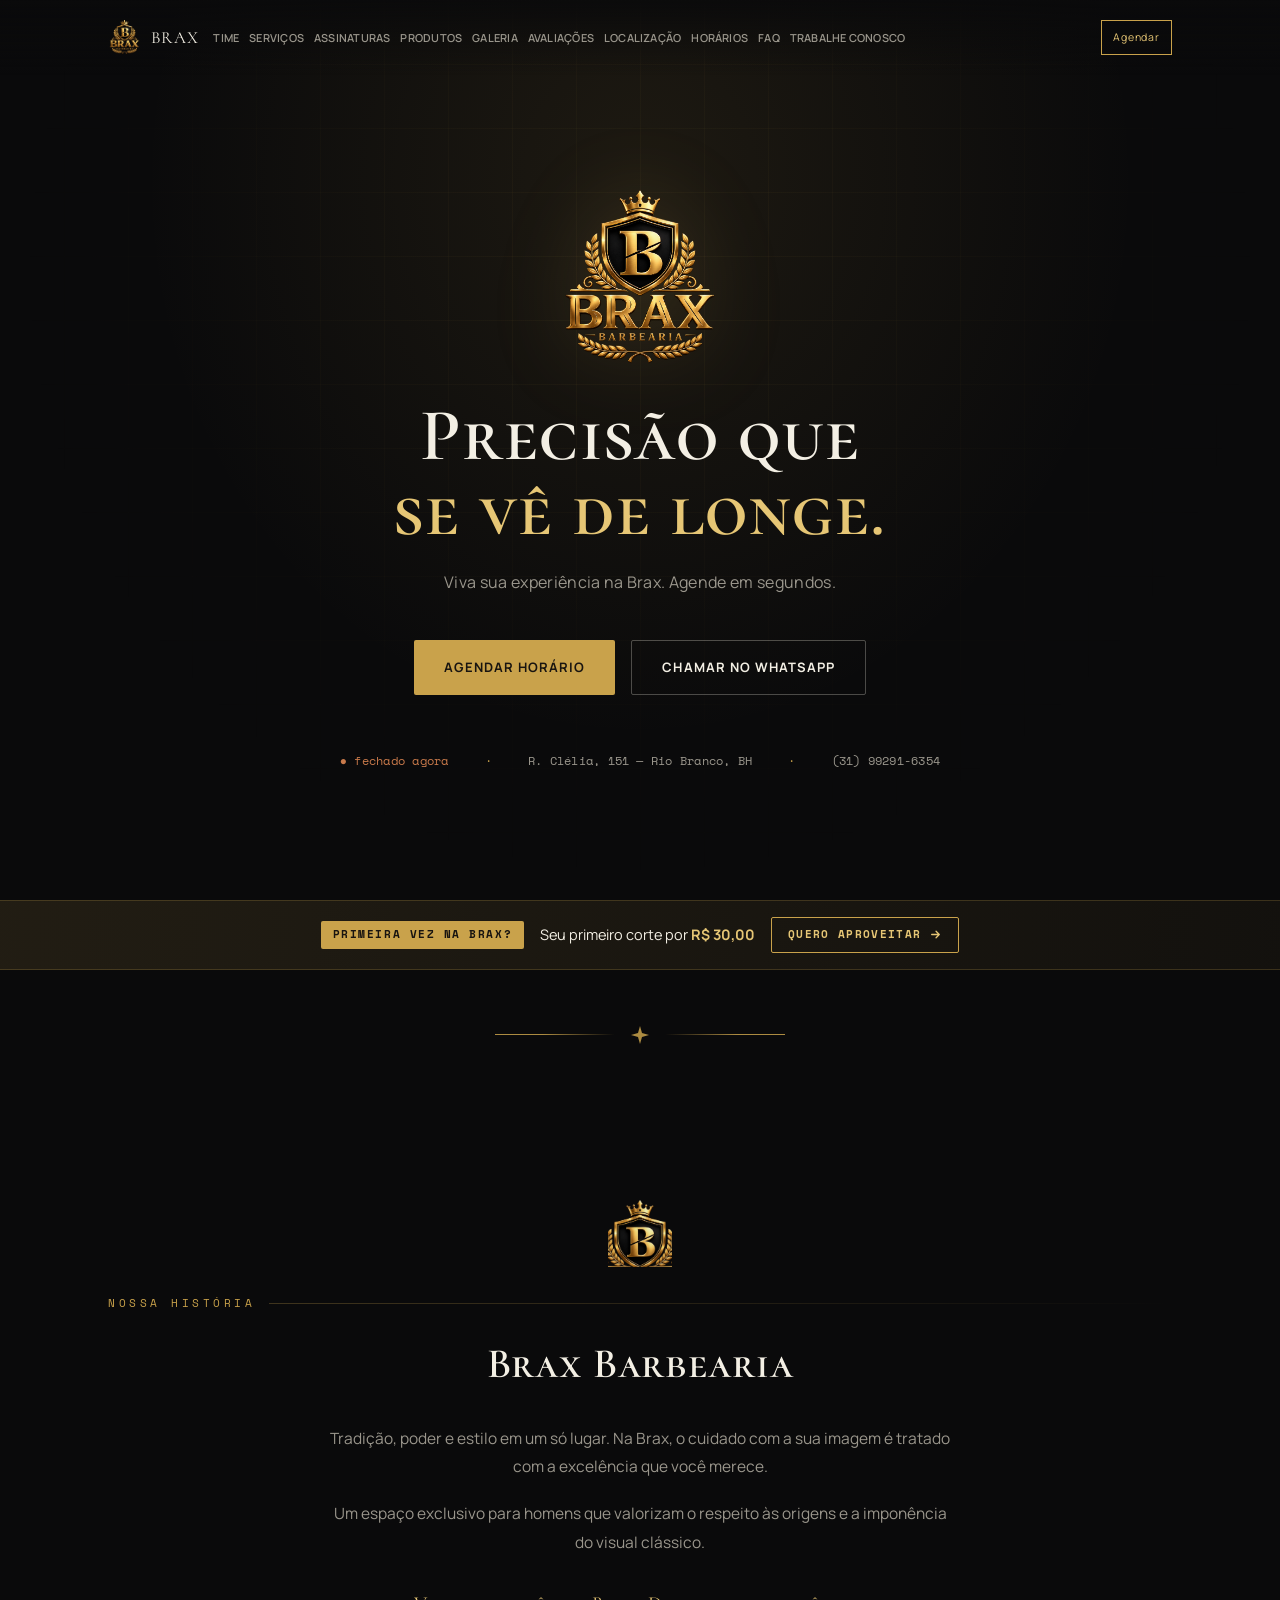
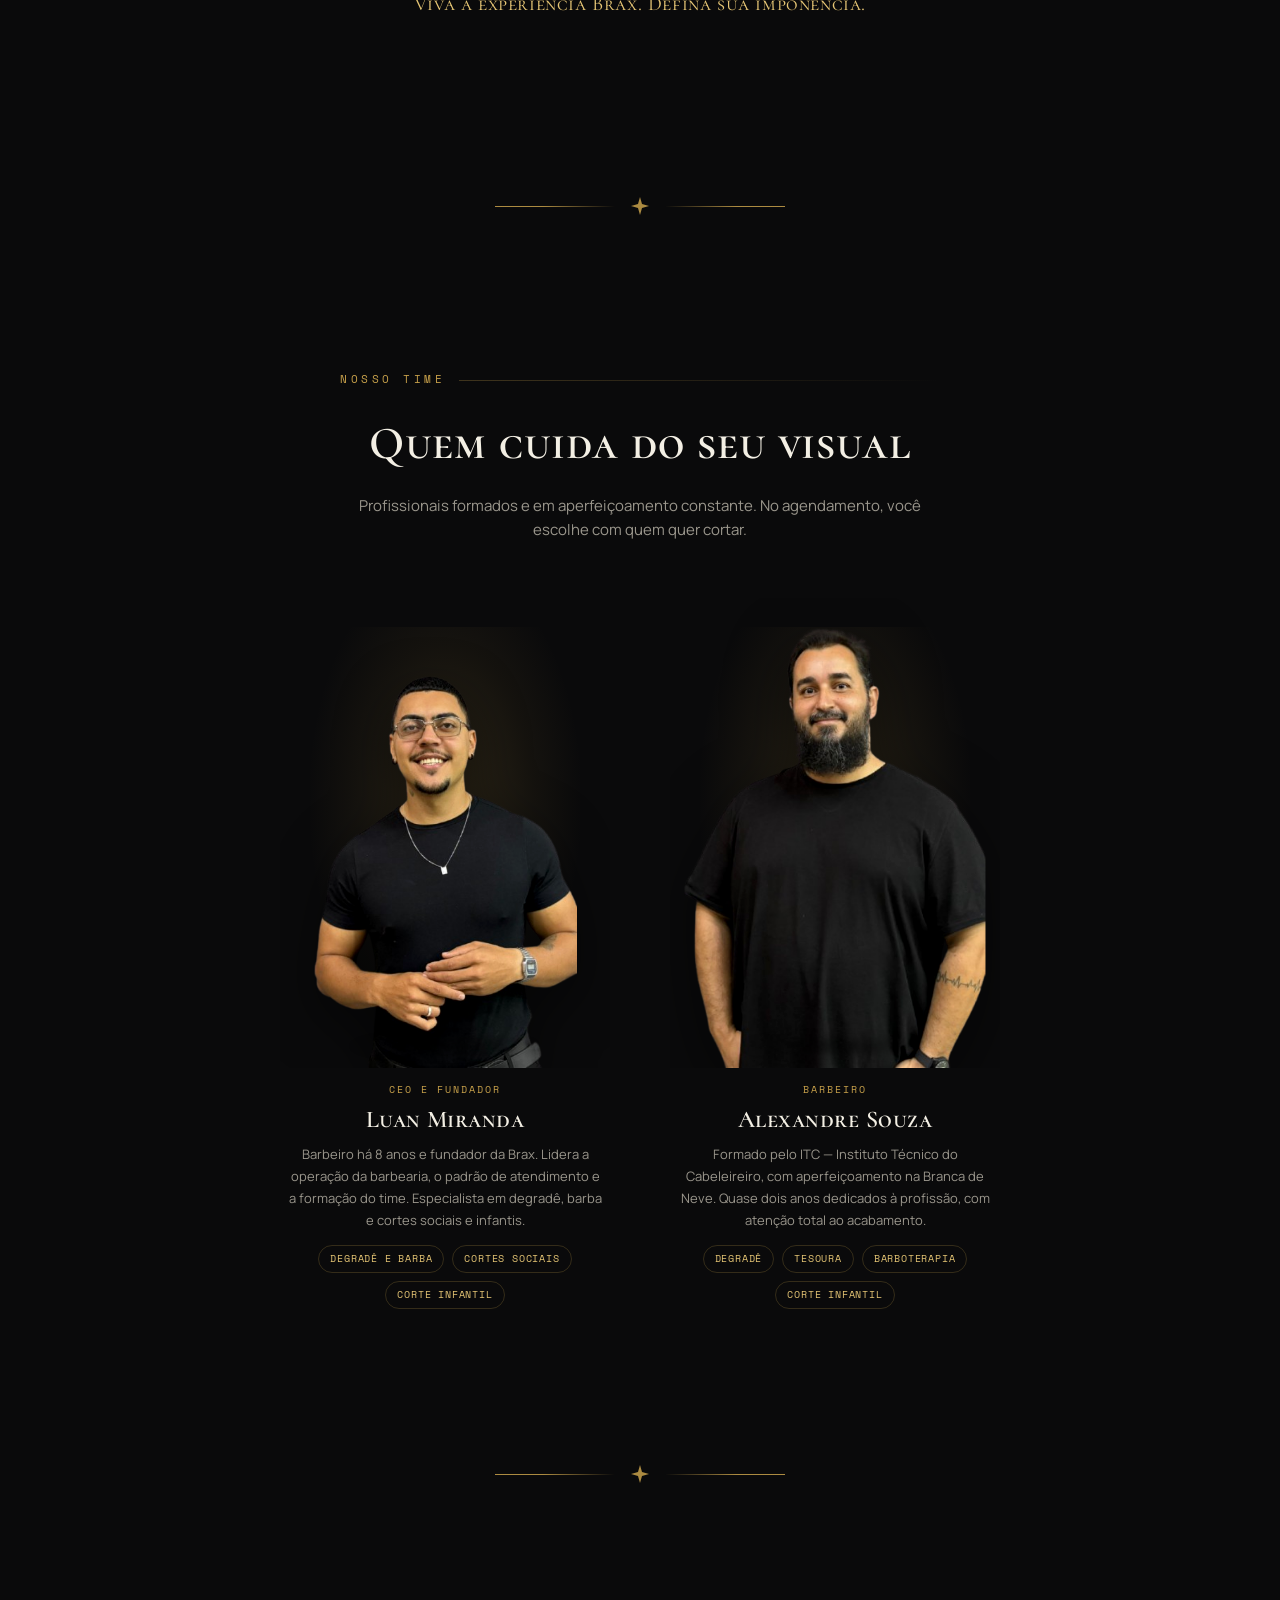
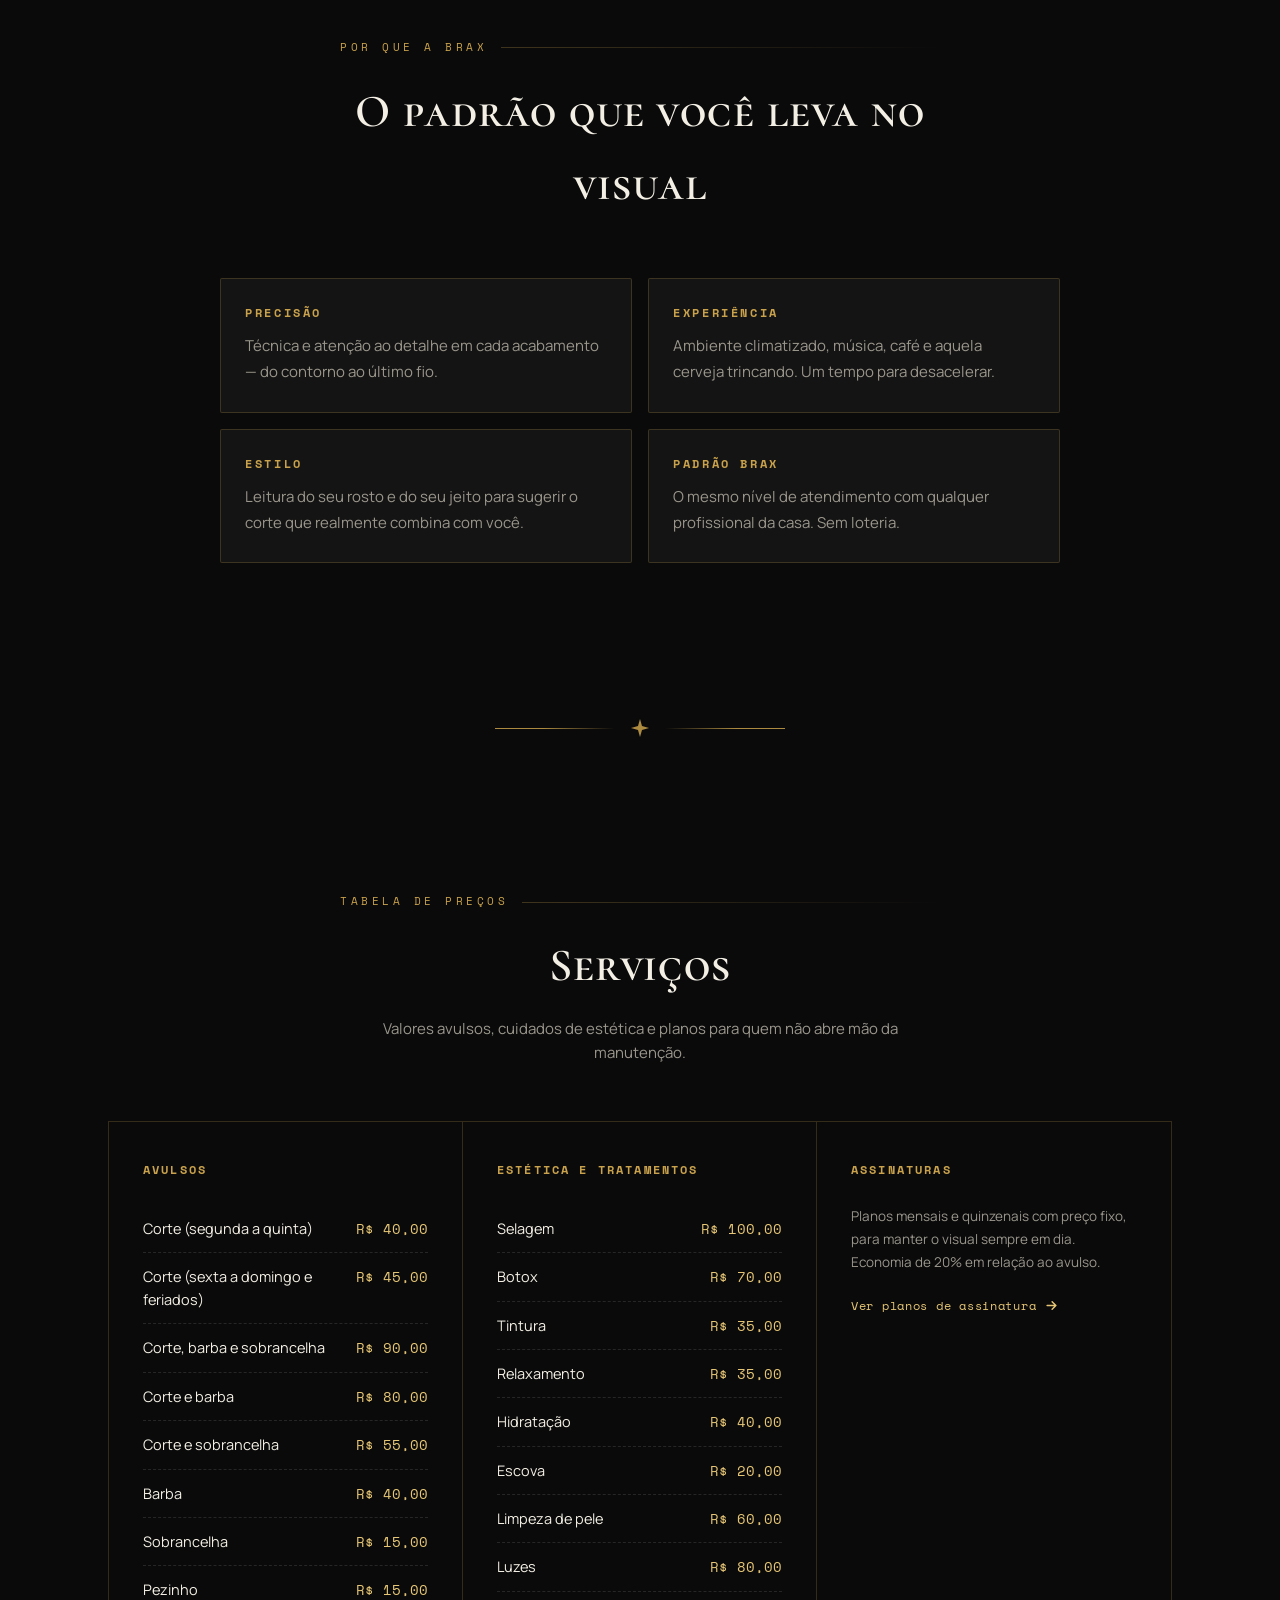
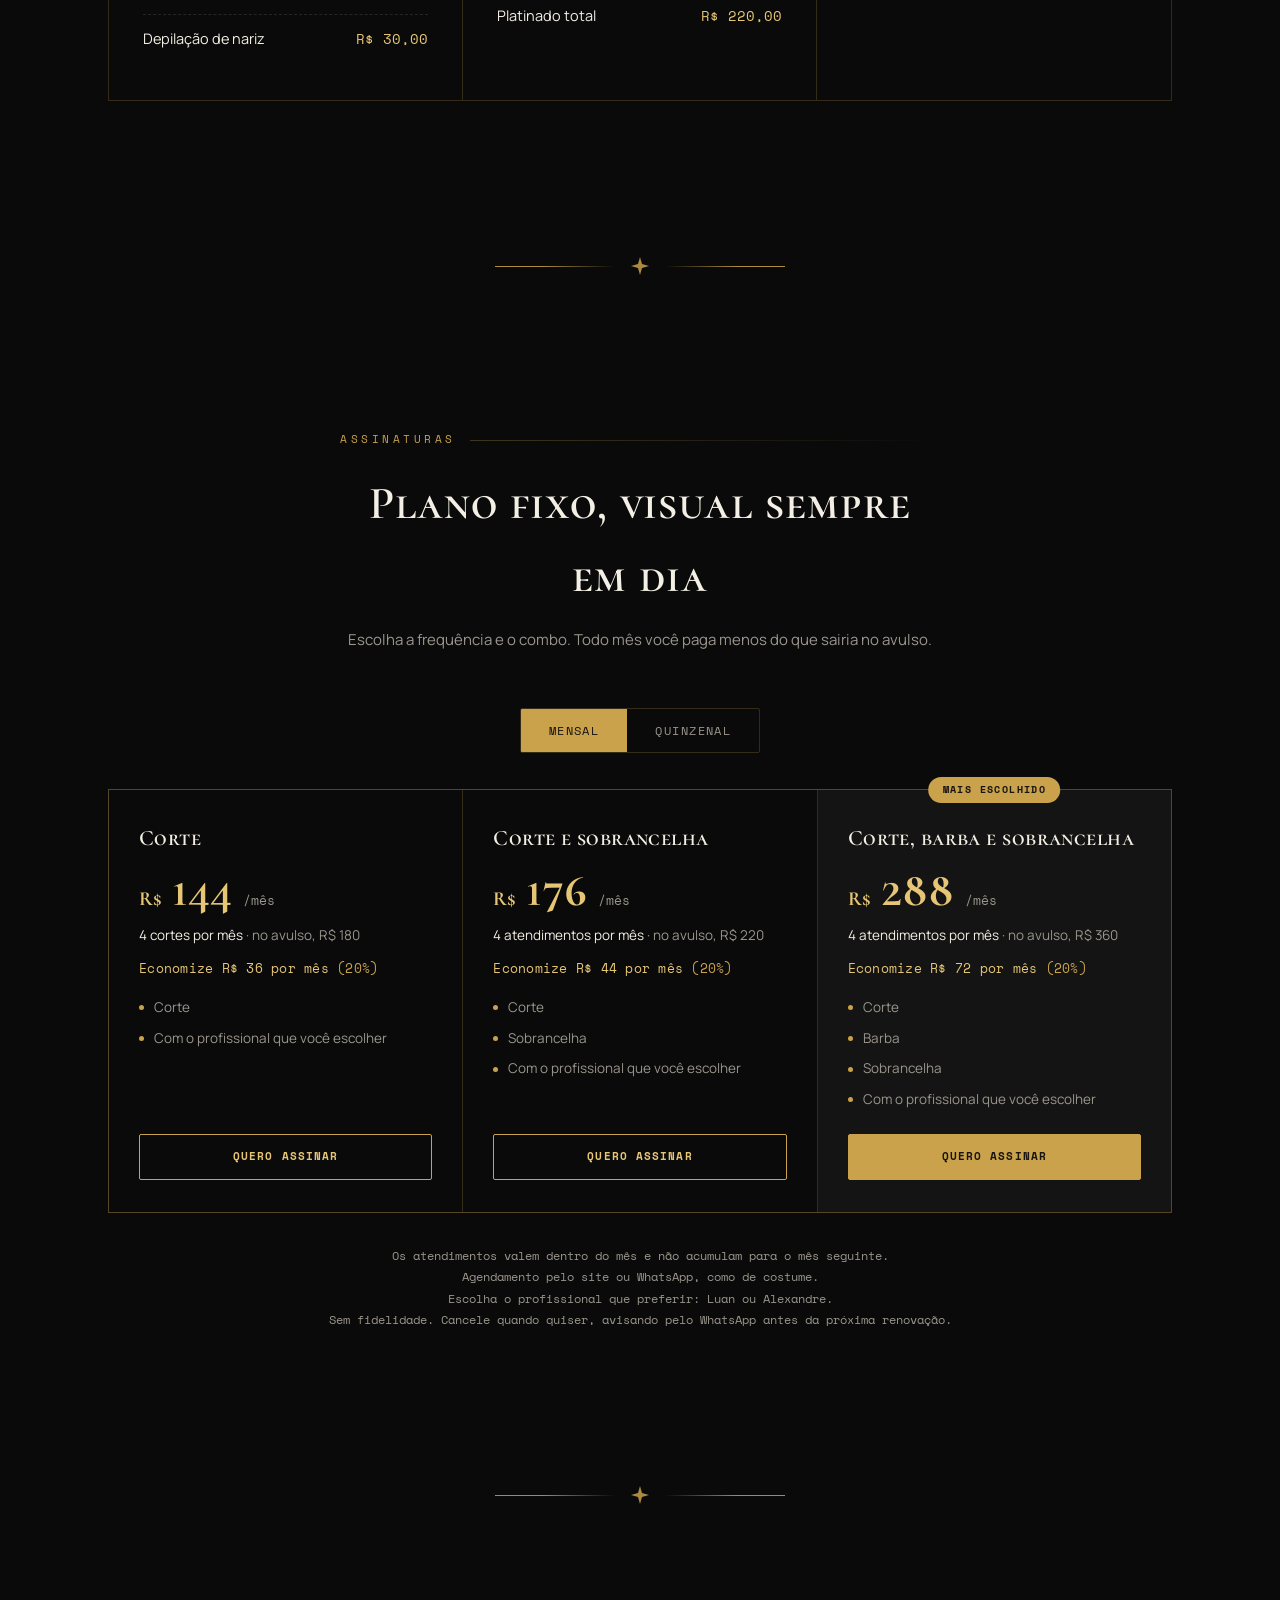
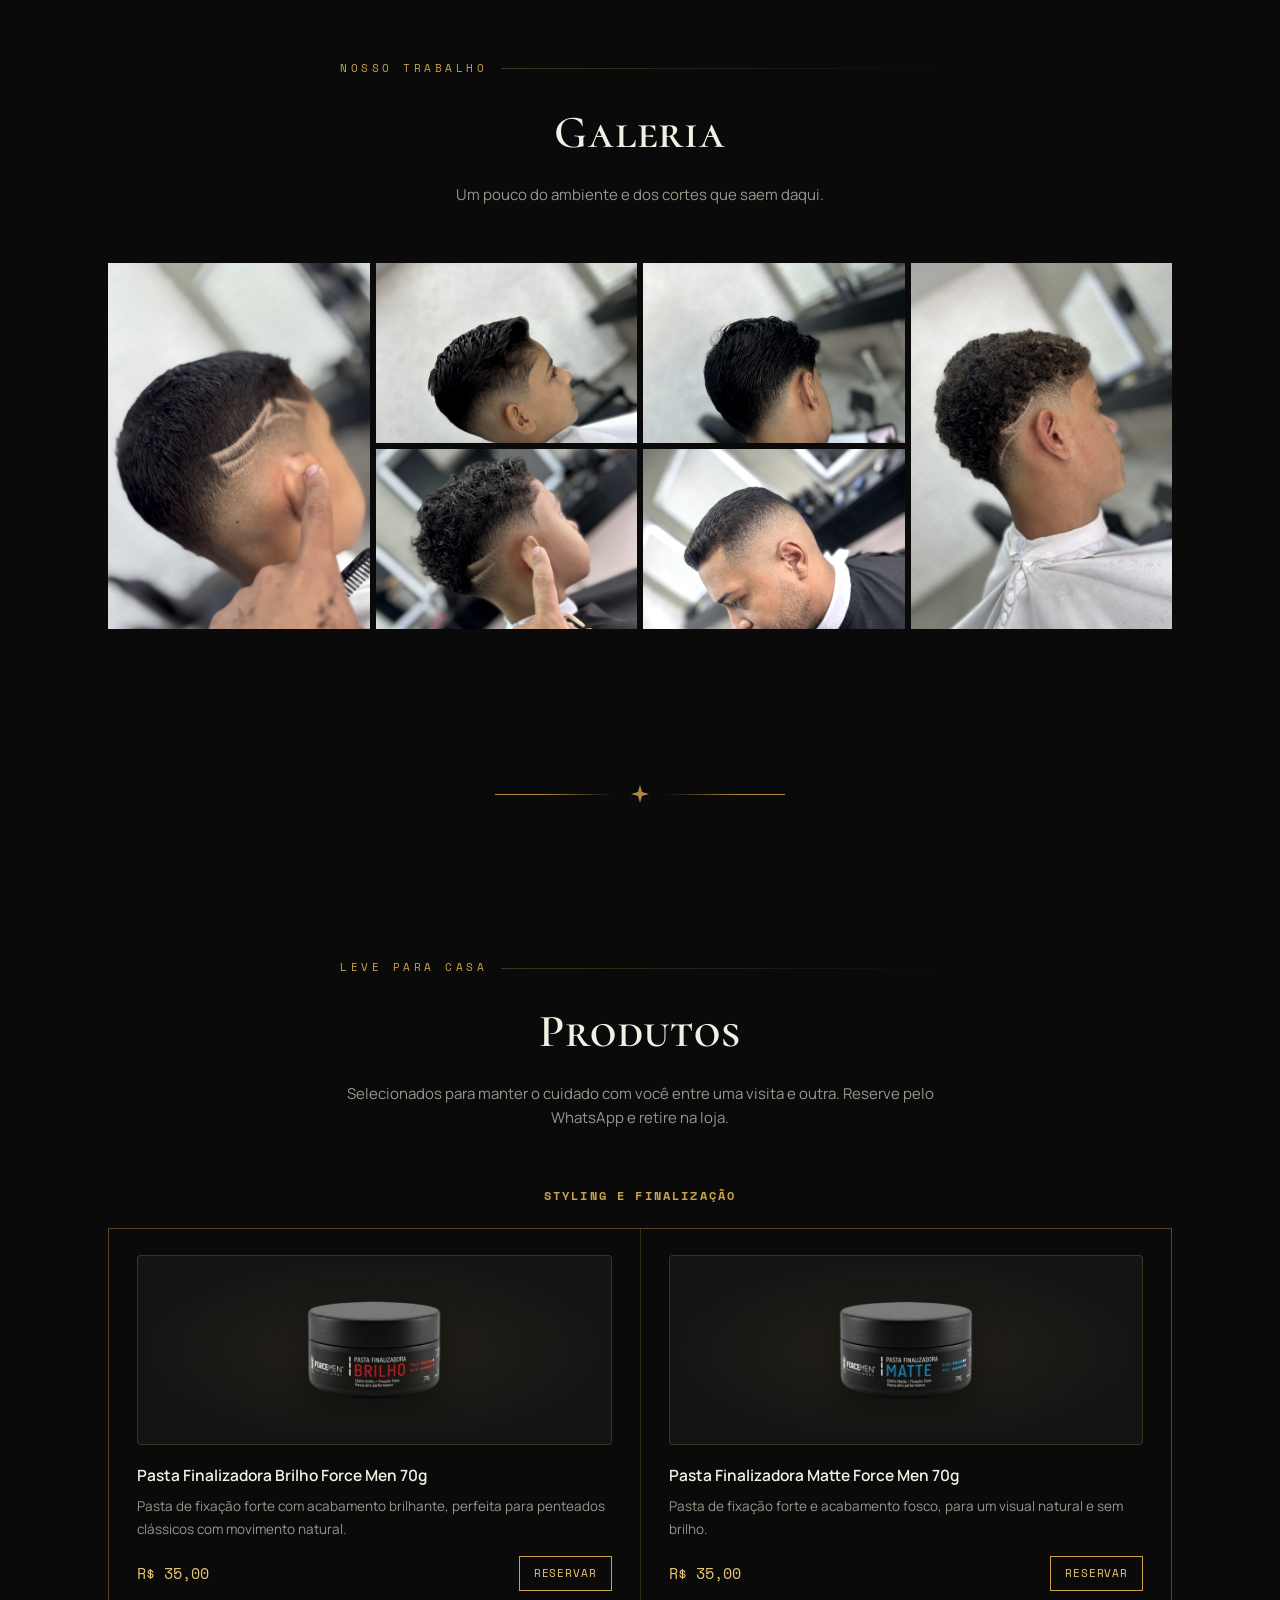
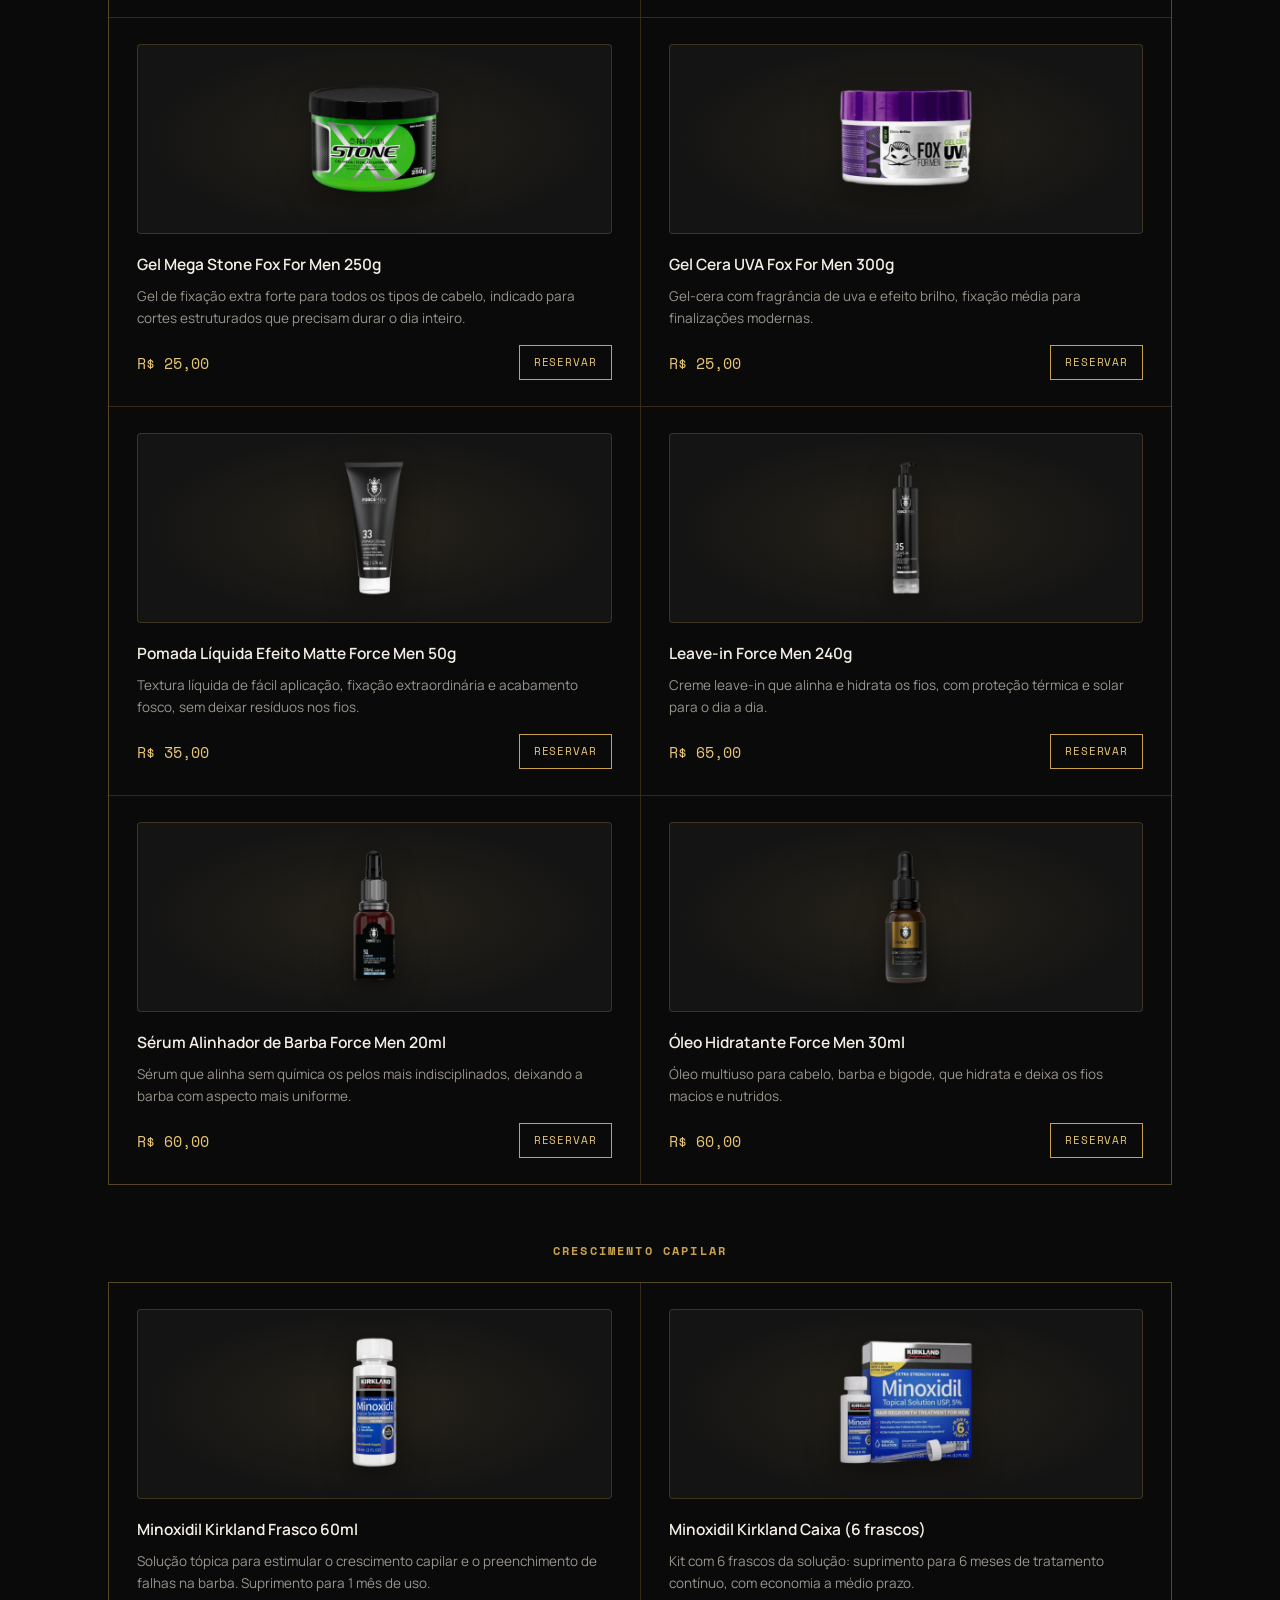
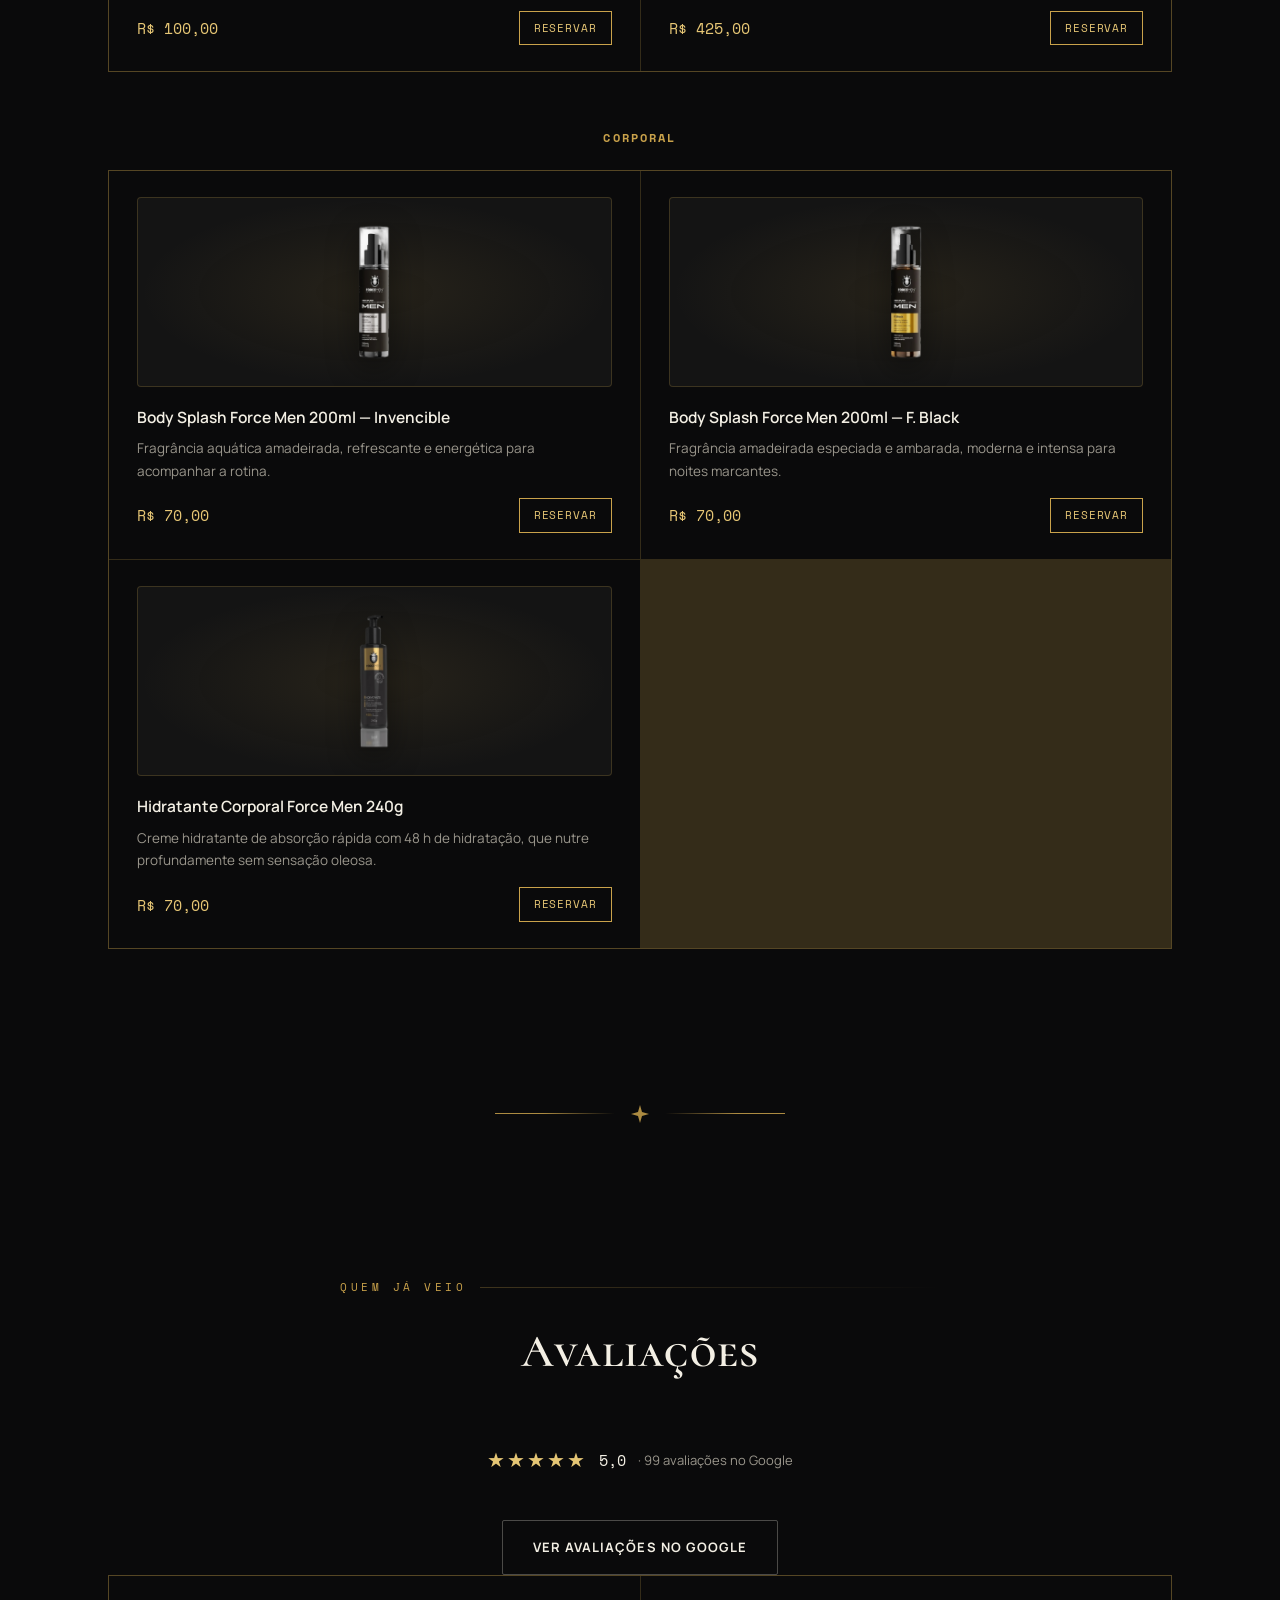
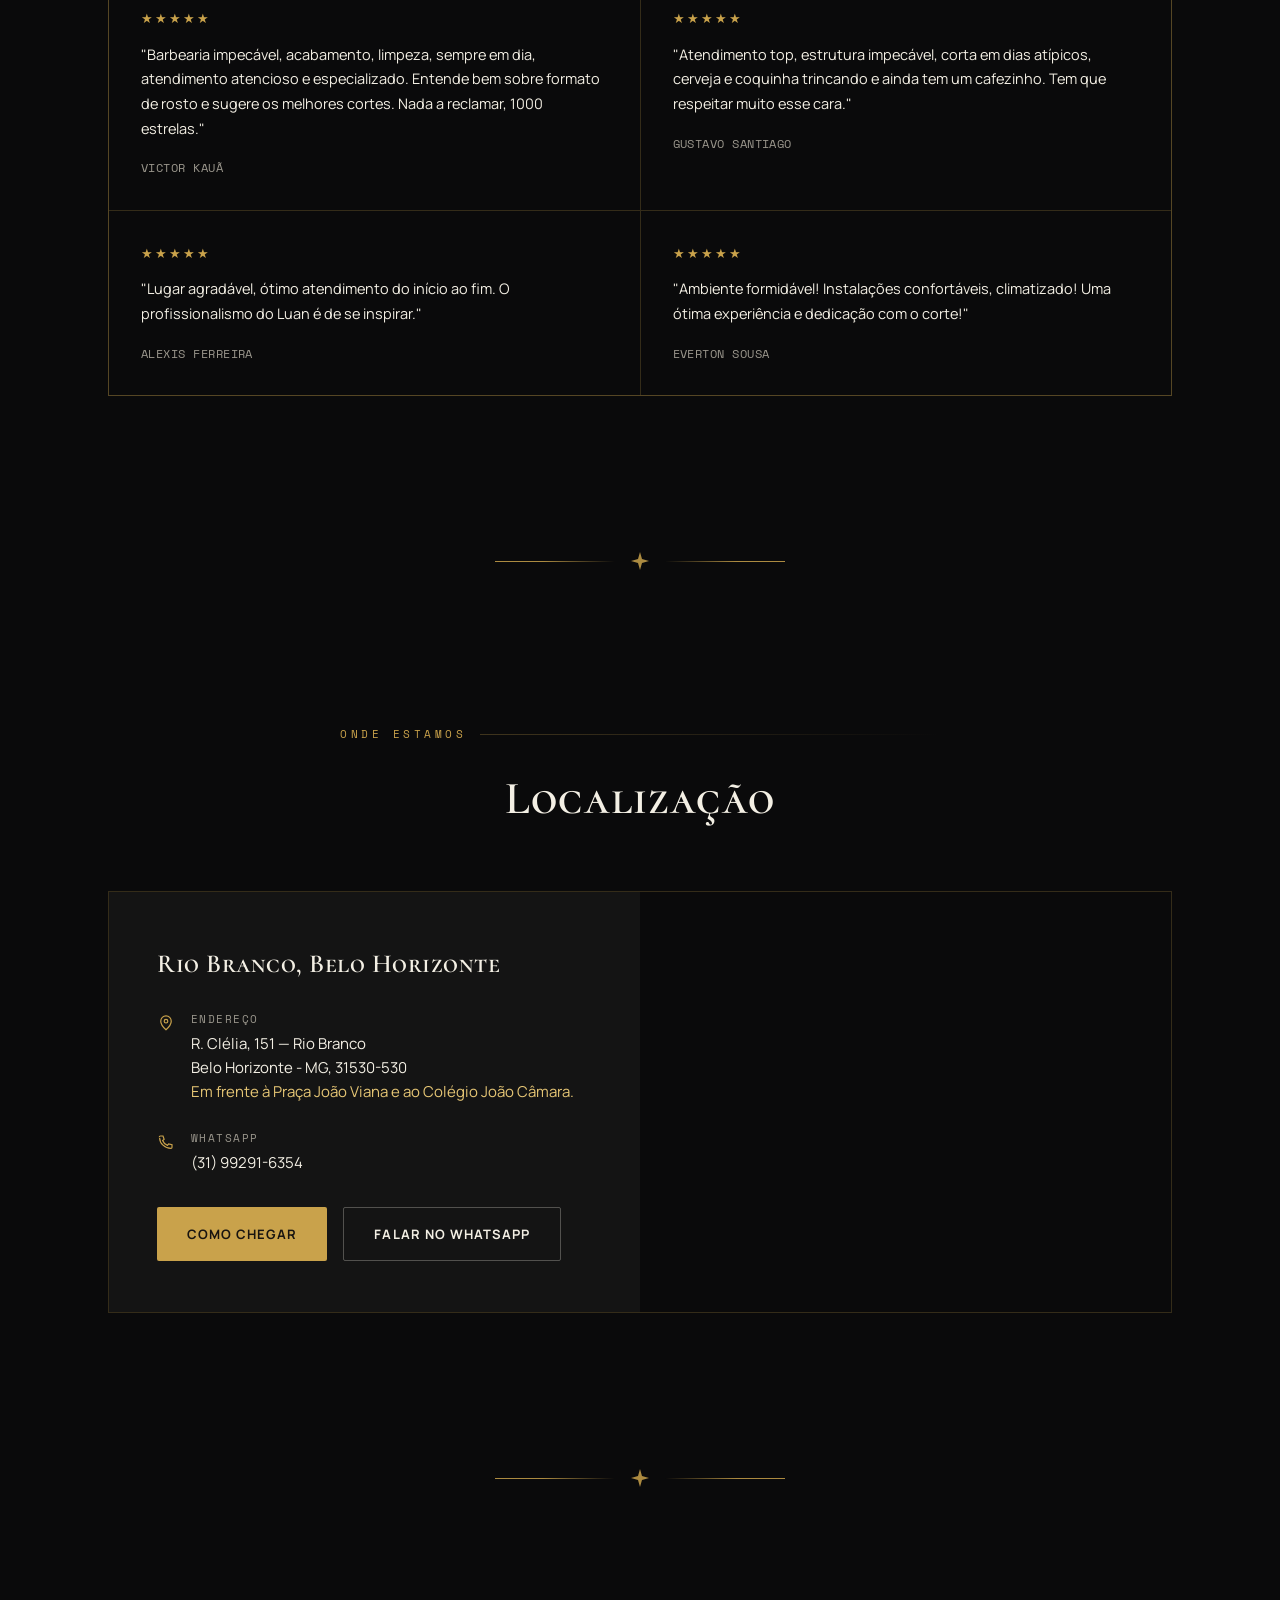
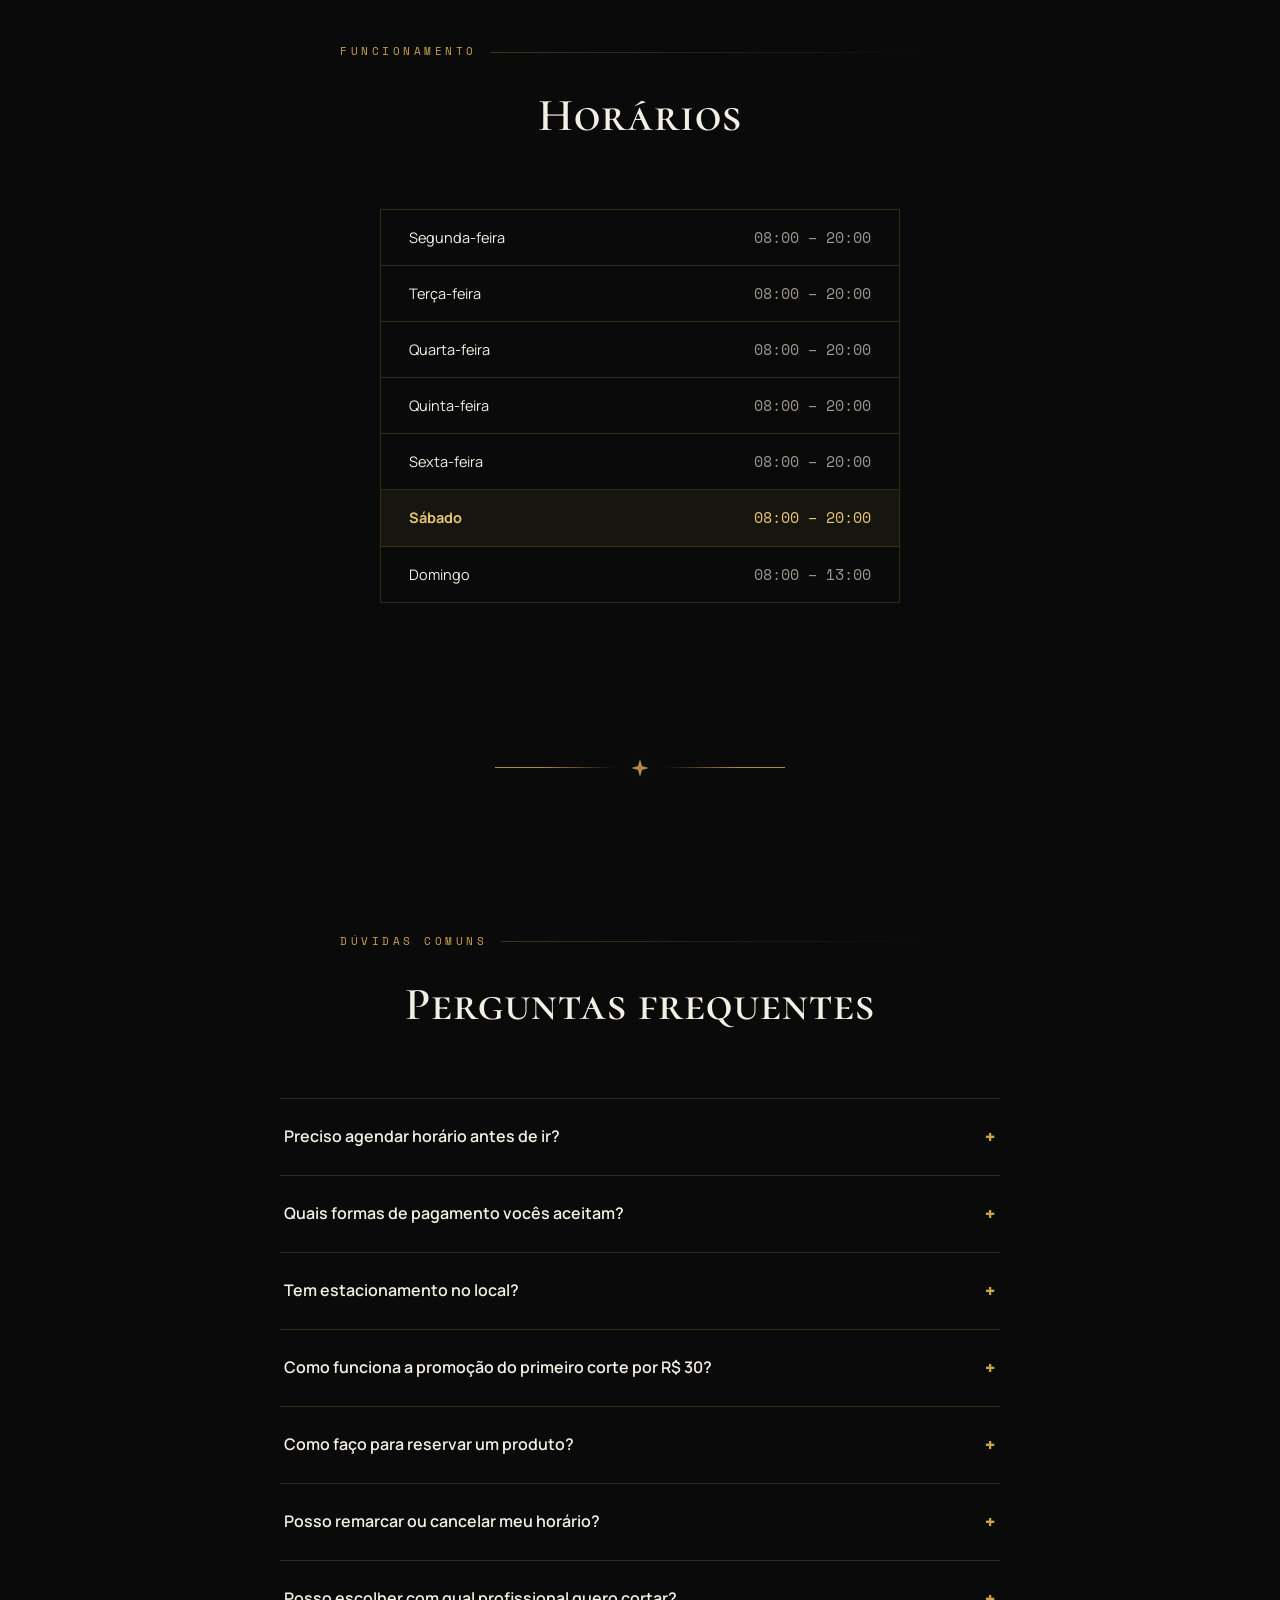
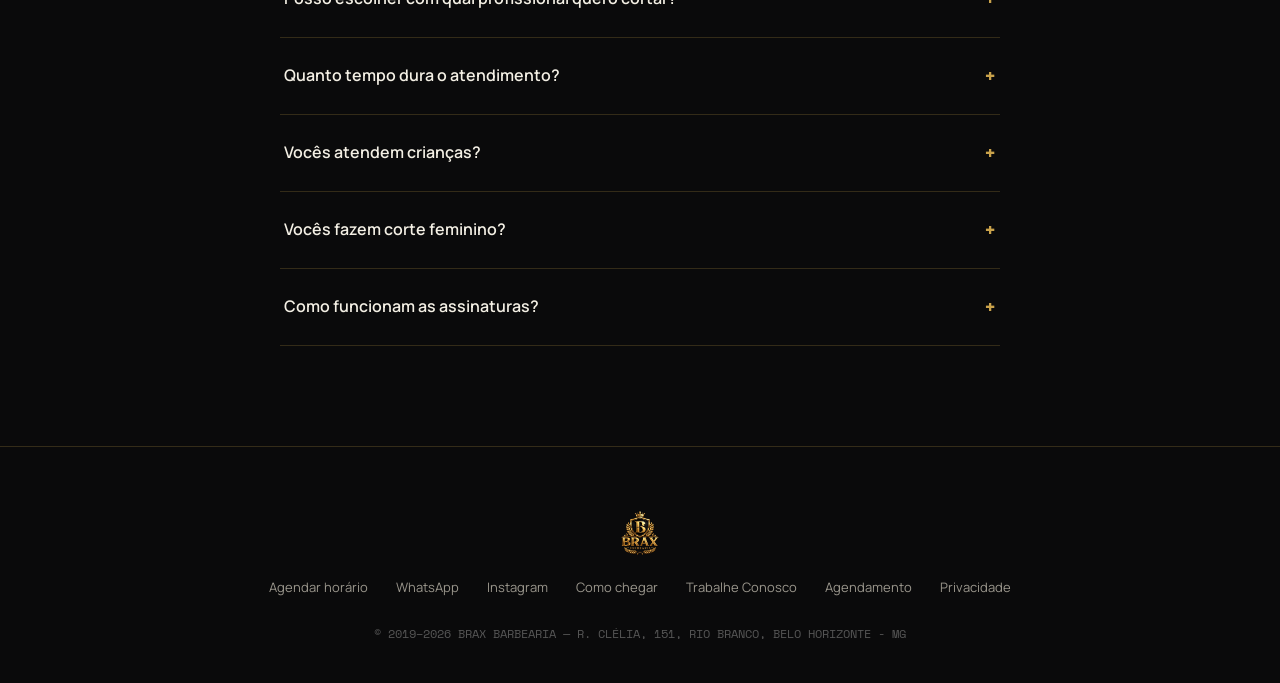
==== commit af6584d0: "Padroniza maiúsculas nos nomes de serviços e títulos Nomes de serviços, assinaturas e categorias pas" ====
--- a/Site Brax/index.html
+++ b/Site Brax/index.html
@@ -84,17 +84,17 @@
       { "@type": "Offer", "priceCurrency": "BRL", "price": "40.00", "itemOffered": { "@type": "Service", "name": "Corte (segunda a quinta)" } },
       { "@type": "Offer", "priceCurrency": "BRL", "price": "45.00", "itemOffered": { "@type": "Service", "name": "Corte (sexta a domingo e feriados)" } },
       { "@type": "Offer", "priceCurrency": "BRL", "price": "40.00", "itemOffered": { "@type": "Service", "name": "Barba" } },
-      { "@type": "Offer", "priceCurrency": "BRL", "price": "80.00", "itemOffered": { "@type": "Service", "name": "Corte e Barba" } },
-      { "@type": "Offer", "priceCurrency": "BRL", "price": "90.00", "itemOffered": { "@type": "Service", "name": "Corte, Barba e Sobrancelha" } },
-      { "@type": "Offer", "priceCurrency": "BRL", "price": "55.00", "itemOffered": { "@type": "Service", "name": "Corte e Sobrancelha" } },
+      { "@type": "Offer", "priceCurrency": "BRL", "price": "80.00", "itemOffered": { "@type": "Service", "name": "Corte e barba" } },
+      { "@type": "Offer", "priceCurrency": "BRL", "price": "90.00", "itemOffered": { "@type": "Service", "name": "Corte, barba e sobrancelha" } },
+      { "@type": "Offer", "priceCurrency": "BRL", "price": "55.00", "itemOffered": { "@type": "Service", "name": "Corte e sobrancelha" } },
       { "@type": "Offer", "priceCurrency": "BRL", "price": "15.00", "itemOffered": { "@type": "Service", "name": "Sobrancelha" } },
       { "@type": "Offer", "priceCurrency": "BRL", "price": "15.00", "itemOffered": { "@type": "Service", "name": "Pezinho" } },
-      { "@type": "Offer", "priceCurrency": "BRL", "price": "144.00", "itemOffered": { "@type": "Service", "name": "Assinatura Mensal — Corte (4 cortes por mês)" } },
-      { "@type": "Offer", "priceCurrency": "BRL", "price": "176.00", "itemOffered": { "@type": "Service", "name": "Assinatura Mensal — Corte e Sobrancelha (4 atendimentos por mês)" } },
-      { "@type": "Offer", "priceCurrency": "BRL", "price": "288.00", "itemOffered": { "@type": "Service", "name": "Assinatura Mensal — Corte, Barba e Sobrancelha (4 atendimentos por mês)" } },
-      { "@type": "Offer", "priceCurrency": "BRL", "price": "72.00", "itemOffered": { "@type": "Service", "name": "Assinatura Quinzenal — Corte (2 cortes por mês)" } },
-      { "@type": "Offer", "priceCurrency": "BRL", "price": "88.00", "itemOffered": { "@type": "Service", "name": "Assinatura Quinzenal — Corte e Sobrancelha (2 atendimentos por mês)" } },
-      { "@type": "Offer", "priceCurrency": "BRL", "price": "144.00", "itemOffered": { "@type": "Service", "name": "Assinatura Quinzenal — Corte, Barba e Sobrancelha (2 atendimentos por mês)" } }
+      { "@type": "Offer", "priceCurrency": "BRL", "price": "144.00", "itemOffered": { "@type": "Service", "name": "Assinatura mensal — Corte (4 cortes por mês)" } },
+      { "@type": "Offer", "priceCurrency": "BRL", "price": "176.00", "itemOffered": { "@type": "Service", "name": "Assinatura mensal — Corte e sobrancelha (4 atendimentos por mês)" } },
+      { "@type": "Offer", "priceCurrency": "BRL", "price": "288.00", "itemOffered": { "@type": "Service", "name": "Assinatura mensal — Corte, barba e sobrancelha (4 atendimentos por mês)" } },
+      { "@type": "Offer", "priceCurrency": "BRL", "price": "72.00", "itemOffered": { "@type": "Service", "name": "Assinatura quinzenal — Corte (2 cortes por mês)" } },
+      { "@type": "Offer", "priceCurrency": "BRL", "price": "88.00", "itemOffered": { "@type": "Service", "name": "Assinatura quinzenal — Corte e sobrancelha (2 atendimentos por mês)" } },
+      { "@type": "Offer", "priceCurrency": "BRL", "price": "144.00", "itemOffered": { "@type": "Service", "name": "Assinatura quinzenal — Corte, barba e sobrancelha (2 atendimentos por mês)" } }
     ]
   },
   "sameAs": [
@@ -338,26 +338,26 @@
           <h3>Avulsos</h3>
           <div class="service-row"><span class="name">Corte (segunda a quinta)</span><span class="price">R$ 40,00</span></div>
           <div class="service-row"><span class="name">Corte (sexta a domingo e feriados)</span><span class="price">R$ 45,00</span></div>
-          <div class="service-row"><span class="name">Corte, Barba e Sobrancelha</span><span class="price">R$ 90,00</span></div>
-          <div class="service-row"><span class="name">Corte e Barba</span><span class="price">R$ 80,00</span></div>
-          <div class="service-row"><span class="name">Corte e Sobrancelha</span><span class="price">R$ 55,00</span></div>
+          <div class="service-row"><span class="name">Corte, barba e sobrancelha</span><span class="price">R$ 90,00</span></div>
+          <div class="service-row"><span class="name">Corte e barba</span><span class="price">R$ 80,00</span></div>
+          <div class="service-row"><span class="name">Corte e sobrancelha</span><span class="price">R$ 55,00</span></div>
           <div class="service-row"><span class="name">Barba</span><span class="price">R$ 40,00</span></div>
           <div class="service-row"><span class="name">Sobrancelha</span><span class="price">R$ 15,00</span></div>
           <div class="service-row"><span class="name">Pezinho</span><span class="price">R$ 15,00</span></div>
-          <div class="service-row"><span class="name">Depilação de Nariz</span><span class="price">R$ 30,00</span></div>
+          <div class="service-row"><span class="name">Depilação de nariz</span><span class="price">R$ 30,00</span></div>
         </div>
 
         <div class="service-group">
-          <h3>Estética &amp; Tratamentos</h3>
+          <h3>Estética e tratamentos</h3>
           <div class="service-row"><span class="name">Selagem</span><span class="price">R$ 100,00</span></div>
           <div class="service-row"><span class="name">Botox</span><span class="price">R$ 70,00</span></div>
           <div class="service-row"><span class="name">Tintura</span><span class="price">R$ 35,00</span></div>
           <div class="service-row"><span class="name">Relaxamento</span><span class="price">R$ 35,00</span></div>
           <div class="service-row"><span class="name">Hidratação</span><span class="price">R$ 40,00</span></div>
           <div class="service-row"><span class="name">Escova</span><span class="price">R$ 20,00</span></div>
-          <div class="service-row"><span class="name">Limpeza de Pele</span><span class="price">R$ 60,00</span></div>
+          <div class="service-row"><span class="name">Limpeza de pele</span><span class="price">R$ 60,00</span></div>
           <div class="service-row"><span class="name">Luzes</span><span class="price">R$ 80,00</span></div>
-          <div class="service-row"><span class="name">Platinado Total</span><span class="price">R$ 220,00</span></div>
+          <div class="service-row"><span class="name">Platinado total</span><span class="price">R$ 220,00</span></div>
         </div>
 
         <div class="service-group">
@@ -404,11 +404,11 @@
             <li>Corte</li>
             <li>Com o profissional que você escolher</li>
           </ul>
-          <a class="sub-btn" target="_blank" rel="noopener" href="https://wa.me/5531992916354?text=Ol%C3%A1%21%20Quero%20assinar%20o%20plano%20Mensal%20%C2%B7%20Corte%20%28R%24%20144%2Fm%C3%AAs%29.">Quero assinar</a>
+          <a class="sub-btn" target="_blank" rel="noopener" href="https://wa.me/5531992916354?text=Ol%C3%A1%21%20Quero%20assinar%20o%20plano%20mensal%20%C2%B7%20Corte%20%28R%24%20144%2Fm%C3%AAs%29.">Quero assinar</a>
         </article>
 
         <article class="sub-card">
-          <h3 class="sub-name">Corte e Sobrancelha</h3>
+          <h3 class="sub-name">Corte e sobrancelha</h3>
           <div class="sub-price"><span class="cur">R$</span> 176 <span class="per">/mês</span></div>
           <p class="sub-count">4 atendimentos por mês <span>· no avulso, R$ 220</span></p>
           <p class="sub-save">Economize R$ 44 por mês <span>(20%)</span></p>
@@ -417,12 +417,12 @@
             <li>Sobrancelha</li>
             <li>Com o profissional que você escolher</li>
           </ul>
-          <a class="sub-btn" target="_blank" rel="noopener" href="https://wa.me/5531992916354?text=Ol%C3%A1%21%20Quero%20assinar%20o%20plano%20Mensal%20%C2%B7%20Corte%20e%20Sobrancelha%20%28R%24%20176%2Fm%C3%AAs%29.">Quero assinar</a>
+          <a class="sub-btn" target="_blank" rel="noopener" href="https://wa.me/5531992916354?text=Ol%C3%A1%21%20Quero%20assinar%20o%20plano%20mensal%20%C2%B7%20Corte%20e%20sobrancelha%20%28R%24%20176%2Fm%C3%AAs%29.">Quero assinar</a>
         </article>
 
         <article class="sub-card featured">
           <span class="sub-badge">Mais escolhido</span>
-          <h3 class="sub-name">Corte, Barba e Sobrancelha</h3>
+          <h3 class="sub-name">Corte, barba e sobrancelha</h3>
           <div class="sub-price"><span class="cur">R$</span> 288 <span class="per">/mês</span></div>
           <p class="sub-count">4 atendimentos por mês <span>· no avulso, R$ 360</span></p>
           <p class="sub-save">Economize R$ 72 por mês <span>(20%)</span></p>
@@ -432,7 +432,7 @@
             <li>Sobrancelha</li>
             <li>Com o profissional que você escolher</li>
           </ul>
-          <a class="sub-btn" target="_blank" rel="noopener" href="https://wa.me/5531992916354?text=Ol%C3%A1%21%20Quero%20assinar%20o%20plano%20Mensal%20%C2%B7%20Corte%2C%20Barba%20e%20Sobrancelha%20%28R%24%20288%2Fm%C3%AAs%29.">Quero assinar</a>
+          <a class="sub-btn" target="_blank" rel="noopener" href="https://wa.me/5531992916354?text=Ol%C3%A1%21%20Quero%20assinar%20o%20plano%20mensal%20%C2%B7%20Corte%2C%20barba%20e%20sobrancelha%20%28R%24%20288%2Fm%C3%AAs%29.">Quero assinar</a>
         </article>
       </div>
 
@@ -446,11 +446,11 @@
             <li>Corte</li>
             <li>Com o profissional que você escolher</li>
           </ul>
-          <a class="sub-btn" target="_blank" rel="noopener" href="https://wa.me/5531992916354?text=Ol%C3%A1%21%20Quero%20assinar%20o%20plano%20Quinzenal%20%C2%B7%20Corte%20%28R%24%2072%2Fm%C3%AAs%29.">Quero assinar</a>
+          <a class="sub-btn" target="_blank" rel="noopener" href="https://wa.me/5531992916354?text=Ol%C3%A1%21%20Quero%20assinar%20o%20plano%20quinzenal%20%C2%B7%20Corte%20%28R%24%2072%2Fm%C3%AAs%29.">Quero assinar</a>
         </article>
 
         <article class="sub-card">
-          <h3 class="sub-name">Corte e Sobrancelha</h3>
+          <h3 class="sub-name">Corte e sobrancelha</h3>
           <div class="sub-price"><span class="cur">R$</span> 88 <span class="per">/mês</span></div>
           <p class="sub-count">2 atendimentos por mês <span>· no avulso, R$ 110</span></p>
           <p class="sub-save">Economize R$ 22 por mês <span>(20%)</span></p>
@@ -459,11 +459,11 @@
             <li>Sobrancelha</li>
             <li>Com o profissional que você escolher</li>
           </ul>
-          <a class="sub-btn" target="_blank" rel="noopener" href="https://wa.me/5531992916354?text=Ol%C3%A1%21%20Quero%20assinar%20o%20plano%20Quinzenal%20%C2%B7%20Corte%20e%20Sobrancelha%20%28R%24%2088%2Fm%C3%AAs%29.">Quero assinar</a>
+          <a class="sub-btn" target="_blank" rel="noopener" href="https://wa.me/5531992916354?text=Ol%C3%A1%21%20Quero%20assinar%20o%20plano%20quinzenal%20%C2%B7%20Corte%20e%20sobrancelha%20%28R%24%2088%2Fm%C3%AAs%29.">Quero assinar</a>
         </article>
 
         <article class="sub-card">
-          <h3 class="sub-name">Corte, Barba e Sobrancelha</h3>
+          <h3 class="sub-name">Corte, barba e sobrancelha</h3>
           <div class="sub-price"><span class="cur">R$</span> 144 <span class="per">/mês</span></div>
           <p class="sub-count">2 atendimentos por mês <span>· no avulso, R$ 180</span></p>
           <p class="sub-save">Economize R$ 36 por mês <span>(20%)</span></p>
@@ -473,7 +473,7 @@
             <li>Sobrancelha</li>
             <li>Com o profissional que você escolher</li>
           </ul>
-          <a class="sub-btn" target="_blank" rel="noopener" href="https://wa.me/5531992916354?text=Ol%C3%A1%21%20Quero%20assinar%20o%20plano%20Quinzenal%20%C2%B7%20Corte%2C%20Barba%20e%20Sobrancelha%20%28R%24%20144%2Fm%C3%AAs%29.">Quero assinar</a>
+          <a class="sub-btn" target="_blank" rel="noopener" href="https://wa.me/5531992916354?text=Ol%C3%A1%21%20Quero%20assinar%20o%20plano%20quinzenal%20%C2%B7%20Corte%2C%20barba%20e%20sobrancelha%20%28R%24%20144%2Fm%C3%AAs%29.">Quero assinar</a>
         </article>
       </div>
 
@@ -528,7 +528,7 @@
         <p>Selecionados para manter o cuidado com você entre uma visita e outra. Reserve pelo WhatsApp e retire na loja.</p>
       </div>
       <div class="product-category">
-        <h3>Styling & Finalização</h3>
+        <h3>Styling e finalização</h3>
         <div class="products-grid">
         <div class="product-card">
           <div class="product-thumb"><img src="assets/pasta-brilho.png" alt="Pasta Finalizadora Brilho Force Men 70g" loading="lazy"></div>
@@ -605,7 +605,7 @@
         </div>
       </div>
       <div class="product-category">
-        <h3>Crescimento Capilar</h3>
+        <h3>Crescimento capilar</h3>
         <div class="products-grid">
         <div class="product-card">
           <div class="product-thumb"><img src="assets/minoxidil-frasco.png" alt="Minoxidil Kirkland Frasco 60ml" loading="lazy"></div>
@@ -849,7 +849,7 @@
         </details>
         <details class="faq-item">
           <summary>Como funcionam as assinaturas?<span class="plus">+</span></summary>
-          <div class="faq-answer">São planos mensais ou quinzenais com preço fixo, para quem quer manter o visual sempre em dia. Você escolhe a combinação: só corte, corte e sobrancelha, ou corte, barba e sobrancelha. Os valores estão na tabela de Serviços.</div>
+          <div class="faq-answer">São planos mensais ou quinzenais com preço fixo, para quem quer manter o visual sempre em dia. Você escolhe a combinação: só corte, corte e sobrancelha, ou corte, barba e sobrancelha. Os valores estão na tabela de serviços.</div>
         </details>
       </div>
     </div>
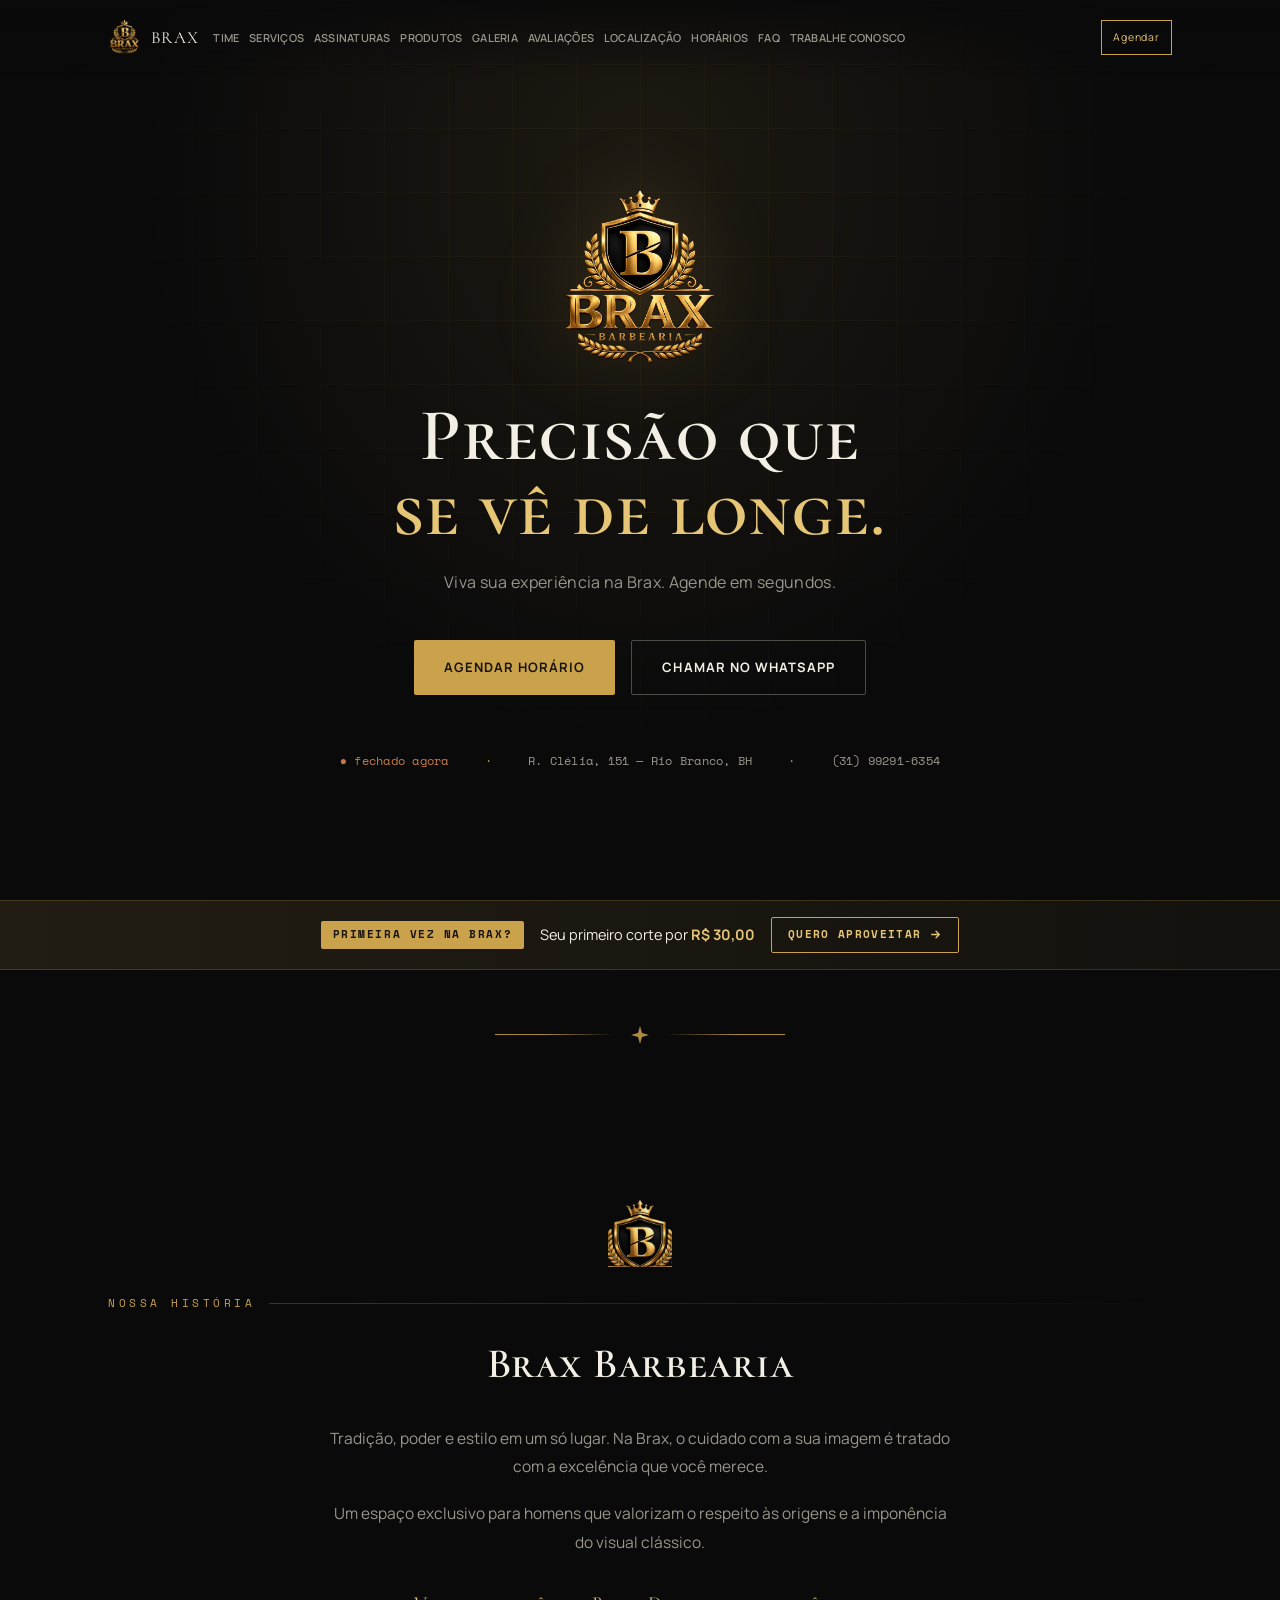
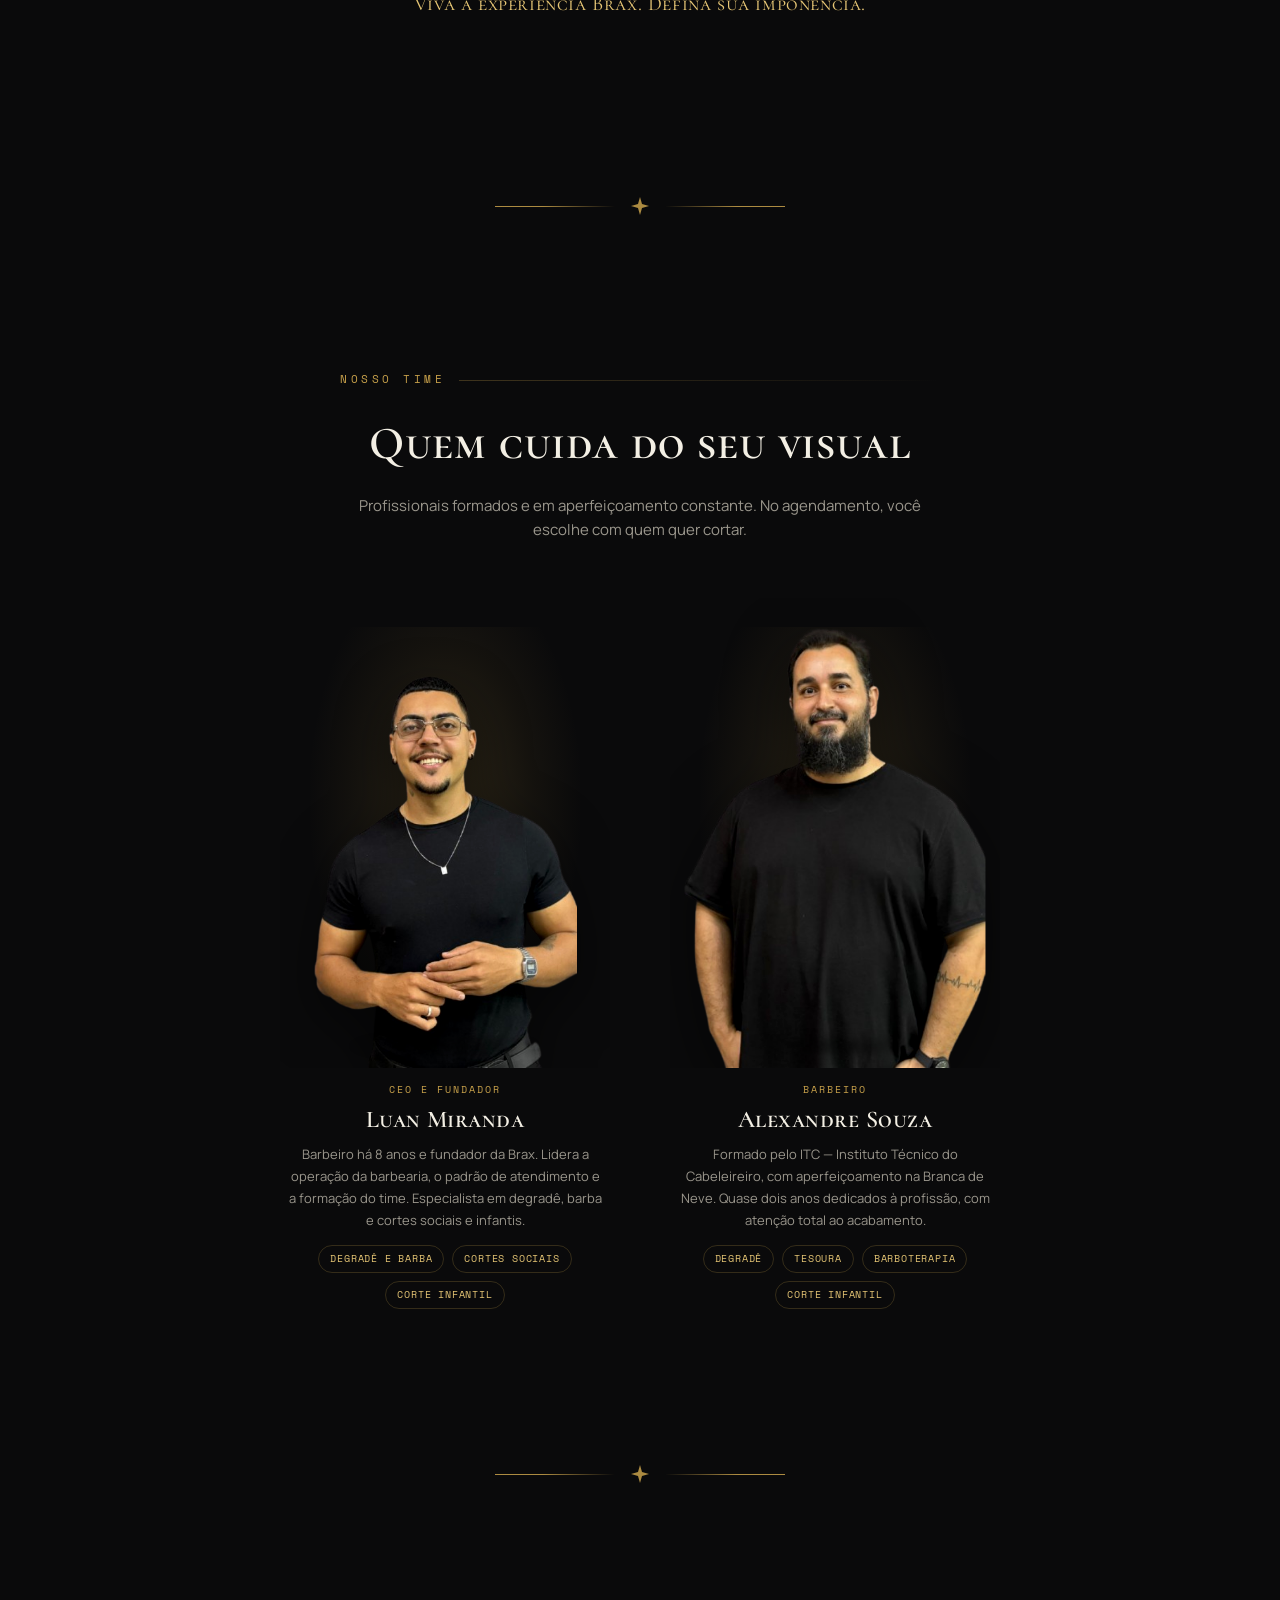
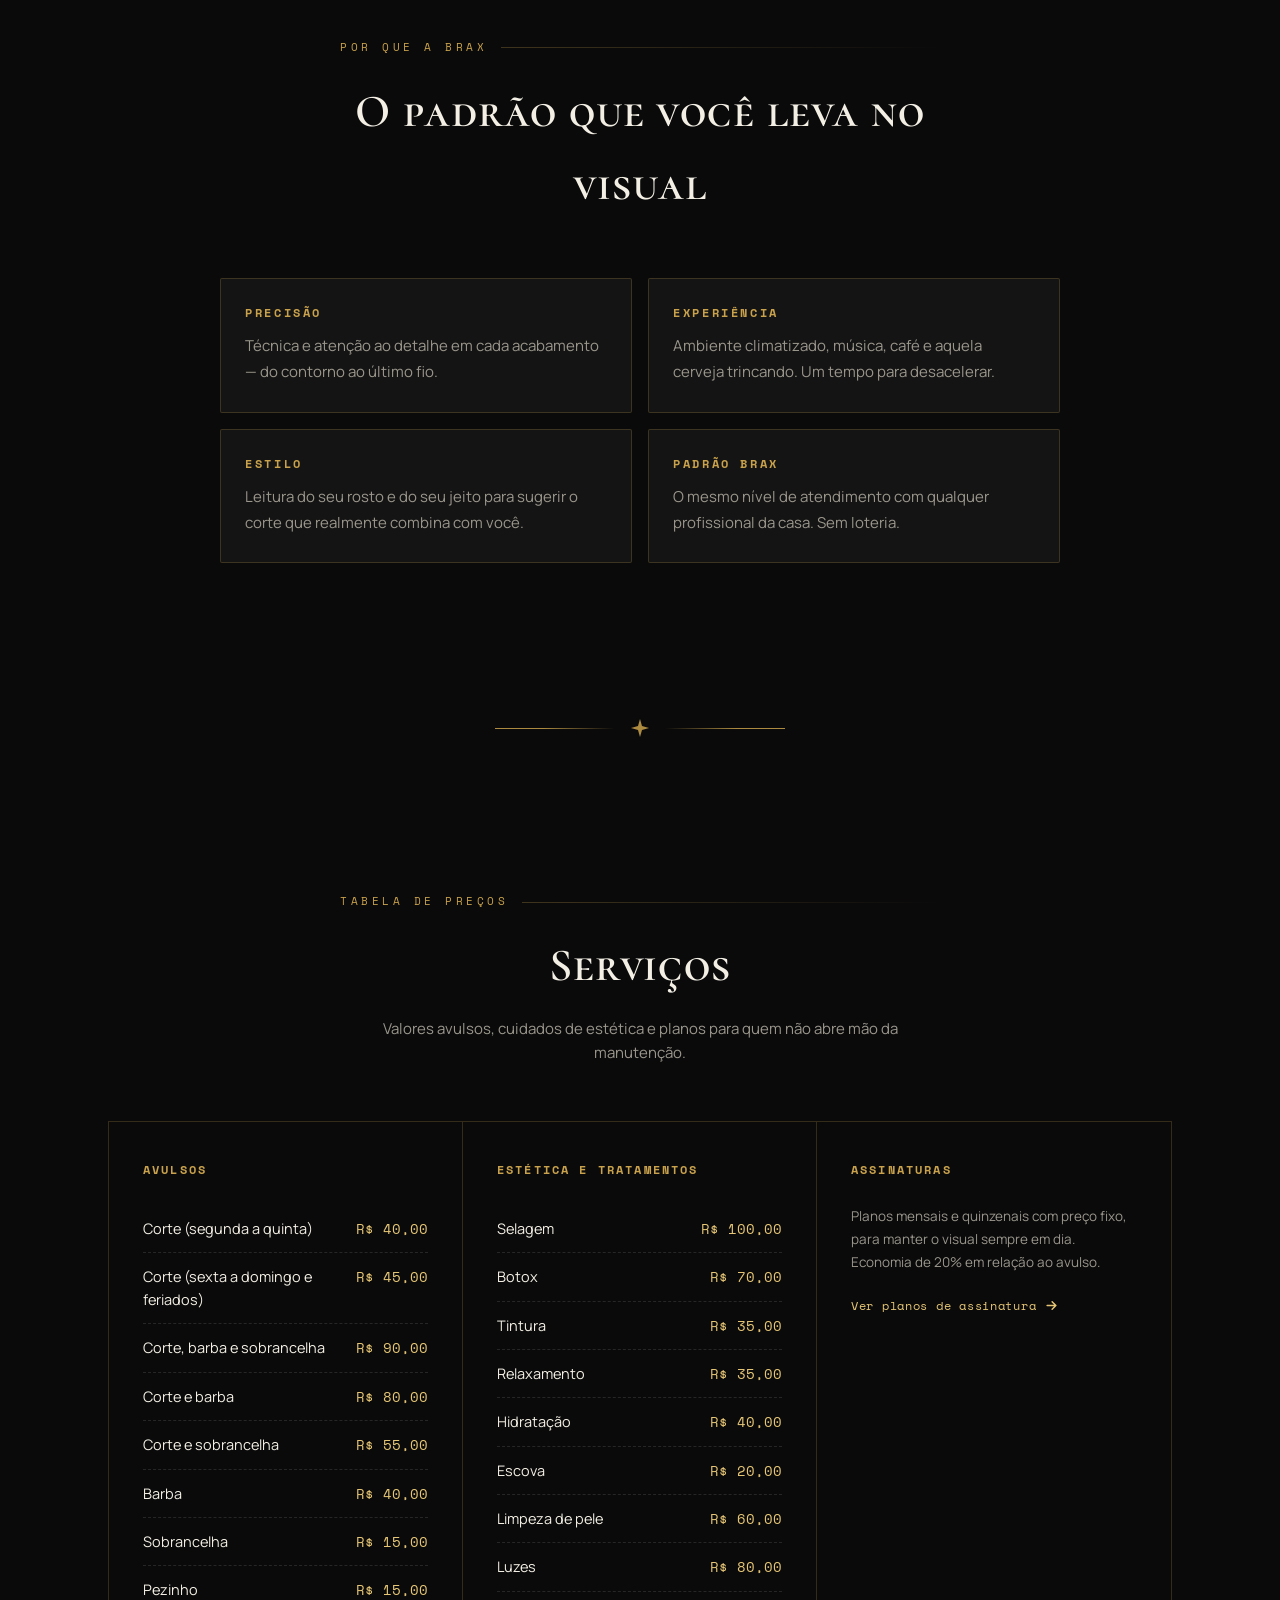
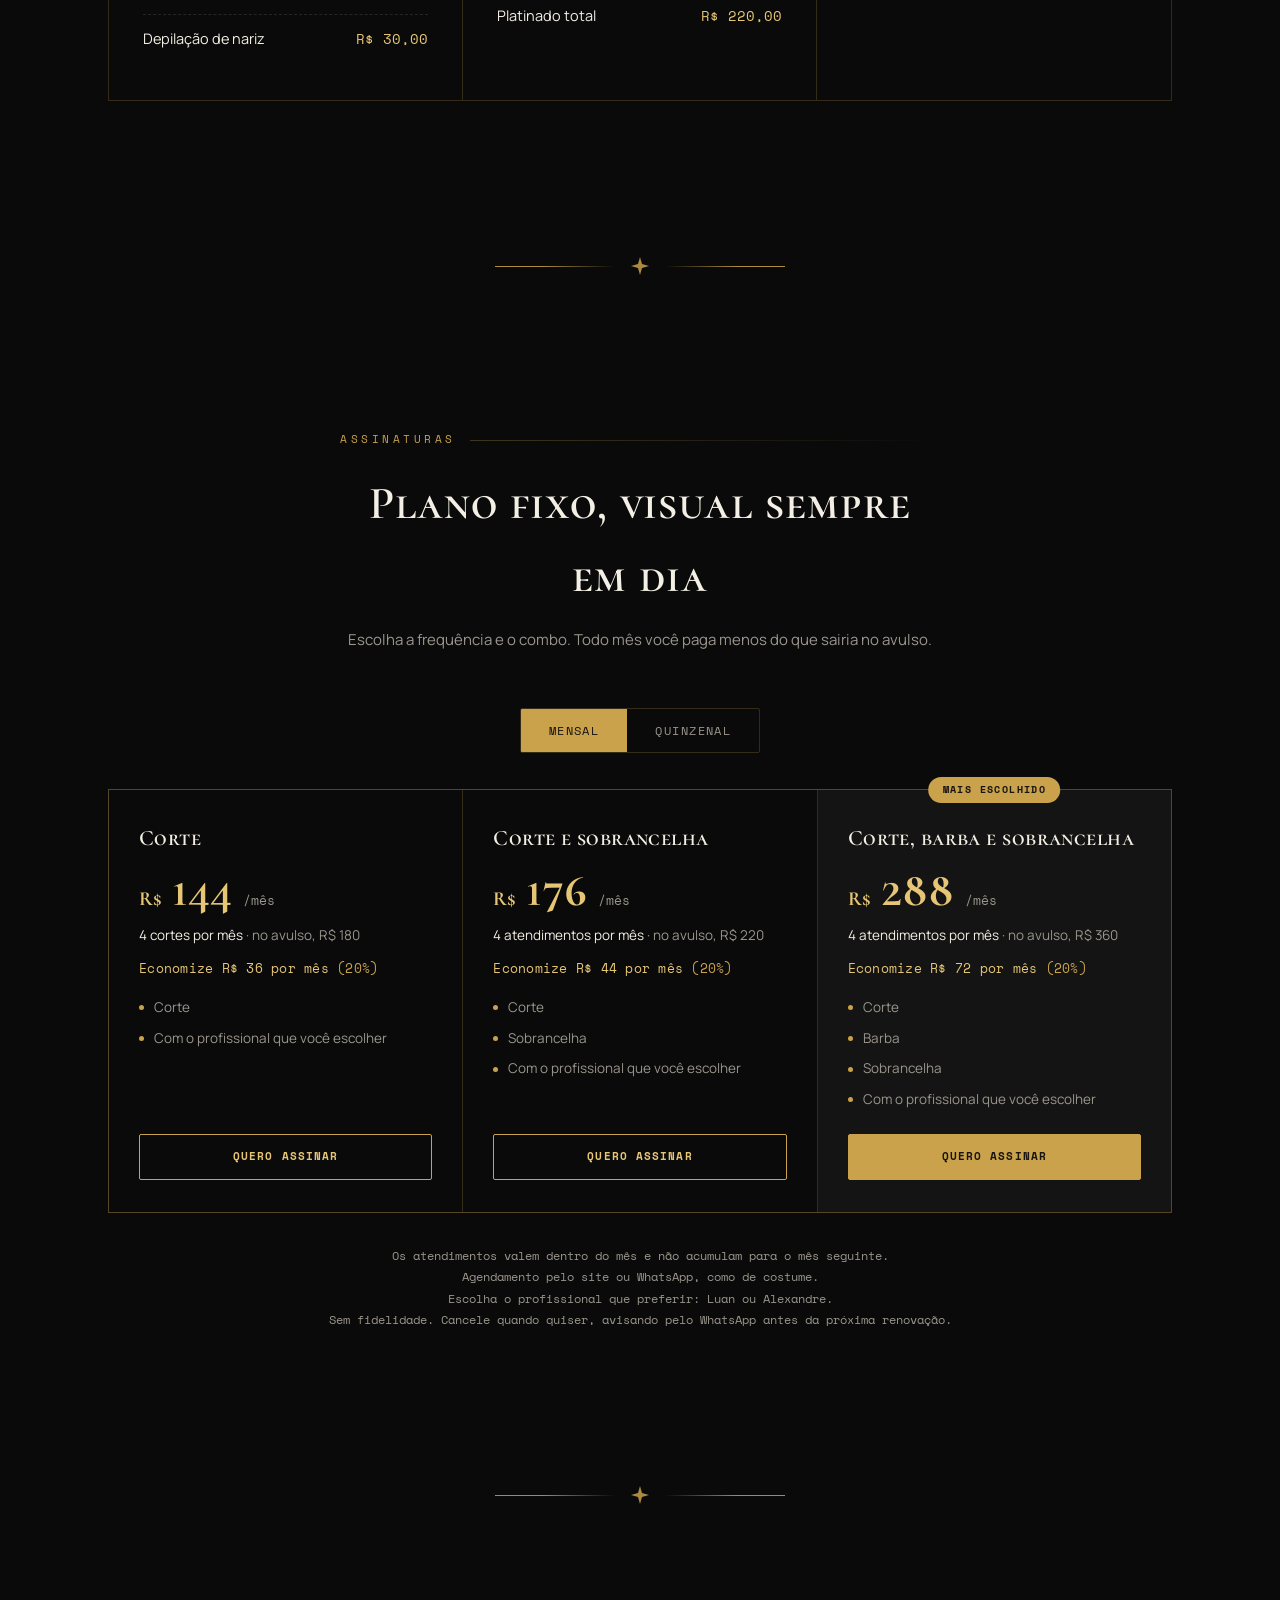
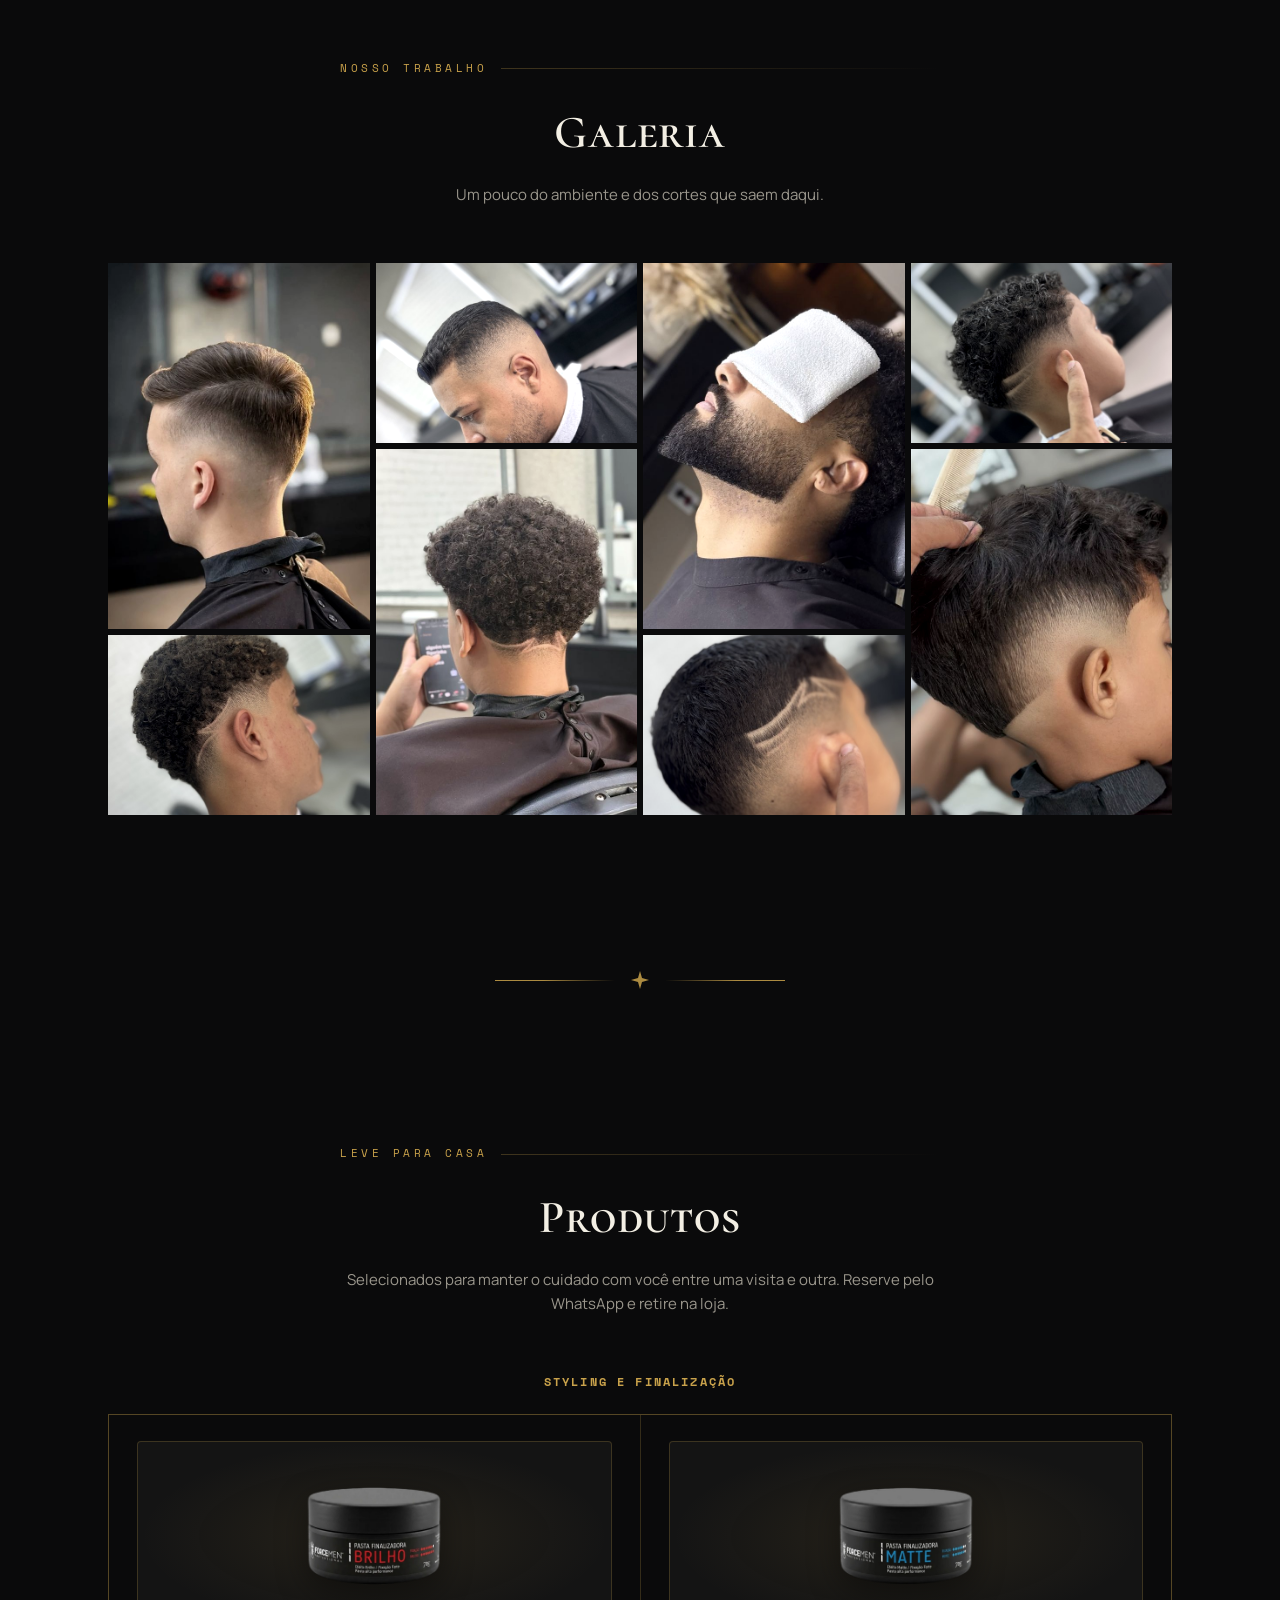
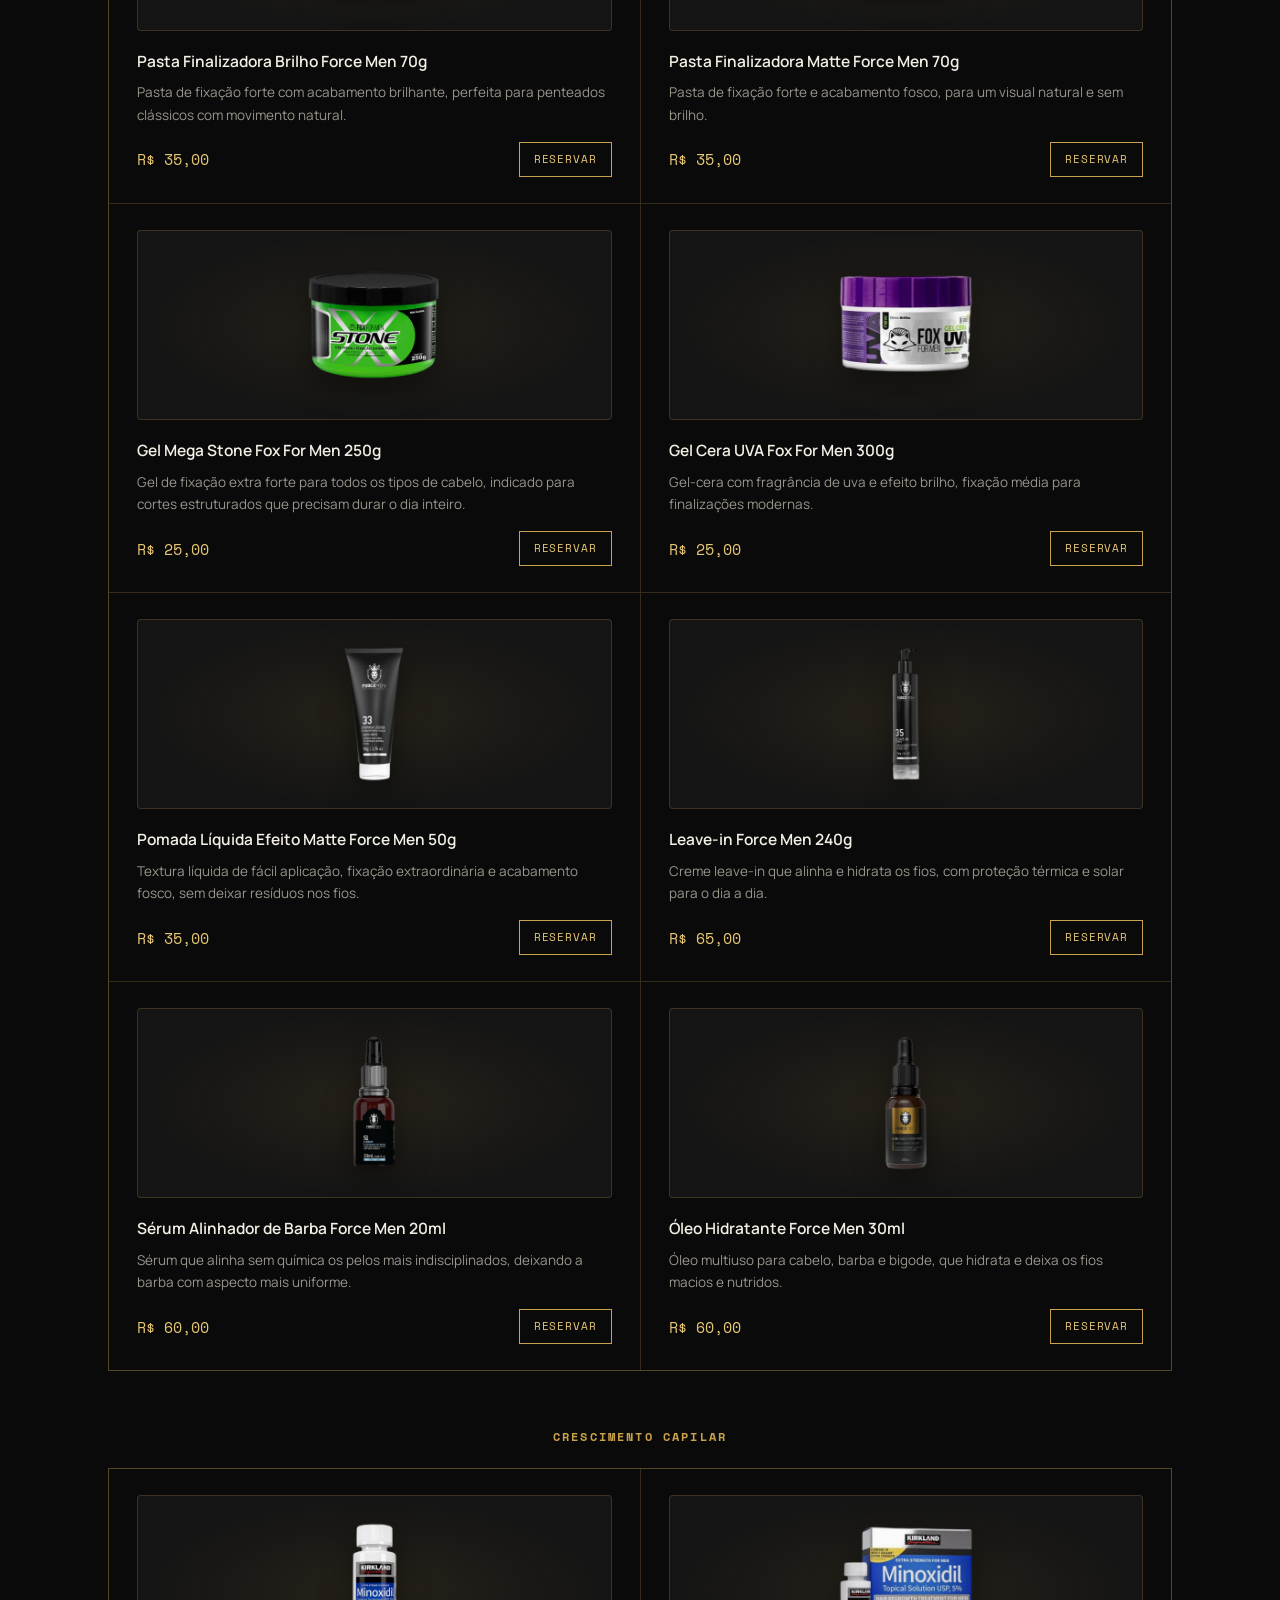
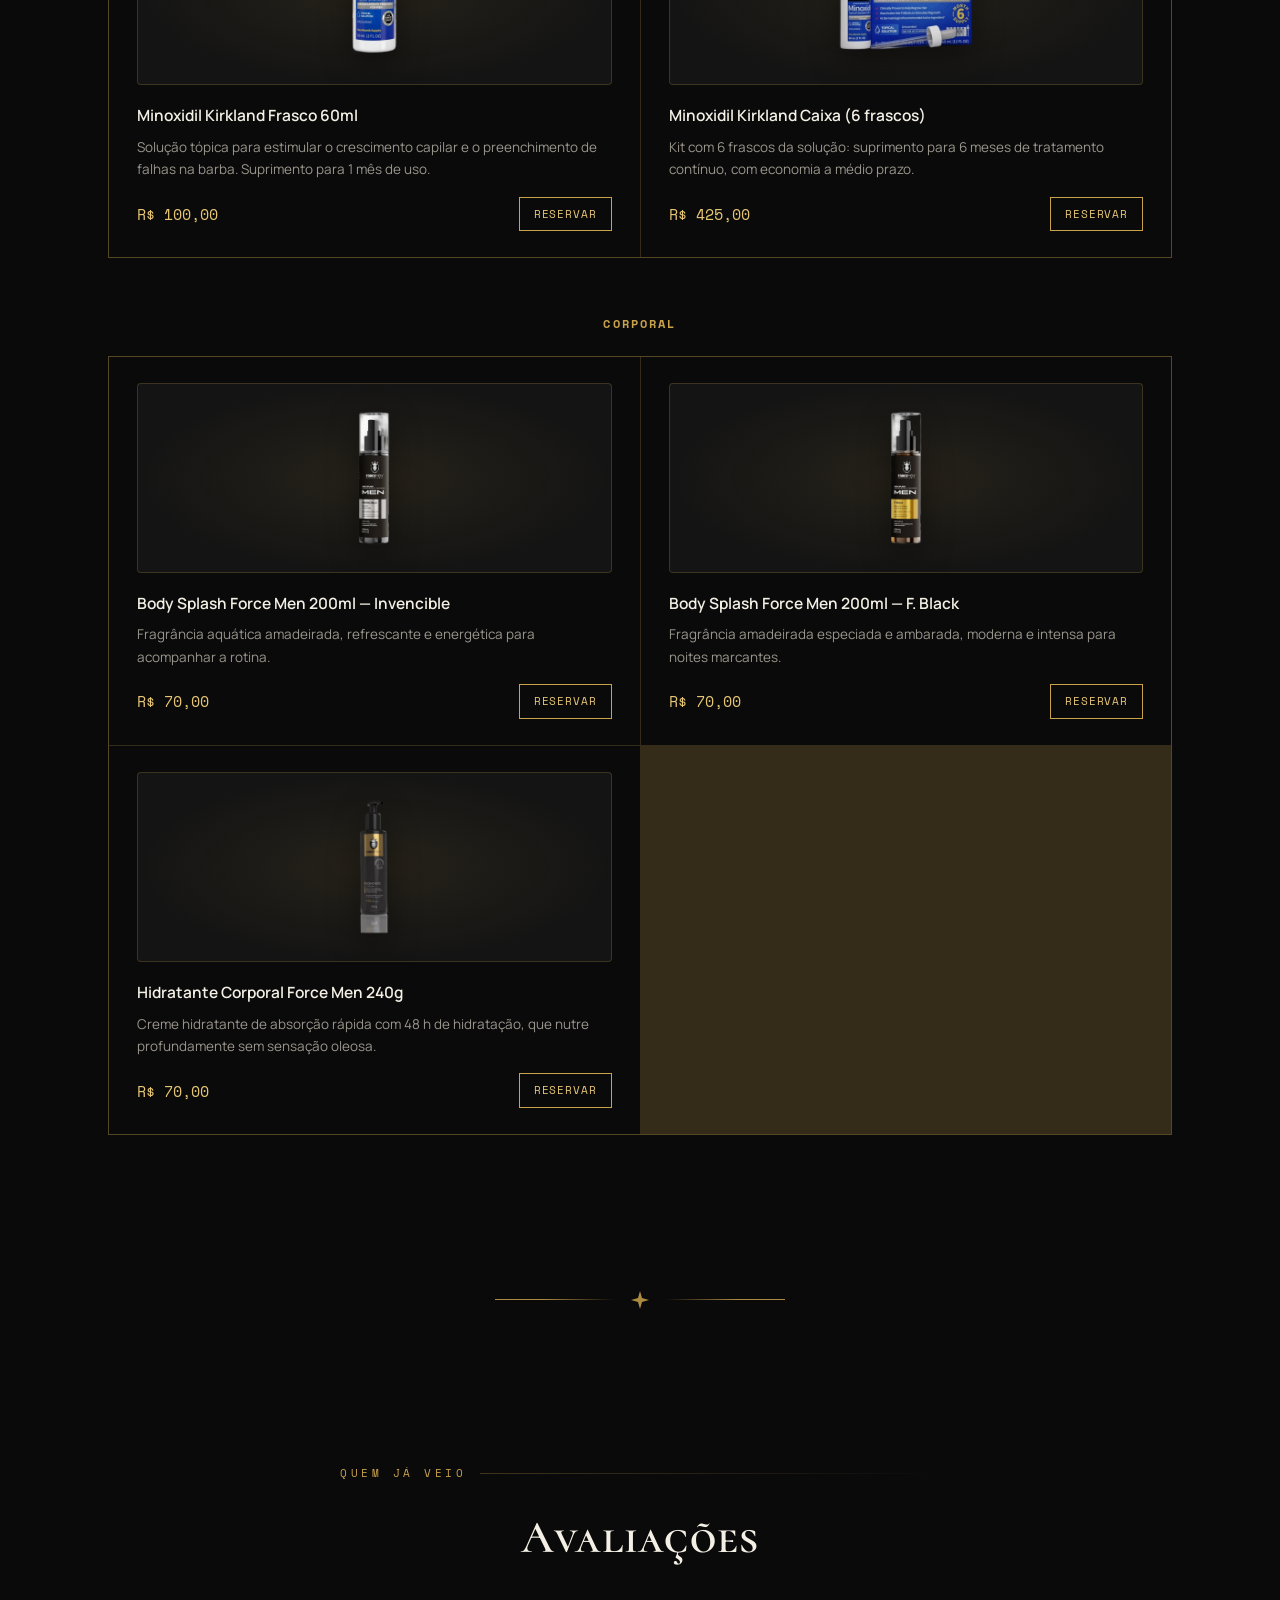
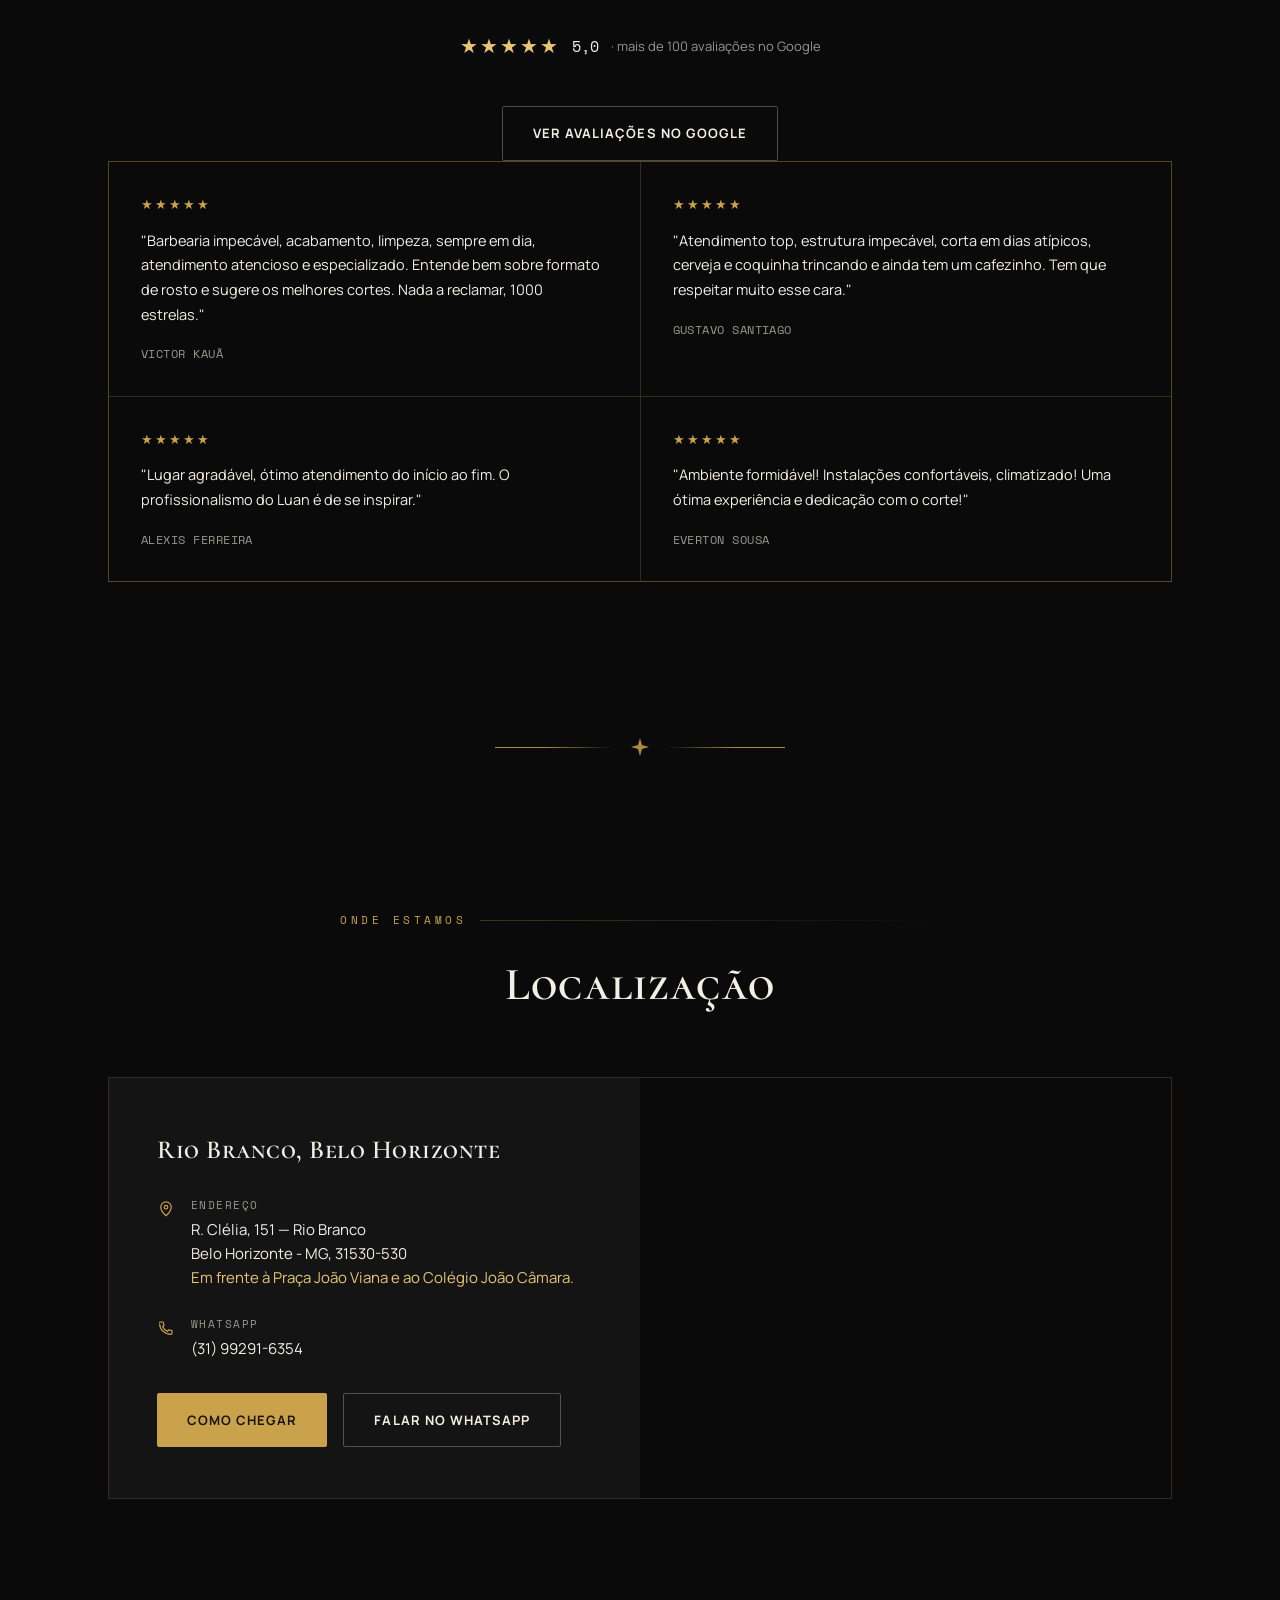
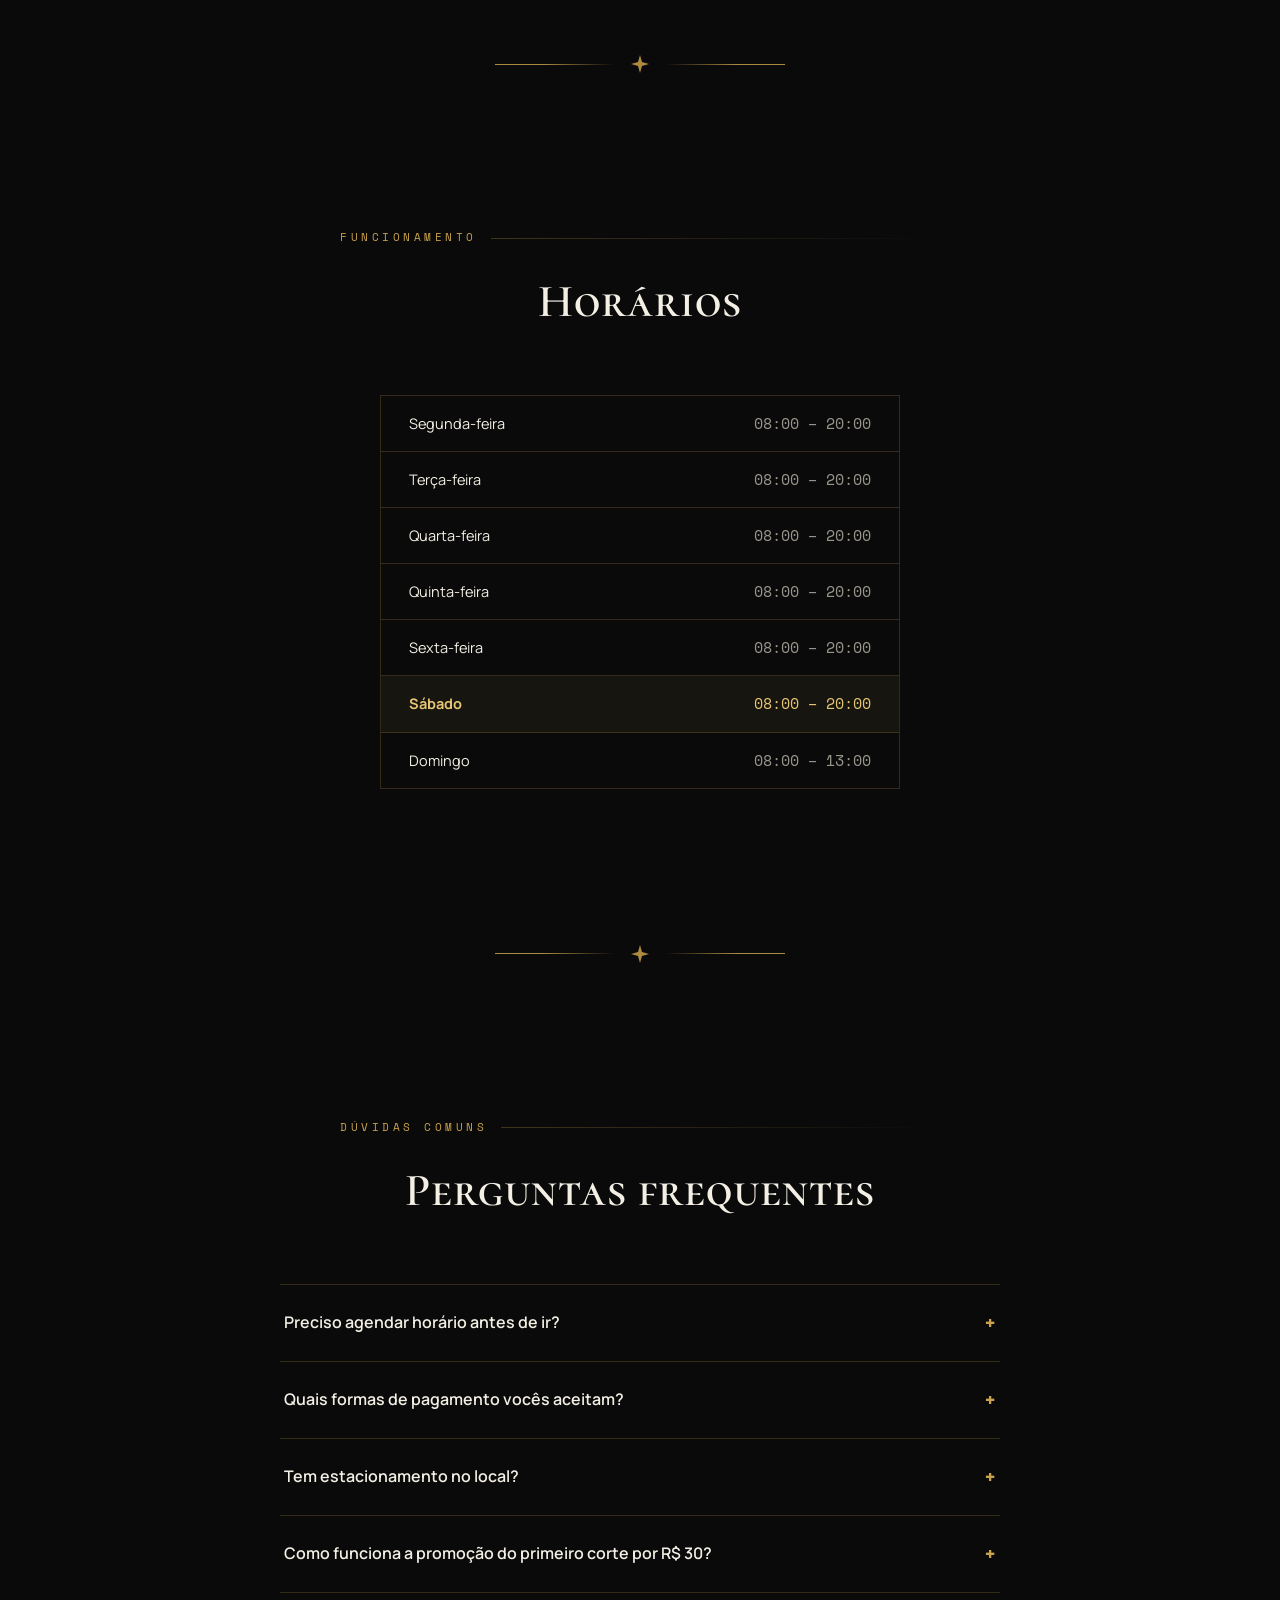
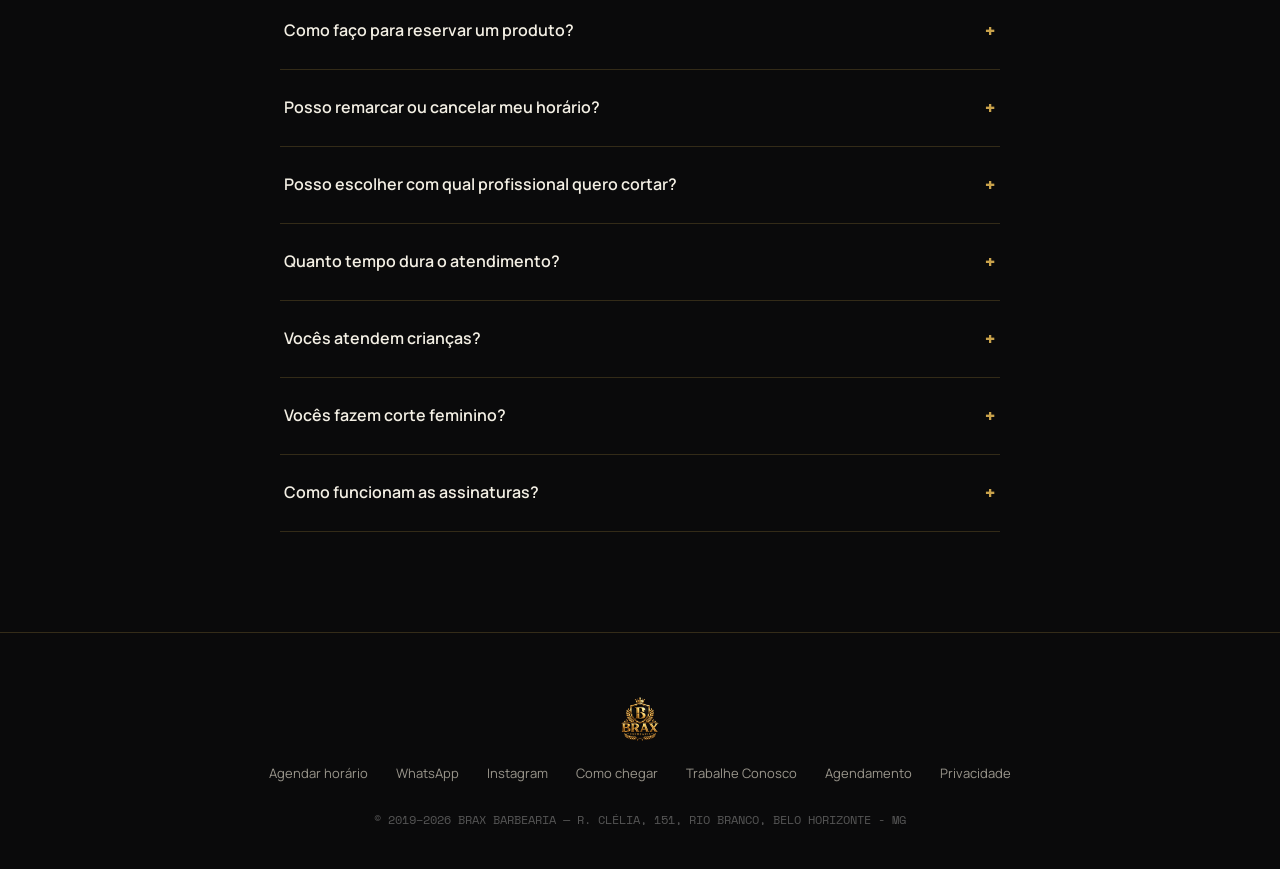
==== commit aebc63cc: "Galeria com 4 fotos novas (sai 2 fracas) e 'mais de 100 avaliações no Google' Co-Authored-By: Claude" ====
--- a/Site Brax/index.html
+++ b/Site Brax/index.html
@@ -502,12 +502,14 @@
         <p>Um pouco do ambiente e dos cortes que saem daqui.</p>
       </div>
       <div class="gallery-grid reveal">
-        <div class="gallery-item tall"><img src="assets/gallery-1.jpg" alt="Corte finalizado na Brax Barbearia" loading="lazy"></div>
-        <div class="gallery-item"><img src="assets/gallery-2.jpg" alt="Ambiente da Brax Barbearia" loading="lazy"></div>
-        <div class="gallery-item"><img src="assets/gallery-3.jpg" alt="Corte na Brax Barbearia" loading="lazy"></div>
-        <div class="gallery-item tall"><img src="assets/gallery-4.jpg" alt="Cadeiras da Brax Barbearia" loading="lazy"></div>
-        <div class="gallery-item"><img src="assets/gallery-5.jpg" alt="Detalhe do corte na Brax Barbearia" loading="lazy"></div>
-        <div class="gallery-item"><img src="assets/gallery-6.jpg" alt="Ambiente Brax Barbearia" loading="lazy"></div>
+        <div class="gallery-item tall"><img src="assets/gallery-7.jpg" alt="Corte com degradê e topete na Brax Barbearia" loading="lazy"></div>
+        <div class="gallery-item"><img src="assets/gallery-6.jpg" alt="Degradê alto com acabamento na Brax Barbearia" loading="lazy"></div>
+        <div class="gallery-item tall"><img src="assets/gallery-8.jpg" alt="Barba alinhada com toalha quente na Brax Barbearia" loading="lazy"></div>
+        <div class="gallery-item"><img src="assets/gallery-5.jpg" alt="Cabelo cacheado com risco na Brax Barbearia" loading="lazy"></div>
+        <div class="gallery-item tall"><img src="assets/gallery-9.jpg" alt="Cacheado com nuca desenhada na Brax Barbearia" loading="lazy"></div>
+        <div class="gallery-item tall"><img src="assets/gallery-10.jpg" alt="Corte com degradê e nuca em V na Brax Barbearia" loading="lazy"></div>
+        <div class="gallery-item"><img src="assets/gallery-4.jpg" alt="Cacheado com degradê e risco na Brax Barbearia" loading="lazy" style="object-position:50% 40%"></div>
+        <div class="gallery-item"><img src="assets/gallery-1.jpg" alt="Corte com desenho na lateral na Brax Barbearia" loading="lazy" style="object-position:50% 50%"></div>
       </div>
     </div>
   </section>
@@ -680,7 +682,7 @@
       <div class="rating-summary reveal">
         <span class="stars">★★★★★</span>
         <span class="score">5,0</span>
-        <span class="count">· 99 avaliações no Google</span>
+        <span class="count">· mais de 100 avaliações no Google</span>
       </div>
 
       <div class="reveal" style="text-align:center; margin-top:18px;">
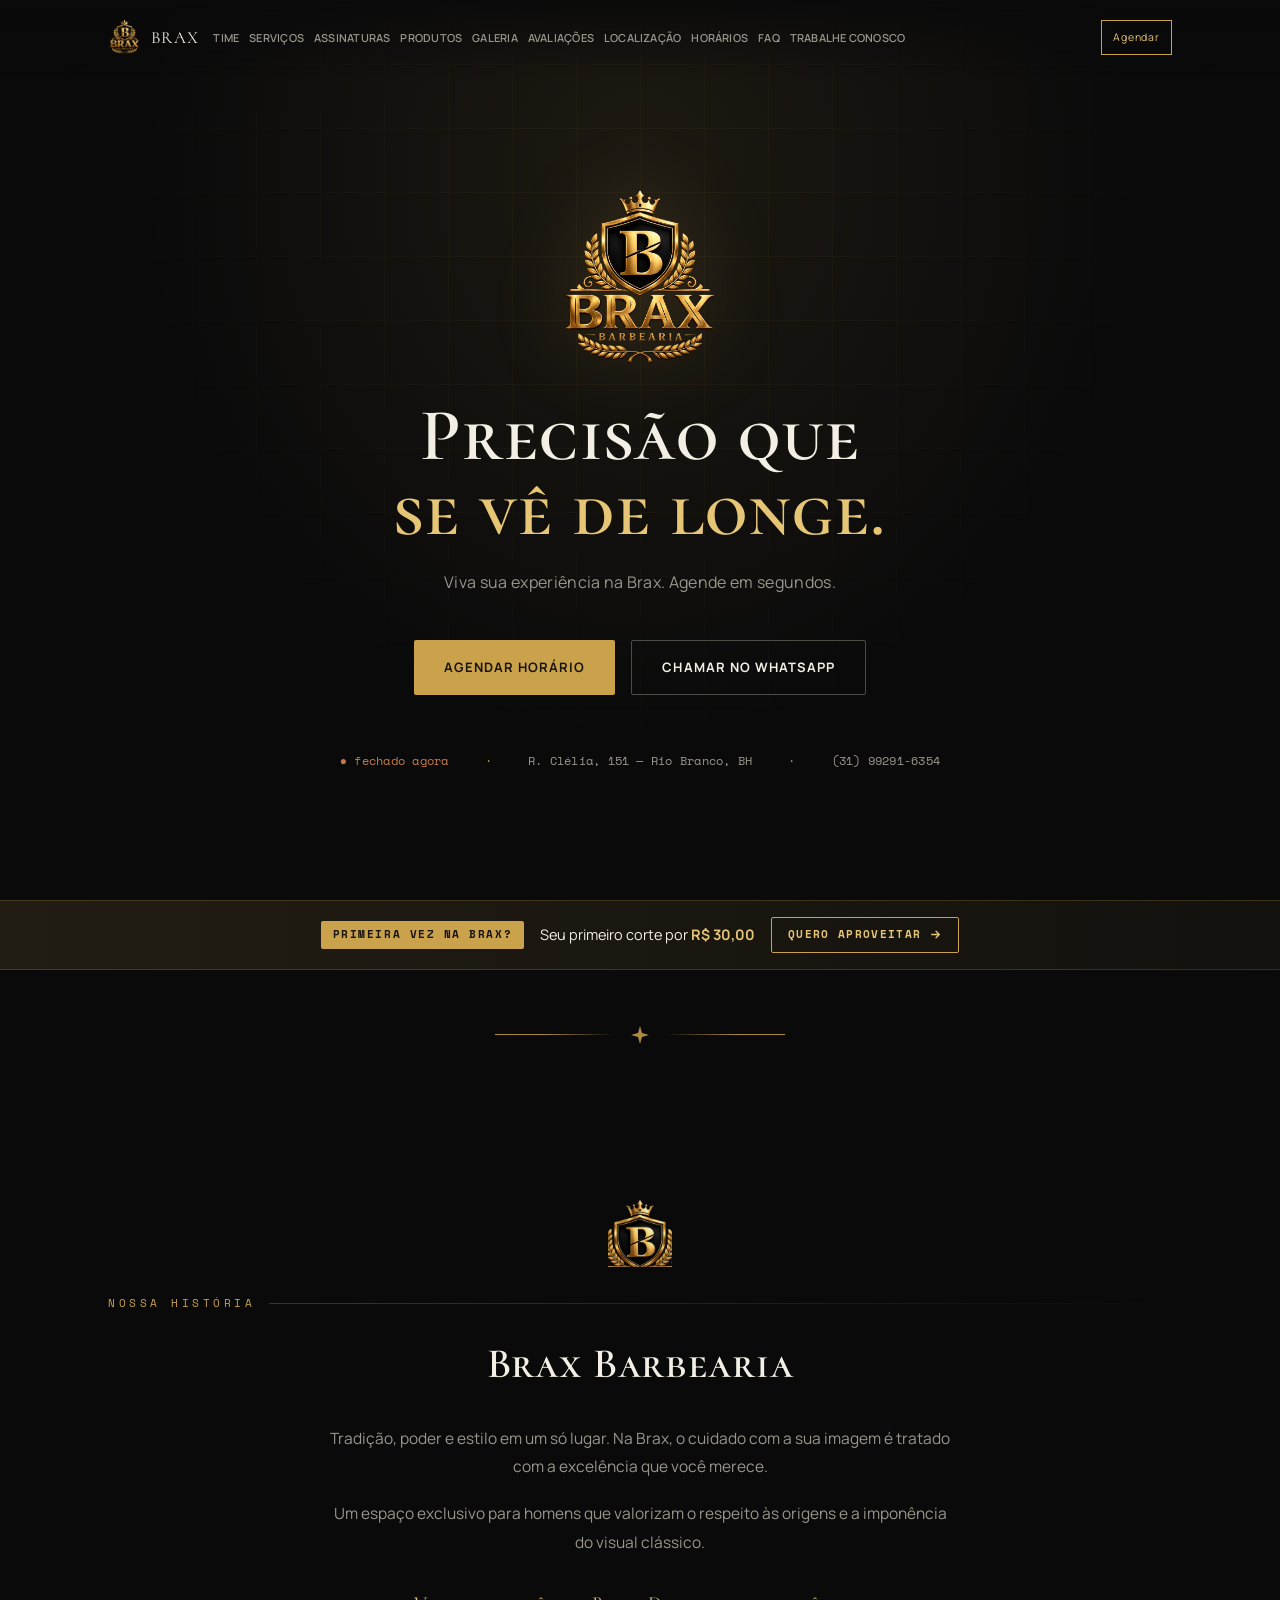
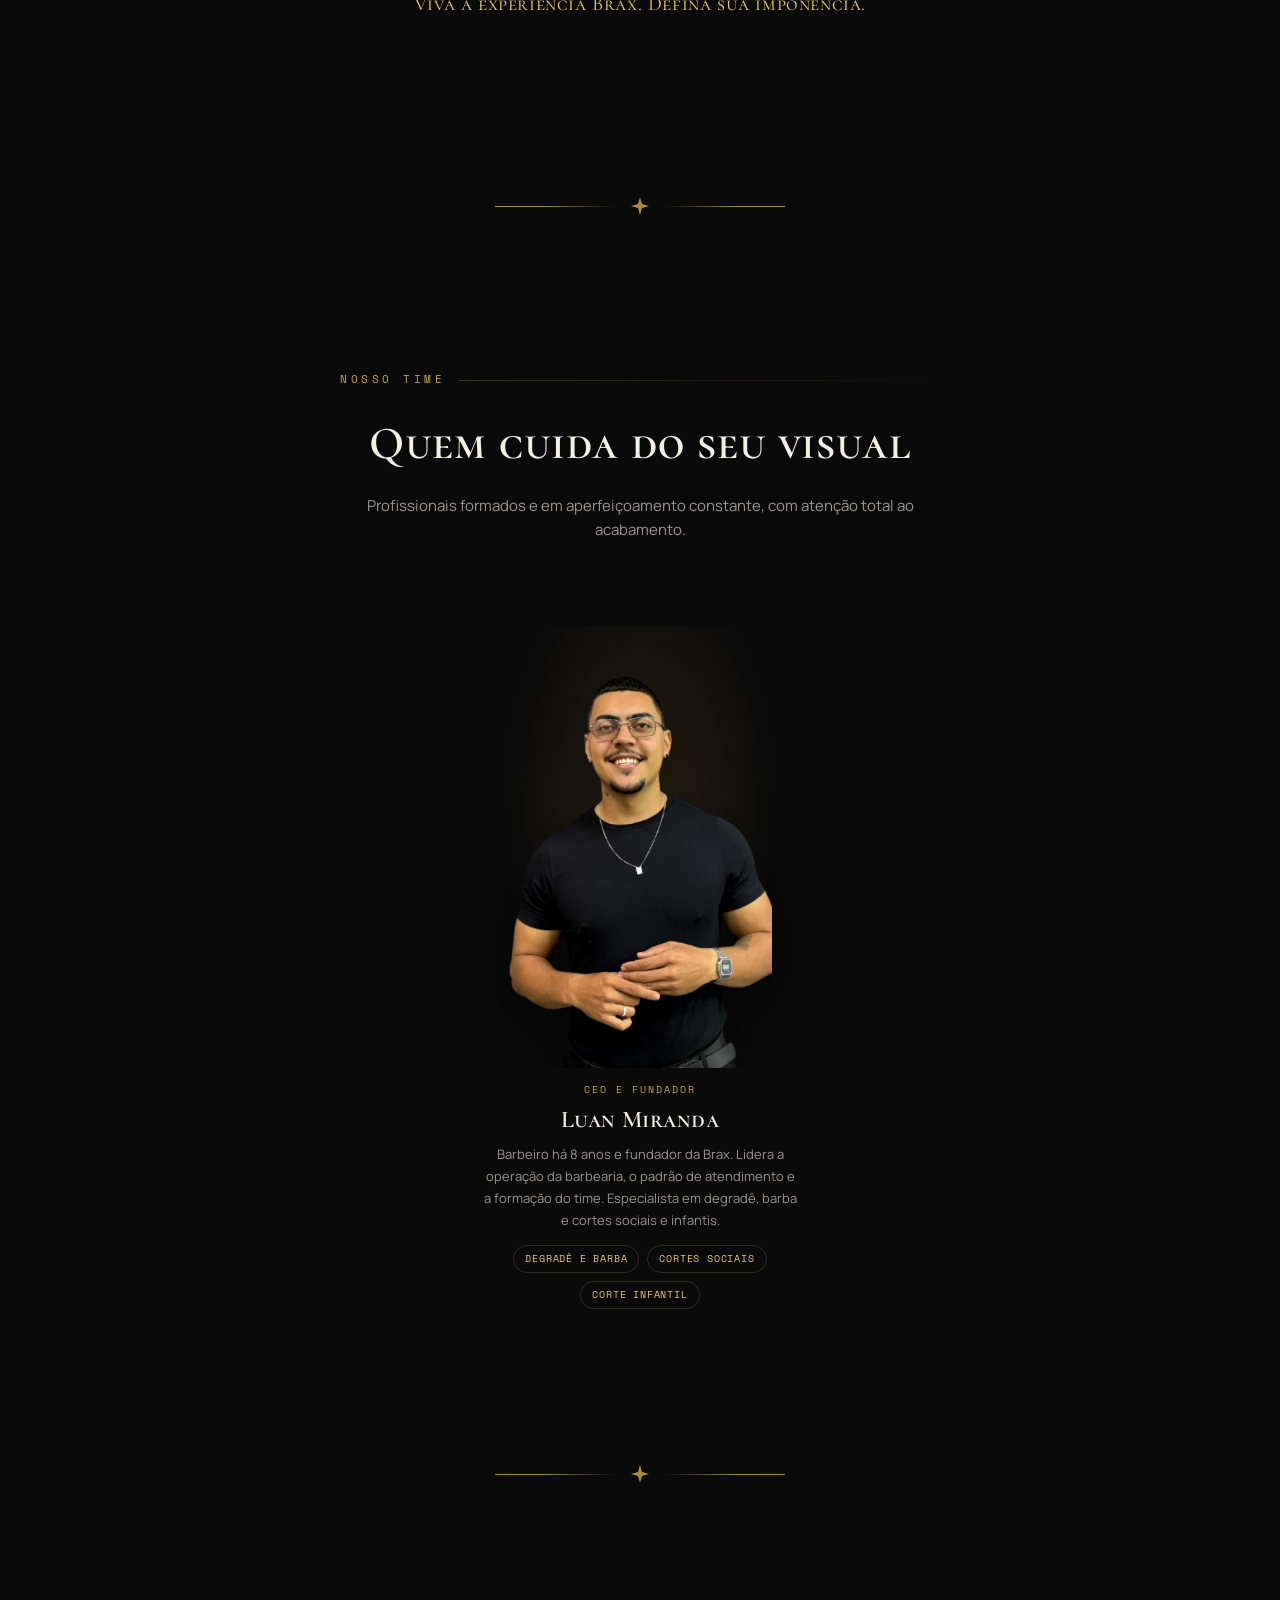
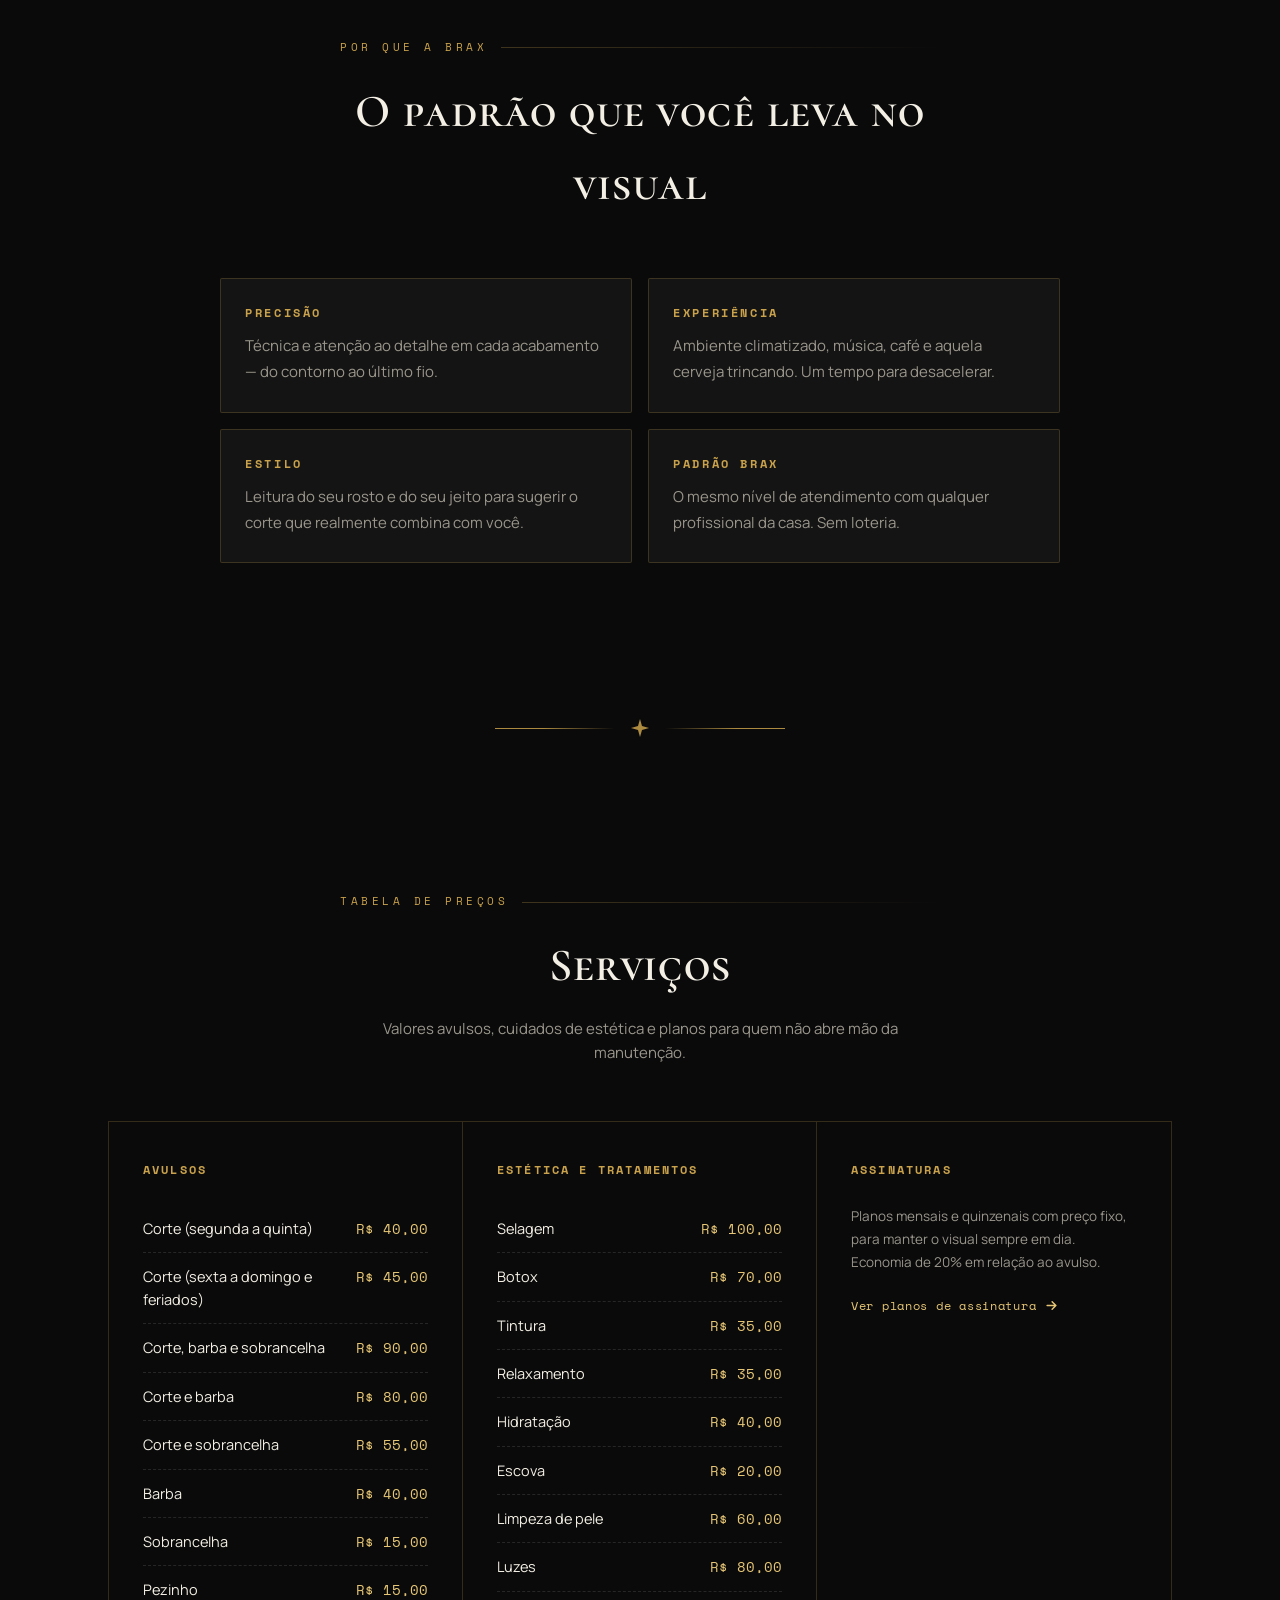
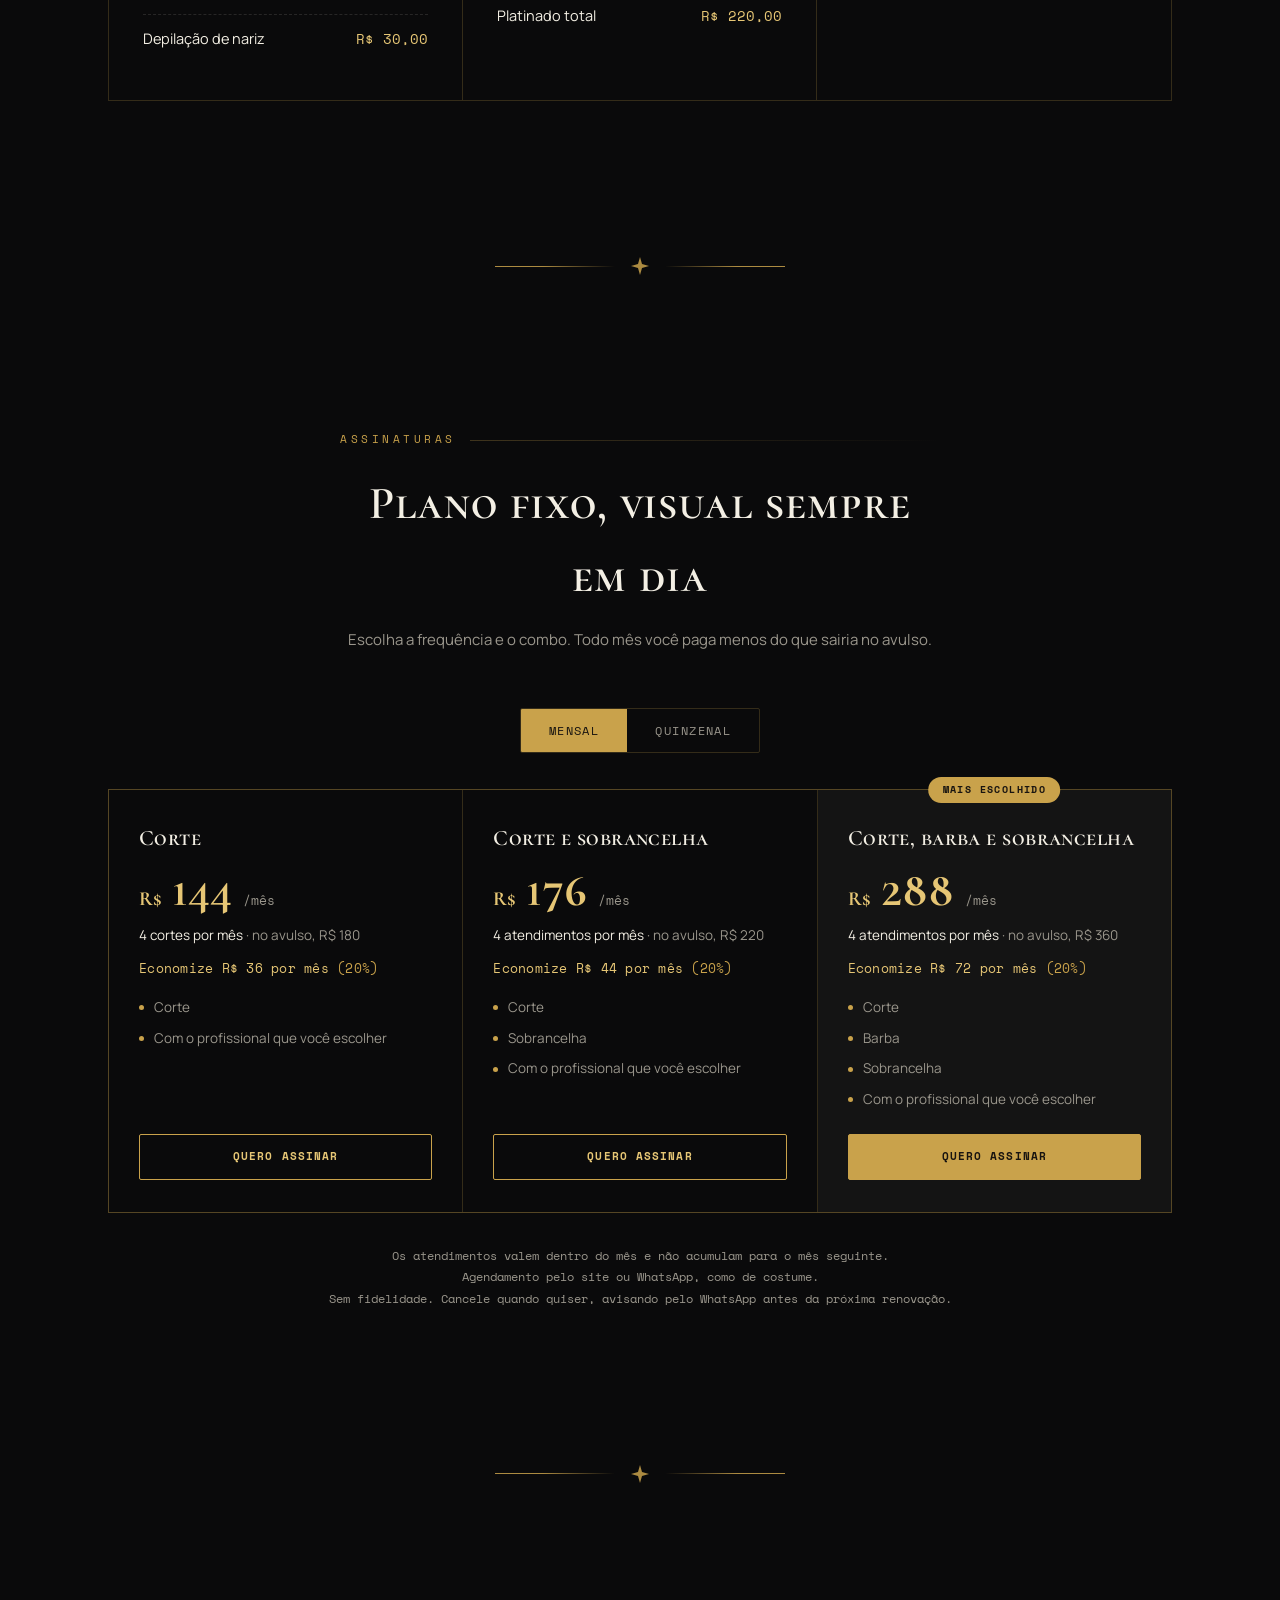
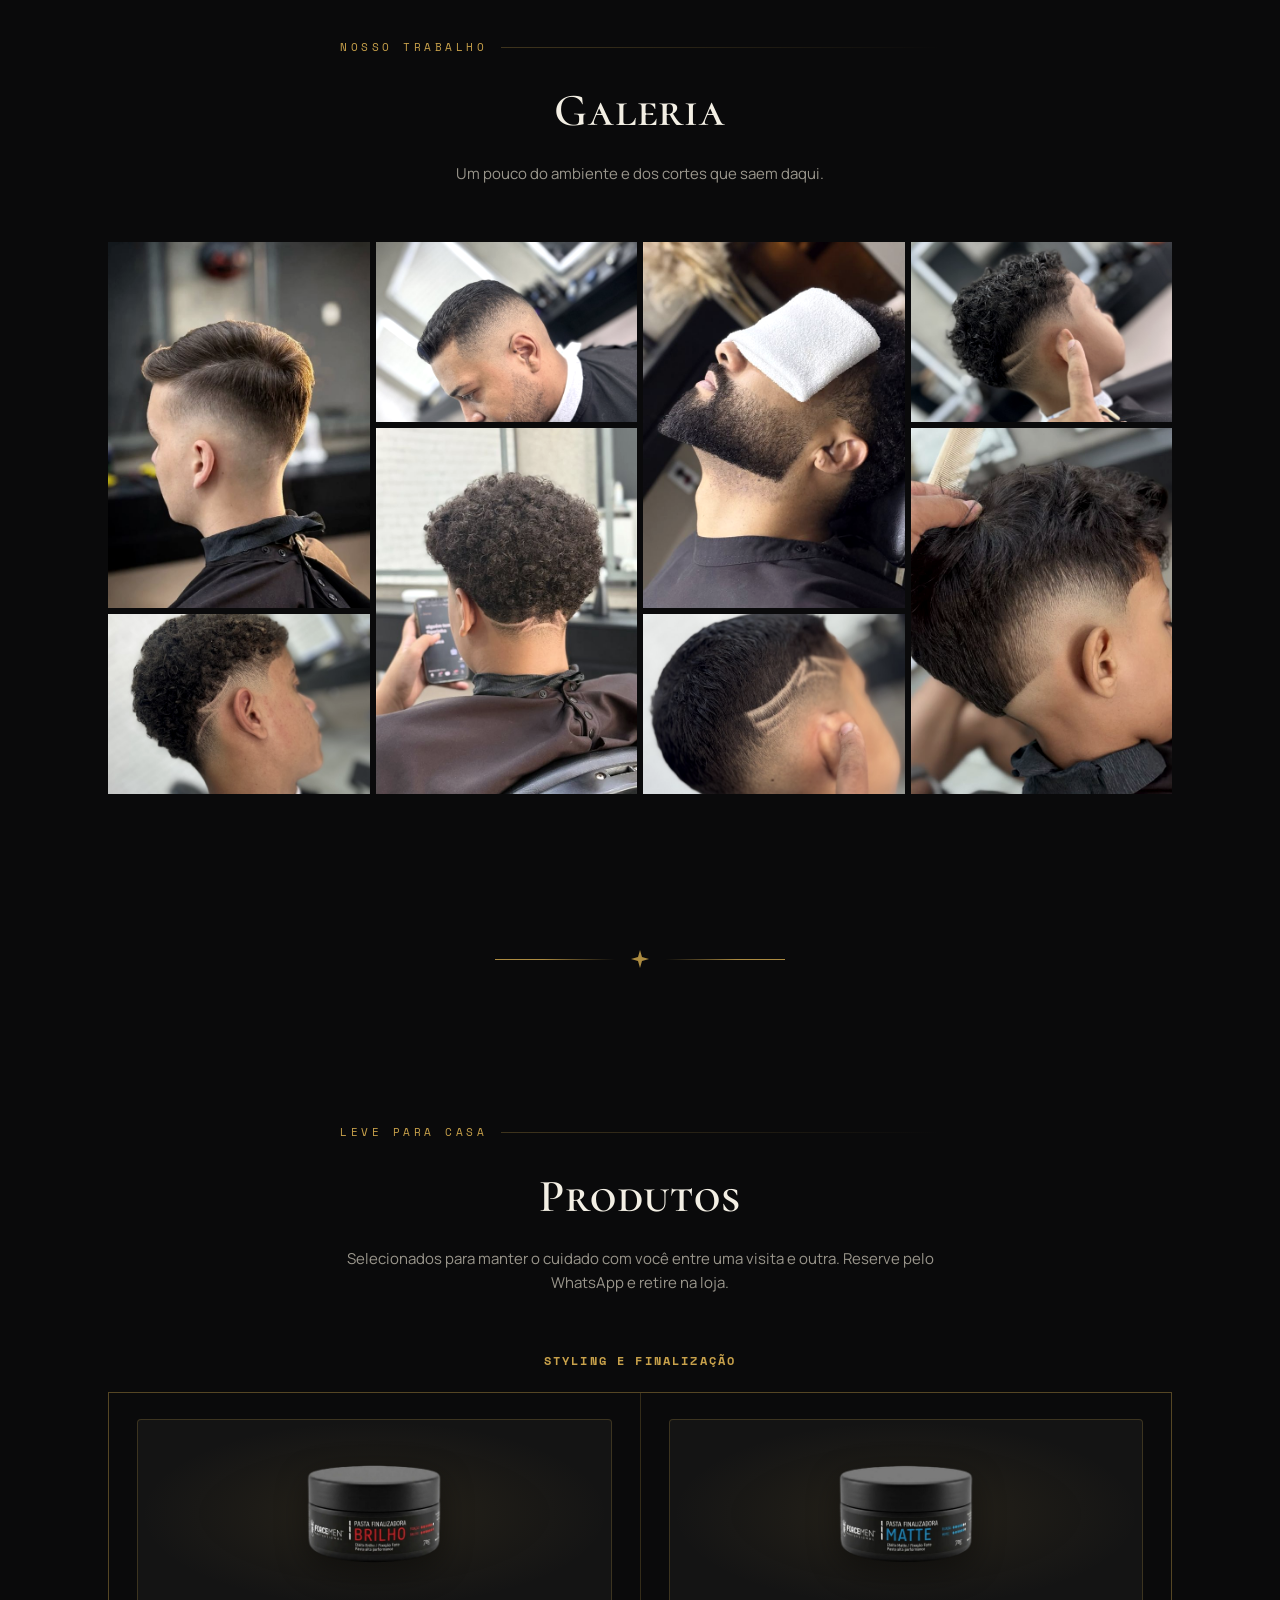
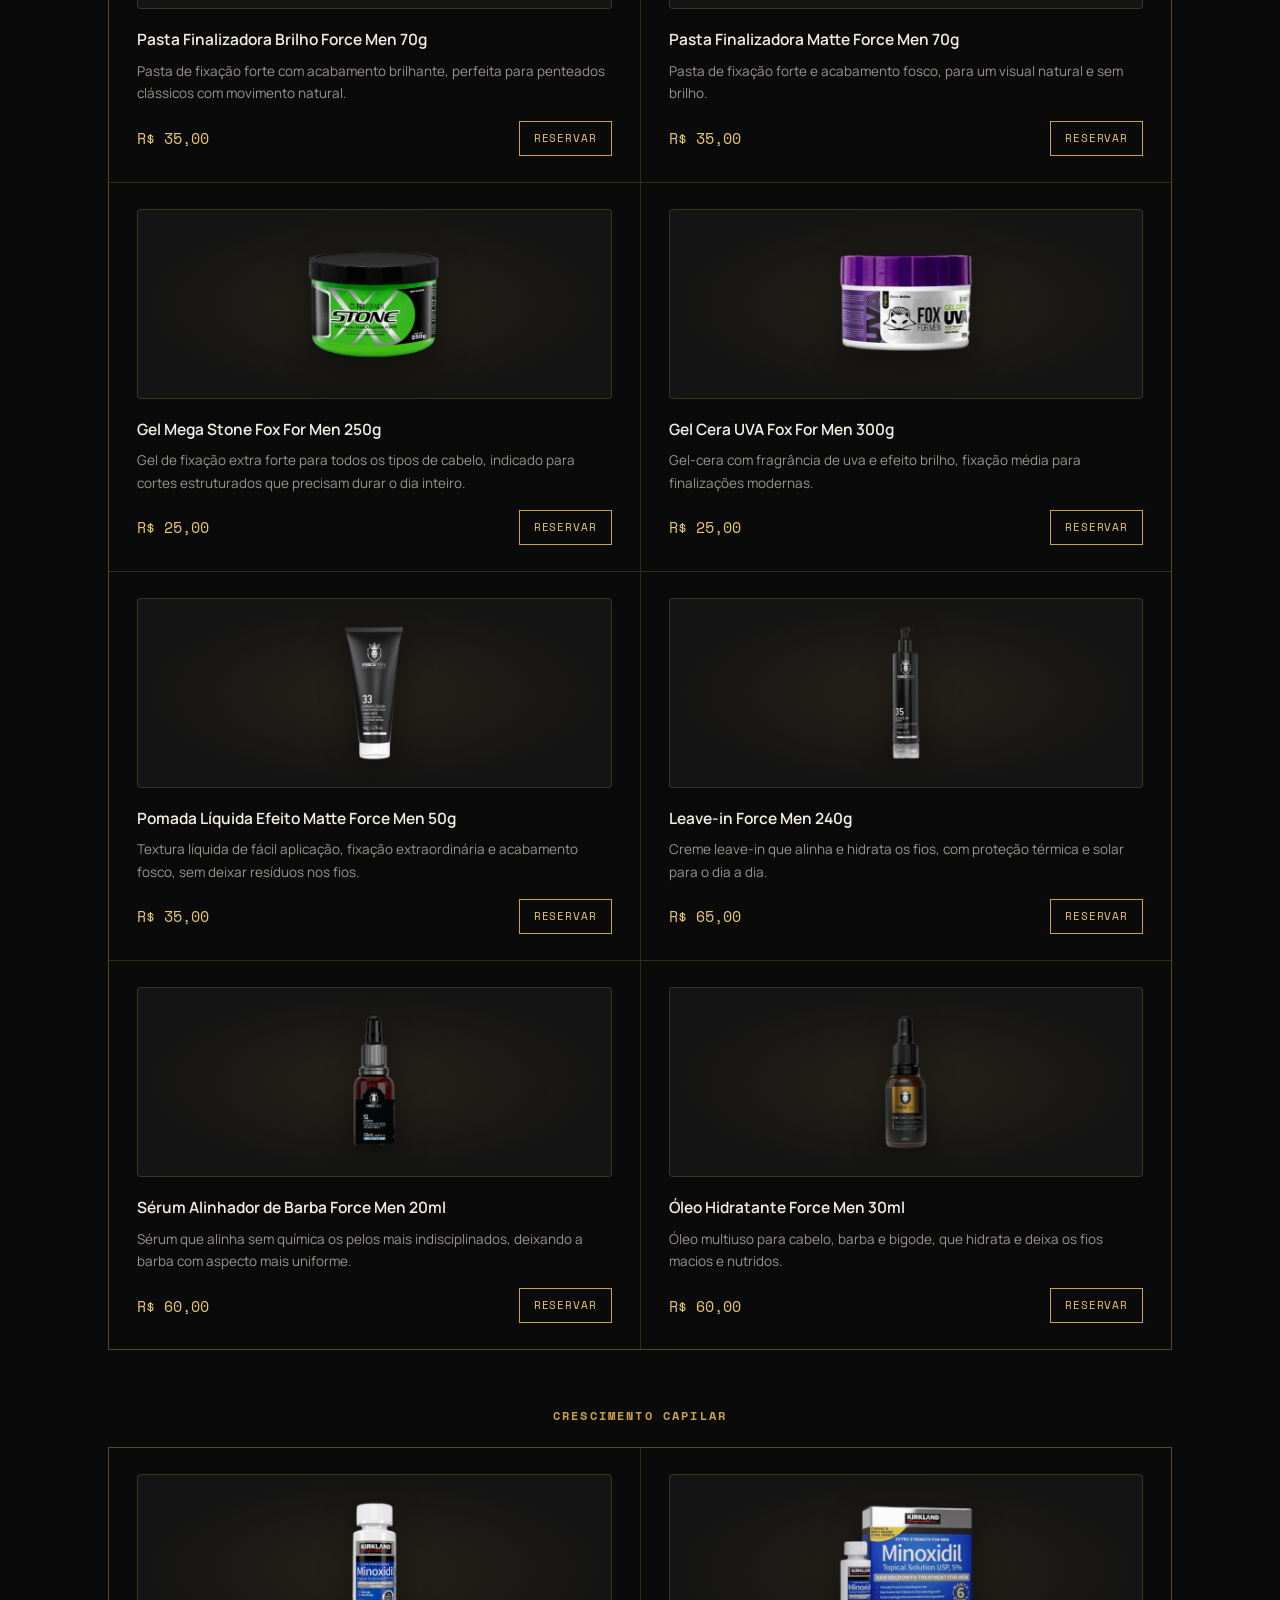
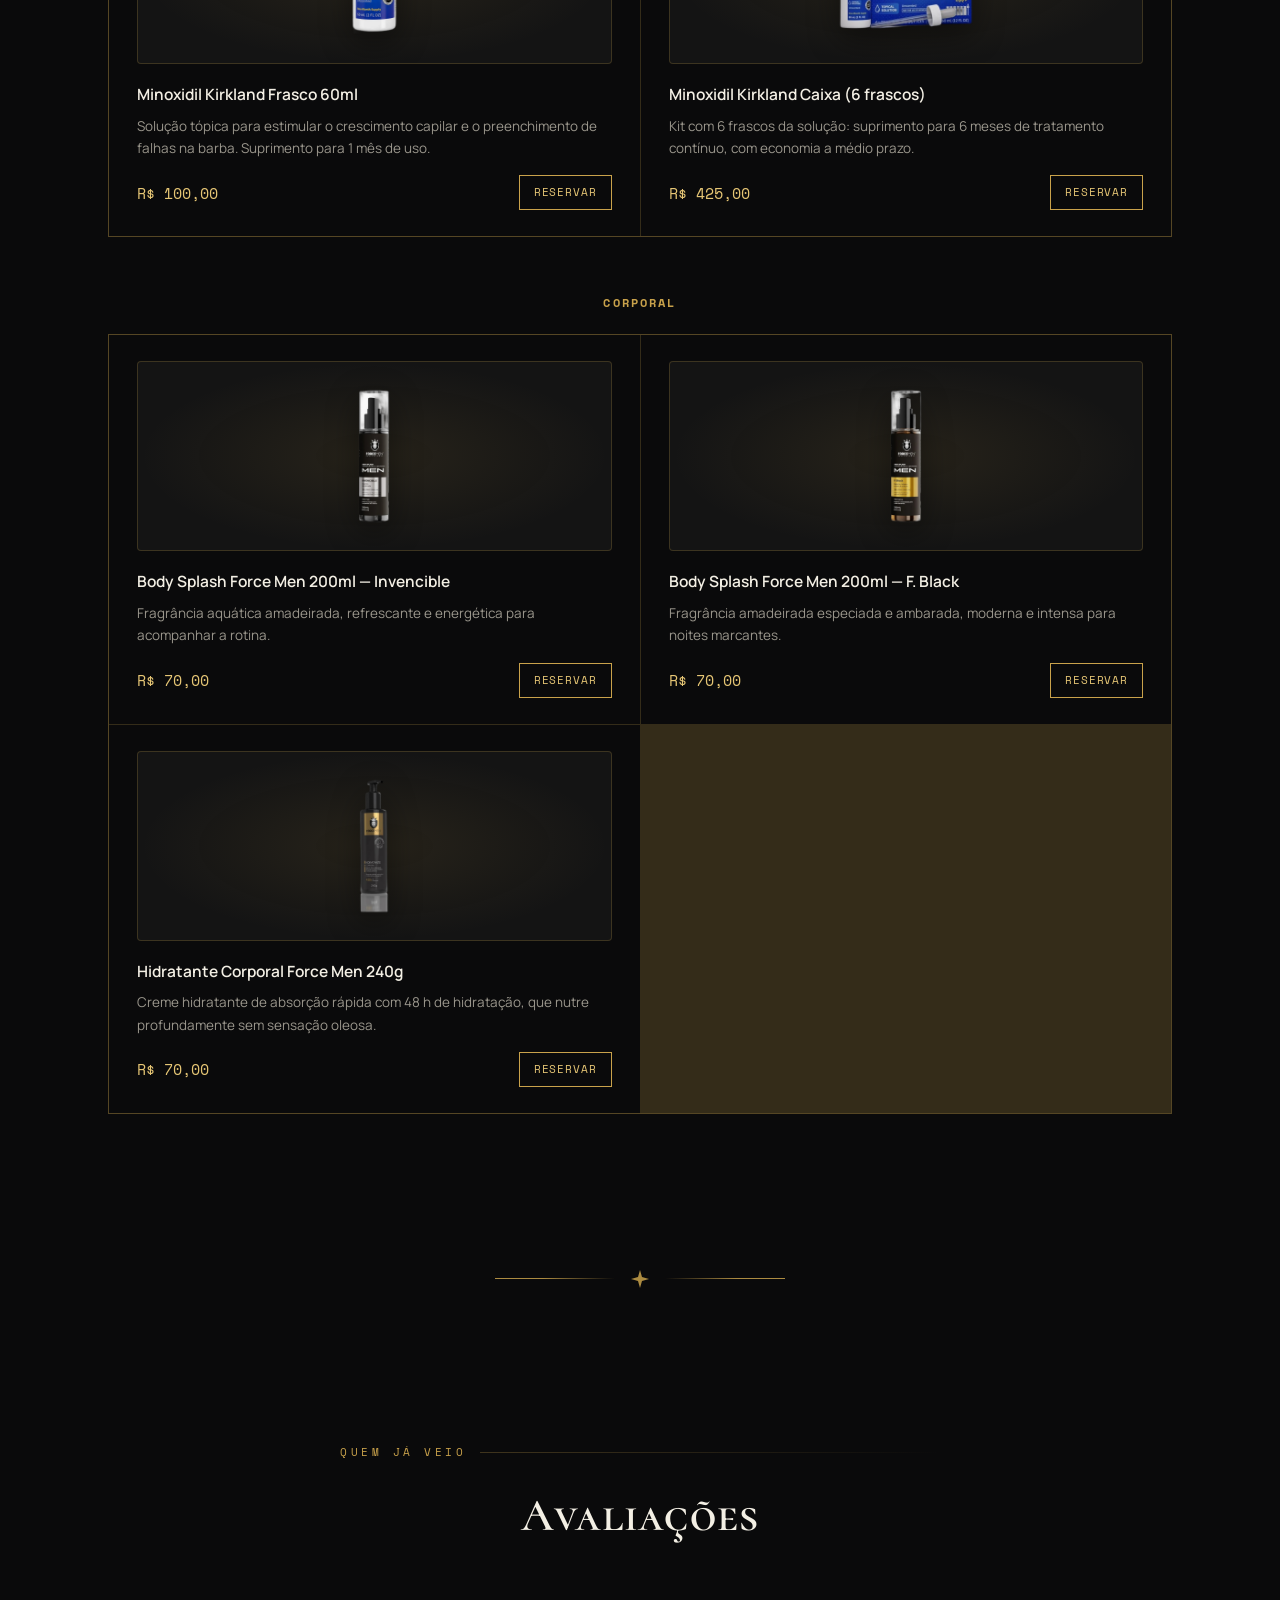
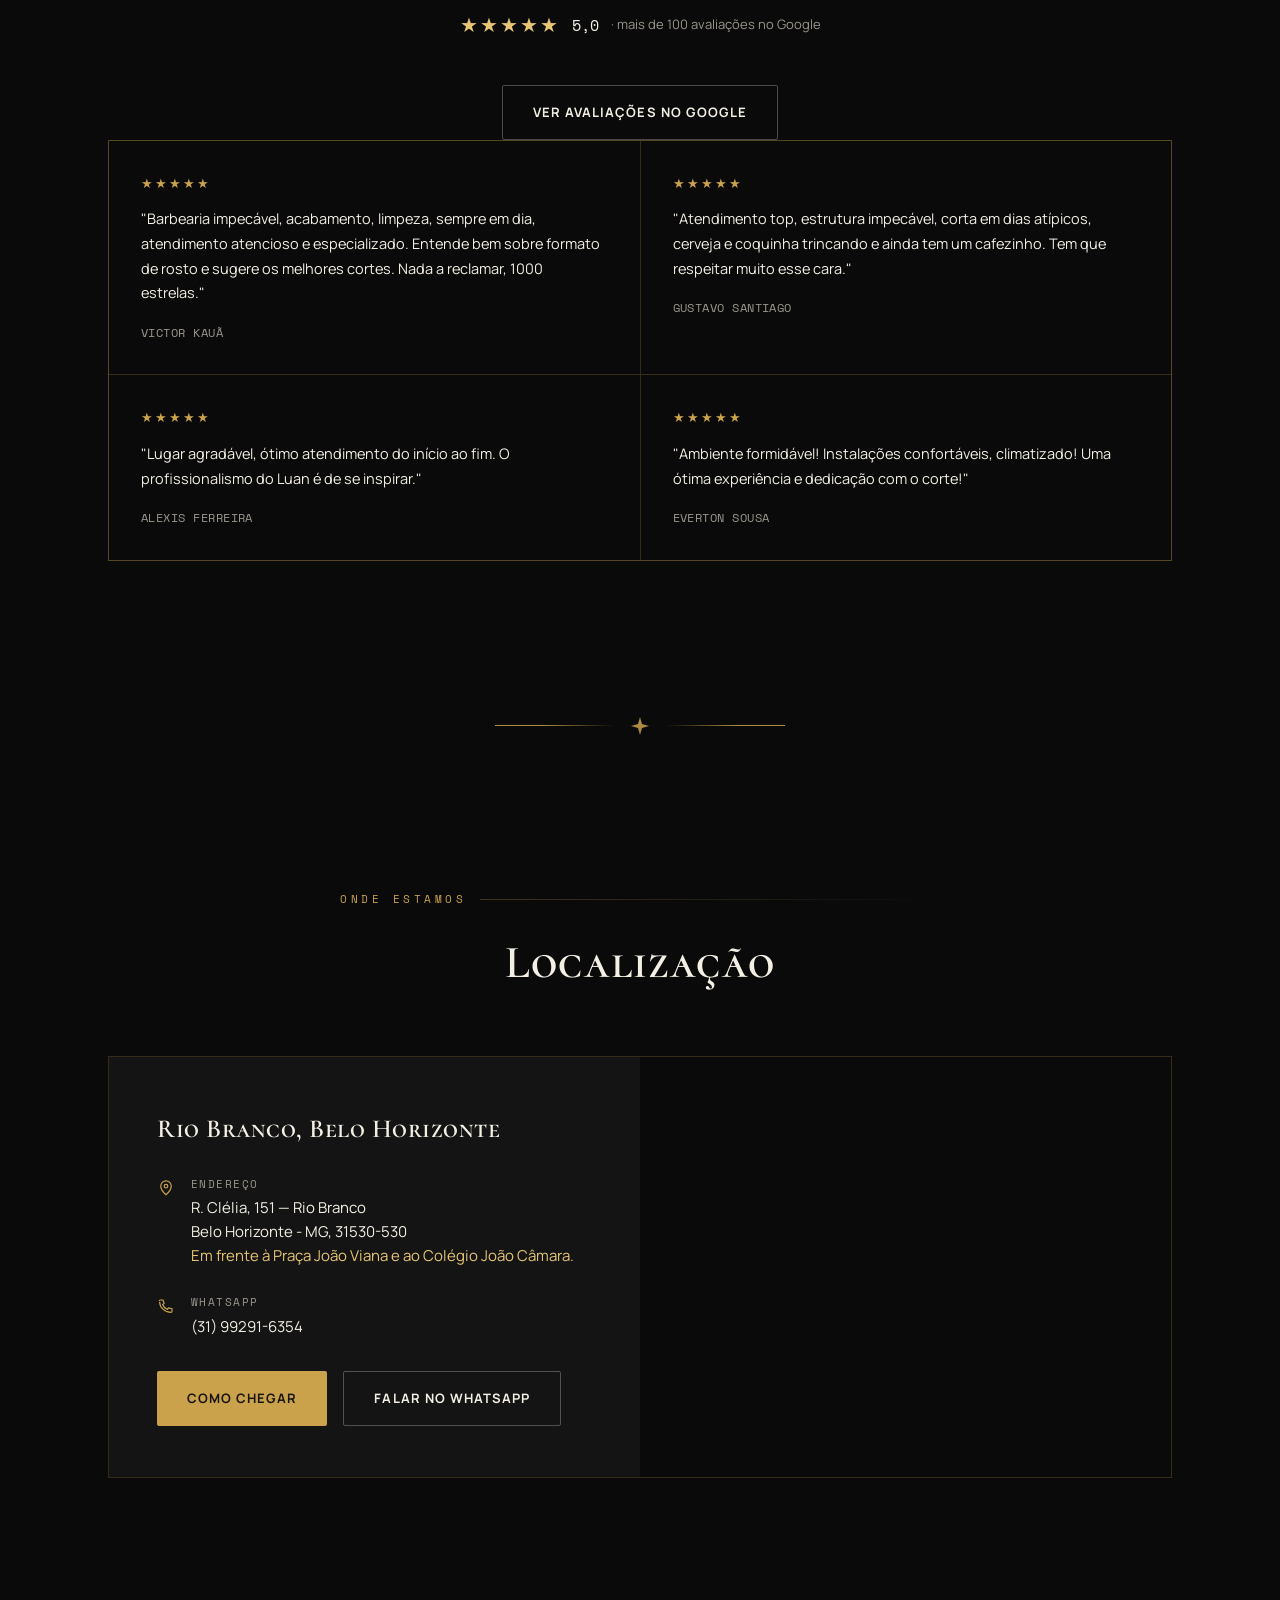
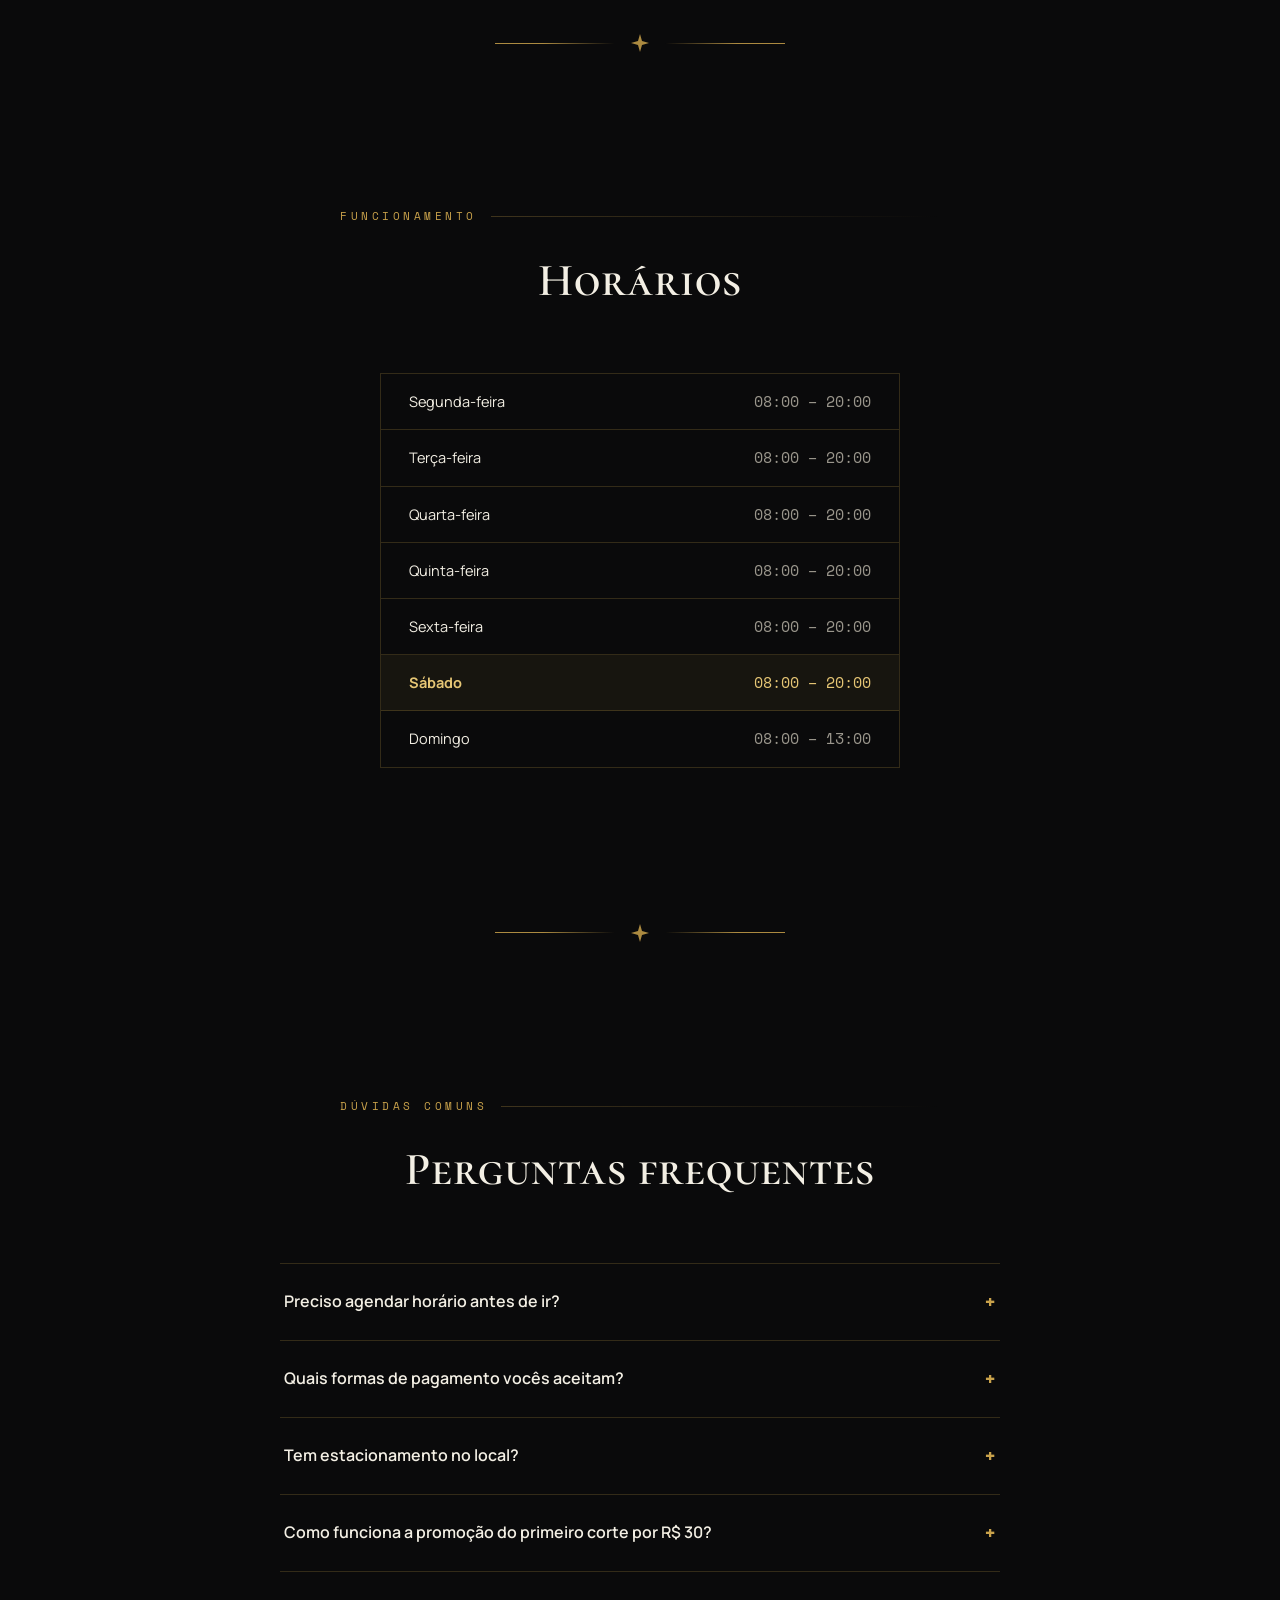
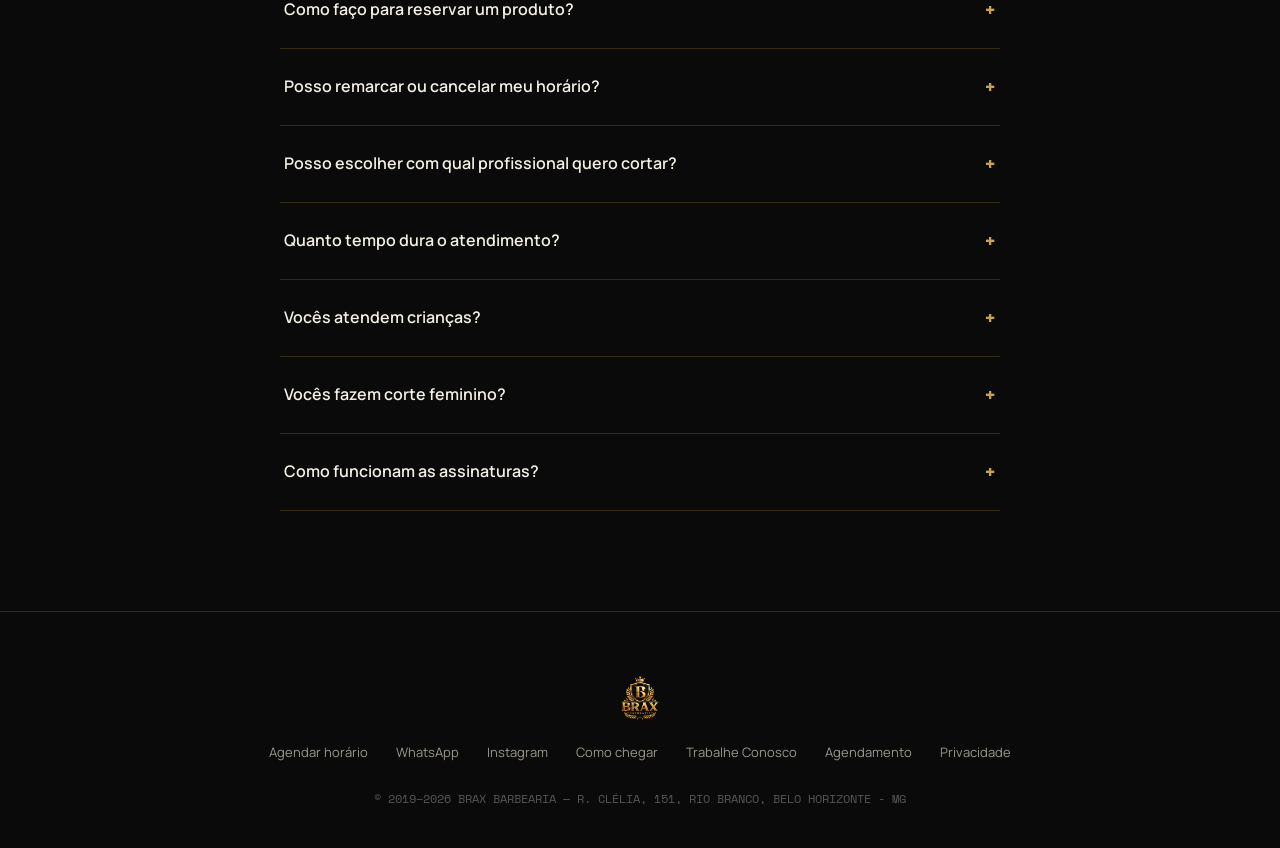
==== commit 1a2ab888: "Remove Alexandre do site (time, regras das assinaturas, FAQ) e a foto dele Co-Authored-By: Claude Op" ====
--- a/Site Brax/index.html
+++ b/Site Brax/index.html
@@ -242,7 +242,7 @@
       <div class="section-head reveal">
         <div class="eyebrow" style="justify-content:center;"><span>Nosso time</span></div>
         <h2>Quem cuida do seu visual</h2>
-        <p>Profissionais formados e em aperfeiçoamento constante. No agendamento, você escolhe com quem quer cortar.</p>
+        <p>Profissionais formados e em aperfeiçoamento constante, com atenção total ao acabamento.</p>
       </div>
 
       <div class="team-grid reveal">
@@ -257,23 +257,6 @@
             <div class="team-tags">
               <span>Degradê e barba</span>
               <span>Cortes sociais</span>
-              <span>Corte infantil</span>
-            </div>
-          </div>
-        </article>
-
-        <article class="team-card sz-boost">
-          <div class="team-photo">
-            <img src="assets/time-alexandre.png" alt="Alexandre Souza, barbeiro da Brax Barbearia" loading="lazy">
-          </div>
-          <div class="team-info">
-            <span class="team-role mono">Barbeiro</span>
-            <h3>Alexandre Souza</h3>
-            <p>Formado pelo ITC — Instituto Técnico do Cabeleireiro, com aperfeiçoamento na Branca de Neve. Quase dois anos dedicados à profissão, com atenção total ao acabamento.</p>
-            <div class="team-tags">
-              <span>Degradê</span>
-              <span>Tesoura</span>
-              <span>Barboterapia</span>
               <span>Corte infantil</span>
             </div>
           </div>
@@ -480,7 +463,6 @@
       <div class="sub-rules reveal">
         <p>Os atendimentos valem dentro do mês e não acumulam para o mês seguinte.</p>
         <p>Agendamento pelo site ou WhatsApp, como de costume.</p>
-        <p>Escolha o profissional que preferir: Luan ou Alexandre.</p>
         <p>Sem fidelidade. Cancele quando quiser, avisando pelo WhatsApp antes da próxima renovação.</p>
       </div>
     </div>
@@ -835,7 +817,7 @@
         </details>
         <details class="faq-item">
           <summary>Posso escolher com qual profissional quero cortar?<span class="plus">+</span></summary>
-          <div class="faq-answer">Sim. No agendamento, você seleciona o profissional da sua preferência — Luan ou Alexandre.</div>
+          <div class="faq-answer">Sim. No agendamento, você seleciona o profissional da sua preferência.</div>
         </details>
         <details class="faq-item">
           <summary>Quanto tempo dura o atendimento?<span class="plus">+</span></summary>
--- a/Site Brax/assets/styles.css
+++ b/Site Brax/assets/styles.css
@@ -553,8 +553,6 @@
     filter:contrast(1.04) drop-shadow(0 18px 26px rgba(0,0,0,0.5));
     transition:transform .55s ease;
   }
-  /* o recorte do Alexandre está mais "longe" — aproxima pra igualar a escala do Luan */
-  .team-card.sz-boost .team-photo img{ --sz:1.14; }
   .team-card:hover .team-photo img{ transform:scale(calc(var(--sz) * 1.03)); }
   .team-info{ display:flex; flex-direction:column; align-items:center; gap:9px; padding:14px 6px 0; max-width:340px; }
   .team-role{ font-size:10px; letter-spacing:0.2em; text-transform:uppercase; color:var(--gold); }
